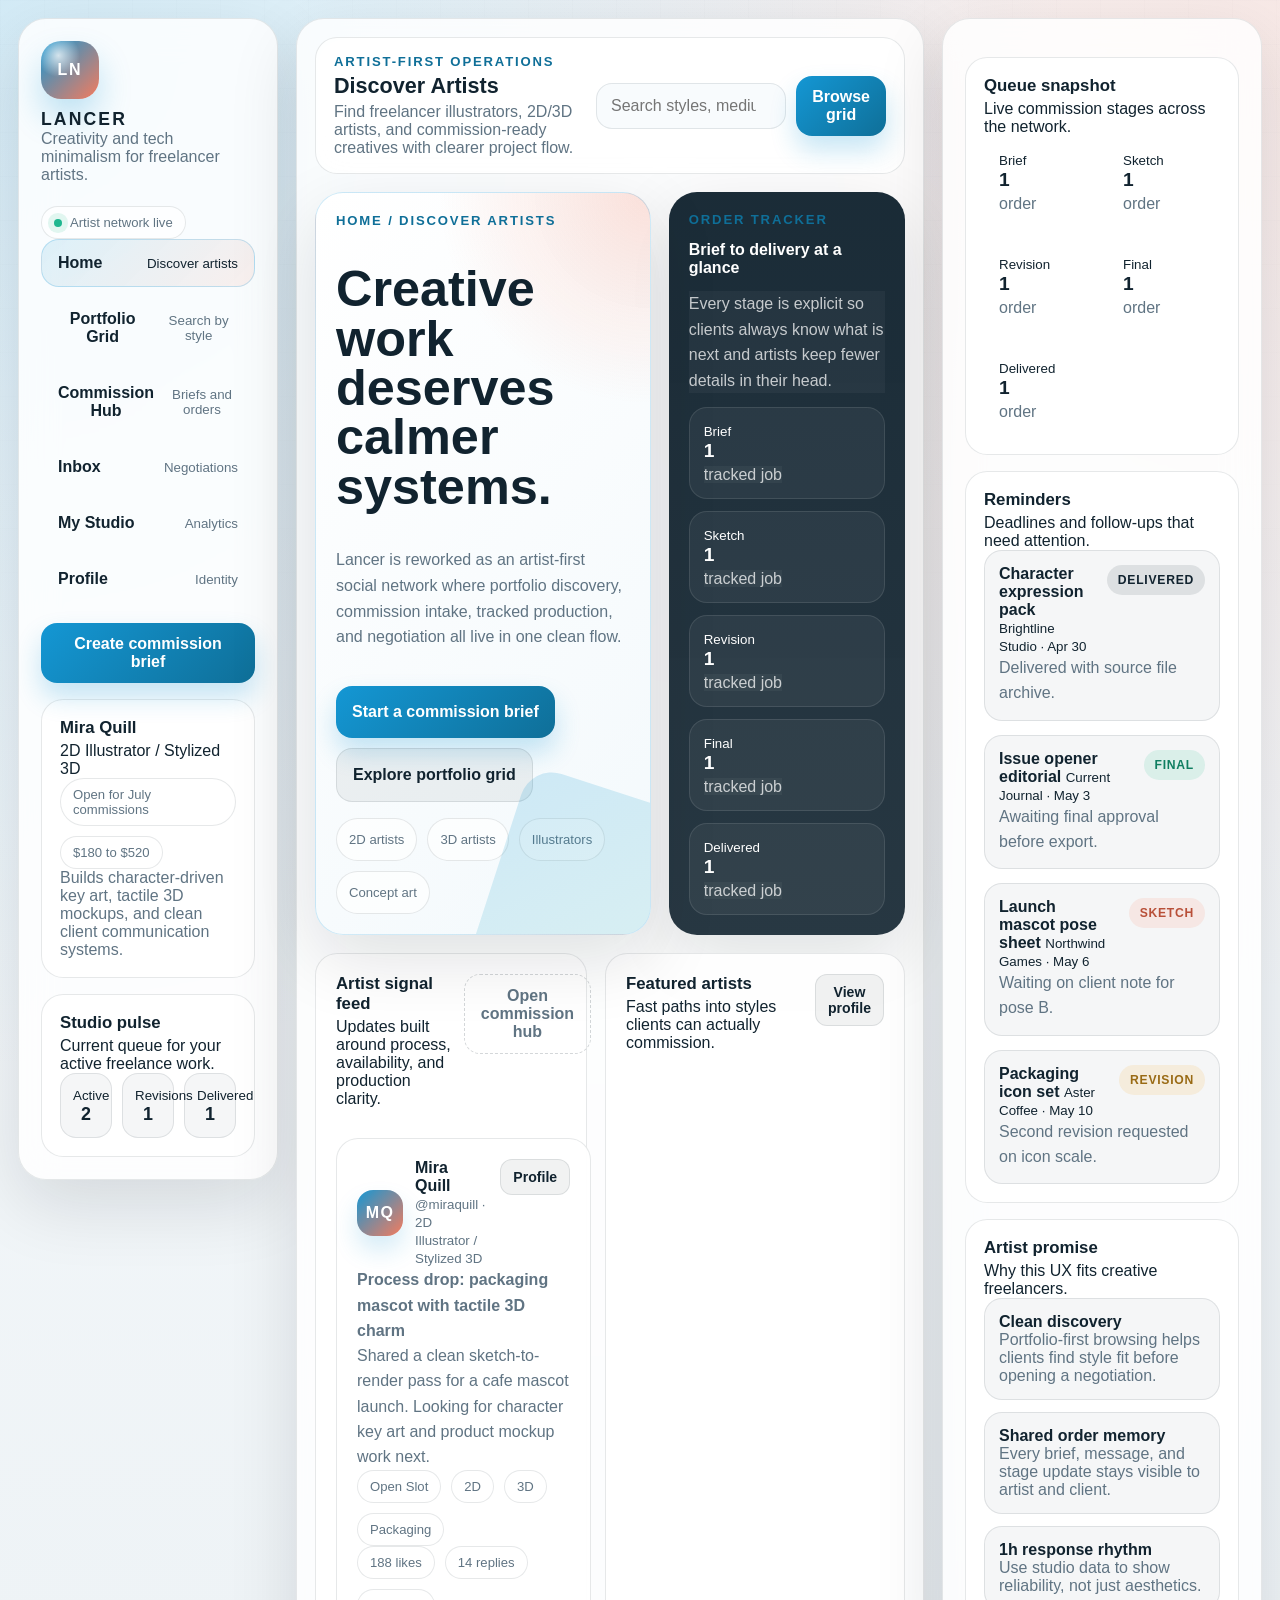
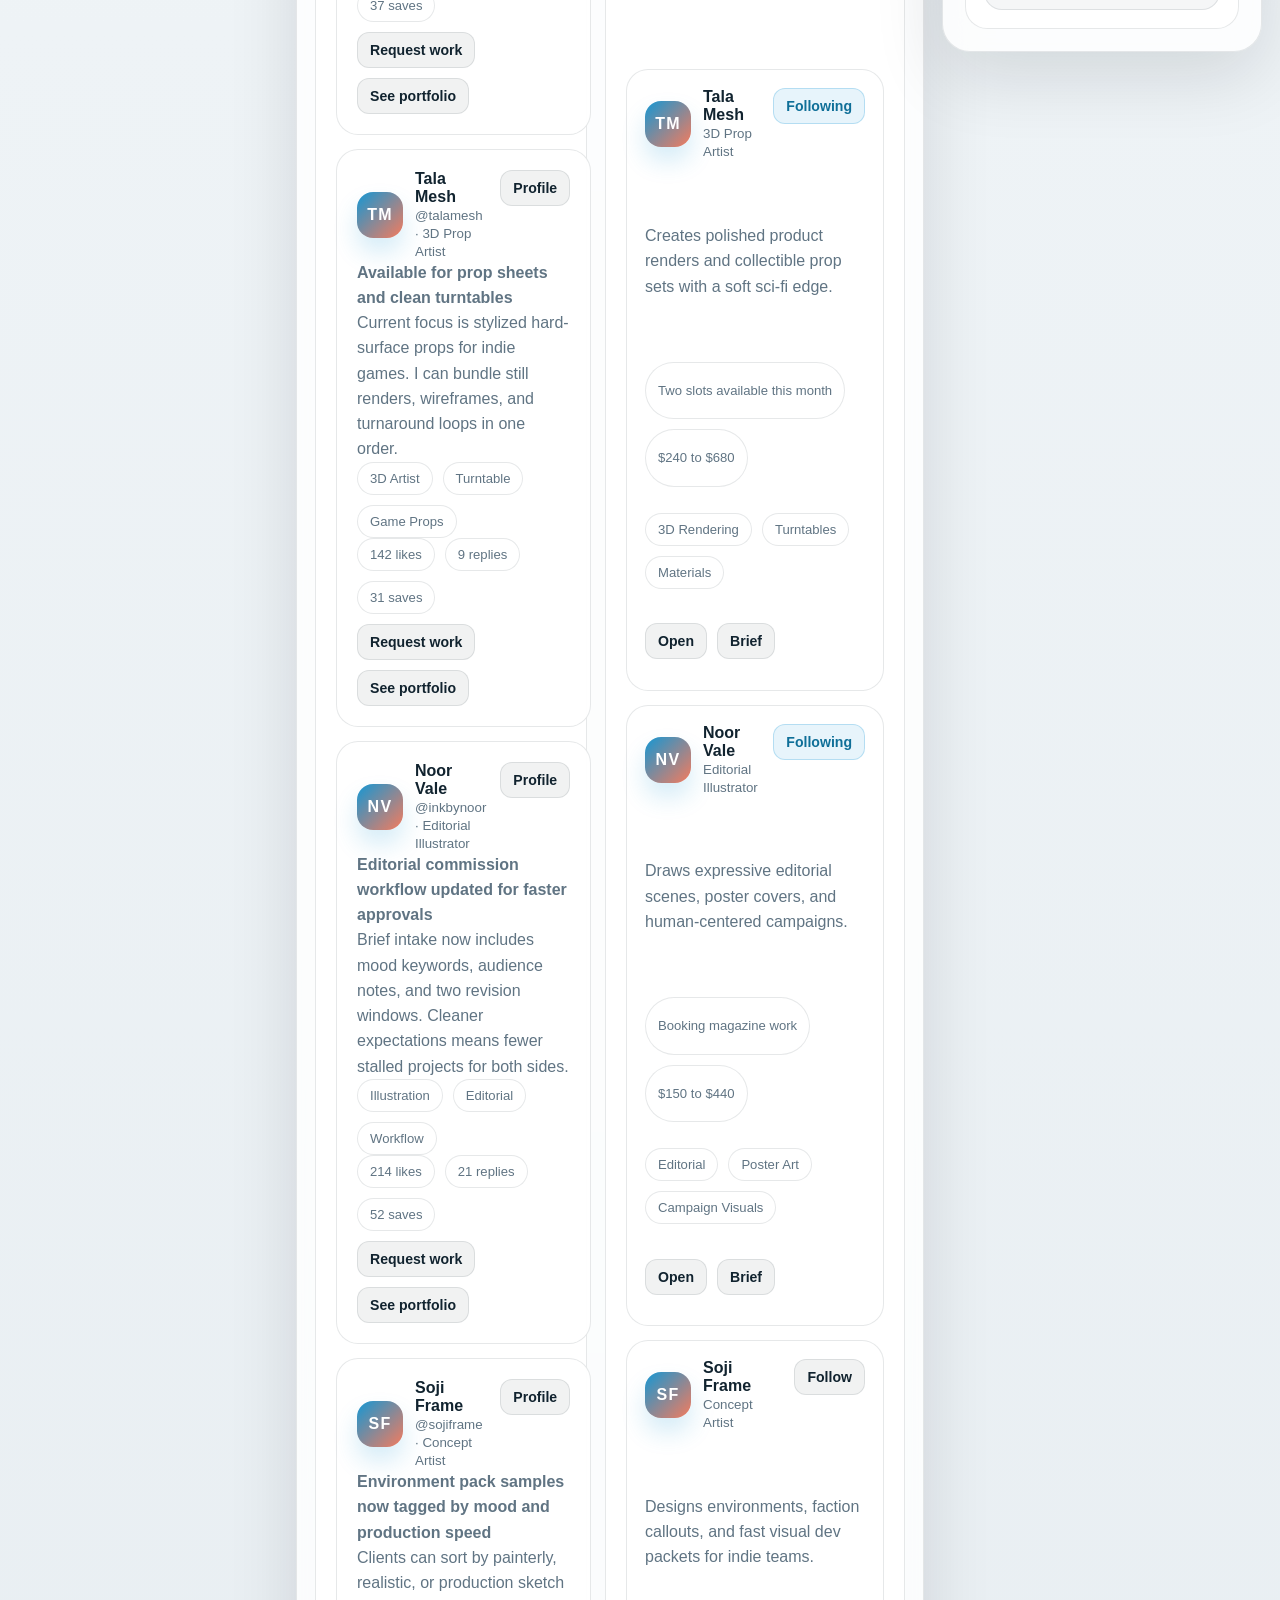
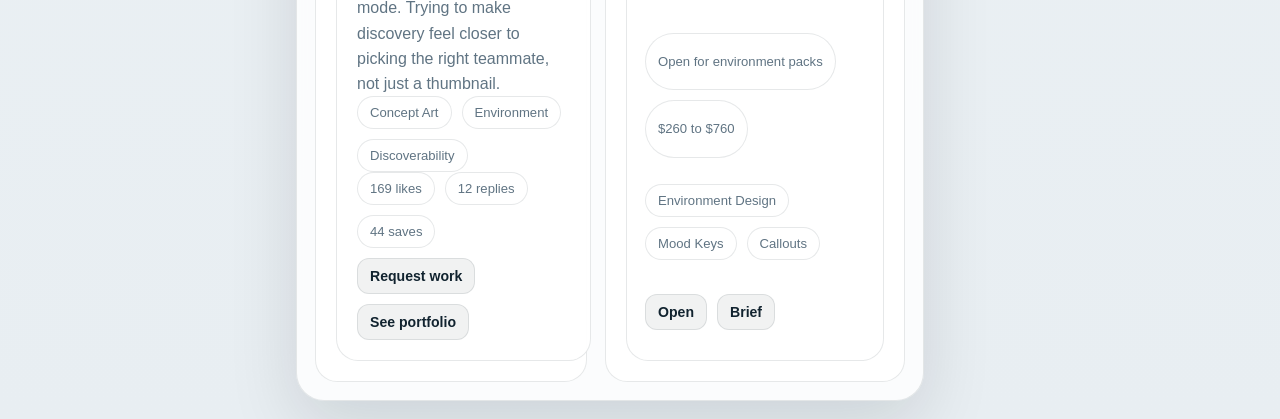
==== TerraLance/Lancer/Lancer.html @ 0445f6f9 "Add files via upload" ====
<!DOCTYPE html>
<html lang="en">
<head>
    <meta charset="UTF-8">
    <meta name="viewport" content="width=device-width, initial-scale=1.0">
    <title>Lancer | Artist Network</title>
    <style>
        :root {
            --bg: #eef3f6;
            --bg-soft: #f8fbfd;
            --surface: rgba(255, 255, 255, 0.82);
            --surface-strong: rgba(255, 255, 255, 0.94);
            --line: rgba(17, 35, 47, 0.10);
            --line-strong: rgba(17, 35, 47, 0.18);
            --text: #11232f;
            --muted: #607483;
            --accent: #1497d4;
            --accent-deep: #0f6f98;
            --mint: #1fb78f;
            --coral: #f57b5d;
            --gold: #f0b24a;
            --ink: #07131a;
            --danger: #d85a5a;
            --shadow: 0 24px 70px rgba(7, 19, 26, 0.12);
            --radius-xl: 28px;
            --radius-lg: 22px;
            --radius-md: 16px;
            --radius-sm: 12px;
            --font-ui: "Segoe UI Variable", "Trebuchet MS", "Aptos", sans-serif;
            --font-display: "Trebuchet MS", "Segoe UI Variable", sans-serif;
        }
        * {
            box-sizing: border-box;
            margin: 0;
            padding: 0;
        }
        html {
            scroll-behavior: smooth;
        }
        body {
            min-height: 100vh;
            font-family: var(--font-ui);
            color: var(--text);
            background:
                radial-gradient(circle at top left, rgba(20, 151, 212, 0.16), transparent 28%),
                radial-gradient(circle at top right, rgba(245, 123, 93, 0.14), transparent 26%),
                linear-gradient(180deg, #f8fbfd 0%, #eef3f6 45%, #e8eef2 100%);
            padding: 18px;
            overflow-x: hidden;
        }
        body::before {
            content: "";
            position: fixed;
            inset: 0;
            pointer-events: none;
            background-image:
                linear-gradient(rgba(17, 35, 47, 0.028) 1px, transparent 1px),
                linear-gradient(90deg, rgba(17, 35, 47, 0.028) 1px, transparent 1px);
            background-size: 44px 44px;
            mask-image: linear-gradient(180deg, rgba(0, 0, 0, 0.35), transparent 85%);
        }
        button,
        input,
        select,
        textarea {
            font: inherit;
        }
        button {
            border: 0;
            background: none;
            cursor: pointer;
            color: inherit;
        }
        .app-shell {
            max-width: 1440px;
            margin: 0 auto;
            display: grid;
            grid-template-columns: 260px minmax(0, 1fr) 320px;
            gap: 18px;
            align-items: start;
        }
        .panel {
            background: var(--surface);
            border: 1px solid var(--line);
            border-radius: var(--radius-xl);
            box-shadow: var(--shadow);
            backdrop-filter: blur(18px);
        }
        .sidebar,
        .workspace,
        .right-rail {
            min-height: calc(100vh - 36px);
        }
        .sidebar,
        .right-rail {
            position: sticky;
            top: 18px;
            padding: 22px;
        }
        .brand {
            display: grid;
            gap: 10px;
            margin-bottom: 22px;
        }
        .brand-mark {
            width: 58px;
            height: 58px;
            border-radius: 20px;
            background:
                radial-gradient(circle at 30% 25%, rgba(255, 255, 255, 0.75), transparent 36%),
                linear-gradient(135deg, var(--accent), var(--coral));
            display: grid;
            place-items: center;
            color: white;
            font-weight: 800;
            letter-spacing: 0.12em;
            box-shadow: 0 18px 32px rgba(20, 151, 212, 0.25);
        }
        .brand h1 {
            font-family: var(--font-display);
            letter-spacing: 0.12em;
            font-size: 1.1rem;
        }
        .brand p,
        .muted {
            color: var(--muted);
        }
        .status-chip,
        .pill,
        .tag,
        .stat-badge {
            display: inline-flex;
            align-items: center;
            gap: 8px;
            border-radius: 999px;
            padding: 8px 12px;
            border: 1px solid var(--line);
            background: rgba(255, 255, 255, 0.7);
            color: var(--muted);
            font-size: 0.82rem;
        }
        .status-dot {
            width: 8px;
            height: 8px;
            border-radius: 50%;
            background: var(--mint);
            box-shadow: 0 0 0 6px rgba(31, 183, 143, 0.13);
        }
        .nav-group {
            display: grid;
            gap: 8px;
            margin-bottom: 20px;
        }
        .nav-button,
        .mobile-nav button {
            width: 100%;
            display: flex;
            align-items: center;
            justify-content: space-between;
            gap: 12px;
            padding: 14px 16px;
            border-radius: 18px;
            color: var(--muted);
            transition: transform 0.18s ease, background 0.18s ease, color 0.18s ease, border-color 0.18s ease;
            border: 1px solid transparent;
        }
        .nav-button span:first-child,
        .mobile-nav button span:first-child {
            font-weight: 700;
            color: var(--text);
        }
        .nav-button:hover,
        .mobile-nav button:hover {
            transform: translateY(-1px);
            background: rgba(255, 255, 255, 0.7);
            border-color: var(--line);
        }
        .nav-button.active,
        .mobile-nav button.active {
            background: linear-gradient(135deg, rgba(20, 151, 212, 0.12), rgba(245, 123, 93, 0.10));
            border-color: rgba(20, 151, 212, 0.22);
            color: var(--text);
        }
        .primary-button,
        .secondary-button,
        .tiny-button,
        .ghost-button {
            display: inline-flex;
            align-items: center;
            justify-content: center;
            gap: 8px;
            border-radius: 16px;
            padding: 12px 16px;
            font-weight: 700;
            transition: transform 0.18s ease, opacity 0.18s ease, background 0.18s ease;
        }
        .primary-button:hover,
        .secondary-button:hover,
        .tiny-button:hover,
        .ghost-button:hover {
            transform: translateY(-1px);
        }
        .primary-button {
            background: linear-gradient(135deg, var(--accent), var(--accent-deep));
            color: white;
            box-shadow: 0 14px 26px rgba(20, 151, 212, 0.24);
        }
        .secondary-button {
            background: rgba(17, 35, 47, 0.06);
            border: 1px solid var(--line);
        }
        .ghost-button {
            background: transparent;
            border: 1px dashed var(--line-strong);
            color: var(--muted);
        }
        .tiny-button {
            padding: 9px 12px;
            border-radius: 12px;
            background: rgba(17, 35, 47, 0.06);
            border: 1px solid var(--line);
            font-size: 0.88rem;
        }
        .tiny-button[data-variant="accent"] {
            background: rgba(20, 151, 212, 0.10);
            border-color: rgba(20, 151, 212, 0.24);
            color: var(--accent-deep);
        }
        .tiny-button[data-variant="danger"] {
            color: var(--danger);
        }
        .sidebar-card,
        .rail-card,
        .section-card,
        .feed-card,
        .summary-card,
        .thread-list,
        .chat-panel,
        .kanban-column,
        .portfolio-card,
        .artist-card,
        .metric-card {
            border: 1px solid var(--line);
            background: var(--surface-strong);
            border-radius: var(--radius-lg);
        }
        .sidebar-card,
        .rail-card {
            padding: 18px;
            margin-top: 16px;
        }
        .workspace {
            padding: 18px;
        }
        .topbar {
            display: flex;
            justify-content: space-between;
            align-items: center;
            gap: 16px;
            padding: 16px 18px;
            border: 1px solid var(--line);
            border-radius: 22px;
            background: rgba(255, 255, 255, 0.74);
            position: sticky;
            top: 18px;
            z-index: 8;
            backdrop-filter: blur(16px);
        }
        .topbar-meta {
            display: grid;
            gap: 4px;
        }
        .topbar h2 {
            font-size: 1.35rem;
            font-family: var(--font-display);
        }
        .search-wrap {
            display: flex;
            align-items: center;
            gap: 10px;
            min-width: 290px;
        }
        .search-input,
        .field input,
        .field select,
        .field textarea,
        .composer-box textarea,
        .reply-box textarea {
            width: 100%;
            border-radius: 16px;
            border: 1px solid var(--line);
            background: rgba(248, 251, 253, 0.95);
            color: var(--text);
            padding: 13px 14px;
            outline: none;
            transition: border-color 0.18s ease, box-shadow 0.18s ease;
        }
        .search-input:focus,
        .field input:focus,
        .field select:focus,
        .field textarea:focus,
        .composer-box textarea:focus,
        .reply-box textarea:focus {
            border-color: rgba(20, 151, 212, 0.45);
            box-shadow: 0 0 0 4px rgba(20, 151, 212, 0.10);
        }
        .view-host {
            display: grid;
            gap: 18px;
            margin-top: 18px;
        }
        .hero {
            display: grid;
            grid-template-columns: 1.35fr 0.95fr;
            gap: 18px;
        }
        .hero-main,
        .hero-side,
        .section-card,
        .summary-card,
        .feed-card,
        .metric-card,
        .chat-panel,
        .thread-list {
            padding: 20px;
        }
        .hero-main {
            border-radius: var(--radius-xl);
            border: 1px solid rgba(20, 151, 212, 0.20);
            background:
                radial-gradient(circle at top right, rgba(245, 123, 93, 0.22), transparent 26%),
                linear-gradient(135deg, rgba(255, 255, 255, 0.98), rgba(243, 249, 252, 0.98));
            box-shadow: var(--shadow);
            display: grid;
            gap: 16px;
            overflow: hidden;
            position: relative;
        }
        .hero-main::after {
            content: "";
            position: absolute;
            inset: auto -70px -90px auto;
            width: 230px;
            height: 230px;
            border-radius: 32px;
            background: linear-gradient(135deg, rgba(20, 151, 212, 0.18), rgba(31, 183, 143, 0.10));
            transform: rotate(18deg);
        }
        .hero-kicker {
            color: var(--accent-deep);
            font-size: 0.82rem;
            font-weight: 800;
            letter-spacing: 0.14em;
            text-transform: uppercase;
        }
        .hero h3 {
            font-family: var(--font-display);
            font-size: clamp(2rem, 4vw, 3.15rem);
            line-height: 0.98;
            max-width: 10ch;
        }
        .hero p {
            max-width: 58ch;
            color: var(--muted);
            line-height: 1.6;
        }
        .hero-actions,
        .inline-actions,
        .filters,
        .chip-row,
        .metric-row,
        .stage-mini-grid,
        .card-meta,
        .profile-pills {
            display: flex;
            flex-wrap: wrap;
            gap: 10px;
        }
        .hero-side {
            display: grid;
            gap: 14px;
            border-radius: var(--radius-xl);
            background: linear-gradient(180deg, rgba(17, 35, 47, 0.96), rgba(17, 35, 47, 0.90));
            color: white;
            box-shadow: var(--shadow);
        }
        .hero-side .muted,
        .hero-side .pill {
            color: rgba(255, 255, 255, 0.74);
            border-color: rgba(255, 255, 255, 0.12);
            background: rgba(255, 255, 255, 0.04);
        }
        .stage-mini-grid {
            gap: 12px;
        }
        .mini-stage {
            min-width: 94px;
            flex: 1;
            border-radius: 18px;
            padding: 14px;
            background: rgba(255, 255, 255, 0.05);
            border: 1px solid rgba(255, 255, 255, 0.10);
        }
        .mini-stage strong {
            display: block;
            font-size: 1.2rem;
            margin-bottom: 4px;
        }
        .grid-two {
            display: grid;
            grid-template-columns: minmax(0, 1.25fr) minmax(300px, 0.75fr);
            gap: 18px;
        }
        .section-header,
        .list-head {
            display: flex;
            align-items: flex-start;
            justify-content: space-between;
            gap: 12px;
            margin-bottom: 16px;
        }
        .section-title {
            display: grid;
            gap: 4px;
        }
        .section-title h4,
        .list-head h4 {
            font-size: 1.05rem;
            font-family: var(--font-display);
        }
        .feed-stack,
        .artist-stack,
        .portfolio-grid,
        .metrics-grid,
        .order-list,
        .reminder-list,
        .thread-items,
        .message-stack {
            display: grid;
            gap: 14px;
        }
        .feed-card,
        .artist-card,
        .portfolio-card,
        .metric-card {
            animation: riseIn 0.42s ease both;
        }
        .feed-head,
        .artist-head,
        .portfolio-head,
        .message-head,
        .order-head {
            display: flex;
            justify-content: space-between;
            align-items: flex-start;
            gap: 14px;
        }
        .identity {
            display: flex;
            gap: 12px;
            align-items: center;
        }
        .avatar {
            width: 46px;
            height: 46px;
            border-radius: 16px;
            display: grid;
            place-items: center;
            color: white;
            font-weight: 800;
            letter-spacing: 0.08em;
            background: linear-gradient(135deg, var(--accent), var(--coral));
            box-shadow: 0 14px 24px rgba(20, 151, 212, 0.18);
            flex-shrink: 0;
        }
        .avatar.small {
            width: 38px;
            height: 38px;
            border-radius: 14px;
            font-size: 0.86rem;
        }
        .identity strong,
        .artist-meta strong,
        .portfolio-copy strong {
            display: block;
        }
        .identity small,
        .artist-meta small,
        .portfolio-copy small,
        .message-bubble small,
        .order-card small {
            color: var(--muted);
        }
        .feed-body,
        .portfolio-copy p,
        .artist-copy p,
        .message-bubble p,
        .profile-bio,
        .order-notes {
            line-height: 1.58;
            color: var(--muted);
        }
        .composer-box,
        .summary-card,
        .section-card {
            display: grid;
            gap: 14px;
        }
        .summary-grid,
        .metrics-grid {
            display: grid;
            grid-template-columns: repeat(3, minmax(0, 1fr));
            gap: 14px;
        }
        .metric-card strong,
        .summary-number {
            display: block;
            font-size: 1.7rem;
            font-family: var(--font-display);
            margin-top: 6px;
        }
        .artist-grid,
        .portfolio-grid {
            grid-template-columns: repeat(2, minmax(0, 1fr));
            display: grid;
            gap: 14px;
        }
        .artist-card {
            padding: 18px;
            display: grid;
            gap: 14px;
        }
        .artist-stats {
            display: grid;
            grid-template-columns: repeat(3, minmax(0, 1fr));
            gap: 10px;
        }
        .artist-stats div {
            padding: 12px;
            border-radius: 16px;
            background: rgba(17, 35, 47, 0.04);
            border: 1px solid var(--line);
            text-align: center;
        }
        .artist-stats strong {
            display: block;
            font-size: 1.12rem;
        }
        .portfolio-toolbar,
        .studio-strip {
            display: grid;
            gap: 14px;
        }
        .filter-grid {
            display: grid;
            grid-template-columns: minmax(0, 1.8fr) repeat(2, minmax(150px, 0.9fr));
            gap: 12px;
        }
        .portfolio-card {
            overflow: hidden;
        }
        .portfolio-art {
            aspect-ratio: 4 / 5;
            position: relative;
            overflow: hidden;
            background: linear-gradient(140deg, var(--tone-a), var(--tone-b));
        }
        .portfolio-art::before,
        .portfolio-art::after {
            content: "";
            position: absolute;
            inset: auto;
            border-radius: 999px;
        }
        .portfolio-art::before {
            width: 170px;
            height: 170px;
            top: 14px;
            right: -36px;
            background: radial-gradient(circle, rgba(255, 255, 255, 0.34), transparent 65%);
        }
        .portfolio-art::after {
            width: 210px;
            height: 210px;
            bottom: -94px;
            left: -44px;
            background: radial-gradient(circle, rgba(7, 19, 26, 0.14), transparent 60%);
        }
        .art-overlay {
            position: absolute;
            inset: 0;
            padding: 18px;
            display: flex;
            flex-direction: column;
            justify-content: space-between;
            background: linear-gradient(180deg, rgba(7, 19, 26, 0.10), rgba(7, 19, 26, 0.42));
            color: white;
        }
        .art-label {
            display: inline-flex;
            align-self: flex-start;
            padding: 8px 12px;
            border-radius: 999px;
            background: rgba(255, 255, 255, 0.16);
            border: 1px solid rgba(255, 255, 255, 0.14);
            font-size: 0.82rem;
            backdrop-filter: blur(10px);
        }
        .art-title {
            font-size: 1.1rem;
            font-weight: 800;
            max-width: 14ch;
            line-height: 1.05;
        }
        .portfolio-copy {
            padding: 18px;
            display: grid;
            gap: 12px;
        }
        .portfolio-foot,
        .artist-foot,
        .thread-meta,
        .profile-stats {
            display: flex;
            flex-wrap: wrap;
            justify-content: space-between;
            gap: 10px;
            align-items: center;
        }
        .kanban-board {
            display: grid;
            grid-template-columns: repeat(5, minmax(230px, 1fr));
            gap: 14px;
            overflow-x: auto;
            padding-bottom: 4px;
        }
        .kanban-column {
            padding: 16px;
            min-height: 240px;
            display: grid;
            align-content: start;
            gap: 12px;
            background: rgba(255, 255, 255, 0.88);
        }
        .kanban-column header {
            display: flex;
            justify-content: space-between;
            align-items: center;
            gap: 12px;
            padding-bottom: 10px;
            border-bottom: 1px solid var(--line);
        }
        .order-card {
            padding: 14px;
            border-radius: 18px;
            border: 1px solid var(--line);
            background: linear-gradient(180deg, rgba(248, 251, 253, 0.98), rgba(243, 248, 251, 0.98));
            display: grid;
            gap: 12px;
        }
        .stage-tag {
            display: inline-flex;
            align-items: center;
            justify-content: center;
            font-size: 0.76rem;
            font-weight: 800;
            letter-spacing: 0.06em;
            padding: 8px 11px;
            border-radius: 999px;
            text-transform: uppercase;
            width: fit-content;
        }
        .stage-brief { background: rgba(20, 151, 212, 0.11); color: var(--accent-deep); }
        .stage-sketch { background: rgba(245, 123, 93, 0.12); color: #b85039; }
        .stage-revision { background: rgba(240, 178, 74, 0.16); color: #996a14; }
        .stage-final { background: rgba(31, 183, 143, 0.13); color: #0f7e61; }
        .stage-delivered { background: rgba(17, 35, 47, 0.10); color: var(--text); }
        .thread-layout {
            display: grid;
            grid-template-columns: minmax(290px, 0.86fr) minmax(0, 1.14fr);
            gap: 18px;
        }
        .thread-list,
        .chat-panel {
            min-height: 640px;
        }
        .thread-item {
            padding: 14px;
            border-radius: 18px;
            border: 1px solid transparent;
            transition: background 0.18s ease, border-color 0.18s ease, transform 0.18s ease;
        }
        .thread-item:hover {
            background: rgba(17, 35, 47, 0.04);
            border-color: var(--line);
            transform: translateY(-1px);
        }
        .thread-item.active {
            background: linear-gradient(135deg, rgba(20, 151, 212, 0.10), rgba(245, 123, 93, 0.08));
            border-color: rgba(20, 151, 212, 0.22);
        }
        .message-stack {
            align-content: start;
            padding: 6px 0 4px;
            min-height: 420px;
        }
        .message {
            display: flex;
            gap: 10px;
        }
        .message.self {
            justify-content: flex-end;
        }
        .message-bubble {
            max-width: 78%;
            padding: 14px 15px;
            border-radius: 18px;
            background: rgba(17, 35, 47, 0.06);
            border: 1px solid var(--line);
        }
        .message.self .message-bubble {
            background: linear-gradient(135deg, rgba(20, 151, 212, 0.14), rgba(31, 183, 143, 0.12));
            border-color: rgba(20, 151, 212, 0.22);
        }
        .reply-box {
            display: grid;
            gap: 12px;
            margin-top: auto;
        }
        .reply-actions {
            display: flex;
            justify-content: space-between;
            align-items: center;
            gap: 12px;
        }
        .profile-hero {
            display: grid;
            grid-template-columns: minmax(0, 1fr) 320px;
            gap: 18px;
        }
        .profile-main,
        .profile-side {
            padding: 22px;
            border-radius: var(--radius-xl);
            border: 1px solid var(--line);
            background: var(--surface-strong);
        }
        .profile-banner {
            height: 180px;
            border-radius: 22px;
            background:
                radial-gradient(circle at 20% 25%, rgba(255, 255, 255, 0.55), transparent 24%),
                linear-gradient(135deg, rgba(20, 151, 212, 0.90), rgba(17, 35, 47, 0.88) 42%, rgba(245, 123, 93, 0.82));
            margin-bottom: 18px;
            position: relative;
            overflow: hidden;
        }
        .profile-banner::after {
            content: "";
            position: absolute;
            inset: auto 18px 18px auto;
            width: 120px;
            height: 120px;
            border-radius: 30px;
            border: 1px solid rgba(255, 255, 255, 0.22);
            background: rgba(255, 255, 255, 0.08);
            transform: rotate(18deg);
        }
        .profile-header {
            display: flex;
            justify-content: space-between;
            gap: 18px;
            align-items: flex-start;
            margin-bottom: 18px;
        }
        .profile-id {
            display: flex;
            gap: 14px;
        }
        .profile-avatar {
            width: 74px;
            height: 74px;
            border-radius: 22px;
            display: grid;
            place-items: center;
            color: white;
            font-weight: 800;
            letter-spacing: 0.08em;
            background: linear-gradient(135deg, var(--accent), var(--coral));
            box-shadow: 0 20px 34px rgba(20, 151, 212, 0.22);
            margin-top: -48px;
            border: 6px solid rgba(255, 255, 255, 0.92);
        }
        .profile-stats {
            padding-top: 14px;
            border-top: 1px solid var(--line);
            margin-top: 18px;
        }
        .profile-stat-box {
            min-width: 120px;
            padding: 14px;
            border-radius: 18px;
            background: rgba(17, 35, 47, 0.04);
            border: 1px solid var(--line);
        }
        .progress-row {
            display: grid;
            gap: 12px;
        }
        .progress-card {
            padding: 14px;
            border-radius: 18px;
            background: rgba(17, 35, 47, 0.04);
            border: 1px solid var(--line);
        }
        .progress-track {
            margin-top: 10px;
            height: 10px;
            border-radius: 999px;
            background: rgba(17, 35, 47, 0.08);
            overflow: hidden;
        }
        .progress-fill {
            height: 100%;
            border-radius: inherit;
            background: linear-gradient(90deg, var(--accent), var(--mint));
        }
        .empty-state {
            padding: 28px;
            border: 1px dashed var(--line-strong);
            border-radius: 22px;
            background: rgba(255, 255, 255, 0.55);
            text-align: center;
            color: var(--muted);
        }
        .dialog-backdrop {
            position: fixed;
            inset: 0;
            background: rgba(7, 19, 26, 0.56);
            display: none;
            align-items: center;
            justify-content: center;
            padding: 20px;
            z-index: 50;
            backdrop-filter: blur(8px);
        }
        .dialog-backdrop.open {
            display: flex;
        }
        .dialog {
            width: min(760px, 100%);
            border-radius: 28px;
            background: rgba(255, 255, 255, 0.96);
            border: 1px solid var(--line);
            box-shadow: 0 28px 80px rgba(7, 19, 26, 0.22);
            padding: 24px;
            display: grid;
            gap: 18px;
            animation: riseIn 0.24s ease;
        }
        .dialog-head {
            display: flex;
            justify-content: space-between;
            align-items: flex-start;
            gap: 14px;
        }
        .dialog-grid {
            display: grid;
            grid-template-columns: repeat(2, minmax(0, 1fr));
            gap: 14px;
        }
        .field {
            display: grid;
            gap: 8px;
        }
        .field label {
            font-size: 0.88rem;
            font-weight: 700;
        }
        .field.full {
            grid-column: 1 / -1;
        }
        .dialog-actions {
            display: flex;
            justify-content: space-between;
            align-items: center;
            gap: 12px;
            padding-top: 6px;
        }
        .mobile-nav {
            display: none;
            position: sticky;
            bottom: 14px;
            margin: 14px auto 0;
            max-width: 900px;
            border-radius: 24px;
            padding: 10px;
            background: rgba(255, 255, 255, 0.86);
            border: 1px solid var(--line);
            box-shadow: var(--shadow);
            backdrop-filter: blur(18px);
            z-index: 12;
        }
        .mobile-nav-inner {
            display: grid;
            grid-template-columns: repeat(6, minmax(0, 1fr));
            gap: 8px;
        }
        .mobile-nav button {
            padding: 12px 10px;
            border-radius: 18px;
            flex-direction: column;
            justify-content: center;
            text-align: center;
            font-size: 0.78rem;
        }
        @keyframes riseIn {
            from {
                opacity: 0;
                transform: translateY(10px);
            }
            to {
                opacity: 1;
                transform: translateY(0);
            }
        }
        @media (max-width: 1220px) {
            .app-shell {
                grid-template-columns: 220px minmax(0, 1fr);
            }
            .right-rail {
                display: none;
            }
            .hero,
            .profile-hero,
            .grid-two,
            .thread-layout {
                grid-template-columns: 1fr;
            }
        }
        @media (max-width: 980px) {
            body {
                padding: 12px;
            }
            .app-shell {
                grid-template-columns: 1fr;
            }
            .sidebar {
                display: none;
            }
            .workspace {
                min-height: auto;
            }
            .topbar {
                top: 12px;
                flex-direction: column;
                align-items: stretch;
            }
            .search-wrap {
                min-width: 0;
                width: 100%;
            }
            .hero,
            .summary-grid,
            .artist-grid,
            .portfolio-grid,
            .dialog-grid,
            .filter-grid,
            .metrics-grid,
            .thread-layout,
            .profile-hero {
                grid-template-columns: 1fr;
            }
            .mobile-nav {
                display: block;
            }
        }
    </style>
</head>
<body>
    <div class="app-shell">
        <aside class="sidebar panel">
            <div class="brand">
                <div class="brand-mark">LN</div>
                <div>
                    <h1>LANCER</h1>
                    <p>Creativity and tech minimalism for freelancer artists.</p>
                </div>
            </div>
            <div class="status-chip"><span class="status-dot"></span> Artist network live</div>
            <div class="nav-group" id="desktopNav"></div>
            <button class="primary-button" style="width:100%" data-action="open-brief">Create commission brief</button>
            <div class="sidebar-card" id="sidebarProfile"></div>
            <div class="sidebar-card" id="sidebarQueue"></div>
        </aside>
        <main class="workspace panel">
            <div class="topbar">
                <div class="topbar-meta">
                    <div class="hero-kicker">Artist-first operations</div>
                    <h2 id="viewTitle">Discover Artists</h2>
                    <p class="muted" id="viewSubtitle">A calmer freelance network for portfolios, briefs, negotiations, and tracked delivery.</p>
                </div>
                <div class="search-wrap">
                    <input id="globalSearch" class="search-input" type="search" placeholder="Search styles, mediums, artists">
                    <button class="primary-button" data-action="jump-portfolio">Browse grid</button>
                </div>
            </div>
            <div class="view-host" id="appView"></div>
        </main>
        <aside class="right-rail panel" id="rightRail"></aside>
    </div>
    <nav class="mobile-nav">
        <div class="mobile-nav-inner" id="mobileNav"></div>
    </nav>
    <div class="dialog-backdrop" id="briefModal">
        <div class="dialog">
            <div class="dialog-head">
                <div>
                    <div class="hero-kicker">Commission Hub</div>
                    <h3>Create a tracked commission brief</h3>
                    <p class="muted">The brief becomes a saved order, opens a negotiation thread, and drops into the kanban tracker.</p>
                </div>
                <button class="tiny-button" data-action="close-brief">Close</button>
            </div>
            <form id="briefForm">
                <div class="dialog-grid">
                    <div class="field">
                        <label for="briefArtist">Assign artist</label>
                        <select id="briefArtist" name="artistId" required></select>
                    </div>
                    <div class="field">
                        <label for="briefClient">Client or studio</label>
                        <input id="briefClient" name="client" type="text" placeholder="Northwind Games" required>
                    </div>
                    <div class="field full">
                        <label for="briefTitle">Project title</label>
                        <input id="briefTitle" name="title" type="text" placeholder="Launch mascot pose sheet" required>
                    </div>
                    <div class="field">
                        <label for="briefStyle">Style</label>
                        <select id="briefStyle" name="style" required>
                            <option value="Painterly">Painterly</option>
                            <option value="Graphic">Graphic</option>
                            <option value="Stylized 3D">Stylized 3D</option>
                            <option value="Editorial">Editorial</option>
                            <option value="Anime">Anime</option>
                            <option value="Realistic">Realistic</option>
                        </select>
                    </div>
                    <div class="field">
                        <label for="briefMedium">Medium</label>
                        <select id="briefMedium" name="medium" required>
                            <option value="2D Illustration">2D Illustration</option>
                            <option value="3D Rendering">3D Rendering</option>
                            <option value="Concept Art">Concept Art</option>
                            <option value="Character Sheet">Character Sheet</option>
                            <option value="Product Mockup">Product Mockup</option>
                        </select>
                    </div>
                    <div class="field">
                        <label for="briefBudget">Budget</label>
                        <input id="briefBudget" name="budget" type="text" placeholder="$420">
                    </div>
                    <div class="field">
                        <label for="briefDue">Due date</label>
                        <input id="briefDue" name="dueDate" type="date" required>
                    </div>
                    <div class="field full">
                        <label for="briefNotes">Creative brief</label>
                        <textarea id="briefNotes" name="brief" rows="5" placeholder="Describe mood, references, usage, deliverables, revision expectations, and file formats." required></textarea>
                    </div>
                </div>
                <div class="dialog-actions">
                    <div class="pill">Saved for both artist and client</div>
                    <button class="primary-button" type="submit">Create brief and open thread</button>
                </div>
            </form>
        </div>
    </div>
    <script>
        const STORAGE_KEY = "lancer_artist_network_v4";
        const ORDER_STAGES = ["Brief", "Sketch", "Revision", "Final", "Delivered"];
        const NAV_ITEMS = [
            { id: "home", label: "Home", helper: "Discover artists" },
            { id: "portfolio", label: "Portfolio Grid", helper: "Search by style" },
            { id: "commission", label: "Commission Hub", helper: "Briefs and orders" },
            { id: "inbox", label: "Inbox", helper: "Negotiations" },
            { id: "studio", label: "My Studio", helper: "Analytics" },
            { id: "profile", label: "Profile", helper: "Identity" }
        ];
        function deepClone(value) {
            return JSON.parse(JSON.stringify(value));
        }
        function createDefaultState() {
            return {
                currentView: "home",
                portfolioQuery: "",
                portfolioStyle: "All",
                portfolioMedium: "All",
                activeThreadId: "thread_1",
                selectedProfileId: "mira_quill",
                currentUserId: "mira_quill",
                following: ["tala_mesh", "inkbynoor"],
                artists: [
                    {
                        id: "mira_quill",
                        name: "Mira Quill",
                        handle: "@miraquill",
                        initials: "MQ",
                        discipline: "2D Illustrator / Stylized 3D",
                        location: "Manila, PH",
                        bio: "Builds character-driven key art, tactile 3D mockups, and clean client communication systems.",
                        availability: "Open for July commissions",
                        rate: "$180 to $520",
                        responseTime: "1h",
                        followers: 1482,
                        completed: 42,
                        satisfaction: 98,
                        skills: ["Character Sheets", "Stylized Props", "Editorial Splash", "Packaging Mockups"],
                        vibe: "Cinematic, warm, readable"
                    },
                    {
                        id: "tala_mesh",
                        name: "Tala Mesh",
                        handle: "@talamesh",
                        initials: "TM",
                        discipline: "3D Prop Artist",
                        location: "Cebu, PH",
                        bio: "Creates polished product renders and collectible prop sets with a soft sci-fi edge.",
                        availability: "Two slots available this month",
                        rate: "$240 to $680",
                        responseTime: "2h",
                        followers: 932,
                        completed: 27,
                        satisfaction: 96,
                        skills: ["3D Rendering", "Turntables", "Materials", "Game Props"],
                        vibe: "Sleek, tactile, production-ready"
                    },
                    {
                        id: "inkbynoor",
                        name: "Noor Vale",
                        handle: "@inkbynoor",
                        initials: "NV",
                        discipline: "Editorial Illustrator",
                        location: "Davao, PH",
                        bio: "Draws expressive editorial scenes, poster covers, and human-centered campaigns.",
                        availability: "Booking magazine work",
                        rate: "$150 to $440",
                        responseTime: "3h",
                        followers: 1216,
                        completed: 54,
                        satisfaction: 99,
                        skills: ["Editorial", "Poster Art", "Campaign Visuals", "Color Scripts"],
                        vibe: "Bold, human, story-led"
                    },
                    {
                        id: "soji_frame",
                        name: "Soji Frame",
                        handle: "@sojiframe",
                        initials: "SF",
                        discipline: "Concept Artist",
                        location: "Quezon City, PH",
                        bio: "Designs environments, faction callouts, and fast visual dev packets for indie teams.",
                        availability: "Open for environment packs",
                        rate: "$260 to $760",
                        responseTime: "4h",
                        followers: 1670,
                        completed: 39,
                        satisfaction: 97,
                        skills: ["Environment Design", "Mood Keys", "Callouts", "Visual Development"],
                        vibe: "Structured, moody, worldbuilding-first"
                    }
                ],
                feed: [
                    {
                        id: "feed_1",
                        artistId: "mira_quill",
                        headline: "Process drop: packaging mascot with tactile 3D charm",
                        body: "Shared a clean sketch-to-render pass for a cafe mascot launch. Looking for character key art and product mockup work next.",
                        tags: ["Open Slot", "2D", "3D", "Packaging"],
                        stats: { likes: 188, replies: 14, saves: 37 }
                    },
                    {
                        id: "feed_2",
                        artistId: "tala_mesh",
                        headline: "Available for prop sheets and clean turntables",
                        body: "Current focus is stylized hard-surface props for indie games. I can bundle still renders, wireframes, and turnaround loops in one order.",
                        tags: ["3D Artist", "Turntable", "Game Props"],
                        stats: { likes: 142, replies: 9, saves: 31 }
                    },
                    {
                        id: "feed_3",
                        artistId: "inkbynoor",
                        headline: "Editorial commission workflow updated for faster approvals",
                        body: "Brief intake now includes mood keywords, audience notes, and two revision windows. Cleaner expectations means fewer stalled projects for both sides.",
                        tags: ["Illustration", "Editorial", "Workflow"],
                        stats: { likes: 214, replies: 21, saves: 52 }
                    },
                    {
                        id: "feed_4",
                        artistId: "soji_frame",
                        headline: "Environment pack samples now tagged by mood and production speed",
                        body: "Clients can sort by painterly, realistic, or production sketch mode. Trying to make discovery feel closer to picking the right teammate, not just a thumbnail.",
                        tags: ["Concept Art", "Environment", "Discoverability"],
                        stats: { likes: 169, replies: 12, saves: 44 }
                    }
                ],
                portfolio: [
                    {
                        id: "work_1",
                        artistId: "mira_quill",
                        title: "Moonlit Courier",
                        style: "Painterly",
                        medium: "2D Illustration",
                        price: "$220",
                        summary: "Hero splash art for an indie narrative teaser with layered costume callouts.",
                        likes: 311,
                        saves: 88,
                        tags: ["Fantasy", "Character", "Key Art"],
                        tones: ["#1f6de2", "#f57b5d"]
                    },
                    {
                        id: "work_2",
                        artistId: "mira_quill",
                        title: "Cafe Mascot Pack",
                        style: "Stylized 3D",
                        medium: "Product Mockup",
                        price: "$380",
                        summary: "Sticker-ready mascot set rendered for packaging previews and social drops.",
                        likes: 264,
                        saves: 67,
                        tags: ["Brand", "Mascot", "3D"],
                        tones: ["#0f9dd9", "#1fb78f"]
                    },
                    {
                        id: "work_3",
                        artistId: "tala_mesh",
                        title: "Orbit Toolkit",
                        style: "Graphic",
                        medium: "3D Rendering",
                        price: "$410",
                        summary: "Clean collectible prop renders with matte materials and wireframe bonus pass.",
                        likes: 203,
                        saves: 54,
                        tags: ["Props", "Sci-Fi", "Clean"],
                        tones: ["#101c25", "#3d7cf0"]
                    },
                    {
                        id: "work_4",
                        artistId: "inkbynoor",
                        title: "City Morning Editorial",
                        style: "Editorial",
                        medium: "2D Illustration",
                        price: "$190",
                        summary: "Magazine opener built around commuter rhythm, color hierarchy, and soft urgency.",
                        likes: 327,
                        saves: 94,
                        tags: ["Editorial", "Lifestyle", "Print"],
                        tones: ["#ff8f7a", "#f0b24a"]
                    },
                    {
                        id: "work_5",
                        artistId: "soji_frame",
                        title: "Harbor District Callout",
                        style: "Realistic",
                        medium: "Concept Art",
                        price: "$480",
                        summary: "Environment sheet with material callouts, signage notes, and atmospheric variants.",
                        likes: 291,
                        saves: 73,
                        tags: ["Environment", "Callout", "Worldbuilding"],
                        tones: ["#1b2630", "#688ea8"]
                    },
                    {
                        id: "work_6",
                        artistId: "soji_frame",
                        title: "Skybridge Mood Keys",
                        style: "Painterly",
                        medium: "Concept Art",
                        price: "$360",
                        summary: "Three mood keys to align lighting direction before final layout production.",
                        likes: 177,
                        saves: 46,
                        tags: ["Mood Key", "Lighting", "Production"],
                        tones: ["#2947a3", "#50c3b3"]
                    },
                    {
                        id: "work_7",
                        artistId: "inkbynoor",
                        title: "Poster for Quiet Giants",
                        style: "Graphic",
                        medium: "2D Illustration",
                        price: "$240",
                        summary: "Poster art for an NGO campaign with restrained typography and bold silhouettes.",
                        likes: 248,
                        saves: 61,
                        tags: ["Poster", "Campaign", "Human Stories"],
                        tones: ["#21313e", "#f57b5d"]
                    },
                    {
                        id: "work_8",
                        artistId: "tala_mesh",
                        title: "Glass Bloom Perfume Visual",
                        style: "Stylized 3D",
                        medium: "Product Mockup",
                        price: "$520",
                        summary: "Fragrance hero render with soft bloom, material studies, and launch-ready crops.",
                        likes: 338,
                        saves: 99,
                        tags: ["Beauty", "Product", "Material Study"],
                        tones: ["#1fb78f", "#97e0d1"]
                    }
                ],
                orders: [
                    {
                        id: "order_1",
                        artistId: "mira_quill",
                        client: "Northwind Games",
                        title: "Launch mascot pose sheet",
                        style: "Painterly",
                        medium: "Character Sheet",
                        budget: "$420",
                        dueDate: "2026-05-06",
                        stage: "Sketch",
                        brief: "Three mascot poses, one prop, and a clean final PNG plus layered PSD.",
                        reminder: "Waiting on client note for pose B."
                    },
                    {
                        id: "order_2",
                        artistId: "mira_quill",
                        client: "Aster Coffee",
                        title: "Packaging icon set",
                        style: "Graphic",
                        medium: "2D Illustration",
                        budget: "$240",
                        dueDate: "2026-05-10",
                        stage: "Revision",
                        brief: "Illustrated icon suite for cups, labels, and social story cards.",
                        reminder: "Second revision requested on icon scale."
                    },
                    {
                        id: "order_3",
                        artistId: "tala_mesh",
                        client: "Luma Toys",
                        title: "Collector prop turntable",
                        style: "Stylized 3D",
                        medium: "3D Rendering",
                        budget: "$610",
                        dueDate: "2026-05-12",
                        stage: "Brief",
                        brief: "One hero prop, neutral studio lighting, and short turntable export.",
                        reminder: "Reference board uploaded."
                    },
                    {
                        id: "order_4",
                        artistId: "inkbynoor",
                        client: "Current Journal",
                        title: "Issue opener editorial",
                        style: "Editorial",
                        medium: "2D Illustration",
                        budget: "$320",
                        dueDate: "2026-05-03",
                        stage: "Final",
                        brief: "Full-page opener with text-safe margins and two palette variants.",
                        reminder: "Awaiting final approval before export."
                    },
                    {
                        id: "order_5",
                        artistId: "mira_quill",
                        client: "Brightline Studio",
                        title: "Character expression pack",
                        style: "Anime",
                        medium: "2D Illustration",
                        budget: "$280",
                        dueDate: "2026-04-30",
                        stage: "Delivered",
                        brief: "Six expression crops for campaign posts and profile headers.",
                        reminder: "Delivered with source file archive."
                    }
                ],
                threads: [
                    {
                        id: "thread_1",
                        orderId: "order_1",
                        artistId: "mira_quill",
                        client: "Northwind Games",
                        subject: "Launch mascot pose sheet",
                        unread: 2,
                        messages: [
                            { by: "Northwind Games", role: "Client", text: "Can we push pose B closer to a heroic silhouette? The first pass is strong already.", time: "Apr 26, 10:24" },
                            { by: "Mira Quill", role: "Artist", text: "Yes. I can widen the stance and simplify the cape shape before I move into cleaner sketch lines.", time: "Apr 26, 10:38" },
                            { by: "Northwind Games", role: "Client", text: "Perfect. Please keep the prop readable at thumbnail size too.", time: "Apr 26, 10:41" }
                        ]
                    },
                    {
                        id: "thread_2",
                        orderId: "order_2",
                        artistId: "mira_quill",
                        client: "Aster Coffee",
                        subject: "Packaging icon set",
                        unread: 0,
                        messages: [
                            { by: "Aster Coffee", role: "Client", text: "The cup icon feels a little too detailed at small size. Can we simplify the steam curve?", time: "Apr 25, 15:06" },
                            { by: "Mira Quill", role: "Artist", text: "Absolutely. I will trim the inner lines and send a cleaner test at 24px and 48px.", time: "Apr 25, 15:22" }
                        ]
                    },
                    {
                        id: "thread_3",
                        orderId: "order_3",
                        artistId: "tala_mesh",
                        client: "Luma Toys",
                        subject: "Collector prop turntable",
                        unread: 1,
                        messages: [
                            { by: "Luma Toys", role: "Client", text: "Uploaded reference shots for the material treatment. Looking for something premium but playful.", time: "Apr 27, 09:15" },
                            { by: "Tala Mesh", role: "Artist", text: "Received. I will confirm the lighting route and turnaround timing after I review the board.", time: "Apr 27, 09:34" }
                        ]
                    }
                ]
            };
        }
        let state = loadState();
        function loadState() {
            const defaults = createDefaultState();
            try {
                const saved = localStorage.getItem(STORAGE_KEY);
                if (!saved) return defaults;
                const parsed = JSON.parse(saved);
                return {
                    ...defaults,
                    ...parsed,
                    artists: parsed.artists || defaults.artists,
                    feed: parsed.feed || defaults.feed,
                    portfolio: parsed.portfolio || defaults.portfolio,
                    orders: parsed.orders || defaults.orders,
                    threads: parsed.threads || defaults.threads,
                    following: parsed.following || defaults.following
                };
            } catch (error) {
                return defaults;
            }
        }
        function saveState() {
            localStorage.setItem(STORAGE_KEY, JSON.stringify(state));
        }
        function getCurrentUser() {
            return getArtistById(state.currentUserId);
        }
        function getArtistById(id) {
            return state.artists.find((artist) => artist.id === id);
        }
        function formatDate(value) {
            if (!value) return "TBD";
            const date = new Date(value);
            if (Number.isNaN(date.getTime())) return value;
            return date.toLocaleDateString("en-US", { month: "short", day: "numeric" });
        }
        function formatDateTime() {
            return new Date().toLocaleString("en-US", {
                month: "short",
                day: "numeric",
                hour: "2-digit",
                minute: "2-digit"
            });
        }
        function escapeHtml(text) {
            const div = document.createElement("div");
            div.textContent = text || "";
            return div.innerHTML;
        }
        function getOrdersForArtist(artistId) {
            return state.orders.filter((order) => order.artistId === artistId);
        }
        function getStageCounts() {
            return ORDER_STAGES.map((stage) => ({
                stage,
                count: state.orders.filter((order) => order.stage === stage).length
            }));
        }
        function getPortfolioFilters() {
            const styles = ["All", ...new Set(state.portfolio.map((item) => item.style))];
            const mediums = ["All", ...new Set(state.portfolio.map((item) => item.medium))];
            return { styles, mediums };
        }
        function getFilteredPortfolio() {
            const query = state.portfolioQuery.trim().toLowerCase();
            return state.portfolio.filter((item) => {
                const artist = getArtistById(item.artistId);
                const haystack = [
                    item.title,
                    item.style,
                    item.medium,
                    item.summary,
                    ...(item.tags || []),
                    artist ? artist.name : "",
                    artist ? artist.discipline : ""
                ].join(" ").toLowerCase();
                const matchQuery = !query || haystack.includes(query);
                const matchStyle = state.portfolioStyle === "All" || item.style === state.portfolioStyle;
                const matchMedium = state.portfolioMedium === "All" || item.medium === state.portfolioMedium;
                return matchQuery && matchStyle && matchMedium;
            });
        }
        function getStudioMetrics() {
            const mine = getOrdersForArtist(state.currentUserId);
            const active = mine.filter((order) => order.stage !== "Delivered");
            const delivered = mine.filter((order) => order.stage === "Delivered");
            const totalBudget = mine.reduce((sum, order) => sum + parseBudget(order.budget), 0);
            const revisions = mine.filter((order) => order.stage === "Revision").length;
            return {
                activeCount: active.length,
                deliveredCount: delivered.length,
                revisionCount: revisions,
                totalBudget,
                onTimeRate: mine.length ? Math.round((delivered.length / mine.length) * 100) : 0
            };
        }
        function parseBudget(value) {
            if (!value) return 0;
            const parsed = Number(String(value).replace(/[^0-9.]/g, ""));
            return Number.isFinite(parsed) ? parsed : 0;
        }
        function getReminders(limit = 4) {
            return deepClone(state.orders)
                .sort((a, b) => new Date(a.dueDate) - new Date(b.dueDate))
                .slice(0, limit);
        }
        function getActiveThread() {
            return state.threads.find((thread) => thread.id === state.activeThreadId) || state.threads[0] || null;
        }
        function getViewMeta() {
            const meta = {
                home: {
                    title: "Discover Artists",
                    subtitle: "Find freelancer illustrators, 2D/3D artists, and commission-ready creatives with clearer project flow."
                },
                portfolio: {
                    title: "Portfolio Grid",
                    subtitle: "Search by style, medium, and artist so discovery feels curated instead of noisy."
                },
                commission: {
                    title: "Commission Hub",
                    subtitle: "Capture briefs, keep orders visible, and track every project from first note to delivery."
                },
                inbox: {
                    title: "Inbox",
                    subtitle: "Keep negotiations next to the order context so approvals, revisions, and reminders stay organized."
                },
                studio: {
                    title: "My Studio",
                    subtitle: "Read queue health, delivery pace, and commission momentum from one artist dashboard."
                },
                profile: {
                    title: "Profile",
                    subtitle: "Showcase your practice, specialties, reliability, and best-fit commission styles."
                }
            };
            return meta[state.currentView];
        }
        function render() {
            renderNav();
            renderTopbar();
            renderSidebar();
            renderView();
            renderRightRail();
            renderBriefArtists();
            document.getElementById("globalSearch").value = state.portfolioQuery;
            saveState();
        }
        function renderNav() {
            const desktop = document.getElementById("desktopNav");
            const mobile = document.getElementById("mobileNav");
            const template = NAV_ITEMS.map((item) => `
                <button class="nav-button ${state.currentView === item.id ? "active" : ""}" data-action="nav" data-view="${item.id}">
                    <span>${item.label}</span>
                    <small>${item.helper}</small>
                </button>
            `).join("");
            desktop.innerHTML = template;
            mobile.innerHTML = NAV_ITEMS.map((item) => `
                <button class="${state.currentView === item.id ? "active" : ""}" data-action="nav" data-view="${item.id}">
                    <span>${item.label}</span>
                    <small>${item.helper}</small>
                </button>
            `).join("");
        }
        function renderTopbar() {
            const meta = getViewMeta();
            document.getElementById("viewTitle").textContent = meta.title;
            document.getElementById("viewSubtitle").textContent = meta.subtitle;
        }
        function renderSidebar() {
            const current = getCurrentUser();
            const queue = getStudioMetrics();
            document.getElementById("sidebarProfile").innerHTML = `
                <div class="section-title">
                    <h4>${escapeHtml(current.name)}</h4>
                    <p>${escapeHtml(current.discipline)}</p>
                </div>
                <div class="profile-pills">
                    <span class="pill">${escapeHtml(current.availability)}</span>
                    <span class="pill">${escapeHtml(current.rate)}</span>
                </div>
                <p class="muted">${escapeHtml(current.bio)}</p>
            `;
            document.getElementById("sidebarQueue").innerHTML = `
                <div class="section-title">
                    <h4>Studio pulse</h4>
                    <p>Current queue for your active freelance work.</p>
                </div>
                <div class="artist-stats">
                    <div><small>Active</small><strong>${queue.activeCount}</strong></div>
                    <div><small>Revisions</small><strong>${queue.revisionCount}</strong></div>
                    <div><small>Delivered</small><strong>${queue.deliveredCount}</strong></div>
                </div>
            `;
        }
        function renderRightRail() {
            const stageCounts = getStageCounts();
            const reminders = getReminders();
            const current = getCurrentUser();
            document.getElementById("rightRail").innerHTML = `
                <div class="rail-card">
                    <div class="section-title">
                        <h4>Queue snapshot</h4>
                        <p>Live commission stages across the network.</p>
                    </div>
                    <div class="stage-mini-grid">
                        ${stageCounts.map((entry) => `
                            <div class="mini-stage">
                                <small>${entry.stage}</small>
                                <strong>${entry.count}</strong>
                                <span class="muted">${entry.count === 1 ? "order" : "orders"}</span>
                            </div>
                        `).join("")}
                    </div>
                </div>
                <div class="rail-card">
                    <div class="section-title">
                        <h4>Reminders</h4>
                        <p>Deadlines and follow-ups that need attention.</p>
                    </div>
                    <div class="reminder-list">
                        ${reminders.map((order) => `
                            <div class="progress-card">
                                <div class="order-head">
                                    <div>
                                        <strong>${escapeHtml(order.title)}</strong>
                                        <small>${escapeHtml(order.client)} · ${formatDate(order.dueDate)}</small>
                                    </div>
                                    <span class="stage-tag stage-${order.stage.toLowerCase()}">${order.stage}</span>
                                </div>
                                <p class="order-notes">${escapeHtml(order.reminder)}</p>
                            </div>
                        `).join("")}
                    </div>
                </div>
                <div class="rail-card">
                    <div class="section-title">
                        <h4>Artist promise</h4>
                        <p>Why this UX fits creative freelancers.</p>
                    </div>
                    <div class="progress-row">
                        <div class="progress-card">
                            <strong>Clean discovery</strong>
                            <p class="muted">Portfolio-first browsing helps clients find style fit before opening a negotiation.</p>
                        </div>
                        <div class="progress-card">
                            <strong>Shared order memory</strong>
                            <p class="muted">Every brief, message, and stage update stays visible to artist and client.</p>
                        </div>
                        <div class="progress-card">
                            <strong>${escapeHtml(current.responseTime)} response rhythm</strong>
                            <p class="muted">Use studio data to show reliability, not just aesthetics.</p>
                        </div>
                    </div>
                </div>
            `;
        }
        function renderView() {
            const root = document.getElementById("appView");
            if (state.currentView === "home") root.innerHTML = renderHomeView();
            if (state.currentView === "portfolio") root.innerHTML = renderPortfolioView();
            if (state.currentView === "commission") root.innerHTML = renderCommissionView();
            if (state.currentView === "inbox") root.innerHTML = renderInboxView();
            if (state.currentView === "studio") root.innerHTML = renderStudioView();
            if (state.currentView === "profile") root.innerHTML = renderProfileView();
        }
        function renderHomeView() {
            const stageCounts = getStageCounts();
            const featuredArtists = state.artists.filter((artist) => artist.id !== state.currentUserId).slice(0, 3);
            return `
                <section class="hero">
                    <div class="hero-main">
                        <div class="hero-kicker">Home / Discover Artists</div>
                        <h3>Creative work deserves calmer systems.</h3>
                        <p>Lancer is reworked as an artist-first social network where portfolio discovery, commission intake, tracked production, and negotiation all live in one clean flow.</p>
                        <div class="hero-actions">
                            <button class="primary-button" data-action="open-brief">Start a commission brief</button>
                            <button class="secondary-button" data-action="nav" data-view="portfolio">Explore portfolio grid</button>
                        </div>
                        <div class="chip-row">
                            <span class="pill">2D artists</span>
                            <span class="pill">3D artists</span>
                            <span class="pill">Illustrators</span>
                            <span class="pill">Concept art</span>
                        </div>
                    </div>
                    <div class="hero-side">
                        <div class="hero-kicker">Order tracker</div>
                        <h4>Brief to delivery at a glance</h4>
                        <p class="muted">Every stage is explicit so clients always know what is next and artists keep fewer details in their head.</p>
                        <div class="stage-mini-grid">
                            ${stageCounts.map((entry) => `
                                <div class="mini-stage">
                                    <small>${entry.stage}</small>
                                    <strong>${entry.count}</strong>
                                    <span class="muted">${entry.count === 1 ? "tracked job" : "tracked jobs"}</span>
                                </div>
                            `).join("")}
                        </div>
                    </div>
                </section>
                <section class="grid-two">
                    <div class="section-card">
                        <div class="section-header">
                            <div class="section-title">
                                <h4>Artist signal feed</h4>
                                <p>Updates built around process, availability, and production clarity.</p>
                            </div>
                            <button class="ghost-button" data-action="nav" data-view="commission">Open commission hub</button>
                        </div>
                        <div class="feed-stack">
                            ${state.feed.map((post) => renderFeedCard(post)).join("")}
                        </div>
                    </div>
                    <div class="section-card">
                        <div class="section-header">
                            <div class="section-title">
                                <h4>Featured artists</h4>
                                <p>Fast paths into styles clients can actually commission.</p>
                            </div>
                            <button class="tiny-button" data-action="nav" data-view="profile">View profile</button>
                        </div>
                        <div class="artist-stack">
                            ${featuredArtists.map((artist) => renderArtistCard(artist, true)).join("")}
                        </div>
                    </div>
                </section>
            `;
        }
        function renderFeedCard(post) {
            const artist = getArtistById(post.artistId);
            return `
                <article class="feed-card">
                    <div class="feed-head">
                        <div class="identity">
                            <div class="avatar">${artist.initials}</div>
                            <div>
                                <strong>${escapeHtml(artist.name)}</strong>
                                <small>${escapeHtml(artist.handle)} · ${escapeHtml(artist.discipline)}</small>
                            </div>
                        </div>
                        <button class="tiny-button" data-action="open-profile" data-id="${artist.id}">Profile</button>
                    </div>
                    <div class="feed-body">
                        <strong>${escapeHtml(post.headline)}</strong>
                        <p>${escapeHtml(post.body)}</p>
                    </div>
                    <div class="chip-row">
                        ${post.tags.map((tag) => `<span class="tag">${escapeHtml(tag)}</span>`).join("")}
                    </div>
                    <div class="portfolio-foot">
                        <div class="metric-row">
                            <span class="stat-badge">${post.stats.likes} likes</span>
                            <span class="stat-badge">${post.stats.replies} replies</span>
                            <span class="stat-badge">${post.stats.saves} saves</span>
                        </div>
                        <div class="inline-actions">
                            <button class="tiny-button" data-action="open-brief" data-id="${artist.id}">Request work</button>
                            <button class="tiny-button" data-action="nav" data-view="portfolio">See portfolio</button>
                        </div>
                    </div>
                </article>
            `;
        }
        function renderArtistCard(artist, compact) {
            const following = state.following.includes(artist.id);
            return `
                <article class="artist-card">
                    <div class="artist-head">
                        <div class="identity">
                            <div class="avatar">${artist.initials}</div>
                            <div class="artist-meta">
                                <strong>${escapeHtml(artist.name)}</strong>
                                <small>${escapeHtml(artist.discipline)}</small>
                            </div>
                        </div>
                        <button class="tiny-button" data-action="toggle-follow" data-id="${artist.id}" data-variant="${following ? "accent" : ""}">
                            ${following ? "Following" : "Follow"}
                        </button>
                    </div>
                    <div class="artist-copy">
                        <p>${escapeHtml(artist.bio)}</p>
                    </div>
                    <div class="profile-pills">
                        <span class="pill">${escapeHtml(artist.availability)}</span>
                        <span class="pill">${escapeHtml(artist.rate)}</span>
                    </div>
                    ${compact ? "" : `
                        <div class="artist-stats">
                            <div><small>Followers</small><strong>${artist.followers}</strong></div>
                            <div><small>Completed</small><strong>${artist.completed}</strong></div>
                            <div><small>Rating</small><strong>${artist.satisfaction}%</strong></div>
                        </div>
                    `}
                    <div class="artist-foot">
                        <div class="chip-row">
                            ${artist.skills.slice(0, 3).map((skill) => `<span class="tag">${escapeHtml(skill)}</span>`).join("")}
                        </div>
                        <div class="inline-actions">
                            <button class="tiny-button" data-action="open-profile" data-id="${artist.id}">Open</button>
                            <button class="tiny-button" data-action="open-brief" data-id="${artist.id}">Brief</button>
                        </div>
                    </div>
                </article>
            `;
        }
        function renderPortfolioView() {
            const filters = getPortfolioFilters();
            const items = getFilteredPortfolio();
            return `
                <section class="section-card portfolio-toolbar">
                    <div class="section-header">
                        <div class="section-title">
                            <h4>Search by style and medium</h4>
                            <p>Discovery is built around artistic fit, not just who posted most recently.</p>
                        </div>
                        <div class="metric-row">
                            <span class="stat-badge">${items.length} visible works</span>
                            <span class="stat-badge">${state.artists.length} artists</span>
                        </div>
                    </div>
                    <div class="filter-grid">
                        <div class="field">
                            <label for="portfolioSearch">Search</label>
                            <input id="portfolioSearch" type="search" placeholder="Painterly, poster art, 3D rendering" value="${escapeHtml(state.portfolioQuery)}">
                        </div>
                        <div class="field">
                            <label for="portfolioStyle">Style</label>
                            <select id="portfolioStyle">
                                ${filters.styles.map((style) => `<option value="${escapeHtml(style)}" ${state.portfolioStyle === style ? "selected" : ""}>${escapeHtml(style)}</option>`).join("")}
                            </select>
                        </div>
                        <div class="field">
                            <label for="portfolioMedium">Medium</label>
                            <select id="portfolioMedium">
                                ${filters.mediums.map((medium) => `<option value="${escapeHtml(medium)}" ${state.portfolioMedium === medium ? "selected" : ""}>${escapeHtml(medium)}</option>`).join("")}
                            </select>
                        </div>
                    </div>
                </section>
                <section class="portfolio-grid">
                    ${items.length ? items.map((item) => renderPortfolioCard(item)).join("") : '<div class="empty-state">No portfolio cards matched that combination. Try a broader style or medium.</div>'}
                </section>
            `;
        }
        function renderPortfolioCard(item) {
            const artist = getArtistById(item.artistId);
            return `
                <article class="portfolio-card">
                    <div class="portfolio-art" style="--tone-a:${item.tones[0]}; --tone-b:${item.tones[1]}">
                        <div class="art-overlay">
                            <span class="art-label">${escapeHtml(item.medium)}</span>
                            <div>
                                <div class="art-title">${escapeHtml(item.title)}</div>
                                <small>${escapeHtml(item.style)} · ${escapeHtml(artist.name)}</small>
                            </div>
                        </div>
                    </div>
                    <div class="portfolio-copy">
                        <div class="portfolio-head">
                            <div>
                                <strong>${escapeHtml(item.title)}</strong>
                                <small>${escapeHtml(artist.discipline)}</small>
                            </div>
                            <span class="pill">${escapeHtml(item.price)}</span>
                        </div>
                        <p>${escapeHtml(item.summary)}</p>
                        <div class="chip-row">
                            ${item.tags.map((tag) => `<span class="tag">${escapeHtml(tag)}</span>`).join("")}
                        </div>
                        <div class="portfolio-foot">
                            <div class="metric-row">
                                <span class="stat-badge">${item.likes} likes</span>
                                <span class="stat-badge">${item.saves} saves</span>
                            </div>
                            <div class="inline-actions">
                                <button class="tiny-button" data-action="open-profile" data-id="${artist.id}">Artist</button>
                                <button class="tiny-button" data-action="open-brief" data-id="${artist.id}" data-variant="accent">Request</button>
                            </div>
                        </div>
                    </div>
                </article>
            `;
        }
        function renderCommissionView() {
            const stageCounts = getStageCounts();
            return `
                <section class="summary-grid">
                    ${stageCounts.map((entry) => `
                        <article class="summary-card">
                            <small>${entry.stage}</small>
                            <strong class="summary-number">${entry.count}</strong>
                            <p class="muted">${entry.count === 1 ? "commission" : "commissions"} currently in ${entry.stage.toLowerCase()}.</p>
                        </article>
                    `).join("")}
                </section>
                <section class="grid-two">
                    <div class="composer-box section-card">
                        <div class="section-header">
                            <div class="section-title">
                                <h4>Create a new brief</h4>
                                <p>Start with scope, mood, usage, due date, and budget so artists can respond with clarity.</p>
                            </div>
                            <button class="primary-button" data-action="open-brief">Open brief form</button>
                        </div>
                        <div class="profile-pills">
                            <span class="pill">Shared order history</span>
                            <span class="pill">Revision checkpoints</span>
                            <span class="pill">Client reminders</span>
                        </div>
                        <p class="muted">Each brief creates a saved order for both parties, opens an inbox thread, and feeds the kanban tracker so the work never disappears into chat alone.</p>
                    </div>
                    <div class="section-card">
                        <div class="section-header">
                            <div class="section-title">
                                <h4>Open orders</h4>
                                <p>Fast overview of current tracked work.</p>
                            </div>
                            <button class="ghost-button" data-action="nav" data-view="inbox">Open inbox</button>
                        </div>
                        <div class="order-list">
                            ${state.orders.slice(0, 4).map((order) => renderOrderPreview(order)).join("")}
                        </div>
                    </div>
                </section>
                <section class="section-card">
                    <div class="section-header">
                        <div class="section-title">
                            <h4>Order tracker</h4>
                            <p>Kanban flow for the full commission lifecycle: Brief, Sketch, Revision, Final, Delivered.</p>
                        </div>
                    </div>
                    <div class="kanban-board">
                        ${ORDER_STAGES.map((stage) => renderKanbanColumn(stage)).join("")}
                    </div>
                </section>
            `;
        }
        function renderOrderPreview(order) {
            const artist = getArtistById(order.artistId);
            return `
                <article class="order-card">
                    <div class="order-head">
                        <div>
                            <strong>${escapeHtml(order.title)}</strong>
                            <small>${escapeHtml(order.client)} with ${escapeHtml(artist.name)}</small>
                        </div>
                        <span class="stage-tag stage-${order.stage.toLowerCase()}">${order.stage}</span>
                    </div>
                    <p class="order-notes">${escapeHtml(order.brief)}</p>
                    <div class="portfolio-foot">
                        <div class="metric-row">
                            <span class="stat-badge">${escapeHtml(order.budget)}</span>
                            <span class="stat-badge">Due ${formatDate(order.dueDate)}</span>
                        </div>
                        <button class="tiny-button" data-action="open-thread-by-order" data-id="${order.id}">Open thread</button>
                    </div>
                </article>
            `;
        }
        function renderKanbanColumn(stage) {
            const entries = state.orders.filter((order) => order.stage === stage);
            return `
                <section class="kanban-column">
                    <header>
                        <div>
                            <strong>${stage}</strong>
                            <small>${entries.length} ${entries.length === 1 ? "order" : "orders"}</small>
                        </div>
                        <span class="stage-tag stage-${stage.toLowerCase()}">${stage}</span>
                    </header>
                    ${entries.length ? entries.map((order) => renderKanbanCard(order)).join("") : '<div class="empty-state">Nothing here yet.</div>'}
                </section>
            `;
        }
        function renderKanbanCard(order) {
            const artist = getArtistById(order.artistId);
            const stageIndex = ORDER_STAGES.indexOf(order.stage);
            return `
                <article class="order-card">
                    <div class="order-head">
                        <div>
                            <strong>${escapeHtml(order.title)}</strong>
                            <small>${escapeHtml(order.client)} · ${escapeHtml(artist.name)}</small>
                        </div>
                        <span class="pill">${escapeHtml(order.budget)}</span>
                    </div>
                    <p class="order-notes">${escapeHtml(order.reminder)}</p>
                    <div class="chip-row">
                        <span class="tag">${escapeHtml(order.style)}</span>
                        <span class="tag">${escapeHtml(order.medium)}</span>
                        <span class="tag">Due ${formatDate(order.dueDate)}</span>
                    </div>
                    <div class="inline-actions">
                        <button class="tiny-button" data-action="shift-stage" data-id="${order.id}" data-direction="-1" ${stageIndex === 0 ? "disabled" : ""}>Back</button>
                        <button class="tiny-button" data-action="open-thread-by-order" data-id="${order.id}">Thread</button>
                        <button class="tiny-button" data-action="shift-stage" data-id="${order.id}" data-direction="1" data-variant="accent" ${stageIndex === ORDER_STAGES.length - 1 ? "disabled" : ""}>Advance</button>
                    </div>
                </article>
            `;
        }
        function renderInboxView() {
            const activeThread = getActiveThread();
            return `
                <section class="thread-layout">
                    <aside class="thread-list">
                        <div class="list-head">
                            <div>
                                <h4>Negotiations</h4>
                                <p class="muted">Messages linked to saved orders.</p>
                            </div>
                            <button class="tiny-button" data-action="open-brief">New brief</button>
                        </div>
                        <div class="thread-items">
                            ${state.threads.map((thread) => renderThreadCard(thread)).join("")}
                        </div>
                    </aside>
                    <section class="chat-panel">
                        ${activeThread ? renderChatPanel(activeThread) : '<div class="empty-state">No active conversation yet.</div>'}
                    </section>
                </section>
            `;
        }
        function renderThreadCard(thread) {
            const artist = getArtistById(thread.artistId);
            const lastMessage = thread.messages[thread.messages.length - 1];
            return `
                <button class="thread-item ${state.activeThreadId === thread.id ? "active" : ""}" data-action="select-thread" data-id="${thread.id}">
                    <div class="thread-meta">
                        <div class="identity">
                            <div class="avatar small">${artist.initials}</div>
                            <div>
                                <strong>${escapeHtml(thread.subject)}</strong>
                                <small>${escapeHtml(thread.client)} with ${escapeHtml(artist.name)}</small>
                            </div>
                        </div>
                        <span class="pill">${thread.unread ? thread.unread + " new" : "Read"}</span>
                    </div>
                    <p class="muted" style="margin-top:10px">${escapeHtml(lastMessage.text)}</p>
                </button>
            `;
        }
        function renderChatPanel(thread) {
            const artist = getArtistById(thread.artistId);
            const order = state.orders.find((entry) => entry.id === thread.orderId);
            return `
                <div class="list-head">
                    <div>
                        <h4>${escapeHtml(thread.subject)}</h4>
                        <p class="muted">${escapeHtml(thread.client)} and ${escapeHtml(artist.name)} · tracked inside ${order ? order.stage : "Brief"}</p>
                    </div>
                    <button class="tiny-button" data-action="open-profile" data-id="${artist.id}">Artist profile</button>
                </div>
                <div class="profile-pills">
                    <span class="pill">${order ? escapeHtml(order.budget) : "Budget pending"}</span>
                    <span class="pill">${order ? "Due " + formatDate(order.dueDate) : "Awaiting due date"}</span>
                    <span class="pill">${order ? escapeHtml(order.medium) : "Commission"}</span>
                </div>
                <div class="message-stack">
                    ${thread.messages.map((message) => renderMessageBubble(message)).join("")}
                </div>
                <div class="reply-box">
                    <textarea id="replyInput" rows="4" placeholder="Reply with clarifications, approvals, or revision notes."></textarea>
                    <div class="reply-actions">
                        <small class="muted">Messages stay attached to the order record.</small>
                        <button class="primary-button" data-action="send-reply" data-id="${thread.id}">Send reply</button>
                    </div>
                </div>
            `;
        }
        function renderMessageBubble(message) {
            const self = message.by === getCurrentUser().name;
            return `
                <div class="message ${self ? "self" : ""}">
                    <div class="message-bubble">
                        <strong>${escapeHtml(message.by)}</strong>
                        <p>${escapeHtml(message.text)}</p>
                        <small>${escapeHtml(message.role)} · ${escapeHtml(message.time)}</small>
                    </div>
                </div>
            `;
        }
        function renderStudioView() {
            const metrics = getStudioMetrics();
            const mine = getOrdersForArtist(state.currentUserId);
            const progress = [
                { label: "Active queue", value: metrics.activeCount, fill: Math.min(metrics.activeCount * 22, 100), hint: "Current active commissions on your board." },
                { label: "On-time delivery", value: metrics.onTimeRate + "%", fill: metrics.onTimeRate, hint: "Delivered jobs compared with your total tracked work." },
                { label: "Revision load", value: metrics.revisionCount, fill: Math.min(metrics.revisionCount * 28, 100), hint: "Projects currently in revision loops." }
            ];
            return `
                <section class="studio-strip">
                    <div class="summary-grid">
                        <article class="metric-card">
                            <small>Active commissions</small>
                            <strong>${metrics.activeCount}</strong>
                            <p class="muted">Projects currently being produced for your studio.</p>
                        </article>
                        <article class="metric-card">
                            <small>Tracked budget</small>
                            <strong>$${metrics.totalBudget}</strong>
                            <p class="muted">Visible revenue across all recorded jobs in this mock studio.</p>
                        </article>
                        <article class="metric-card">
                            <small>Delivered work</small>
                            <strong>${metrics.deliveredCount}</strong>
                            <p class="muted">Completed commissions that are already archived as delivered.</p>
                        </article>
                    </div>
                    <div class="grid-two">
                        <section class="section-card">
                            <div class="section-header">
                                <div class="section-title">
                                    <h4>Operations health</h4>
                                    <p>Metrics framed around how artists actually work.</p>
                                </div>
                            </div>
                            <div class="progress-row">
                                ${progress.map((item) => `
                                    <div class="progress-card">
                                        <div class="portfolio-foot">
                                            <strong>${item.label}</strong>
                                            <span class="pill">${item.value}</span>
                                        </div>
                                        <p class="muted">${item.hint}</p>
                                        <div class="progress-track">
                                            <div class="progress-fill" style="width:${item.fill}%"></div>
                                        </div>
                                    </div>
                                `).join("")}
                            </div>
                        </section>
                        <section class="section-card">
                            <div class="section-header">
                                <div class="section-title">
                                    <h4>Upcoming deliveries</h4>
                                    <p>Deadlines surfaced before they become stressful.</p>
                                </div>
                            </div>
                            <div class="order-list">
                                ${mine.length ? mine.map((order) => renderOrderPreview(order)).join("") : '<div class="empty-state">No orders are assigned to your studio yet.</div>'}
                            </div>
                        </section>
                    </div>
                </section>
            `;
        }
        function renderProfileView() {
            const artist = getArtistById(state.selectedProfileId) || getCurrentUser();
            const relatedWork = state.portfolio.filter((item) => item.artistId === artist.id).slice(0, 4);
            const orders = getOrdersForArtist(artist.id);
            const following = state.following.includes(artist.id);
            return `
                <section class="profile-hero">
                    <div class="profile-main">
                        <div class="profile-banner"></div>
                        <div class="profile-header">
                            <div class="profile-id">
                                <div class="profile-avatar">${artist.initials}</div>
                                <div>
                                    <h3>${escapeHtml(artist.name)}</h3>
                                    <p class="muted">${escapeHtml(artist.handle)} · ${escapeHtml(artist.discipline)}</p>
                                    <p class="profile-bio">${escapeHtml(artist.bio)}</p>
                                </div>
                            </div>
                            <div class="inline-actions">
                                ${artist.id === state.currentUserId ? '<button class="secondary-button">Editing your profile</button>' : `
                                    <button class="secondary-button" data-action="toggle-follow" data-id="${artist.id}">${following ? "Following" : "Follow"}</button>
                                    <button class="primary-button" data-action="open-brief" data-id="${artist.id}">Commission</button>
                                `}
                            </div>
                        </div>
                        <div class="profile-pills">
                            <span class="pill">${escapeHtml(artist.availability)}</span>
                            <span class="pill">${escapeHtml(artist.rate)}</span>
                            <span class="pill">${escapeHtml(artist.location)}</span>
                            <span class="pill">${escapeHtml(artist.responseTime)} response time</span>
                        </div>
                        <div class="profile-stats">
                            <div class="profile-stat-box">
                                <small>Followers</small>
                                <strong>${artist.followers}</strong>
                            </div>
                            <div class="profile-stat-box">
                                <small>Completed jobs</small>
                                <strong>${artist.completed}</strong>
                            </div>
                            <div class="profile-stat-box">
                                <small>Satisfaction</small>
                                <strong>${artist.satisfaction}%</strong>
                            </div>
                            <div class="profile-stat-box">
                                <small>Tracked orders</small>
                                <strong>${orders.length}</strong>
                            </div>
                        </div>
                    </div>
                    <aside class="profile-side">
                        <div class="section-title">
                            <h4>Creative fit</h4>
                            <p>${escapeHtml(artist.vibe)}</p>
                        </div>
                        <div class="progress-row" style="margin-top:16px">
                            <div class="progress-card">
                                <strong>Core specialties</strong>
                                <div class="chip-row" style="margin-top:10px">
                                    ${artist.skills.map((skill) => `<span class="tag">${escapeHtml(skill)}</span>`).join("")}
                                </div>
                            </div>
                            <div class="progress-card">
                                <strong>Why clients stay aligned</strong>
                                <p class="muted">This profile prioritizes clarity around rates, response time, process, and delivery status instead of forcing clients to guess.</p>
                            </div>
                        </div>
                    </aside>
                </section>
                <section class="section-card">
                    <div class="section-header">
                        <div class="section-title">
                            <h4>Selected portfolio</h4>
                            <p>Work samples designed to convert discovery into the right commission brief.</p>
                        </div>
                        <button class="tiny-button" data-action="nav" data-view="portfolio">Open full grid</button>
                    </div>
                    <div class="portfolio-grid">
                        ${relatedWork.length ? relatedWork.map((item) => renderPortfolioCard(item)).join("") : '<div class="empty-state">No portfolio items linked to this profile yet.</div>'}
                    </div>
                </section>
            `;
        }
        function renderBriefArtists() {
            const select = document.getElementById("briefArtist");
            if (!select) return;
            select.innerHTML = state.artists.map((artist) => `
                <option value="${artist.id}" ${artist.id === state.selectedProfileId ? "selected" : ""}>${escapeHtml(artist.name)} · ${escapeHtml(artist.discipline)}</option>
            `).join("");
        }
        function openBriefModal(artistId) {
            document.getElementById("briefModal").classList.add("open");
            const dueInput = document.getElementById("briefDue");
            if (!dueInput.value) {
                const date = new Date();
                date.setDate(date.getDate() + 9);
                dueInput.value = date.toISOString().slice(0, 10);
            }
            if (artistId) {
                state.selectedProfileId = artistId;
                renderBriefArtists();
                document.getElementById("briefArtist").value = artistId;
            }
        }
        function closeBriefModal() {
            document.getElementById("briefModal").classList.remove("open");
        }
        function setView(view) {
            state.currentView = view;
            render();
        }
        function openProfile(artistId) {
            state.selectedProfileId = artistId;
            state.currentView = "profile";
            render();
        }
        function toggleFollow(artistId) {
            if (artistId === state.currentUserId) return;
            const artist = getArtistById(artistId);
            if (!artist) return;
            const index = state.following.indexOf(artistId);
            if (index >= 0) {
                state.following.splice(index, 1);
                artist.followers = Math.max(0, artist.followers - 1);
            } else {
                state.following.push(artistId);
                artist.followers += 1;
            }
            render();
        }
        function shiftStage(orderId, direction) {
            const order = state.orders.find((entry) => entry.id === orderId);
            if (!order) return;
            const currentIndex = ORDER_STAGES.indexOf(order.stage);
            const nextIndex = currentIndex + Number(direction);
            if (nextIndex < 0 || nextIndex >= ORDER_STAGES.length) return;
            order.stage = ORDER_STAGES[nextIndex];
            order.reminder = order.stage === "Delivered"
                ? "Delivered with final files and archive."
                : `Moved to ${order.stage.toLowerCase()} and ready for the next checkpoint.`;
            const thread = state.threads.find((entry) => entry.orderId === order.id);
            if (thread) {
                thread.messages.push({
                    by: getCurrentUser().name,
                    role: "Artist",
                    text: `Status updated to ${order.stage}. ${order.reminder}`,
                    time: formatDateTime()
                });
            }
            render();
        }
        function openThreadByOrder(orderId) {
            const thread = state.threads.find((entry) => entry.orderId === orderId);
            if (thread) {
                state.activeThreadId = thread.id;
                thread.unread = 0;
                state.currentView = "inbox";
                render();
            }
        }
        function selectThread(threadId) {
            state.activeThreadId = threadId;
            const thread = state.threads.find((entry) => entry.id === threadId);
            if (thread) thread.unread = 0;
            render();
        }
        function createBrief(event) {
            event.preventDefault();
            const form = new FormData(event.target);
            const orderId = `order_${Date.now()}`;
            const threadId = `thread_${Date.now()}`;
            const artistId = form.get("artistId");
            const artist = getArtistById(artistId);
            const client = form.get("client").trim();
            const title = form.get("title").trim();
            const style = form.get("style");
            const medium = form.get("medium");
            const budget = form.get("budget").trim() || "Budget pending";
            const dueDate = form.get("dueDate");
            const brief = form.get("brief").trim();
            const order = {
                id: orderId,
                artistId,
                client,
                title,
                style,
                medium,
                budget,
                dueDate,
                stage: "Brief",
                brief,
                reminder: "Brief created. Waiting on artist acknowledgement."
            };
            const thread = {
                id: threadId,
                orderId,
                artistId,
                client,
                subject: title,
                unread: 1,
                messages: [
                    { by: client, role: "Client", text: `Brief created: ${brief}`, time: formatDateTime() },
                    { by: artist.name, role: "Artist", text: "Received. I will review the scope, references, and timing before moving this into sketch.", time: formatDateTime() }
                ]
            };
            state.orders.unshift(order);
            state.threads.unshift(thread);
            state.activeThreadId = threadId;
            state.currentView = "inbox";
            state.selectedProfileId = artistId;
            event.target.reset();
            closeBriefModal();
            render();
        }
        function sendReply(threadId) {
            const input = document.getElementById("replyInput");
            const text = input.value.trim();
            if (!text) return;
            const thread = state.threads.find((entry) => entry.id === threadId);
            if (!thread) return;
            thread.messages.push({
                by: getCurrentUser().name,
                role: "Artist",
                text,
                time: formatDateTime()
            });
            input.value = "";
            render();
        }
        document.addEventListener("click", (event) => {
            const target = event.target.closest("[data-action]");
            if (!target) return;
            const action = target.getAttribute("data-action");
            if (action === "nav") setView(target.getAttribute("data-view"));
            if (action === "jump-portfolio") {
                state.currentView = "portfolio";
                render();
            }
            if (action === "open-brief") openBriefModal(target.getAttribute("data-id") || state.selectedProfileId || state.currentUserId);
            if (action === "close-brief") closeBriefModal();
            if (action === "open-profile") openProfile(target.getAttribute("data-id"));
            if (action === "toggle-follow") toggleFollow(target.getAttribute("data-id"));
            if (action === "shift-stage") shiftStage(target.getAttribute("data-id"), target.getAttribute("data-direction"));
            if (action === "open-thread-by-order") openThreadByOrder(target.getAttribute("data-id"));
            if (action === "select-thread") selectThread(target.getAttribute("data-id"));
            if (action === "send-reply") sendReply(target.getAttribute("data-id"));
        });
        document.addEventListener("input", (event) => {
            if (event.target.id === "globalSearch") {
                state.portfolioQuery = event.target.value;
                if (state.currentView === "portfolio") render();
            }
            if (event.target.id === "portfolioSearch") {
                state.portfolioQuery = event.target.value;
                render();
            }
        });
        document.addEventListener("keydown", (event) => {
            if (event.target.id === "globalSearch" && event.key === "Enter") {
                event.preventDefault();
                state.currentView = "portfolio";
                render();
            }
        });
        document.addEventListener("change", (event) => {
            if (event.target.id === "portfolioStyle") {
                state.portfolioStyle = event.target.value;
                render();
            }
            if (event.target.id === "portfolioMedium") {
                state.portfolioMedium = event.target.value;
                render();
            }
        });
        document.getElementById("briefForm").addEventListener("submit", createBrief);
        document.getElementById("briefModal").addEventListener("click", (event) => {
            if (event.target.id === "briefModal") closeBriefModal();
        });
        render();
    </script>
</body>
</html>
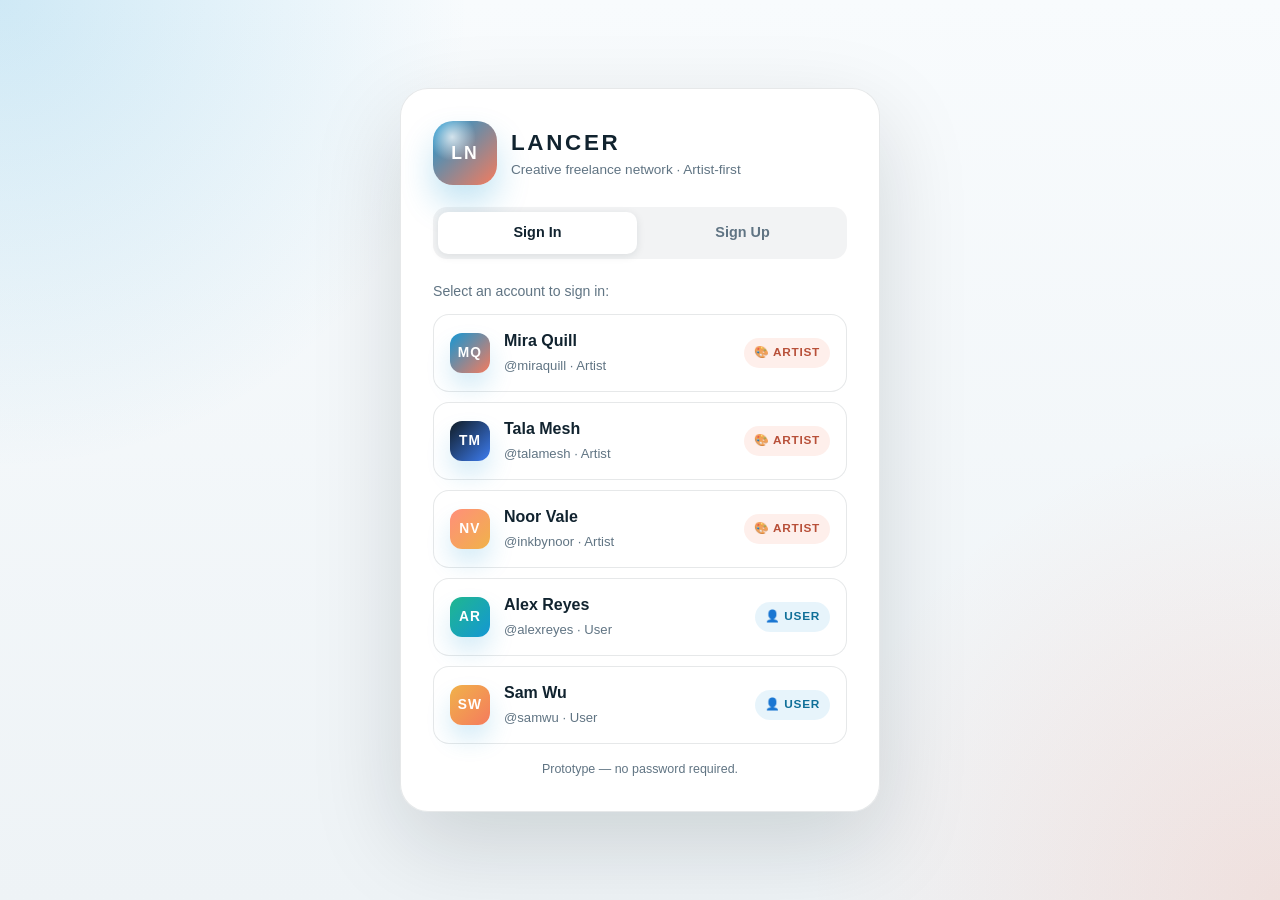
==== commit 7dfee2e0: "Lancer.html" ====
--- a/TerraLance/Lancer/Lancer.html
+++ b/TerraLance/Lancer/Lancer.html
@@ -10,6 +10,7 @@
             --bg-soft: #f8fbfd;
             --surface: rgba(255, 255, 255, 0.82);
             --surface-strong: rgba(255, 255, 255, 0.94);
+            --surface-solid: #ffffff;
             --line: rgba(17, 35, 47, 0.10);
             --line-strong: rgba(17, 35, 47, 0.18);
             --text: #11232f;
@@ -26,6 +27,16 @@
             --radius-lg: 22px;
             --radius-md: 16px;
             --radius-sm: 12px;
+            --space-1: 8px;
+            --space-2: 12px;
+            --space-3: 16px;
+            --space-4: 20px;
+            --space-5: 24px;
+            --text-xs: 0.78rem;
+            --text-sm: 0.88rem;
+            --text-md: 1rem;
+            --text-lg: 1.22rem;
+            --text-xl: 1.45rem;
             --font-ui: "Segoe UI Variable", "Trebuchet MS", "Aptos", sans-serif;
             --font-display: "Trebuchet MS", "Segoe UI Variable", sans-serif;
         }
@@ -40,6 +51,7 @@
         body {
             min-height: 100vh;
             font-family: var(--font-ui);
+            line-height: 1.5;
             color: var(--text);
             background:
                 radial-gradient(circle at top left, rgba(20, 151, 212, 0.16), transparent 28%),
@@ -47,6 +59,92 @@
                 linear-gradient(180deg, #f8fbfd 0%, #eef3f6 45%, #e8eef2 100%);
             padding: 18px;
             overflow-x: hidden;
+            transition: background 0.24s ease, color 0.24s ease;
+        }
+        body[data-theme="dark"] {
+            --bg: #0a1420;
+            --bg-soft: #0f1d2d;
+            --surface: rgba(13, 28, 42, 0.86);
+            --surface-strong: rgba(17, 34, 51, 0.96);
+            --surface-solid: #13273a;
+            --line: rgba(145, 179, 205, 0.18);
+            --line-strong: rgba(145, 179, 205, 0.30);
+            --text: #e8f0f7;
+            --muted: #9cb2c5;
+            --accent: #38bdf8;
+            --accent-deep: #1696c9;
+            --shadow: 0 24px 70px rgba(2, 8, 14, 0.62);
+            background:
+                radial-gradient(circle at top left, rgba(56, 189, 248, 0.16), transparent 35%),
+                radial-gradient(circle at top right, rgba(245, 123, 93, 0.14), transparent 30%),
+                linear-gradient(180deg, #08111b 0%, #0b1724 46%, #0f1c2b 100%);
+        }
+        body[data-theme="dark"] .hero-side {
+            background: linear-gradient(180deg, rgba(9, 21, 33, 0.97), rgba(11, 25, 39, 0.94));
+        }
+        body[data-theme="dark"] .status-chip,
+        body[data-theme="dark"] .pill,
+        body[data-theme="dark"] .tag,
+        body[data-theme="dark"] .stat-badge,
+        body[data-theme="dark"] .tiny-button,
+        body[data-theme="dark"] .secondary-button,
+        body[data-theme="dark"] .search-input,
+        body[data-theme="dark"] .field input,
+        body[data-theme="dark"] .field select,
+        body[data-theme="dark"] .field textarea,
+        body[data-theme="dark"] .composer-box textarea,
+        body[data-theme="dark"] .reply-box textarea {
+            background: rgba(10, 24, 37, 0.86);
+            color: var(--text);
+            border-color: var(--line);
+        }
+        body[data-theme="dark"] .topbar,
+        body[data-theme="dark"] .order-card,
+        body[data-theme="dark"] .kanban-column {
+            background: rgba(15, 31, 47, 0.92);
+        }
+        body[data-theme="dark"] .profile-tab.active {
+            background: rgba(14, 31, 47, 0.95);
+            box-shadow: 0 2px 10px rgba(3, 9, 15, 0.5);
+        }
+        body[data-theme="dark"] .hero-main {
+            background: linear-gradient(145deg, rgba(20, 39, 58, 0.98), rgba(16, 33, 49, 0.96));
+            border-color: rgba(56, 189, 248, 0.36);
+        }
+        body[data-theme="dark"] .dialog {
+            background: rgba(17, 34, 51, 0.97);
+            border-color: var(--line);
+            box-shadow: 0 28px 80px rgba(2, 8, 14, 0.62);
+        }
+        body[data-theme="dark"] .empty-state {
+            background: rgba(12, 26, 39, 0.74);
+        }
+        body[data-theme="dark"] .login-screen {
+            background:
+                radial-gradient(circle at top left, rgba(56, 189, 248, 0.18), transparent 32%),
+                radial-gradient(circle at bottom right, rgba(245, 123, 93, 0.16), transparent 32%),
+                linear-gradient(180deg, #08111b 0%, #0d1a29 100%);
+        }
+        body[data-theme="dark"] .login-card {
+            background: rgba(17, 34, 51, 0.96);
+            border-color: var(--line);
+            box-shadow: 0 32px 90px rgba(2, 8, 14, 0.62);
+        }
+        body[data-theme="dark"] .login-tabs {
+            background: rgba(145, 179, 205, 0.12);
+        }
+        body[data-theme="dark"] .login-tab.active {
+            background: rgba(13, 29, 45, 0.95);
+            color: var(--text);
+            box-shadow: 0 2px 10px rgba(3, 9, 15, 0.5);
+        }
+        body[data-theme="dark"] .role-user {
+            background: rgba(56, 189, 248, 0.16);
+            color: #a5e3ff;
+        }
+        body[data-theme="dark"] .role-artist {
+            background: rgba(245, 123, 93, 0.16);
+            color: #ffc3b6;
         }
         body::before {
             content: "";
@@ -71,6 +169,10 @@
             cursor: pointer;
             color: inherit;
         }
+        :focus-visible {
+            outline: 2px solid color-mix(in srgb, var(--accent) 76%, white);
+            outline-offset: 2px;
+        }
         .app-shell {
             max-width: 1440px;
             margin: 0 auto;
@@ -131,13 +233,13 @@
         .stat-badge {
             display: inline-flex;
             align-items: center;
-            gap: 8px;
+            gap: var(--space-1);
             border-radius: 999px;
-            padding: 8px 12px;
+            padding: 7px 11px;
             border: 1px solid var(--line);
             background: rgba(255, 255, 255, 0.7);
             color: var(--muted);
-            font-size: 0.82rem;
+            font-size: var(--text-xs);
         }
         .status-dot {
             width: 8px;
@@ -161,7 +263,7 @@
             padding: 14px 16px;
             border-radius: 18px;
             color: var(--muted);
-            transition: transform 0.18s ease, background 0.18s ease, color 0.18s ease, border-color 0.18s ease;
+            transition: transform 0.18s ease, background 0.18s ease, color 0.18s ease, border-color 0.18s ease, box-shadow 0.18s ease;
             border: 1px solid transparent;
         }
         .nav-button span:first-child,
@@ -174,6 +276,7 @@
             transform: translateY(-1px);
             background: rgba(255, 255, 255, 0.7);
             border-color: var(--line);
+            box-shadow: 0 8px 18px rgba(7, 19, 26, 0.08);
         }
         .nav-button.active,
         .mobile-nav button.active {
@@ -188,17 +291,32 @@
             display: inline-flex;
             align-items: center;
             justify-content: center;
-            gap: 8px;
+            gap: var(--space-1);
             border-radius: 16px;
-            padding: 12px 16px;
+            padding: 10px 14px;
+            min-height: 40px;
+            font-size: var(--text-sm);
             font-weight: 700;
-            transition: transform 0.18s ease, opacity 0.18s ease, background 0.18s ease;
+            letter-spacing: 0.01em;
+            transition: transform 0.18s ease, opacity 0.18s ease, background 0.18s ease, box-shadow 0.18s ease, border-color 0.18s ease;
         }
         .primary-button:hover,
         .secondary-button:hover,
         .tiny-button:hover,
         .ghost-button:hover {
             transform: translateY(-1px);
+            box-shadow: 0 10px 20px rgba(7, 19, 26, 0.09);
+        }
+        .primary-button:active,
+        .secondary-button:active,
+        .tiny-button:active,
+        .ghost-button:active,
+        .nav-button:active,
+        .mobile-nav button:active,
+        .thread-item:active,
+        .feed-card:active,
+        .creator-tier:active {
+            transform: translateY(0) scale(0.992);
         }
         .primary-button {
             background: linear-gradient(135deg, var(--accent), var(--accent-deep));
@@ -215,11 +333,12 @@
             color: var(--muted);
         }
         .tiny-button {
-            padding: 9px 12px;
+            padding: 8px 12px;
             border-radius: 12px;
             background: rgba(17, 35, 47, 0.06);
             border: 1px solid var(--line);
-            font-size: 0.88rem;
+            font-size: var(--text-xs);
+            min-height: 34px;
         }
         .tiny-button[data-variant="accent"] {
             background: rgba(20, 151, 212, 0.10);
@@ -246,21 +365,21 @@
         }
         .sidebar-card,
         .rail-card {
-            padding: 18px;
-            margin-top: 16px;
+            padding: var(--space-3);
+            margin-top: var(--space-3);
         }
         .workspace {
-            padding: 18px;
+            padding: var(--space-3);
         }
         .topbar {
             display: flex;
             justify-content: space-between;
             align-items: center;
-            gap: 16px;
-            padding: 16px 18px;
+            gap: var(--space-3);
+            padding: 14px var(--space-3);
             border: 1px solid var(--line);
-            border-radius: 22px;
-            background: rgba(255, 255, 255, 0.74);
+            border-radius: 18px;
+            background: color-mix(in srgb, var(--surface-solid) 86%, transparent);
             position: sticky;
             top: 18px;
             z-index: 8;
@@ -271,8 +390,9 @@
             gap: 4px;
         }
         .topbar h2 {
-            font-size: 1.35rem;
+            font-size: var(--text-xl);
             font-family: var(--font-display);
+            line-height: 1.2;
         }
         .search-wrap {
             display: flex;
@@ -306,8 +426,8 @@
         }
         .view-host {
             display: grid;
-            gap: 18px;
-            margin-top: 18px;
+            gap: var(--space-3);
+            margin-top: var(--space-3);
         }
         .hero {
             display: grid;
@@ -322,7 +442,7 @@
         .metric-card,
         .chat-panel,
         .thread-list {
-            padding: 20px;
+            padding: var(--space-4);
         }
         .hero-main {
             border-radius: var(--radius-xl);
@@ -425,8 +545,9 @@
         }
         .section-title h4,
         .list-head h4 {
-            font-size: 1.05rem;
+            font-size: var(--text-lg);
             font-family: var(--font-display);
+            line-height: 1.2;
         }
         .feed-stack,
         .artist-stack,
@@ -444,6 +565,16 @@
         .portfolio-card,
         .metric-card {
             animation: riseIn 0.42s ease both;
+        }
+        .feed-card {
+            border-radius: 18px;
+            transition: transform 0.18s ease, border-color 0.18s ease, background 0.18s ease, box-shadow 0.18s ease;
+        }
+        .feed-card:hover {
+            transform: translateY(-1px);
+            border-color: color-mix(in srgb, var(--accent) 36%, var(--line));
+            background: color-mix(in srgb, var(--surface-strong) 92%, var(--accent) 8%);
+            box-shadow: 0 14px 30px rgba(7, 19, 26, 0.12);
         }
         .feed-head,
         .artist-head,
@@ -499,6 +630,19 @@
         .order-notes {
             line-height: 1.58;
             color: var(--muted);
+        }
+        .feed-actions {
+            display: flex;
+            gap: 8px;
+            flex-wrap: wrap;
+        }
+        .feed-action {
+            border: 1px solid var(--line);
+            border-radius: 999px;
+            padding: 7px 11px;
+            font-size: 0.8rem;
+            color: var(--muted);
+            background: rgba(255, 255, 255, 0.72);
         }
         .composer-box,
         .summary-card,
@@ -688,12 +832,13 @@
             padding: 14px;
             border-radius: 18px;
             border: 1px solid transparent;
-            transition: background 0.18s ease, border-color 0.18s ease, transform 0.18s ease;
+            transition: background 0.18s ease, border-color 0.18s ease, transform 0.18s ease, box-shadow 0.18s ease;
         }
         .thread-item:hover {
             background: rgba(17, 35, 47, 0.04);
             border-color: var(--line);
             transform: translateY(-1px);
+            box-shadow: 0 10px 22px rgba(7, 19, 26, 0.09);
         }
         .thread-item.active {
             background: linear-gradient(135deg, rgba(20, 151, 212, 0.10), rgba(245, 123, 93, 0.08));
@@ -976,1476 +1121,2122 @@
             }
         }
     </style>
+    <style>
+/* ── LOGIN SCREEN ─────────────────────── */
+        .login-screen {
+            position: fixed;
+            inset: 0;
+            display: flex;
+            align-items: center;
+            justify-content: center;
+            background:
+                radial-gradient(circle at top left, rgba(20,151,212,0.18), transparent 30%),
+                radial-gradient(circle at bottom right, rgba(245,123,93,0.16), transparent 30%),
+                linear-gradient(180deg, #f8fbfd 0%, #eef3f6 100%);
+            z-index: 999;
+            padding: 20px;
+        }
+        .login-screen.hidden { display: none; }
+        .login-card {
+            width: min(480px, 100%);
+            background: rgba(255,255,255,0.96);
+            border: 1px solid var(--line);
+            border-radius: var(--radius-xl);
+            box-shadow: 0 32px 90px rgba(7,19,26,0.15);
+            padding: 32px;
+            display: grid;
+            gap: 22px;
+            animation: riseIn 0.32s ease;
+        }
+        .login-brand {
+            display: flex;
+            gap: 14px;
+            align-items: center;
+        }
+        .login-tabs {
+            display: flex;
+            gap: 6px;
+            background: rgba(17,35,47,0.05);
+            padding: 5px;
+            border-radius: 14px;
+        }
+        .login-tab {
+            flex: 1;
+            padding: 10px;
+            border-radius: 10px;
+            font-weight: 700;
+            font-size: .9rem;
+            color: var(--muted);
+            transition: background .18s, color .18s;
+        }
+        .login-tab.active {
+            background: white;
+            color: var(--text);
+            box-shadow: 0 2px 8px rgba(17,35,47,0.10);
+        }
+        .login-panel { display: none; }
+        .login-panel.active { display: grid; gap: 12px; }
+        .account-list { display: grid; gap: 10px; }
+        .account-btn {
+            display: flex;
+            align-items: center;
+            gap: 14px;
+            padding: 14px 16px;
+            border-radius: var(--radius-md);
+            border: 1px solid var(--line);
+            background: var(--surface-strong);
+            transition: transform .18s, border-color .18s, box-shadow .18s;
+            text-align: left;
+            width: 100%;
+        }
+        .account-btn:hover {
+            transform: translateY(-1px);
+            border-color: rgba(20,151,212,0.35);
+            box-shadow: 0 6px 20px rgba(20,151,212,0.10);
+        }
+        .account-btn .account-info { flex: 1; }
+        .account-btn .account-info strong { display: block; }
+        .account-btn .account-info small { color: var(--muted); font-size:.82rem; }
+        .account-role-badge {
+            font-size: .74rem;
+            font-weight: 800;
+            letter-spacing: .06em;
+            padding: 6px 10px;
+            border-radius: 999px;
+            text-transform: uppercase;
+        }
+        .role-user { background: rgba(20,151,212,0.10); color: var(--accent-deep); }
+        .role-artist { background: rgba(245,123,93,0.12); color: #b85039; }
+        .role-picker {
+            display: grid;
+            grid-template-columns: 1fr 1fr;
+            gap: 10px;
+        }
+        .role-option input { display: none; }
+        .role-card {
+            padding: 14px;
+            border-radius: var(--radius-md);
+            border: 2px solid var(--line);
+            cursor: pointer;
+            transition: border-color .18s, background .18s;
+        }
+        .role-card strong { display: block; margin-bottom: 6px; }
+        .role-card p { font-size: .82rem; color: var(--muted); line-height: 1.5; }
+        .role-option input:checked + .role-card {
+            border-color: var(--accent);
+            background: rgba(20,151,212,0.06);
+        }
+        /* ── PROFILE TABS ─────────────────────── */
+        .profile-tabs {
+            display: flex;
+            gap: 6px;
+            padding: 5px;
+            background: rgba(17,35,47,0.05);
+            border-radius: 14px;
+            margin-top: 18px;
+        }
+        .profile-tab {
+            flex: 1;
+            padding: 9px 10px;
+            border-radius: 10px;
+            font-size: .84rem;
+            font-weight: 700;
+            color: var(--muted);
+            transition: background .18s, color .18s, transform .16s, box-shadow .18s;
+            text-align: center;
+        }
+        .profile-tab:hover {
+            transform: translateY(-1px);
+            background: rgba(255,255,255,0.55);
+        }
+        .profile-tab.active {
+            background: white;
+            color: var(--text);
+            box-shadow: 0 2px 8px rgba(17,35,47,0.10);
+        }
+        /* ── RIGHT RAIL HIDDEN FOR USERS ── */
+        .right-rail.hidden { display: none !important; }
+        .app-shell.user-layout {
+            grid-template-columns: 260px minmax(0, 1fr) !important;
+        }
+        /* ── COMMISSION TRACKER (Artist Right Rail) ── */
+        .queue-stage-row {
+            display: grid;
+            grid-template-columns: repeat(5, 1fr);
+            gap: 8px;
+            margin-top: 10px;
+        }
+        .queue-stage-cell {
+            border-radius: 14px;
+            padding: 10px 6px;
+            text-align: center;
+            border: 1px solid var(--line);
+            background: rgba(255,255,255,0.7);
+        }
+        .queue-stage-cell strong { display: block; font-size: 1.3rem; line-height: 1; margin-bottom: 4px; }
+        .queue-stage-cell small { font-size: .72rem; color: var(--muted); }
+        /* ── USER HOME FEED FULL WIDTH ── */
+        .user-feed-grid {
+            display: grid;
+            grid-template-columns: minmax(0,1.32fr) minmax(320px,0.68fr);
+            gap: 18px;
+        }
+        .suggested-artists { display: grid; gap: 12px; }
+        .timeline-card {
+            position: sticky;
+            top: 94px;
+            display: grid;
+            gap: 12px;
+        }
+        .trend-row,
+        .request-row {
+            padding: 12px;
+            border-radius: 14px;
+            border: 1px solid var(--line);
+            background: var(--surface-strong);
+            display: grid;
+            gap: 4px;
+            transition: transform .16s ease, border-color .16s ease, box-shadow .16s ease;
+        }
+        .trend-row:hover,
+        .request-row:hover,
+        .creator-tier:hover {
+            transform: translateY(-1px);
+            border-color: color-mix(in srgb, var(--accent) 30%, var(--line));
+            box-shadow: 0 10px 22px rgba(7, 19, 26, 0.09);
+        }
+        .request-row .meta {
+            display: flex;
+            justify-content: space-between;
+            gap: 8px;
+            color: var(--muted);
+            font-size: .78rem;
+        }
+        .creator-tier {
+            border: 1px solid var(--line);
+            background: var(--surface-strong);
+            border-radius: 16px;
+            padding: 12px;
+            display: grid;
+            gap: 8px;
+        }
+        .creator-tier strong {
+            font-size: .94rem;
+        }
+        /* ── NOTIFICATION FEED ── */
+        .notif-item {
+            display: flex;
+            gap: 12px;
+            align-items: flex-start;
+            padding: 12px 14px;
+            border-radius: var(--radius-md);
+            border: 1px solid var(--line);
+            background: var(--surface-strong);
+        }
+        .notif-dot {
+            width: 8px; height: 8px;
+            border-radius: 50%;
+            background: var(--accent);
+            margin-top: 6px;
+            flex-shrink: 0;
+        }
+        .notif-dot.read { background: var(--line-strong); }
+        /* ── SETTINGS ── */
+        .settings-grid { display: grid; gap: 18px; }
+        .settings-section { display: grid; gap: 12px; }
+        .settings-row {
+            display: flex;
+            align-items: center;
+            justify-content: space-between;
+            padding: 14px 16px;
+            border-radius: var(--radius-md);
+            border: 1px solid var(--line);
+            background: var(--surface-strong);
+        }
+        .toggle {
+            position: relative;
+            width: 40px; height: 22px;
+        }
+        .toggle input { opacity: 0; width: 0; height: 0; }
+        .toggle-track {
+            position: absolute;
+            inset: 0;
+            border-radius: 999px;
+            background: rgba(17,35,47,0.14);
+            transition: background .2s;
+            cursor: pointer;
+        }
+        .toggle-track::after {
+            content: "";
+            position: absolute;
+            left: 3px; top: 3px;
+            width: 16px; height: 16px;
+            border-radius: 50%;
+            background: white;
+            transition: transform .2s;
+        }
+        .toggle input:checked + .toggle-track { background: var(--accent); }
+        .toggle input:checked + .toggle-track::after { transform: translateX(18px); }
+        .toggle-track:active::after { transform: translateX(1px) scale(0.94); }
+        .toggle input:checked + .toggle-track:active::after { transform: translateX(17px) scale(0.94); }
+        /* ── SEARCH VIEW ── */
+        .search-results-grid { display: grid; gap: 14px; }
+        /* ── ARTIST PROFILE TABS CONTENT ── */
+        .profile-tab-content { display: none; }
+        .profile-tab-content.active { display: block; }
+        .post-card {
+            padding: 18px;
+            border-radius: var(--radius-lg);
+            border: 1px solid var(--line);
+            background: var(--surface-strong);
+            display: grid;
+            gap: 12px;
+        }
+        .collection-grid {
+            display: grid;
+            grid-template-columns: repeat(3, 1fr);
+            gap: 14px;
+        }
+        .collection-thumb {
+            aspect-ratio: 1;
+            border-radius: var(--radius-md);
+            border: 1px solid var(--line);
+            overflow: hidden;
+        }
+        .collection-art {
+            width: 100%;
+            height: 100%;
+            background: linear-gradient(135deg, var(--tone-a, #1497d4), var(--tone-b, #f57b5d));
+            position: relative;
+        }
+        .about-section { display: grid; gap: 14px; }
+        .about-block {
+            padding: 16px;
+            border-radius: var(--radius-md);
+            border: 1px solid var(--line);
+            background: var(--surface-strong);
+        }
+        @media (prefers-reduced-motion: reduce) {
+            *, *::before, *::after {
+                animation: none !important;
+                transition: none !important;
+                scroll-behavior: auto !important;
+            }
+        }
+        /* ── BODY / SHELL OVERRIDES ── */
+        body {
+            height: 100vh;
+            overflow: hidden;
+        }
+        #appShell {
+            max-width: 1440px;
+            height: calc(100vh - 36px);
+            margin: 0 auto;
+            display: grid;
+            grid-template-columns: 260px minmax(0, 1fr) 320px;
+            gap: 18px;
+            align-items: stretch;
+        }
+        .sidebar, .workspace, .right-rail {
+            height: 100%;
+            overflow-y: auto;
+            overflow-x: hidden;
+            scrollbar-width: thin;
+            scrollbar-color: var(--line-strong) transparent;
+        }
+        .sidebar, .right-rail {
+            position: relative;
+            top: unset;
+            padding: 22px;
+        }
+        .sidebar::-webkit-scrollbar, .workspace::-webkit-scrollbar, .right-rail::-webkit-scrollbar { width: 4px; }
+        .sidebar::-webkit-scrollbar-track, .workspace::-webkit-scrollbar-track, .right-rail::-webkit-scrollbar-track { background: transparent; }
+        .sidebar::-webkit-scrollbar-thumb, .workspace::-webkit-scrollbar-thumb, .right-rail::-webkit-scrollbar-thumb { background: var(--line-strong); border-radius: 999px; }
+        .sidebar::-webkit-scrollbar-thumb:hover, .workspace::-webkit-scrollbar-thumb:hover, .right-rail::-webkit-scrollbar-thumb:hover { background: var(--muted); }
+    </style>
 </head>
 <body>
-    <div class="app-shell">
-        <aside class="sidebar panel">
-            <div class="brand">
-                <div class="brand-mark">LN</div>
-                <div>
-                    <h1>LANCER</h1>
-                    <p>Creativity and tech minimalism for freelancer artists.</p>
-                </div>
-            </div>
-            <div class="status-chip"><span class="status-dot"></span> Artist network live</div>
-            <div class="nav-group" id="desktopNav"></div>
-            <button class="primary-button" style="width:100%" data-action="open-brief">Create commission brief</button>
-            <div class="sidebar-card" id="sidebarProfile"></div>
-            <div class="sidebar-card" id="sidebarQueue"></div>
-        </aside>
-        <main class="workspace panel">
-            <div class="topbar">
-                <div class="topbar-meta">
-                    <div class="hero-kicker">Artist-first operations</div>
-                    <h2 id="viewTitle">Discover Artists</h2>
-                    <p class="muted" id="viewSubtitle">A calmer freelance network for portfolios, briefs, negotiations, and tracked delivery.</p>
-                </div>
-                <div class="search-wrap">
-                    <input id="globalSearch" class="search-input" type="search" placeholder="Search styles, mediums, artists">
-                    <button class="primary-button" data-action="jump-portfolio">Browse grid</button>
-                </div>
-            </div>
-            <div class="view-host" id="appView"></div>
-        </main>
-        <aside class="right-rail panel" id="rightRail"></aside>
-    </div>
-    <nav class="mobile-nav">
-        <div class="mobile-nav-inner" id="mobileNav"></div>
-    </nav>
-    <div class="dialog-backdrop" id="briefModal">
-        <div class="dialog">
-            <div class="dialog-head">
-                <div>
-                    <div class="hero-kicker">Commission Hub</div>
-                    <h3>Create a tracked commission brief</h3>
-                    <p class="muted">The brief becomes a saved order, opens a negotiation thread, and drops into the kanban tracker.</p>
-                </div>
-                <button class="tiny-button" data-action="close-brief">Close</button>
-            </div>
-            <form id="briefForm">
-                <div class="dialog-grid">
-                    <div class="field">
-                        <label for="briefArtist">Assign artist</label>
-                        <select id="briefArtist" name="artistId" required></select>
-                    </div>
-                    <div class="field">
-                        <label for="briefClient">Client or studio</label>
-                        <input id="briefClient" name="client" type="text" placeholder="Northwind Games" required>
-                    </div>
-                    <div class="field full">
-                        <label for="briefTitle">Project title</label>
-                        <input id="briefTitle" name="title" type="text" placeholder="Launch mascot pose sheet" required>
-                    </div>
-                    <div class="field">
-                        <label for="briefStyle">Style</label>
-                        <select id="briefStyle" name="style" required>
-                            <option value="Painterly">Painterly</option>
-                            <option value="Graphic">Graphic</option>
-                            <option value="Stylized 3D">Stylized 3D</option>
-                            <option value="Editorial">Editorial</option>
-                            <option value="Anime">Anime</option>
-                            <option value="Realistic">Realistic</option>
-                        </select>
-                    </div>
-                    <div class="field">
-                        <label for="briefMedium">Medium</label>
-                        <select id="briefMedium" name="medium" required>
-                            <option value="2D Illustration">2D Illustration</option>
-                            <option value="3D Rendering">3D Rendering</option>
-                            <option value="Concept Art">Concept Art</option>
-                            <option value="Character Sheet">Character Sheet</option>
-                            <option value="Product Mockup">Product Mockup</option>
-                        </select>
-                    </div>
-                    <div class="field">
-                        <label for="briefBudget">Budget</label>
-                        <input id="briefBudget" name="budget" type="text" placeholder="$420">
-                    </div>
-                    <div class="field">
-                        <label for="briefDue">Due date</label>
-                        <input id="briefDue" name="dueDate" type="date" required>
-                    </div>
-                    <div class="field full">
-                        <label for="briefNotes">Creative brief</label>
-                        <textarea id="briefNotes" name="brief" rows="5" placeholder="Describe mood, references, usage, deliverables, revision expectations, and file formats." required></textarea>
-                    </div>
-                </div>
-                <div class="dialog-actions">
-                    <div class="pill">Saved for both artist and client</div>
-                    <button class="primary-button" type="submit">Create brief and open thread</button>
-                </div>
-            </form>
+
+<!-- LOGIN SCREEN -->
+<div id="loginScreen" class="login-screen">
+    <div class="login-card">
+        <div class="login-brand">
+            <div class="brand-mark" style="width:64px;height:64px;font-size:1.1rem">LN</div>
+            <div>
+                <h1 style="font-family:var(--font-display);letter-spacing:.12em;font-size:1.4rem">LANCER</h1>
+                <p class="muted" style="font-size:.85rem">Creative freelance network · Artist-first</p>
+            </div>
+        </div>
+        <div class="login-tabs">
+            <button class="login-tab active" data-login-tab="signin">Sign In</button>
+            <button class="login-tab" data-login-tab="signup">Sign Up</button>
+        </div>
+        <div id="signinPanel" class="login-panel active">
+            <p class="muted" style="font-size:.88rem">Select an account to sign in:</p>
+            <div class="account-list" id="accountList"></div>
+            <p class="muted" style="font-size:.78rem;text-align:center;margin-top:4px">Prototype — no password required.</p>
+        </div>
+        <div id="signupPanel" class="login-panel">
+            <div class="field">
+                <label>Full name</label>
+                <input id="signupName" type="text" placeholder="e.g. Aya Santos">
+            </div>
+            <div class="field">
+                <label>Handle</label>
+                <input id="signupHandle" type="text" placeholder="@yourhandle">
+            </div>
+            <div class="field">
+                <label>Account type</label>
+                <div class="role-picker">
+                    <label class="role-option">
+                        <input type="radio" name="role" value="user" checked>
+                        <div class="role-card">
+                            <strong>👤 User</strong>
+                            <p>Browse the feed, discover artists, hire creatives.</p>
+                        </div>
+                    </label>
+                    <label class="role-option">
+                        <input type="radio" name="role" value="artist">
+                        <div class="role-card">
+                            <strong>🎨 Artist</strong>
+                            <p>Showcase portfolio, manage commissions, get clients.</p>
+                        </div>
+                    </label>
+                </div>
+            </div>
+            <div id="artistFields" style="display:none;display:grid;gap:10px">
+                <div class="field">
+                    <label>Discipline</label>
+                    <input id="signupDiscipline" type="text" placeholder="e.g. 2D Illustrator / Character Designer">
+                </div>
+                <div class="field">
+                    <label>Location</label>
+                    <input id="signupLocation" type="text" placeholder="e.g. Manila, PH">
+                </div>
+                <div class="field">
+                    <label>Rate range</label>
+                    <input id="signupRate" type="text" placeholder="e.g. $120 to $400">
+                </div>
+                <div class="field">
+                    <label>Short bio</label>
+                    <textarea id="signupBio" rows="2" placeholder="What kind of work do you do?"></textarea>
+                </div>
+            </div>
+            <button class="primary-button" style="width:100%;margin-top:4px" id="signupBtn">Create account &amp; enter</button>
         </div>
     </div>
-    <script>
-        const STORAGE_KEY = "lancer_artist_network_v4";
-        const ORDER_STAGES = ["Brief", "Sketch", "Revision", "Final", "Delivered"];
-        const NAV_ITEMS = [
-            { id: "home", label: "Home", helper: "Discover artists" },
-            { id: "portfolio", label: "Portfolio Grid", helper: "Search by style" },
-            { id: "commission", label: "Commission Hub", helper: "Briefs and orders" },
-            { id: "inbox", label: "Inbox", helper: "Negotiations" },
-            { id: "studio", label: "My Studio", helper: "Analytics" },
-            { id: "profile", label: "Profile", helper: "Identity" }
-        ];
-        function deepClone(value) {
-            return JSON.parse(JSON.stringify(value));
-        }
-        function createDefaultState() {
-            return {
-                currentView: "home",
-                portfolioQuery: "",
-                portfolioStyle: "All",
-                portfolioMedium: "All",
-                activeThreadId: "thread_1",
-                selectedProfileId: "mira_quill",
-                currentUserId: "mira_quill",
-                following: ["tala_mesh", "inkbynoor"],
-                artists: [
-                    {
-                        id: "mira_quill",
-                        name: "Mira Quill",
-                        handle: "@miraquill",
-                        initials: "MQ",
-                        discipline: "2D Illustrator / Stylized 3D",
-                        location: "Manila, PH",
-                        bio: "Builds character-driven key art, tactile 3D mockups, and clean client communication systems.",
-                        availability: "Open for July commissions",
-                        rate: "$180 to $520",
-                        responseTime: "1h",
-                        followers: 1482,
-                        completed: 42,
-                        satisfaction: 98,
-                        skills: ["Character Sheets", "Stylized Props", "Editorial Splash", "Packaging Mockups"],
-                        vibe: "Cinematic, warm, readable"
-                    },
-                    {
-                        id: "tala_mesh",
-                        name: "Tala Mesh",
-                        handle: "@talamesh",
-                        initials: "TM",
-                        discipline: "3D Prop Artist",
-                        location: "Cebu, PH",
-                        bio: "Creates polished product renders and collectible prop sets with a soft sci-fi edge.",
-                        availability: "Two slots available this month",
-                        rate: "$240 to $680",
-                        responseTime: "2h",
-                        followers: 932,
-                        completed: 27,
-                        satisfaction: 96,
-                        skills: ["3D Rendering", "Turntables", "Materials", "Game Props"],
-                        vibe: "Sleek, tactile, production-ready"
-                    },
-                    {
-                        id: "inkbynoor",
-                        name: "Noor Vale",
-                        handle: "@inkbynoor",
-                        initials: "NV",
-                        discipline: "Editorial Illustrator",
-                        location: "Davao, PH",
-                        bio: "Draws expressive editorial scenes, poster covers, and human-centered campaigns.",
-                        availability: "Booking magazine work",
-                        rate: "$150 to $440",
-                        responseTime: "3h",
-                        followers: 1216,
-                        completed: 54,
-                        satisfaction: 99,
-                        skills: ["Editorial", "Poster Art", "Campaign Visuals", "Color Scripts"],
-                        vibe: "Bold, human, story-led"
-                    },
-                    {
-                        id: "soji_frame",
-                        name: "Soji Frame",
-                        handle: "@sojiframe",
-                        initials: "SF",
-                        discipline: "Concept Artist",
-                        location: "Quezon City, PH",
-                        bio: "Designs environments, faction callouts, and fast visual dev packets for indie teams.",
-                        availability: "Open for environment packs",
-                        rate: "$260 to $760",
-                        responseTime: "4h",
-                        followers: 1670,
-                        completed: 39,
-                        satisfaction: 97,
-                        skills: ["Environment Design", "Mood Keys", "Callouts", "Visual Development"],
-                        vibe: "Structured, moody, worldbuilding-first"
-                    }
-                ],
-                feed: [
-                    {
-                        id: "feed_1",
-                        artistId: "mira_quill",
-                        headline: "Process drop: packaging mascot with tactile 3D charm",
-                        body: "Shared a clean sketch-to-render pass for a cafe mascot launch. Looking for character key art and product mockup work next.",
-                        tags: ["Open Slot", "2D", "3D", "Packaging"],
-                        stats: { likes: 188, replies: 14, saves: 37 }
-                    },
-                    {
-                        id: "feed_2",
-                        artistId: "tala_mesh",
-                        headline: "Available for prop sheets and clean turntables",
-                        body: "Current focus is stylized hard-surface props for indie games. I can bundle still renders, wireframes, and turnaround loops in one order.",
-                        tags: ["3D Artist", "Turntable", "Game Props"],
-                        stats: { likes: 142, replies: 9, saves: 31 }
-                    },
-                    {
-                        id: "feed_3",
-                        artistId: "inkbynoor",
-                        headline: "Editorial commission workflow updated for faster approvals",
-                        body: "Brief intake now includes mood keywords, audience notes, and two revision windows. Cleaner expectations means fewer stalled projects for both sides.",
-                        tags: ["Illustration", "Editorial", "Workflow"],
-                        stats: { likes: 214, replies: 21, saves: 52 }
-                    },
-                    {
-                        id: "feed_4",
-                        artistId: "soji_frame",
-                        headline: "Environment pack samples now tagged by mood and production speed",
-                        body: "Clients can sort by painterly, realistic, or production sketch mode. Trying to make discovery feel closer to picking the right teammate, not just a thumbnail.",
-                        tags: ["Concept Art", "Environment", "Discoverability"],
-                        stats: { likes: 169, replies: 12, saves: 44 }
-                    }
-                ],
-                portfolio: [
-                    {
-                        id: "work_1",
-                        artistId: "mira_quill",
-                        title: "Moonlit Courier",
-                        style: "Painterly",
-                        medium: "2D Illustration",
-                        price: "$220",
-                        summary: "Hero splash art for an indie narrative teaser with layered costume callouts.",
-                        likes: 311,
-                        saves: 88,
-                        tags: ["Fantasy", "Character", "Key Art"],
-                        tones: ["#1f6de2", "#f57b5d"]
-                    },
-                    {
-                        id: "work_2",
-                        artistId: "mira_quill",
-                        title: "Cafe Mascot Pack",
-                        style: "Stylized 3D",
-                        medium: "Product Mockup",
-                        price: "$380",
-                        summary: "Sticker-ready mascot set rendered for packaging previews and social drops.",
-                        likes: 264,
-                        saves: 67,
-                        tags: ["Brand", "Mascot", "3D"],
-                        tones: ["#0f9dd9", "#1fb78f"]
-                    },
-                    {
-                        id: "work_3",
-                        artistId: "tala_mesh",
-                        title: "Orbit Toolkit",
-                        style: "Graphic",
-                        medium: "3D Rendering",
-                        price: "$410",
-                        summary: "Clean collectible prop renders with matte materials and wireframe bonus pass.",
-                        likes: 203,
-                        saves: 54,
-                        tags: ["Props", "Sci-Fi", "Clean"],
-                        tones: ["#101c25", "#3d7cf0"]
-                    },
-                    {
-                        id: "work_4",
-                        artistId: "inkbynoor",
-                        title: "City Morning Editorial",
-                        style: "Editorial",
-                        medium: "2D Illustration",
-                        price: "$190",
-                        summary: "Magazine opener built around commuter rhythm, color hierarchy, and soft urgency.",
-                        likes: 327,
-                        saves: 94,
-                        tags: ["Editorial", "Lifestyle", "Print"],
-                        tones: ["#ff8f7a", "#f0b24a"]
-                    },
-                    {
-                        id: "work_5",
-                        artistId: "soji_frame",
-                        title: "Harbor District Callout",
-                        style: "Realistic",
-                        medium: "Concept Art",
-                        price: "$480",
-                        summary: "Environment sheet with material callouts, signage notes, and atmospheric variants.",
-                        likes: 291,
-                        saves: 73,
-                        tags: ["Environment", "Callout", "Worldbuilding"],
-                        tones: ["#1b2630", "#688ea8"]
-                    },
-                    {
-                        id: "work_6",
-                        artistId: "soji_frame",
-                        title: "Skybridge Mood Keys",
-                        style: "Painterly",
-                        medium: "Concept Art",
-                        price: "$360",
-                        summary: "Three mood keys to align lighting direction before final layout production.",
-                        likes: 177,
-                        saves: 46,
-                        tags: ["Mood Key", "Lighting", "Production"],
-                        tones: ["#2947a3", "#50c3b3"]
-                    },
-                    {
-                        id: "work_7",
-                        artistId: "inkbynoor",
-                        title: "Poster for Quiet Giants",
-                        style: "Graphic",
-                        medium: "2D Illustration",
-                        price: "$240",
-                        summary: "Poster art for an NGO campaign with restrained typography and bold silhouettes.",
-                        likes: 248,
-                        saves: 61,
-                        tags: ["Poster", "Campaign", "Human Stories"],
-                        tones: ["#21313e", "#f57b5d"]
-                    },
-                    {
-                        id: "work_8",
-                        artistId: "tala_mesh",
-                        title: "Glass Bloom Perfume Visual",
-                        style: "Stylized 3D",
-                        medium: "Product Mockup",
-                        price: "$520",
-                        summary: "Fragrance hero render with soft bloom, material studies, and launch-ready crops.",
-                        likes: 338,
-                        saves: 99,
-                        tags: ["Beauty", "Product", "Material Study"],
-                        tones: ["#1fb78f", "#97e0d1"]
-                    }
-                ],
-                orders: [
-                    {
-                        id: "order_1",
-                        artistId: "mira_quill",
-                        client: "Northwind Games",
-                        title: "Launch mascot pose sheet",
-                        style: "Painterly",
-                        medium: "Character Sheet",
-                        budget: "$420",
-                        dueDate: "2026-05-06",
-                        stage: "Sketch",
-                        brief: "Three mascot poses, one prop, and a clean final PNG plus layered PSD.",
-                        reminder: "Waiting on client note for pose B."
-                    },
-                    {
-                        id: "order_2",
-                        artistId: "mira_quill",
-                        client: "Aster Coffee",
-                        title: "Packaging icon set",
-                        style: "Graphic",
-                        medium: "2D Illustration",
-                        budget: "$240",
-                        dueDate: "2026-05-10",
-                        stage: "Revision",
-                        brief: "Illustrated icon suite for cups, labels, and social story cards.",
-                        reminder: "Second revision requested on icon scale."
-                    },
-                    {
-                        id: "order_3",
-                        artistId: "tala_mesh",
-                        client: "Luma Toys",
-                        title: "Collector prop turntable",
-                        style: "Stylized 3D",
-                        medium: "3D Rendering",
-                        budget: "$610",
-                        dueDate: "2026-05-12",
-                        stage: "Brief",
-                        brief: "One hero prop, neutral studio lighting, and short turntable export.",
-                        reminder: "Reference board uploaded."
-                    },
-                    {
-                        id: "order_4",
-                        artistId: "inkbynoor",
-                        client: "Current Journal",
-                        title: "Issue opener editorial",
-                        style: "Editorial",
-                        medium: "2D Illustration",
-                        budget: "$320",
-                        dueDate: "2026-05-03",
-                        stage: "Final",
-                        brief: "Full-page opener with text-safe margins and two palette variants.",
-                        reminder: "Awaiting final approval before export."
-                    },
-                    {
-                        id: "order_5",
-                        artistId: "mira_quill",
-                        client: "Brightline Studio",
-                        title: "Character expression pack",
-                        style: "Anime",
-                        medium: "2D Illustration",
-                        budget: "$280",
-                        dueDate: "2026-04-30",
-                        stage: "Delivered",
-                        brief: "Six expression crops for campaign posts and profile headers.",
-                        reminder: "Delivered with source file archive."
-                    }
-                ],
-                threads: [
-                    {
-                        id: "thread_1",
-                        orderId: "order_1",
-                        artistId: "mira_quill",
-                        client: "Northwind Games",
-                        subject: "Launch mascot pose sheet",
-                        unread: 2,
-                        messages: [
-                            { by: "Northwind Games", role: "Client", text: "Can we push pose B closer to a heroic silhouette? The first pass is strong already.", time: "Apr 26, 10:24" },
-                            { by: "Mira Quill", role: "Artist", text: "Yes. I can widen the stance and simplify the cape shape before I move into cleaner sketch lines.", time: "Apr 26, 10:38" },
-                            { by: "Northwind Games", role: "Client", text: "Perfect. Please keep the prop readable at thumbnail size too.", time: "Apr 26, 10:41" }
-                        ]
-                    },
-                    {
-                        id: "thread_2",
-                        orderId: "order_2",
-                        artistId: "mira_quill",
-                        client: "Aster Coffee",
-                        subject: "Packaging icon set",
-                        unread: 0,
-                        messages: [
-                            { by: "Aster Coffee", role: "Client", text: "The cup icon feels a little too detailed at small size. Can we simplify the steam curve?", time: "Apr 25, 15:06" },
-                            { by: "Mira Quill", role: "Artist", text: "Absolutely. I will trim the inner lines and send a cleaner test at 24px and 48px.", time: "Apr 25, 15:22" }
-                        ]
-                    },
-                    {
-                        id: "thread_3",
-                        orderId: "order_3",
-                        artistId: "tala_mesh",
-                        client: "Luma Toys",
-                        subject: "Collector prop turntable",
-                        unread: 1,
-                        messages: [
-                            { by: "Luma Toys", role: "Client", text: "Uploaded reference shots for the material treatment. Looking for something premium but playful.", time: "Apr 27, 09:15" },
-                            { by: "Tala Mesh", role: "Artist", text: "Received. I will confirm the lighting route and turnaround timing after I review the board.", time: "Apr 27, 09:34" }
-                        ]
-                    }
-                ]
-            };
-        }
-        let state = loadState();
-        function loadState() {
-            const defaults = createDefaultState();
-            try {
-                const saved = localStorage.getItem(STORAGE_KEY);
-                if (!saved) return defaults;
-                const parsed = JSON.parse(saved);
-                return {
-                    ...defaults,
-                    ...parsed,
-                    artists: parsed.artists || defaults.artists,
-                    feed: parsed.feed || defaults.feed,
-                    portfolio: parsed.portfolio || defaults.portfolio,
-                    orders: parsed.orders || defaults.orders,
-                    threads: parsed.threads || defaults.threads,
-                    following: parsed.following || defaults.following
-                };
-            } catch (error) {
-                return defaults;
-            }
-        }
-        function saveState() {
-            localStorage.setItem(STORAGE_KEY, JSON.stringify(state));
-        }
-        function getCurrentUser() {
-            return getArtistById(state.currentUserId);
-        }
-        function getArtistById(id) {
-            return state.artists.find((artist) => artist.id === id);
-        }
-        function formatDate(value) {
-            if (!value) return "TBD";
-            const date = new Date(value);
-            if (Number.isNaN(date.getTime())) return value;
-            return date.toLocaleDateString("en-US", { month: "short", day: "numeric" });
-        }
-        function formatDateTime() {
-            return new Date().toLocaleString("en-US", {
-                month: "short",
-                day: "numeric",
-                hour: "2-digit",
-                minute: "2-digit"
-            });
-        }
-        function escapeHtml(text) {
-            const div = document.createElement("div");
-            div.textContent = text || "";
-            return div.innerHTML;
-        }
-        function getOrdersForArtist(artistId) {
-            return state.orders.filter((order) => order.artistId === artistId);
-        }
-        function getStageCounts() {
-            return ORDER_STAGES.map((stage) => ({
-                stage,
-                count: state.orders.filter((order) => order.stage === stage).length
-            }));
-        }
-        function getPortfolioFilters() {
-            const styles = ["All", ...new Set(state.portfolio.map((item) => item.style))];
-            const mediums = ["All", ...new Set(state.portfolio.map((item) => item.medium))];
-            return { styles, mediums };
-        }
-        function getFilteredPortfolio() {
-            const query = state.portfolioQuery.trim().toLowerCase();
-            return state.portfolio.filter((item) => {
-                const artist = getArtistById(item.artistId);
-                const haystack = [
-                    item.title,
-                    item.style,
-                    item.medium,
-                    item.summary,
-                    ...(item.tags || []),
-                    artist ? artist.name : "",
-                    artist ? artist.discipline : ""
-                ].join(" ").toLowerCase();
-                const matchQuery = !query || haystack.includes(query);
-                const matchStyle = state.portfolioStyle === "All" || item.style === state.portfolioStyle;
-                const matchMedium = state.portfolioMedium === "All" || item.medium === state.portfolioMedium;
-                return matchQuery && matchStyle && matchMedium;
-            });
-        }
-        function getStudioMetrics() {
-            const mine = getOrdersForArtist(state.currentUserId);
-            const active = mine.filter((order) => order.stage !== "Delivered");
-            const delivered = mine.filter((order) => order.stage === "Delivered");
-            const totalBudget = mine.reduce((sum, order) => sum + parseBudget(order.budget), 0);
-            const revisions = mine.filter((order) => order.stage === "Revision").length;
-            return {
-                activeCount: active.length,
-                deliveredCount: delivered.length,
-                revisionCount: revisions,
-                totalBudget,
-                onTimeRate: mine.length ? Math.round((delivered.length / mine.length) * 100) : 0
-            };
-        }
-        function parseBudget(value) {
-            if (!value) return 0;
-            const parsed = Number(String(value).replace(/[^0-9.]/g, ""));
-            return Number.isFinite(parsed) ? parsed : 0;
-        }
-        function getReminders(limit = 4) {
-            return deepClone(state.orders)
-                .sort((a, b) => new Date(a.dueDate) - new Date(b.dueDate))
-                .slice(0, limit);
-        }
-        function getActiveThread() {
-            return state.threads.find((thread) => thread.id === state.activeThreadId) || state.threads[0] || null;
-        }
-        function getViewMeta() {
-            const meta = {
-                home: {
-                    title: "Discover Artists",
-                    subtitle: "Find freelancer illustrators, 2D/3D artists, and commission-ready creatives with clearer project flow."
-                },
-                portfolio: {
-                    title: "Portfolio Grid",
-                    subtitle: "Search by style, medium, and artist so discovery feels curated instead of noisy."
-                },
-                commission: {
-                    title: "Commission Hub",
-                    subtitle: "Capture briefs, keep orders visible, and track every project from first note to delivery."
-                },
-                inbox: {
-                    title: "Inbox",
-                    subtitle: "Keep negotiations next to the order context so approvals, revisions, and reminders stay organized."
-                },
-                studio: {
-                    title: "My Studio",
-                    subtitle: "Read queue health, delivery pace, and commission momentum from one artist dashboard."
-                },
-                profile: {
-                    title: "Profile",
-                    subtitle: "Showcase your practice, specialties, reliability, and best-fit commission styles."
-                }
-            };
-            return meta[state.currentView];
-        }
-        function render() {
-            renderNav();
-            renderTopbar();
-            renderSidebar();
-            renderView();
-            renderRightRail();
-            renderBriefArtists();
-            document.getElementById("globalSearch").value = state.portfolioQuery;
-            saveState();
-        }
-        function renderNav() {
-            const desktop = document.getElementById("desktopNav");
-            const mobile = document.getElementById("mobileNav");
-            const template = NAV_ITEMS.map((item) => `
-                <button class="nav-button ${state.currentView === item.id ? "active" : ""}" data-action="nav" data-view="${item.id}">
-                    <span>${item.label}</span>
-                    <small>${item.helper}</small>
+</div>
+
+<!-- APP SHELL -->
+<div id="appShell" style="display:none;padding:18px">
+    <aside class="sidebar panel" id="sidebar">
+        <div class="brand" style="margin-bottom:16px">
+            <div class="brand-mark">LN</div>
+            <div>
+                <h1>LANCER</h1>
+                <p class="muted" style="font-size:.78rem">Artist network</p>
+            </div>
+        </div>
+        <div class="status-chip" style="margin-bottom:16px"><span class="status-dot"></span> Network live</div>
+        <div class="nav-group" id="desktopNav"></div>
+        <div id="sidebarCTA" style="margin-bottom:16px"></div>
+        <div class="sidebar-card" id="sidebarProfile"></div>
+        <div class="sidebar-card" id="sidebarQueue" style="margin-top:14px"></div>
+    </aside>
+    <main class="workspace panel">
+        <div class="topbar">
+            <div class="topbar-meta">
+                <div class="hero-kicker" id="topbarKicker">Artist-first operations</div>
+                <h2 id="viewTitle">Home Feed</h2>
+                <p class="muted" id="viewSubtitle">Discover artists and browse their work.</p>
+            </div>
+            <div class="search-wrap">
+                <input id="globalSearch" class="search-input" type="search" placeholder="Search artists, styles, mediums…">
+                <button id="themeToggleBtn" class="tiny-button" data-action="toggle-theme" style="white-space:nowrap;flex-shrink:0">Dark mode</button>
+                <button class="tiny-button" data-action="logout" style="white-space:nowrap;flex-shrink:0">Sign out</button>
+            </div>
+        </div>
+        <div class="view-host" id="appView"></div>
+    </main>
+    <aside class="right-rail panel" id="rightRail"></aside>
+</div>
+
+<!-- MOBILE NAV -->
+<nav class="mobile-nav"><div class="mobile-nav-inner" id="mobileNav"></div></nav>
+
+<!-- BRIEF MODAL (Artist only) -->
+<div class="dialog-backdrop" id="briefModal">
+    <div class="dialog">
+        <div class="dialog-head">
+            <div>
+                <div class="hero-kicker">Commission Hub</div>
+                <h3>Create a tracked commission brief</h3>
+                <p class="muted">The brief becomes a saved order, opens a negotiation thread, and drops into the kanban tracker.</p>
+            </div>
+            <button class="tiny-button" data-action="close-brief">Close</button>
+        </div>
+        <form id="briefForm">
+            <div class="dialog-grid">
+                <div class="field">
+                    <label for="briefArtist">Assign artist</label>
+                    <select id="briefArtist" name="artistId" required></select>
+                </div>
+                <div class="field">
+                    <label for="briefClient">Requested by</label>
+                    <input id="briefClient" type="text" readonly>
+                </div>
+                <div class="field full">
+                    <label for="briefTitle">Project title</label>
+                    <input id="briefTitle" name="title" type="text" placeholder="Launch mascot pose sheet" required>
+                </div>
+                <div class="field">
+                    <label for="briefStyle">Style</label>
+                    <select id="briefStyle" name="style" required>
+                        <option value="Painterly">Painterly</option>
+                        <option value="Graphic">Graphic</option>
+                        <option value="Stylized 3D">Stylized 3D</option>
+                        <option value="Editorial">Editorial</option>
+                        <option value="Anime">Anime</option>
+                        <option value="Realistic">Realistic</option>
+                    </select>
+                </div>
+                <div class="field">
+                    <label for="briefMedium">Medium</label>
+                    <select id="briefMedium" name="medium" required>
+                        <option value="2D Illustration">2D Illustration</option>
+                        <option value="3D Rendering">3D Rendering</option>
+                        <option value="Concept Art">Concept Art</option>
+                        <option value="Character Sheet">Character Sheet</option>
+                        <option value="Product Mockup">Product Mockup</option>
+                    </select>
+                </div>
+                <div class="field">
+                    <label for="briefBudget">Budget</label>
+                    <input id="briefBudget" name="budget" type="text" placeholder="$420">
+                </div>
+                <div class="field">
+                    <label for="briefDue">Due date</label>
+                    <input id="briefDue" name="dueDate" type="date" required>
+                </div>
+                <div class="field full">
+                    <label for="briefNotes">Creative brief</label>
+                    <textarea id="briefNotes" name="brief" rows="5" placeholder="Describe mood, references, usage, deliverables, revision expectations, and file formats." required></textarea>
+                </div>
+                <div class="field full">
+                    <label for="briefRefs">Reference images (optional)</label>
+                    <input id="briefRefs" name="refs" type="file" accept=".png,.jpg,.jpeg,.webp,.gif,image/*" multiple>
+                    <small class="muted">Attach PNG/JPG and other image files to show style and pose references.</small>
+                </div>
+            </div>
+            <div class="dialog-actions">
+                <div class="pill">Saved for both artist and client</div>
+                <button class="primary-button" type="submit">Create brief and open thread</button>
+            </div>
+        </form>
+    </div>
+</div>
+
+<script>
+// ══════════════════════════════════════════════════════════════════
+//  LANCER · v5 · Login System + Role-based UI
+// ══════════════════════════════════════════════════════════════════
+
+const STORAGE_KEY = "lancer_v5";
+const ORDER_STAGES = ["Brief","Sketch","Revision","Final","Delivered"];
+
+// ── SEED ACCOUNTS ──────────────────────────────────────────────
+const SEED_ACCOUNTS = [
+    // Artists
+    {
+        id: "mira_quill", name: "Mira Quill", handle: "@miraquill", initials: "MQ",
+        role: "artist", discipline: "2D Illustrator / Stylized 3D", location: "Manila, PH",
+        bio: "Builds character-driven key art, tactile 3D mockups, and clean client communication systems.",
+        availability: "Open for July commissions", rate: "$180 to $520", responseTime: "1h",
+        followers: 1482, completed: 42, satisfaction: 98,
+        skills: ["Character Sheets","Stylized Props","Editorial Splash","Packaging Mockups"],
+        vibe: "Cinematic, warm, readable",
+        gradient: ["#1497d4","#f57b5d"]
+    },
+    {
+        id: "tala_mesh", name: "Tala Mesh", handle: "@talamesh", initials: "TM",
+        role: "artist", discipline: "3D Prop Artist", location: "Cebu, PH",
+        bio: "Creates polished product renders and collectible prop sets with a soft sci-fi edge.",
+        availability: "Two slots available", rate: "$240 to $680", responseTime: "2h",
+        followers: 932, completed: 27, satisfaction: 96,
+        skills: ["3D Rendering","Turntables","Materials","Game Props"],
+        vibe: "Sleek, tactile, production-ready",
+        gradient: ["#101c25","#3d7cf0"]
+    },
+    {
+        id: "inkbynoor", name: "Noor Vale", handle: "@inkbynoor", initials: "NV",
+        role: "artist", discipline: "Editorial Illustrator", location: "Davao, PH",
+        bio: "Draws expressive editorial scenes, poster covers, and human-centered campaigns.",
+        availability: "Booking magazine work", rate: "$150 to $440", responseTime: "3h",
+        followers: 1216, completed: 54, satisfaction: 99,
+        skills: ["Editorial","Poster Art","Campaign Visuals","Color Scripts"],
+        vibe: "Bold, human, story-led",
+        gradient: ["#ff8f7a","#f0b24a"]
+    },
+    // Users
+    {
+        id: "alex_reyes", name: "Alex Reyes", handle: "@alexreyes", initials: "AR",
+        role: "user", bio: "Game developer scouting illustrators for indie projects.",
+        gradient: ["#1fb78f","#1497d4"]
+    },
+    {
+        id: "sam_wu", name: "Sam Wu", handle: "@samwu", initials: "SW",
+        role: "user", bio: "Brand strategist looking for editorial and campaign artists.",
+        gradient: ["#f0b24a","#f57b5d"]
+    }
+];
+
+const SEED_PORTFOLIO = [
+    { id:"work_1", artistId:"mira_quill", title:"Moonlit Courier", style:"Painterly", medium:"2D Illustration", price:"$220", summary:"Hero splash art for an indie narrative teaser with layered costume callouts.", likes:311, saves:88, tags:["Fantasy","Character","Key Art"], tones:["#1f6de2","#f57b5d"] },
+    { id:"work_2", artistId:"mira_quill", title:"Cafe Mascot Pack", style:"Stylized 3D", medium:"Product Mockup", price:"$380", summary:"Sticker-ready mascot set rendered for packaging previews and social drops.", likes:264, saves:67, tags:["Brand","Mascot","3D"], tones:["#0f9dd9","#1fb78f"] },
+    { id:"work_3", artistId:"tala_mesh", title:"Orbit Toolkit", style:"Graphic", medium:"3D Rendering", price:"$410", summary:"Clean collectible prop renders with matte materials and wireframe bonus pass.", likes:203, saves:54, tags:["Props","Sci-Fi","Clean"], tones:["#101c25","#3d7cf0"] },
+    { id:"work_4", artistId:"inkbynoor", title:"City Morning Editorial", style:"Editorial", medium:"2D Illustration", price:"$190", summary:"Magazine opener built around commuter rhythm, color hierarchy, and soft urgency.", likes:327, saves:94, tags:["Editorial","Lifestyle","Print"], tones:["#ff8f7a","#f0b24a"] },
+    { id:"work_5", artistId:"tala_mesh", title:"Neon Sanctum", style:"Stylized 3D", medium:"3D Rendering", price:"$560", summary:"Environment diorama for a mobile game with hand-painted texture passes and a strong silhouette.", likes:418, saves:121, tags:["Environment","Stylized","Mobile"], tones:["#1a1040","#7c3aed"] },
+    { id:"work_6", artistId:"inkbynoor", title:"Protest Poster Series", style:"Graphic", medium:"2D Illustration", price:"$240", summary:"Three-piece editorial series on urban culture with bold typography and flat color blocking.", likes:289, saves:77, tags:["Poster","Typography","Social"], tones:["#dc2626","#f0b24a"] },
+    { id:"work_7", artistId:"mira_quill", title:"Capsule Wardrobe Key Art", style:"Painterly", medium:"2D Illustration", price:"$310", summary:"Fashion-forward character splash for a streetwear brand lookbook with strong silhouette.", likes:376, saves:103, tags:["Fashion","Character","Brand"], tones:["#2d1b69","#ec4899"] },
+    { id:"work_8", artistId:"tala_mesh", title:"Artifact Pack Vol. 2", style:"Realistic", medium:"3D Rendering", price:"$480", summary:"High-fidelity fantasy weapon renders for a tabletop game publisher.", likes:241, saves:58, tags:["Fantasy","Weapons","Tabletop"], tones:["#78350f","#d97706"] }
+];
+
+const SEED_FEED = [
+    { id:"feed_1", artistId:"mira_quill", headline:"Process drop: packaging mascot with tactile 3D charm", body:"Shared a clean sketch-to-render pass for a cafe mascot launch. Looking for character key art and product mockup work next.", tags:["Open Slot","2D","3D","Packaging"], stats:{likes:188,replies:14,saves:37} },
+    { id:"feed_2", artistId:"tala_mesh", headline:"Available for prop sheets and clean turntables", body:"Current focus is stylized hard-surface props for indie games. Bundle still renders, wireframes, and turnaround loops in one order.", tags:["3D Artist","Turntable","Game Props"], stats:{likes:142,replies:9,saves:31} },
+    { id:"feed_3", artistId:"inkbynoor", headline:"Editorial commission workflow updated for faster approvals", body:"Brief intake now includes mood keywords, audience notes, and two revision windows. Cleaner expectations means fewer stalled projects.", tags:["Illustration","Editorial","Workflow"], stats:{likes:214,replies:21,saves:52} },
+    { id:"feed_4", artistId:"mira_quill", headline:"Now taking July slots — character sheets and brand mascots", body:"Three open slots for July. Priority given to projects with clear references and a single primary deliverable.", tags:["Open Slot","Character","Brand"], stats:{likes:169,replies:12,saves:44} }
+];
+
+const SEED_ORDERS = [
+    { id:"order_1", artistId:"mira_quill", client:"Northwind Games", title:"Mascot Pose Sheet", style:"Stylized 3D", medium:"Character Sheet", budget:"$380", dueDate:"2026-06-14", stage:"Sketch", brief:"Full-body mascot in 4 poses with expression variants.", reminder:"Sketch pass shared. Waiting on client color preferences." },
+    { id:"order_2", artistId:"inkbynoor", client:"Bloom Agency", title:"Summer Campaign Splash", style:"Editorial", medium:"2D Illustration", budget:"$220", dueDate:"2026-06-20", stage:"Revision", brief:"Hero image for a summer wellness campaign with warm palette.", reminder:"Client requested higher saturation and larger typography in background." },
+    { id:"order_3", artistId:"tala_mesh", client:"Relic Studios", title:"Fantasy Sword Pack", style:"Realistic", medium:"3D Rendering", budget:"$480", dueDate:"2026-07-01", stage:"Brief", brief:"Six swords in realistic PBR render for tabletop card art.", reminder:"Brief received. Blockout sketches underway." }
+];
+
+const SEED_THREADS = [
+    { id:"thread_1", orderId:"order_1", artistId:"mira_quill", client:"Northwind Games", subject:"Mascot Pose Sheet", unread:2, messages:[
+        { by:"Northwind Games", role:"Client", text:"Excited to start! Full-body mascot in 4 poses. Reference board is in the brief.", time:"May 1, 10:00 AM" },
+        { by:"Mira Quill", role:"Artist", text:"Received! Sketch pass done — check the shared folder. Let me know your color direction.", time:"May 3, 2:15 PM" },
+        { by:"Northwind Games", role:"Client", text:"Sketch looks great! We're leaning toward the warm sunset palette.", time:"May 3, 4:30 PM" }
+    ]},
+    { id:"thread_2", orderId:"order_2", artistId:"inkbynoor", client:"Bloom Agency", subject:"Summer Campaign Splash", unread:1, messages:[
+        { by:"Bloom Agency", role:"Client", text:"We need a hero image for our summer wellness campaign. Warm, optimistic, lifestyle feel.", time:"May 2, 9:00 AM" },
+        { by:"Noor Vale", role:"Artist", text:"First draft submitted! Let me know your thoughts on the composition.", time:"May 4, 11:45 AM" },
+        { by:"Bloom Agency", role:"Client", text:"Love the direction! Could we push the saturation a bit more? Typography in bg also needs to be bigger.", time:"May 4, 3:00 PM" }
+    ]}
+];
+
+// ══════════════════════════════════════════════════════════════════
+//  STATE
+// ══════════════════════════════════════════════════════════════════
+function loadState() {
+    try { return JSON.parse(localStorage.getItem(STORAGE_KEY)) || null; } catch { return null; }
+}
+function createDefaultState() {
+    return {
+        loggedIn: false,
+        currentUserId: null,
+        accounts: JSON.parse(JSON.stringify(SEED_ACCOUNTS)),
+        portfolio: JSON.parse(JSON.stringify(SEED_PORTFOLIO)),
+        feed: JSON.parse(JSON.stringify(SEED_FEED)),
+        orders: JSON.parse(JSON.stringify(SEED_ORDERS)),
+        threads: JSON.parse(JSON.stringify(SEED_THREADS)),
+        following: [],
+        currentView: "home",
+        portfolioQuery: "",
+        portfolioStyle: "All",
+        portfolioMedium: "All",
+        activeThreadId: "thread_1",
+        selectedProfileId: null,
+        profileTab: "home",
+        notifRead: false,
+        settings: { notifications: true, emailDigest: false, publicProfile: true, darkMode: false }
+    };
+}
+let state = loadState() || createDefaultState();
+state.settings = Object.assign({ notifications: true, emailDigest: false, publicProfile: true, darkMode: false }, state.settings || {});
+function saveState() { localStorage.setItem(STORAGE_KEY, JSON.stringify(state)); }
+
+// ══════════════════════════════════════════════════════════════════
+//  HELPERS
+// ══════════════════════════════════════════════════════════════════
+function esc(t) { const d=document.createElement("div"); d.textContent=t||""; return d.innerHTML; }
+function getUser(id) { return state.accounts.find(a=>a.id===(id||state.currentUserId)); }
+function getCurrentUser() { return getUser(state.currentUserId); }
+function isArtist(id) { return (getUser(id)||{}).role==="artist"; }
+function isCurrentArtist() { return isArtist(state.currentUserId); }
+function formatDate(v) { if(!v) return "TBD"; const d=new Date(v); return isNaN(d)?v:d.toLocaleDateString("en-US",{month:"short",day:"numeric"}); }
+function formatDT() { return new Date().toLocaleString("en-US",{month:"short",day:"numeric",hour:"2-digit",minute:"2-digit"}); }
+function getArtists() { return state.accounts.filter(a=>a.role==="artist"); }
+function getStageCounts() { return ORDER_STAGES.map(s=>({stage:s,count:state.orders.filter(o=>o.artistId===state.currentUserId&&o.stage===s).length})); }
+function getMyOrders() { return state.orders.filter(o=>o.artistId===state.currentUserId); }
+function getReminders(n=4) { return [...state.orders].filter(o=>o.artistId===state.currentUserId).sort((a,b)=>new Date(a.dueDate)-new Date(b.dueDate)).slice(0,n); }
+function getPortfolioFilters() { const s=["All",...new Set(state.portfolio.map(i=>i.style))]; const m=["All",...new Set(state.portfolio.map(i=>i.medium))]; return{styles:s,mediums:m}; }
+function getFilteredPortfolio(artistId) {
+    const q=state.portfolioQuery.trim().toLowerCase();
+    return state.portfolio.filter(item=>{
+        const artist=getUser(item.artistId)||{};
+        const hay=[item.title,item.style,item.medium,item.summary,...(item.tags||[]),artist.name,artist.discipline].join(" ").toLowerCase();
+        const mq=!q||hay.includes(q);
+        const ms=state.portfolioStyle==="All"||item.style===state.portfolioStyle;
+        const mm=state.portfolioMedium==="All"||item.medium===state.portfolioMedium;
+        const ma=!artistId||item.artistId===artistId;
+        return mq&&ms&&mm&&ma;
+    });
+}
+function parseBudget(v) { const n=Number(String(v||0).replace(/[^0-9.]/g,"")); return isFinite(n)?n:0; }
+function getStudioMetrics() {
+    const mine=getMyOrders();
+    return {
+        activeCount:mine.filter(o=>o.stage!=="Delivered").length,
+        deliveredCount:mine.filter(o=>o.stage==="Delivered").length,
+        revisionCount:mine.filter(o=>o.stage==="Revision").length,
+        totalBudget:mine.reduce((s,o)=>s+parseBudget(o.budget),0),
+        onTimeRate:mine.length?Math.round(mine.filter(o=>o.stage==="Delivered").length/mine.length*100):0
+    };
+}
+function getActiveThread() { return state.threads.find(t=>t.id===state.activeThreadId)||state.threads[0]||null; }
+function applyTheme() {
+    document.body.setAttribute("data-theme", state.settings.darkMode ? "dark" : "light");
+}
+
+// ══════════════════════════════════════════════════════════════════
+//  NAV CONFIGS
+// ══════════════════════════════════════════════════════════════════
+const USER_NAV = [
+    {id:"home",    label:"Home Feed",    helper:"Browse & discover"},
+    {id:"search",  label:"Search",       helper:"Find artists"},
+    {id:"chats",   label:"Chats",        helper:"Messages"},
+    {id:"notifs",  label:"Notifications",helper:"Updates"},
+    {id:"settings",label:"Settings",     helper:"Preferences"}
+];
+const ARTIST_NAV = [
+    {id:"home",      label:"Home Feed",     helper:"Network updates"},
+    {id:"search",    label:"Search",        helper:"Find artists"},
+    {id:"chats",     label:"Chats",         helper:"Messages"},
+    {id:"notifs",    label:"Notifications", helper:"Updates"},
+    {id:"settings",  label:"Settings",      helper:"Preferences"},
+    {id:"portfolio", label:"Portfolio Grid",helper:"Your work"},
+    {id:"commission",label:"Commission Hub",helper:"Briefs & orders"},
+    {id:"inbox",     label:"Inbox",         helper:"Negotiations"},
+    {id:"studio",    label:"My Studio",     helper:"Analytics"}
+];
+function getNavItems() { return isCurrentArtist()?ARTIST_NAV:USER_NAV; }
+
+const VIEW_META = {
+    home:       {kicker:"Home",              title:"Home Feed",        sub:"Browse artist updates, posts, and discover new creatives."},
+    search:     {kicker:"Discover",          title:"Search",           sub:"Find artists by style, medium, and specialty."},
+    chats:      {kicker:"Messages",          title:"Chats",            sub:"Your conversations and commission threads."},
+    notifs:     {kicker:"Activity",          title:"Notifications",    sub:"Likes, follows, and commission updates."},
+    settings:   {kicker:"Account",           title:"Settings",         sub:"Manage your profile and preferences."},
+    portfolio:  {kicker:"Portfolio",         title:"Portfolio Grid",   sub:"Browse and filter artwork by style and medium."},
+    commission: {kicker:"Commission Hub",    title:"Commission Hub",   sub:"Manage briefs, orders, and the kanban tracker."},
+    inbox:      {kicker:"Inbox",             title:"Inbox",            sub:"Commission threads and client negotiations."},
+    studio:     {kicker:"My Studio",         title:"My Studio",        sub:"Analytics, queue health, and delivery tracking."},
+    profile:    {kicker:"Profile",           title:"Artist Profile",   sub:"Portfolio, posts, collections, and biography."}
+};
+
+// ══════════════════════════════════════════════════════════════════
+//  LOGIN / SIGNUP
+// ══════════════════════════════════════════════════════════════════
+function renderLoginScreen() {
+    document.getElementById("loginScreen").classList.remove("hidden");
+    document.getElementById("appShell").style.display = "none";
+    document.getElementById("accountList").innerHTML = state.accounts.map(acc=>`
+        <button class="account-btn" data-action="login" data-id="${acc.id}">
+            <div class="avatar small" style="background:linear-gradient(135deg,${(acc.gradient||["#1497d4","#f57b5d"]).join(",")});border-radius:12px;width:40px;height:40px">
+                ${acc.initials||acc.name.split(" ").map(w=>w[0]).join("").slice(0,2)}
+            </div>
+            <div class="account-info">
+                <strong>${esc(acc.name)}</strong>
+                <small>${esc(acc.handle||"")} · ${esc(acc.role==="artist"?"Artist":"User")}</small>
+            </div>
+            <span class="account-role-badge ${acc.role==="artist"?"role-artist":"role-user"}">${acc.role==="artist"?"🎨 Artist":"👤 User"}</span>
+        </button>
+    `).join("");
+}
+
+function doLogin(userId) {
+    state.currentUserId = userId;
+    state.loggedIn = true;
+    state.currentView = "home";
+    state.selectedProfileId = null;
+    saveState();
+    bootApp();
+}
+
+function doLogout() {
+    state.loggedIn = false;
+    state.currentUserId = null;
+    saveState();
+    renderLoginScreen();
+}
+
+function doSignup() {
+    const name = document.getElementById("signupName").value.trim();
+    const handle = document.getElementById("signupHandle").value.trim();
+    const role = document.querySelector('input[name="role"]:checked').value;
+    if (!name) { alert("Please enter your name."); return; }
+    const id = "user_" + Date.now();
+    const initials = name.split(" ").map(w=>w[0]).join("").slice(0,2).toUpperCase();
+    const gradients = [["#1fb78f","#1497d4"],["#f0b24a","#f57b5d"],["#7c3aed","#1497d4"],["#dc2626","#f0b24a"]];
+    const g = gradients[Math.floor(Math.random()*gradients.length)];
+    const acc = { id, name, handle:handle||"@"+name.toLowerCase().replace(/\s+/g,"_"), initials, role, gradient:g, bio:"New to Lancer." };
+    if (role==="artist") {
+        acc.discipline = document.getElementById("signupDiscipline").value.trim() || "Artist";
+        acc.location = document.getElementById("signupLocation").value.trim() || "Philippines";
+        acc.rate = document.getElementById("signupRate").value.trim() || "Rate TBD";
+        acc.bio = document.getElementById("signupBio").value.trim() || "Creative on Lancer.";
+        acc.availability = "Open for commissions";
+        acc.responseTime = "24h";
+        acc.followers = 0; acc.completed = 0; acc.satisfaction = 100;
+        acc.skills = []; acc.vibe = "TBD";
+    }
+    state.accounts.push(acc);
+    doLogin(id);
+}
+
+// ══════════════════════════════════════════════════════════════════
+//  BOOT APP
+// ══════════════════════════════════════════════════════════════════
+function bootApp() {
+    document.getElementById("loginScreen").classList.add("hidden");
+    const shell = document.getElementById("appShell");
+    shell.style.display = "block";
+    // Layout tweak for user vs artist
+    shell.style.cssText = "display:block;padding:18px";
+    // Set the inner grid
+    const shellInner = shell;
+    shellInner.querySelector ? null : null;
+    applyLayoutForRole();
+    render();
+}
+
+function applyLayoutForRole() {
+    const shell = document.getElementById("appShell");
+    const rail = document.getElementById("rightRail");
+    if (isCurrentArtist()) {
+        shell.style.cssText = `display:grid;padding:18px;max-width:1440px;height:calc(100vh - 36px);margin:0 auto;grid-template-columns:260px minmax(0,1fr) 320px;gap:18px;align-items:stretch;`;
+        rail.style.display = "";
+    } else {
+        shell.style.cssText = `display:grid;padding:18px;max-width:1440px;height:calc(100vh - 36px);margin:0 auto;grid-template-columns:260px minmax(0,1fr);gap:18px;align-items:stretch;`;
+        rail.style.display = "none";
+    }
+}
+
+// ══════════════════════════════════════════════════════════════════
+//  RENDER ORCHESTRATOR
+// ══════════════════════════════════════════════════════════════════
+function render() {
+    applyTheme();
+    applyLayoutForRole();
+    renderNav();
+    renderTopbar();
+    renderSidebar();
+    renderView();
+    if (isCurrentArtist()) renderRightRail();
+    renderBriefArtists();
+    const gs = document.getElementById("globalSearch");
+    if (gs) gs.value = state.portfolioQuery;
+    saveState();
+}
+
+// ══════════════════════════════════════════════════════════════════
+//  NAV
+// ══════════════════════════════════════════════════════════════════
+function renderNav() {
+    const items = getNavItems();
+    const cur = state.currentView;
+    const desktop = document.getElementById("desktopNav");
+    const mobile = document.getElementById("mobileNav");
+    const isArt = isCurrentArtist();
+    const artistDivider = isArt ? `<div style="border-top:1px solid var(--line);margin:10px 0 6px;padding-top:4px"><small class="muted" style="font-size:.74rem;padding-left:4px;font-weight:700;letter-spacing:.08em">ARTIST TOOLS</small></div>` : "";
+    const splitIdx = isArt ? 5 : items.length;
+    desktop.innerHTML = items.slice(0,splitIdx).map(item=>`
+        <button class="nav-button ${cur===item.id?"active":""}" data-action="nav" data-view="${item.id}">
+            <span>${item.label}</span><small>${item.helper}</small>
+        </button>`).join("") +
+        (isArt ? artistDivider + items.slice(splitIdx).map(item=>`
+        <button class="nav-button ${cur===item.id?"active":""}" data-action="nav" data-view="${item.id}">
+            <span>${item.label}</span><small>${item.helper}</small>
+        </button>`).join("") : "");
+    mobile.innerHTML = items.map(item=>`
+        <button class="${cur===item.id?"active":""}" data-action="nav" data-view="${item.id}">
+            <span>${item.label}</span><small>${item.helper}</small>
+        </button>`).join("");
+}
+
+// ══════════════════════════════════════════════════════════════════
+//  TOPBAR
+// ══════════════════════════════════════════════════════════════════
+function renderTopbar() {
+    const m = VIEW_META[state.currentView]||VIEW_META.home;
+    document.getElementById("topbarKicker").textContent = m.kicker;
+    document.getElementById("viewTitle").textContent = m.title;
+    document.getElementById("viewSubtitle").textContent = m.sub;
+    const themeBtn = document.getElementById("themeToggleBtn");
+    if (themeBtn) themeBtn.textContent = state.settings.darkMode ? "Light mode" : "Dark mode";
+}
+
+// ══════════════════════════════════════════════════════════════════
+//  SIDEBAR
+// ══════════════════════════════════════════════════════════════════
+function renderSidebar() {
+    const u = getCurrentUser();
+    const cta = document.getElementById("sidebarCTA");
+    const profEl = document.getElementById("sidebarProfile");
+    const queueEl = document.getElementById("sidebarQueue");
+    if (isCurrentArtist()) {
+        cta.innerHTML = `<button class="primary-button" style="width:100%" data-action="open-brief">+ New commission brief</button>`;
+        const q = getStudioMetrics();
+        profEl.innerHTML = `
+            <div class="section-title">
+                <h4>${esc(u.name)}</h4>
+                <p style="font-size:.82rem">${esc(u.discipline||"")}</p>
+            </div>
+            <div class="profile-pills">
+                <span class="pill">${esc(u.availability||"")}</span>
+                <span class="pill">${esc(u.rate||"")}</span>
+            </div>
+            <p class="muted" style="font-size:.82rem">${esc(u.bio)}</p>`;
+        queueEl.style.display="";
+        queueEl.innerHTML = `
+            <div class="section-title">
+                <h4>Studio pulse</h4>
+                <p style="font-size:.8rem">Your live queue overview.</p>
+            </div>
+            <div class="artist-stats">
+                <div><small>Active</small><strong>${q.activeCount}</strong></div>
+                <div><small>Revisions</small><strong>${q.revisionCount}</strong></div>
+                <div><small>Delivered</small><strong>${q.deliveredCount}</strong></div>
+            </div>`;
+    } else {
+        cta.innerHTML = "";
+        const g = u.gradient||["#1497d4","#f57b5d"];
+        profEl.innerHTML = `
+            <div class="identity">
+                <div class="avatar" style="background:linear-gradient(135deg,${g.join(",")});border-radius:16px">${u.initials||"U"}</div>
+                <div><strong>${esc(u.name)}</strong><small class="muted">${esc(u.handle||"")}</small></div>
+            </div>
+            <p class="muted" style="font-size:.82rem;margin-top:8px">${esc(u.bio||"")}</p>
+            <span class="account-role-badge role-user" style="margin-top:8px">👤 User</span>`;
+        queueEl.style.display="none";
+    }
+}
+
+// ══════════════════════════════════════════════════════════════════
+//  RIGHT RAIL (Artist only)
+// ══════════════════════════════════════════════════════════════════
+function renderRightRail() {
+    const sc = getStageCounts();
+    const reminders = getReminders();
+    const topArtists = getArtists()
+        .filter(a=>a.id!==state.currentUserId)
+        .sort((a,b)=>(b.followers||0)-(a.followers||0))
+        .slice(0,3);
+    document.getElementById("rightRail").innerHTML = `
+        <div class="rail-card">
+            <div class="section-title">
+                <h4>Queue Snapshot</h4>
+                <p style="font-size:.8rem">Overall status of your commissions.</p>
+            </div>
+            <div class="queue-stage-row">
+                ${sc.map(e=>`
+                    <div class="queue-stage-cell">
+                        <strong>${e.count}</strong>
+                        <small>${e.stage}</small>
+                    </div>`).join("")}
+            </div>
+        </div>
+        <div class="rail-card">
+            <div class="section-title">
+                <h4>Reminders</h4>
+                <p style="font-size:.8rem">Deadlines and follow-ups needing attention.</p>
+            </div>
+            <div class="reminder-list">
+                ${reminders.length ? reminders.map(o=>`
+                    <div class="progress-card">
+                        <div class="order-head">
+                            <div>
+                                <strong>${esc(o.title)}</strong>
+                                <small>${esc(o.client)} · Due ${formatDate(o.dueDate)}</small>
+                            </div>
+                            <span class="stage-tag stage-${o.stage.toLowerCase()}">${o.stage}</span>
+                        </div>
+                        <p class="order-notes" style="font-size:.82rem;margin-top:8px">${esc(o.reminder)}</p>
+                    </div>`).join("") : '<div class="empty-state">No active reminders.</div>'}
+            </div>
+        </div>
+        <div class="rail-card">
+            <div class="section-title">
+                <h4>Recommended creators</h4>
+                <p style="font-size:.8rem">High-trust artist profiles to follow.</p>
+            </div>
+            <div class="suggested-artists">
+                ${topArtists.map(a=>renderMiniArtistCard(a)).join("")}
+            </div>
+        </div>
+        <div class="rail-card">
+            <div class="section-title">
+                <h4>Artist promise</h4>
+                <p style="font-size:.8rem">Why this UX fits creative freelancers.</p>
+            </div>
+            <div class="progress-row">
+                <div class="progress-card">
+                    <strong>Clean discovery</strong>
+                    <p class="muted" style="font-size:.82rem">Portfolio-first browsing helps clients find style fit before opening a negotiation.</p>
+                </div>
+                <div class="progress-card">
+                    <strong>Shared order memory</strong>
+                    <p class="muted" style="font-size:.82rem">Every brief, message, and stage update stays visible to artist and client.</p>
+                </div>
+            </div>
+        </div>`;
+}
+
+// ══════════════════════════════════════════════════════════════════
+//  VIEW ROUTER
+// ══════════════════════════════════════════════════════════════════
+function renderView() {
+    const root = document.getElementById("appView");
+    const v = state.currentView;
+    if (v==="home")       root.innerHTML = renderHomeView();
+    else if (v==="search")     root.innerHTML = renderSearchView();
+    else if (v==="chats")      root.innerHTML = renderChatsView();
+    else if (v==="notifs")     root.innerHTML = renderNotifsView();
+    else if (v==="settings")   root.innerHTML = renderSettingsView();
+    else if (v==="portfolio")  root.innerHTML = renderPortfolioView();
+    else if (v==="commission") root.innerHTML = renderCommissionView();
+    else if (v==="inbox")      root.innerHTML = renderInboxView();
+    else if (v==="studio")     root.innerHTML = renderStudioView();
+    else if (v==="profile")    root.innerHTML = renderProfileView();
+}
+
+// ══════════════════════════════════════════════════════════════════
+//  HOME FEED VIEW
+// ══════════════════════════════════════════════════════════════════
+function renderHomeView() {
+    if (isCurrentArtist()) return renderArtistHomeView();
+    return renderUserHomeView();
+}
+
+function renderUserHomeView() {
+    const artists = getArtists();
+    const requests = [
+        {title:"Need stylized mascot in 7 days", budget:"$280", style:"Stylized 3D"},
+        {title:"Editorial cover for lifestyle zine", budget:"$190", style:"Editorial"},
+        {title:"Fantasy character sheet set", budget:"$420", style:"Painterly"}
+    ];
+    const trending = ["#CharacterDesign","#CommissionsOpen","#Stylized3D","#EditorialArt","#IndieGameArt"];
+    return `
+        <section class="user-feed-grid">
+            <div>
+                <div class="section-card" style="margin-bottom:18px">
+                    <div class="section-header">
+                        <div class="section-title">
+                            <h4>For You Feed</h4>
+                            <p>Live creator updates, availability posts, and commission-ready drops.</p>
+                        </div>
+                    </div>
+                    <div class="feed-stack">
+                        ${state.feed.map(post=>renderFeedCard(post)).join("")}
+                    </div>
+                </div>
+            </div>
+            <div>
+                <div class="section-card" style="margin-bottom:18px">
+                    <div class="section-header">
+                        <div class="section-title">
+                            <h4>Creator Spotlight</h4>
+                            <p>Patreon-style profiles ready for collaboration.</p>
+                        </div>
+                        <button class="tiny-button" data-action="nav" data-view="search">Browse all</button>
+                    </div>
+                    <div class="suggested-artists">
+                        ${artists.map(a=>renderMiniArtistCard(a)).join("")}
+                    </div>
+                </div>
+                <div class="section-card timeline-card">
+                    <div class="section-title">
+                        <h4>Trending now</h4>
+                        <p>Live discovery topics from your network.</p>
+                    </div>
+                    <div class="feed-stack">
+                        ${trending.map(t=>`<div class="trend-row"><strong>${t}</strong><small class="muted">See artists posting this style</small></div>`).join("")}
+                    </div>
+                    <div class="section-title">
+                        <h4>Open request board</h4>
+                        <p>Quick briefs artists can claim.</p>
+                    </div>
+                    <div class="feed-stack">
+                        ${requests.map(r=>`
+                            <div class="request-row">
+                                <strong>${r.title}</strong>
+                                <div class="meta"><span>${r.style}</span><span>${r.budget}</span></div>
+                                <button class="tiny-button" data-action="nav" data-view="search" style="width:fit-content">Find matching artists</button>
+                            </div>`).join("")}
+                    </div>
+                    <div class="section-title" style="margin-bottom:2px">
+                        <h4>Trending styles</h4>
+                        <p>Popular commission categories this week.</p>
+                    </div>
+                    <div class="chip-row">
+                        ${["Painterly","Editorial","Stylized 3D","Graphic","Anime","Concept Art","Character Sheet"].map(s=>`<span class="tag" style="cursor:pointer" data-action="filter-style" data-style="${s}">${s}</span>`).join("")}
+                    </div>
+                </div>
+            </div>
+        </section>`;
+}
+
+function renderArtistHomeView() {
+    const stageCounts = getStageCounts();
+    const featuredArtists = getArtists().filter(a=>a.id!==state.currentUserId).slice(0,3);
+    return `
+        <section class="hero">
+            <div class="hero-main">
+                <div class="hero-kicker">Home / Discover Artists</div>
+                <h3>Creative work deserves calmer systems.</h3>
+                <p>Lancer is an artist-first network where portfolio discovery, commission intake, tracked production, and negotiation all live in one clean flow.</p>
+                <div class="hero-actions">
+                    <button class="primary-button" data-action="open-brief">Start a commission brief</button>
+                    <button class="secondary-button" data-action="nav" data-view="portfolio">Explore portfolio grid</button>
+                </div>
+                <div class="chip-row">
+                    <span class="pill">2D artists</span><span class="pill">3D artists</span>
+                    <span class="pill">Illustrators</span><span class="pill">Concept art</span>
+                </div>
+            </div>
+            <div class="hero-side">
+                <div class="hero-kicker">Your queue</div>
+                <h4>Brief to delivery at a glance</h4>
+                <p class="muted">Every stage explicit so clients always know what is next.</p>
+                <div class="stage-mini-grid">
+                    ${stageCounts.map(e=>`<div class="mini-stage"><small>${e.stage}</small><strong>${e.count}</strong><span class="muted">${e.count===1?"job":"jobs"}</span></div>`).join("")}
+                </div>
+            </div>
+        </section>
+        <section class="grid-two">
+            <div class="section-card">
+                <div class="section-header">
+                    <div class="section-title"><h4>Artist signal feed</h4><p>Updates built around process and availability.</p></div>
+                    <button class="ghost-button" data-action="nav" data-view="commission">Open commission hub</button>
+                </div>
+                <div class="feed-stack">${state.feed.map(post=>renderFeedCard(post)).join("")}</div>
+            </div>
+            <div class="section-card">
+                <div class="section-header">
+                    <div class="section-title"><h4>Featured artists</h4><p>Styles clients can actually commission.</p></div>
+                    <button class="tiny-button" data-action="nav" data-view="profile">View profile</button>
+                </div>
+                <div class="artist-stack">${featuredArtists.map(a=>renderArtistCard(a,true)).join("")}</div>
+            </div>
+        </section>`;
+}
+
+function renderMiniArtistCard(artist) {
+    const following = state.following.includes(artist.id);
+    const g = artist.gradient||["#1497d4","#f57b5d"];
+    return `
+        <div style="display:flex;gap:12px;align-items:center;padding:12px;border-radius:var(--radius-md);border:1px solid var(--line);background:var(--surface-strong)">
+            <div class="avatar small" style="background:linear-gradient(135deg,${g.join(",")});border-radius:12px;flex-shrink:0">${artist.initials}</div>
+            <div style="flex:1;min-width:0">
+                <strong style="display:block;font-size:.9rem">${esc(artist.name)}</strong>
+                <small class="muted" style="font-size:.78rem">${esc(artist.discipline||"")}</small>
+            </div>
+            <div style="display:flex;flex-direction:column;gap:6px;flex-shrink:0">
+                <button class="tiny-button" data-action="open-profile" data-id="${artist.id}" style="font-size:.76rem;padding:6px 10px">View</button>
+                <button class="tiny-button" data-action="toggle-follow" data-id="${artist.id}" style="font-size:.76rem;padding:6px 10px" ${following?"data-variant='accent'":""}>
+                    ${following?"Following":"Follow"}
                 </button>
-            `).join("");
-            desktop.innerHTML = template;
-            mobile.innerHTML = NAV_ITEMS.map((item) => `
-                <button class="${state.currentView === item.id ? "active" : ""}" data-action="nav" data-view="${item.id}">
-                    <span>${item.label}</span>
-                    <small>${item.helper}</small>
-                </button>
-            `).join("");
-        }
-        function renderTopbar() {
-            const meta = getViewMeta();
-            document.getElementById("viewTitle").textContent = meta.title;
-            document.getElementById("viewSubtitle").textContent = meta.subtitle;
-        }
-        function renderSidebar() {
-            const current = getCurrentUser();
-            const queue = getStudioMetrics();
-            document.getElementById("sidebarProfile").innerHTML = `
-                <div class="section-title">
-                    <h4>${escapeHtml(current.name)}</h4>
-                    <p>${escapeHtml(current.discipline)}</p>
+            </div>
+        </div>`;
+}
+
+function renderFeedCard(post) {
+    const artist = getUser(post.artistId)||{};
+    const g = artist.gradient||["#1497d4","#f57b5d"];
+    return `
+        <article class="feed-card">
+            <div class="feed-head">
+                <div class="identity">
+                    <div class="avatar" style="background:linear-gradient(135deg,${g.join(",")});border-radius:16px">${artist.initials||"?"}</div>
+                    <div>
+                        <strong>${esc(artist.name)}</strong>
+                        <small>${esc(artist.handle)} · ${esc(artist.discipline||"")}</small>
+                    </div>
+                </div>
+                <button class="tiny-button" data-action="open-profile" data-id="${artist.id}">Profile</button>
+            </div>
+            <div class="feed-body">
+                <strong>${esc(post.headline)}</strong>
+                <p>${esc(post.body)}</p>
+            </div>
+            <div class="chip-row">${post.tags.map(t=>`<span class="tag">${esc(t)}</span>`).join("")}</div>
+            <div class="portfolio-foot">
+                <div class="feed-actions">
+                    <span class="feed-action">❤ ${post.stats.likes}</span>
+                    <span class="feed-action">💬 ${post.stats.replies}</span>
+                    <span class="feed-action">🔖 ${post.stats.saves}</span>
+                </div>
+                <div class="inline-actions">
+                    <button class="tiny-button" data-action="open-brief" data-id="${artist.id}">Request work</button>
+                    <button class="tiny-button" data-action="nav" data-view="portfolio">See portfolio</button>
+                </div>
+            </div>
+        </article>`;
+}
+
+function renderArtistCard(artist, compact) {
+    const following = state.following.includes(artist.id);
+    const g = artist.gradient||["#1497d4","#f57b5d"];
+    return `
+        <article class="artist-card">
+            <div class="artist-head">
+                <div class="identity">
+                    <div class="avatar" style="background:linear-gradient(135deg,${g.join(",")});border-radius:16px">${artist.initials}</div>
+                    <div class="artist-meta">
+                        <strong>${esc(artist.name)}</strong>
+                        <small>${esc(artist.discipline||"")}</small>
+                    </div>
+                </div>
+                <button class="tiny-button" data-action="toggle-follow" data-id="${artist.id}" ${following?"data-variant='accent'":""}>${following?"Following":"Follow"}</button>
+            </div>
+            <div class="artist-copy"><p>${esc(artist.bio)}</p></div>
+            <div class="profile-pills">
+                <span class="pill">${esc(artist.availability||"")}</span>
+                <span class="pill">${esc(artist.rate||"")}</span>
+            </div>
+            ${compact?"":` <div class="artist-stats">
+                <div><small>Followers</small><strong>${artist.followers||0}</strong></div>
+                <div><small>Completed</small><strong>${artist.completed||0}</strong></div>
+                <div><small>Rating</small><strong>${artist.satisfaction||100}%</strong></div>
+            </div>`}
+            <div class="artist-foot">
+                <div class="chip-row">${(artist.skills||[]).slice(0,3).map(s=>`<span class="tag">${esc(s)}</span>`).join("")}</div>
+                <div class="inline-actions">
+                    <button class="tiny-button" data-action="open-profile" data-id="${artist.id}">Open</button>
+                    <button class="tiny-button" data-action="open-brief" data-id="${artist.id}">Brief</button>
+                </div>
+            </div>
+        </article>`;
+}
+
+// ══════════════════════════════════════════════════════════════════
+//  SEARCH VIEW
+// ══════════════════════════════════════════════════════════════════
+function renderSearchView() {
+    const q = state.portfolioQuery.toLowerCase();
+    const artists = getArtists().filter(a=> !q || [a.name,a.discipline,a.bio,...(a.skills||[])].join(" ").toLowerCase().includes(q));
+    return `
+        <section class="section-card" style="margin-bottom:18px">
+            <div class="field">
+                <label>Search artists, styles, mediums</label>
+                <input id="globalSearch" class="search-input" type="search" placeholder="Painterly, 3D rendering, character art…" value="${esc(state.portfolioQuery)}">
+            </div>
+        </section>
+        <section class="artist-grid search-results-grid">
+            ${artists.length ? artists.map(a=>renderArtistCard(a,false)).join("") : '<div class="empty-state">No artists matched that search.</div>'}
+        </section>`;
+}
+
+// ══════════════════════════════════════════════════════════════════
+//  CHATS VIEW
+// ══════════════════════════════════════════════════════════════════
+function renderChatsView() {
+    const at = getActiveThread();
+    return `
+        <section class="thread-layout">
+            <aside class="thread-list">
+                <div class="list-head">
+                    <div><h4>Messages</h4><p class="muted">Commission threads and conversations.</p></div>
+                    ${isCurrentArtist()?`<button class="tiny-button" data-action="open-brief">New brief</button>`:""}
+                </div>
+                <div class="thread-items">
+                    ${state.threads.length ? state.threads.map(t=>renderThreadCard(t)).join("") : '<div class="empty-state">No conversations yet.</div>'}
+                </div>
+            </aside>
+            <section class="chat-panel">
+                ${at ? renderChatPanel(at) : '<div class="empty-state">Select a conversation to read messages.</div>'}
+            </section>
+        </section>`;
+}
+
+// ══════════════════════════════════════════════════════════════════
+//  NOTIFICATIONS VIEW
+// ══════════════════════════════════════════════════════════════════
+function renderNotifsView() {
+    const u = getCurrentUser();
+    const notifs = [
+        {read:false, text:`<strong>Tala Mesh</strong> started following you.`,       time:"2h ago"},
+        {read:false, text:`<strong>Noor Vale</strong> liked your post "Process drop".`, time:"4h ago"},
+        {read:true,  text:`<strong>Alex Reyes</strong> sent you a commission brief.`, time:"Yesterday"},
+        {read:true,  text:`Your commission "Mascot Pose Sheet" moved to <strong>Sketch</strong>.`, time:"2 days ago"},
+        {read:true,  text:`<strong>Sam Wu</strong> is now following you.`,            time:"3 days ago"},
+        {read:true,  text:`<strong>Bloom Agency</strong> approved your last revision.`,time:"4 days ago"}
+    ];
+    return `
+        <section class="section-card">
+            <div class="section-header">
+                <div class="section-title"><h4>Notifications</h4><p>Likes, follows, and commission updates.</p></div>
+                <button class="tiny-button">Mark all read</button>
+            </div>
+            <div class="feed-stack">
+                ${notifs.map(n=>`
+                    <div class="notif-item">
+                        <div class="notif-dot ${n.read?"read":""}"></div>
+                        <div style="flex:1">
+                            <p style="line-height:1.5">${n.text}</p>
+                            <small class="muted">${n.time}</small>
+                        </div>
+                    </div>`).join("")}
+            </div>
+        </section>`;
+}
+
+// ══════════════════════════════════════════════════════════════════
+//  SETTINGS VIEW
+// ══════════════════════════════════════════════════════════════════
+function renderSettingsView() {
+    const u = getCurrentUser();
+    const g = u.gradient||["#1497d4","#f57b5d"];
+    const s = state.settings;
+    return `
+        <section class="settings-grid">
+            <div class="section-card">
+                <div class="section-title" style="margin-bottom:16px">
+                    <h4>Profile</h4>
+                    <p>Your public identity on Lancer.</p>
+                </div>
+                <div style="display:flex;gap:16px;align-items:center;margin-bottom:18px">
+                    <div class="avatar" style="background:linear-gradient(135deg,${g.join(",")});border-radius:20px;width:64px;height:64px;font-size:1.2rem">${u.initials||"U"}</div>
+                    <div>
+                        <strong style="font-size:1.05rem">${esc(u.name)}</strong>
+                        <p class="muted">${esc(u.handle||"")}</p>
+                        <span class="account-role-badge ${u.role==="artist"?"role-artist":"role-user"}" style="margin-top:6px;display:inline-block">${u.role==="artist"?"🎨 Artist":"👤 User"}</span>
+                    </div>
+                </div>
+                ${u.role==="artist"?`
+                <div class="progress-row">
+                    <div class="progress-card">
+                        <small class="muted" style="font-size:.8rem">Discipline</small>
+                        <p>${esc(u.discipline||"")}</p>
+                    </div>
+                    <div class="progress-card">
+                        <small class="muted" style="font-size:.8rem">Location</small>
+                        <p>${esc(u.location||"")}</p>
+                    </div>
+                    <div class="progress-card">
+                        <small class="muted" style="font-size:.8rem">Rate</small>
+                        <p>${esc(u.rate||"")}</p>
+                    </div>
+                </div>`:""}
+            </div>
+            <div class="section-card">
+                <div class="section-title" style="margin-bottom:16px">
+                    <h4>Preferences</h4>
+                    <p>Manage your notification and privacy settings.</p>
+                </div>
+                <div class="settings-section">
+                    ${[
+                        {key:"notifications",  label:"Push notifications",   sub:"Get notified about activity on your account."},
+                        {key:"emailDigest",    label:"Weekly email digest",  sub:"A summary of your top activity sent every Friday."},
+                        {key:"publicProfile",  label:"Public profile",       sub:"Let anyone discover and view your profile."},
+                        {key:"darkMode",       label:"Dark mode",            sub:"Switch between light and dark visual themes."},
+                    ].map(item=>`
+                        <div class="settings-row">
+                            <div>
+                                <strong style="font-size:.9rem">${item.label}</strong>
+                                <p class="muted" style="font-size:.8rem">${item.sub}</p>
+                            </div>
+                            <label class="toggle">
+                                <input type="checkbox" data-action="toggle-setting" data-key="${item.key}" ${s[item.key]?"checked":""}>
+                                <span class="toggle-track"></span>
+                            </label>
+                        </div>`).join("")}
+                </div>
+            </div>
+            <div class="section-card">
+                <div class="section-title" style="margin-bottom:16px">
+                    <h4>Account</h4>
+                </div>
+                <button class="secondary-button" data-action="logout" style="width:100%">Sign out of Lancer</button>
+            </div>
+        </section>`;
+}
+
+// ══════════════════════════════════════════════════════════════════
+//  PORTFOLIO VIEW (Artist only)
+// ══════════════════════════════════════════════════════════════════
+function renderPortfolioView() {
+    const filters = getPortfolioFilters();
+    const items = getFilteredPortfolio();
+    return `
+        <section class="section-card portfolio-toolbar">
+            <div class="section-header">
+                <div class="section-title"><h4>Search by style and medium</h4><p>Discovery built around artistic fit.</p></div>
+                <div class="metric-row">
+                    <span class="stat-badge">${items.length} works</span>
+                    <span class="stat-badge">${getArtists().length} artists</span>
+                </div>
+            </div>
+            <div class="filter-grid">
+                <div class="field">
+                    <label for="portfolioSearch">Search</label>
+                    <input id="portfolioSearch" type="search" placeholder="Painterly, poster art, 3D rendering" value="${esc(state.portfolioQuery)}">
+                </div>
+                <div class="field">
+                    <label for="portfolioStyle">Style</label>
+                    <select id="portfolioStyle">
+                        ${filters.styles.map(s=>`<option value="${esc(s)}" ${state.portfolioStyle===s?"selected":""}>${esc(s)}</option>`).join("")}
+                    </select>
+                </div>
+                <div class="field">
+                    <label for="portfolioMedium">Medium</label>
+                    <select id="portfolioMedium">
+                        ${filters.mediums.map(m=>`<option value="${esc(m)}" ${state.portfolioMedium===m?"selected":""}>${esc(m)}</option>`).join("")}
+                    </select>
+                </div>
+            </div>
+        </section>
+        <section class="portfolio-grid">
+            ${items.length ? items.map(item=>renderPortfolioCard(item)).join("") : '<div class="empty-state">No portfolio cards matched. Try a broader search.</div>'}
+        </section>`;
+}
+
+function renderPortfolioCard(item) {
+    const artist = getUser(item.artistId)||{};
+    return `
+        <article class="portfolio-card">
+            <div class="portfolio-art" style="--tone-a:${item.tones[0]};--tone-b:${item.tones[1]}">
+                <div class="art-overlay">
+                    <span class="art-label">${esc(item.medium)}</span>
+                    <div><div class="art-title">${esc(item.title)}</div><small>${esc(item.style)} · ${esc(artist.name||"")}</small></div>
+                </div>
+            </div>
+            <div class="portfolio-copy">
+                <div class="portfolio-head">
+                    <div><strong>${esc(item.title)}</strong><small>${esc(artist.discipline||"")}</small></div>
+                    <span class="pill">${esc(item.price)}</span>
+                </div>
+                <p>${esc(item.summary)}</p>
+                <div class="chip-row">${item.tags.map(t=>`<span class="tag">${esc(t)}</span>`).join("")}</div>
+                <div class="portfolio-foot">
+                    <div class="metric-row">
+                        <span class="stat-badge">${item.likes} likes</span>
+                        <span class="stat-badge">${item.saves} saves</span>
+                    </div>
+                    <div class="inline-actions">
+                        <button class="tiny-button" data-action="open-profile" data-id="${artist.id}">Artist</button>
+                        <button class="tiny-button" data-action="open-brief" data-id="${artist.id}" data-variant="accent">Request</button>
+                    </div>
+                </div>
+            </div>
+        </article>`;
+}
+
+// ══════════════════════════════════════════════════════════════════
+//  COMMISSION VIEW (Artist only)
+// ══════════════════════════════════════════════════════════════════
+function renderCommissionView() {
+    const sc = getStageCounts();
+    return `
+        <section class="summary-grid">
+            ${sc.map(e=>`
+                <article class="summary-card">
+                    <small>${e.stage}</small>
+                    <strong class="summary-number">${e.count}</strong>
+                    <p class="muted">${e.count===1?"commission":"commissions"} in ${e.stage.toLowerCase()}.</p>
+                </article>`).join("")}
+        </section>
+        <section class="grid-two">
+            <div class="composer-box section-card">
+                <div class="section-header">
+                    <div class="section-title"><h4>Create a new brief</h4><p>Start with scope, mood, usage, due date, and budget.</p></div>
+                    <button class="primary-button" data-action="open-brief">Open brief form</button>
                 </div>
                 <div class="profile-pills">
-                    <span class="pill">${escapeHtml(current.availability)}</span>
-                    <span class="pill">${escapeHtml(current.rate)}</span>
-                </div>
-                <p class="muted">${escapeHtml(current.bio)}</p>
-            `;
-            document.getElementById("sidebarQueue").innerHTML = `
-                <div class="section-title">
-                    <h4>Studio pulse</h4>
-                    <p>Current queue for your active freelance work.</p>
-                </div>
-                <div class="artist-stats">
-                    <div><small>Active</small><strong>${queue.activeCount}</strong></div>
-                    <div><small>Revisions</small><strong>${queue.revisionCount}</strong></div>
-                    <div><small>Delivered</small><strong>${queue.deliveredCount}</strong></div>
-                </div>
-            `;
-        }
-        function renderRightRail() {
-            const stageCounts = getStageCounts();
-            const reminders = getReminders();
-            const current = getCurrentUser();
-            document.getElementById("rightRail").innerHTML = `
-                <div class="rail-card">
-                    <div class="section-title">
-                        <h4>Queue snapshot</h4>
-                        <p>Live commission stages across the network.</p>
+                    <span class="pill">Shared order history</span>
+                    <span class="pill">Revision checkpoints</span>
+                    <span class="pill">Client reminders</span>
+                </div>
+                <p class="muted">Each brief creates a saved order, opens an inbox thread, and feeds the kanban tracker.</p>
+            </div>
+            <div class="section-card">
+                <div class="section-header">
+                    <div class="section-title"><h4>Open orders</h4><p>Current tracked work.</p></div>
+                    <button class="ghost-button" data-action="nav" data-view="inbox">Open inbox</button>
+                </div>
+                <div class="order-list">
+                    ${state.orders.slice(0,4).map(o=>renderOrderPreview(o)).join("")}
+                </div>
+            </div>
+        </section>
+        <section class="section-card">
+            <div class="section-header">
+                <div class="section-title"><h4>Order tracker</h4><p>Kanban: Brief → Sketch → Revision → Final → Delivered.</p></div>
+            </div>
+            <div class="kanban-board">
+                ${ORDER_STAGES.map(s=>renderKanbanColumn(s)).join("")}
+            </div>
+        </section>`;
+}
+
+function renderOrderPreview(order) {
+    const artist = getUser(order.artistId)||{};
+    return `
+        <article class="order-card">
+            <div class="order-head">
+                <div><strong>${esc(order.title)}</strong><small>${esc(order.client)} with ${esc(artist.name||"")}</small></div>
+                <span class="stage-tag stage-${order.stage.toLowerCase()}">${order.stage}</span>
+            </div>
+            <p class="order-notes">${esc(order.brief)}</p>
+            ${order.references&&order.references.length?`<p class="muted" style="font-size:.8rem">${order.references.length} reference image${order.references.length>1?"s":""} attached</p>`:""}
+            <div class="portfolio-foot">
+                <div class="metric-row">
+                    <span class="stat-badge">${esc(order.budget)}</span>
+                    <span class="stat-badge">Due ${formatDate(order.dueDate)}</span>
+                </div>
+                <div class="inline-actions">
+                    <button class="tiny-button" data-action="open-thread-by-order" data-id="${order.id}">Open thread</button>
+                    <button class="tiny-button" data-action="download-receipt" data-id="${order.id}">Receipt</button>
+                </div>
+            </div>
+        </article>`;
+}
+
+function renderKanbanColumn(stage) {
+    const entries = state.orders.filter(o=>o.stage===stage&&o.artistId===state.currentUserId);
+    return `
+        <section class="kanban-column">
+            <header>
+                <div><strong>${stage}</strong><small>${entries.length} ${entries.length===1?"order":"orders"}</small></div>
+                <span class="stage-tag stage-${stage.toLowerCase()}">${stage}</span>
+            </header>
+            ${entries.length ? entries.map(o=>renderKanbanCard(o)).join("") : '<div class="empty-state">Nothing here.</div>'}
+        </section>`;
+}
+
+function renderKanbanCard(order) {
+    const artist = getUser(order.artistId)||{};
+    const si = ORDER_STAGES.indexOf(order.stage);
+    return `
+        <article class="order-card">
+            <div class="order-head">
+                <div><strong>${esc(order.title)}</strong><small>${esc(order.client)} · ${esc(artist.name||"")}</small></div>
+                <span class="pill">${esc(order.budget)}</span>
+            </div>
+            <p class="order-notes">${esc(order.reminder)}</p>
+            ${order.references&&order.references.length?`<p class="muted" style="font-size:.8rem">${order.references.length} reference image${order.references.length>1?"s":""} attached</p>`:""}
+            <div class="chip-row">
+                <span class="tag">${esc(order.style)}</span>
+                <span class="tag">${esc(order.medium)}</span>
+                <span class="tag">Due ${formatDate(order.dueDate)}</span>
+            </div>
+            <div class="inline-actions">
+                <button class="tiny-button" data-action="shift-stage" data-id="${order.id}" data-direction="-1" ${si===0?"disabled":""}>Back</button>
+                <button class="tiny-button" data-action="open-thread-by-order" data-id="${order.id}">Thread</button>
+                <button class="tiny-button" data-action="download-receipt" data-id="${order.id}">Receipt</button>
+                <button class="tiny-button" data-action="shift-stage" data-id="${order.id}" data-direction="1" data-variant="accent" ${si===ORDER_STAGES.length-1?"disabled":""}>Advance</button>
+            </div>
+        </article>`;
+}
+
+// ══════════════════════════════════════════════════════════════════
+//  INBOX VIEW (Chats for artist)
+// ══════════════════════════════════════════════════════════════════
+function renderInboxView() {
+    const at = getActiveThread();
+    return `
+        <section class="thread-layout">
+            <aside class="thread-list">
+                <div class="list-head">
+                    <div><h4>Negotiations</h4><p class="muted">Messages linked to saved orders.</p></div>
+                    <button class="tiny-button" data-action="open-brief">New brief</button>
+                </div>
+                <div class="thread-items">${state.threads.map(t=>renderThreadCard(t)).join("")}</div>
+            </aside>
+            <section class="chat-panel">
+                ${at ? renderChatPanel(at) : '<div class="empty-state">No active conversation yet.</div>'}
+            </section>
+        </section>`;
+}
+
+function renderThreadCard(thread) {
+    const artist = getUser(thread.artistId)||{};
+    const last = thread.messages[thread.messages.length-1];
+    const g = artist.gradient||["#1497d4","#f57b5d"];
+    return `
+        <button class="thread-item ${state.activeThreadId===thread.id?"active":""}" data-action="select-thread" data-id="${thread.id}">
+            <div class="thread-meta">
+                <div class="identity">
+                    <div class="avatar small" style="background:linear-gradient(135deg,${g.join(",")});border-radius:12px">${artist.initials||"?"}</div>
+                    <div>
+                        <strong>${esc(thread.subject)}</strong>
+                        <small>${esc(thread.client)} with ${esc(artist.name||"")}</small>
                     </div>
-                    <div class="stage-mini-grid">
-                        ${stageCounts.map((entry) => `
-                            <div class="mini-stage">
-                                <small>${entry.stage}</small>
-                                <strong>${entry.count}</strong>
-                                <span class="muted">${entry.count === 1 ? "order" : "orders"}</span>
-                            </div>
-                        `).join("")}
-                    </div>
-                </div>
-                <div class="rail-card">
-                    <div class="section-title">
-                        <h4>Reminders</h4>
-                        <p>Deadlines and follow-ups that need attention.</p>
-                    </div>
-                    <div class="reminder-list">
-                        ${reminders.map((order) => `
-                            <div class="progress-card">
-                                <div class="order-head">
-                                    <div>
-                                        <strong>${escapeHtml(order.title)}</strong>
-                                        <small>${escapeHtml(order.client)} · ${formatDate(order.dueDate)}</small>
-                                    </div>
-                                    <span class="stage-tag stage-${order.stage.toLowerCase()}">${order.stage}</span>
-                                </div>
-                                <p class="order-notes">${escapeHtml(order.reminder)}</p>
-                            </div>
-                        `).join("")}
-                    </div>
-                </div>
-                <div class="rail-card">
-                    <div class="section-title">
-                        <h4>Artist promise</h4>
-                        <p>Why this UX fits creative freelancers.</p>
+                </div>
+                <span class="pill">${thread.unread?thread.unread+" new":"Read"}</span>
+            </div>
+            <p class="muted" style="margin-top:10px;font-size:.84rem">${esc(last.text)}</p>
+        </button>`;
+}
+
+function renderChatPanel(thread) {
+    const artist = getUser(thread.artistId)||{};
+    const order = state.orders.find(o=>o.id===thread.orderId);
+    return `
+        <div class="list-head">
+            <div>
+                <h4>${esc(thread.subject)}</h4>
+                <p class="muted">${esc(thread.client)} and ${esc(artist.name||"")} · tracked inside ${order?order.stage:"Brief"}</p>
+            </div>
+            <div class="inline-actions">
+                <button class="tiny-button" data-action="open-profile" data-id="${artist.id}">Artist profile</button>
+                ${order?`<button class="tiny-button" data-action="download-receipt" data-id="${order.id}">Receipt</button>`:""}
+            </div>
+        </div>
+        <div class="profile-pills">
+            <span class="pill">${order?esc(order.budget):"Budget pending"}</span>
+            <span class="pill">${order?"Due "+formatDate(order.dueDate):"Awaiting due date"}</span>
+            <span class="pill">${order?esc(order.medium):"Commission"}</span>
+        </div>
+        <div class="message-stack">
+            ${thread.messages.map(m=>renderMessageBubble(m)).join("")}
+        </div>
+        <div class="reply-box">
+            <textarea id="replyInput" rows="4" placeholder="Reply with clarifications, approvals, or revision notes."></textarea>
+            <div class="reply-actions">
+                <small class="muted">Messages stay attached to the order record.</small>
+                <button class="primary-button" data-action="send-reply" data-id="${thread.id}">Send reply</button>
+            </div>
+        </div>`;
+}
+
+function renderMessageBubble(msg) {
+    const self = msg.by === (getCurrentUser()||{}).name;
+    return `
+        <div class="message ${self?"self":""}">
+            <div class="message-bubble">
+                <strong>${esc(msg.by)}</strong>
+                <p>${esc(msg.text)}</p>
+                <small>${esc(msg.role)} · ${esc(msg.time)}</small>
+            </div>
+        </div>`;
+}
+
+// ══════════════════════════════════════════════════════════════════
+//  STUDIO VIEW (Artist only)
+// ══════════════════════════════════════════════════════════════════
+function renderStudioView() {
+    const m = getStudioMetrics();
+    const mine = getMyOrders();
+    const progress = [
+        {label:"Active queue",      value:m.activeCount,    fill:Math.min(m.activeCount*22,100),   hint:"Current active commissions on your board."},
+        {label:"On-time delivery",  value:m.onTimeRate+"%", fill:m.onTimeRate,                      hint:"Delivered jobs compared with total tracked work."},
+        {label:"Revision load",     value:m.revisionCount,  fill:Math.min(m.revisionCount*28,100),  hint:"Projects currently in revision loops."}
+    ];
+    return `
+        <section class="studio-strip">
+            <div class="summary-grid">
+                <article class="metric-card"><small>Active commissions</small><strong>${m.activeCount}</strong><p class="muted">Projects currently in production.</p></article>
+                <article class="metric-card"><small>Tracked budget</small><strong>$${m.totalBudget}</strong><p class="muted">Revenue across all recorded jobs.</p></article>
+                <article class="metric-card"><small>Delivered work</small><strong>${m.deliveredCount}</strong><p class="muted">Completed and archived commissions.</p></article>
+            </div>
+            <div class="grid-two">
+                <section class="section-card">
+                    <div class="section-header">
+                        <div class="section-title"><h4>Operations health</h4><p>Metrics framed around how artists actually work.</p></div>
                     </div>
                     <div class="progress-row">
-                        <div class="progress-card">
-                            <strong>Clean discovery</strong>
-                            <p class="muted">Portfolio-first browsing helps clients find style fit before opening a negotiation.</p>
-                        </div>
-                        <div class="progress-card">
-                            <strong>Shared order memory</strong>
-                            <p class="muted">Every brief, message, and stage update stays visible to artist and client.</p>
-                        </div>
-                        <div class="progress-card">
-                            <strong>${escapeHtml(current.responseTime)} response rhythm</strong>
-                            <p class="muted">Use studio data to show reliability, not just aesthetics.</p>
-                        </div>
-                    </div>
-                </div>
-            `;
-        }
-        function renderView() {
-            const root = document.getElementById("appView");
-            if (state.currentView === "home") root.innerHTML = renderHomeView();
-            if (state.currentView === "portfolio") root.innerHTML = renderPortfolioView();
-            if (state.currentView === "commission") root.innerHTML = renderCommissionView();
-            if (state.currentView === "inbox") root.innerHTML = renderInboxView();
-            if (state.currentView === "studio") root.innerHTML = renderStudioView();
-            if (state.currentView === "profile") root.innerHTML = renderProfileView();
-        }
-        function renderHomeView() {
-            const stageCounts = getStageCounts();
-            const featuredArtists = state.artists.filter((artist) => artist.id !== state.currentUserId).slice(0, 3);
-            return `
-                <section class="hero">
-                    <div class="hero-main">
-                        <div class="hero-kicker">Home / Discover Artists</div>
-                        <h3>Creative work deserves calmer systems.</h3>
-                        <p>Lancer is reworked as an artist-first social network where portfolio discovery, commission intake, tracked production, and negotiation all live in one clean flow.</p>
-                        <div class="hero-actions">
-                            <button class="primary-button" data-action="open-brief">Start a commission brief</button>
-                            <button class="secondary-button" data-action="nav" data-view="portfolio">Explore portfolio grid</button>
-                        </div>
-                        <div class="chip-row">
-                            <span class="pill">2D artists</span>
-                            <span class="pill">3D artists</span>
-                            <span class="pill">Illustrators</span>
-                            <span class="pill">Concept art</span>
-                        </div>
-                    </div>
-                    <div class="hero-side">
-                        <div class="hero-kicker">Order tracker</div>
-                        <h4>Brief to delivery at a glance</h4>
-                        <p class="muted">Every stage is explicit so clients always know what is next and artists keep fewer details in their head.</p>
-                        <div class="stage-mini-grid">
-                            ${stageCounts.map((entry) => `
-                                <div class="mini-stage">
-                                    <small>${entry.stage}</small>
-                                    <strong>${entry.count}</strong>
-                                    <span class="muted">${entry.count === 1 ? "tracked job" : "tracked jobs"}</span>
+                        ${progress.map(item=>`
+                            <div class="progress-card">
+                                <div class="portfolio-foot">
+                                    <strong>${item.label}</strong>
+                                    <span class="pill">${item.value}</span>
                                 </div>
-                            `).join("")}
-                        </div>
-                    </div>
-                </section>
-                <section class="grid-two">
-                    <div class="section-card">
-                        <div class="section-header">
-                            <div class="section-title">
-                                <h4>Artist signal feed</h4>
-                                <p>Updates built around process, availability, and production clarity.</p>
-                            </div>
-                            <button class="ghost-button" data-action="nav" data-view="commission">Open commission hub</button>
-                        </div>
-                        <div class="feed-stack">
-                            ${state.feed.map((post) => renderFeedCard(post)).join("")}
-                        </div>
-                    </div>
-                    <div class="section-card">
-                        <div class="section-header">
-                            <div class="section-title">
-                                <h4>Featured artists</h4>
-                                <p>Fast paths into styles clients can actually commission.</p>
-                            </div>
-                            <button class="tiny-button" data-action="nav" data-view="profile">View profile</button>
-                        </div>
-                        <div class="artist-stack">
-                            ${featuredArtists.map((artist) => renderArtistCard(artist, true)).join("")}
-                        </div>
-                    </div>
-                </section>
-            `;
-        }
-        function renderFeedCard(post) {
-            const artist = getArtistById(post.artistId);
-            return `
-                <article class="feed-card">
-                    <div class="feed-head">
-                        <div class="identity">
-                            <div class="avatar">${artist.initials}</div>
-                            <div>
-                                <strong>${escapeHtml(artist.name)}</strong>
-                                <small>${escapeHtml(artist.handle)} · ${escapeHtml(artist.discipline)}</small>
-                            </div>
-                        </div>
-                        <button class="tiny-button" data-action="open-profile" data-id="${artist.id}">Profile</button>
-                    </div>
-                    <div class="feed-body">
-                        <strong>${escapeHtml(post.headline)}</strong>
-                        <p>${escapeHtml(post.body)}</p>
-                    </div>
-                    <div class="chip-row">
-                        ${post.tags.map((tag) => `<span class="tag">${escapeHtml(tag)}</span>`).join("")}
-                    </div>
-                    <div class="portfolio-foot">
-                        <div class="metric-row">
-                            <span class="stat-badge">${post.stats.likes} likes</span>
-                            <span class="stat-badge">${post.stats.replies} replies</span>
-                            <span class="stat-badge">${post.stats.saves} saves</span>
-                        </div>
-                        <div class="inline-actions">
-                            <button class="tiny-button" data-action="open-brief" data-id="${artist.id}">Request work</button>
-                            <button class="tiny-button" data-action="nav" data-view="portfolio">See portfolio</button>
-                        </div>
-                    </div>
-                </article>
-            `;
-        }
-        function renderArtistCard(artist, compact) {
-            const following = state.following.includes(artist.id);
-            return `
-                <article class="artist-card">
-                    <div class="artist-head">
-                        <div class="identity">
-                            <div class="avatar">${artist.initials}</div>
-                            <div class="artist-meta">
-                                <strong>${escapeHtml(artist.name)}</strong>
-                                <small>${escapeHtml(artist.discipline)}</small>
-                            </div>
-                        </div>
-                        <button class="tiny-button" data-action="toggle-follow" data-id="${artist.id}" data-variant="${following ? "accent" : ""}">
-                            ${following ? "Following" : "Follow"}
-                        </button>
-                    </div>
-                    <div class="artist-copy">
-                        <p>${escapeHtml(artist.bio)}</p>
-                    </div>
-                    <div class="profile-pills">
-                        <span class="pill">${escapeHtml(artist.availability)}</span>
-                        <span class="pill">${escapeHtml(artist.rate)}</span>
-                    </div>
-                    ${compact ? "" : `
-                        <div class="artist-stats">
-                            <div><small>Followers</small><strong>${artist.followers}</strong></div>
-                            <div><small>Completed</small><strong>${artist.completed}</strong></div>
-                            <div><small>Rating</small><strong>${artist.satisfaction}%</strong></div>
-                        </div>
-                    `}
-                    <div class="artist-foot">
-                        <div class="chip-row">
-                            ${artist.skills.slice(0, 3).map((skill) => `<span class="tag">${escapeHtml(skill)}</span>`).join("")}
-                        </div>
-                        <div class="inline-actions">
-                            <button class="tiny-button" data-action="open-profile" data-id="${artist.id}">Open</button>
-                            <button class="tiny-button" data-action="open-brief" data-id="${artist.id}">Brief</button>
-                        </div>
-                    </div>
-                </article>
-            `;
-        }
-        function renderPortfolioView() {
-            const filters = getPortfolioFilters();
-            const items = getFilteredPortfolio();
-            return `
-                <section class="section-card portfolio-toolbar">
-                    <div class="section-header">
-                        <div class="section-title">
-                            <h4>Search by style and medium</h4>
-                            <p>Discovery is built around artistic fit, not just who posted most recently.</p>
-                        </div>
-                        <div class="metric-row">
-                            <span class="stat-badge">${items.length} visible works</span>
-                            <span class="stat-badge">${state.artists.length} artists</span>
-                        </div>
-                    </div>
-                    <div class="filter-grid">
-                        <div class="field">
-                            <label for="portfolioSearch">Search</label>
-                            <input id="portfolioSearch" type="search" placeholder="Painterly, poster art, 3D rendering" value="${escapeHtml(state.portfolioQuery)}">
-                        </div>
-                        <div class="field">
-                            <label for="portfolioStyle">Style</label>
-                            <select id="portfolioStyle">
-                                ${filters.styles.map((style) => `<option value="${escapeHtml(style)}" ${state.portfolioStyle === style ? "selected" : ""}>${escapeHtml(style)}</option>`).join("")}
-                            </select>
-                        </div>
-                        <div class="field">
-                            <label for="portfolioMedium">Medium</label>
-                            <select id="portfolioMedium">
-                                ${filters.mediums.map((medium) => `<option value="${escapeHtml(medium)}" ${state.portfolioMedium === medium ? "selected" : ""}>${escapeHtml(medium)}</option>`).join("")}
-                            </select>
-                        </div>
-                    </div>
-                </section>
-                <section class="portfolio-grid">
-                    ${items.length ? items.map((item) => renderPortfolioCard(item)).join("") : '<div class="empty-state">No portfolio cards matched that combination. Try a broader style or medium.</div>'}
-                </section>
-            `;
-        }
-        function renderPortfolioCard(item) {
-            const artist = getArtistById(item.artistId);
-            return `
-                <article class="portfolio-card">
-                    <div class="portfolio-art" style="--tone-a:${item.tones[0]}; --tone-b:${item.tones[1]}">
-                        <div class="art-overlay">
-                            <span class="art-label">${escapeHtml(item.medium)}</span>
-                            <div>
-                                <div class="art-title">${escapeHtml(item.title)}</div>
-                                <small>${escapeHtml(item.style)} · ${escapeHtml(artist.name)}</small>
-                            </div>
-                        </div>
-                    </div>
-                    <div class="portfolio-copy">
-                        <div class="portfolio-head">
-                            <div>
-                                <strong>${escapeHtml(item.title)}</strong>
-                                <small>${escapeHtml(artist.discipline)}</small>
-                            </div>
-                            <span class="pill">${escapeHtml(item.price)}</span>
-                        </div>
-                        <p>${escapeHtml(item.summary)}</p>
-                        <div class="chip-row">
-                            ${item.tags.map((tag) => `<span class="tag">${escapeHtml(tag)}</span>`).join("")}
-                        </div>
-                        <div class="portfolio-foot">
-                            <div class="metric-row">
-                                <span class="stat-badge">${item.likes} likes</span>
-                                <span class="stat-badge">${item.saves} saves</span>
-                            </div>
-                            <div class="inline-actions">
-                                <button class="tiny-button" data-action="open-profile" data-id="${artist.id}">Artist</button>
-                                <button class="tiny-button" data-action="open-brief" data-id="${artist.id}" data-variant="accent">Request</button>
-                            </div>
-                        </div>
-                    </div>
-                </article>
-            `;
-        }
-        function renderCommissionView() {
-            const stageCounts = getStageCounts();
-            return `
-                <section class="summary-grid">
-                    ${stageCounts.map((entry) => `
-                        <article class="summary-card">
-                            <small>${entry.stage}</small>
-                            <strong class="summary-number">${entry.count}</strong>
-                            <p class="muted">${entry.count === 1 ? "commission" : "commissions"} currently in ${entry.stage.toLowerCase()}.</p>
-                        </article>
-                    `).join("")}
-                </section>
-                <section class="grid-two">
-                    <div class="composer-box section-card">
-                        <div class="section-header">
-                            <div class="section-title">
-                                <h4>Create a new brief</h4>
-                                <p>Start with scope, mood, usage, due date, and budget so artists can respond with clarity.</p>
-                            </div>
-                            <button class="primary-button" data-action="open-brief">Open brief form</button>
-                        </div>
-                        <div class="profile-pills">
-                            <span class="pill">Shared order history</span>
-                            <span class="pill">Revision checkpoints</span>
-                            <span class="pill">Client reminders</span>
-                        </div>
-                        <p class="muted">Each brief creates a saved order for both parties, opens an inbox thread, and feeds the kanban tracker so the work never disappears into chat alone.</p>
-                    </div>
-                    <div class="section-card">
-                        <div class="section-header">
-                            <div class="section-title">
-                                <h4>Open orders</h4>
-                                <p>Fast overview of current tracked work.</p>
-                            </div>
-                            <button class="ghost-button" data-action="nav" data-view="inbox">Open inbox</button>
-                        </div>
-                        <div class="order-list">
-                            ${state.orders.slice(0, 4).map((order) => renderOrderPreview(order)).join("")}
-                        </div>
+                                <p class="muted">${item.hint}</p>
+                                <div class="progress-track">
+                                    <div class="progress-fill" style="width:${item.fill}%"></div>
+                                </div>
+                            </div>`).join("")}
                     </div>
                 </section>
                 <section class="section-card">
                     <div class="section-header">
-                        <div class="section-title">
-                            <h4>Order tracker</h4>
-                            <p>Kanban flow for the full commission lifecycle: Brief, Sketch, Revision, Final, Delivered.</p>
+                        <div class="section-title"><h4>Upcoming deliveries</h4><p>Deadlines surfaced before they become stressful.</p></div>
+                    </div>
+                    <div class="order-list">
+                        ${mine.length ? mine.map(o=>renderOrderPreview(o)).join("") : '<div class="empty-state">No orders assigned yet.</div>'}
+                    </div>
+                </section>
+            </div>
+        </section>`;
+}
+
+// ══════════════════════════════════════════════════════════════════
+//  PROFILE VIEW (with tabs: Home | Posts | Collections | Portfolios | About)
+// ══════════════════════════════════════════════════════════════════
+function renderProfileView() {
+    const artist = getUser(state.selectedProfileId) || getCurrentUser();
+    if (!artist) return '<div class="empty-state">Profile not found.</div>';
+    const following = state.following.includes(artist.id);
+    const orders = state.orders.filter(o=>o.artistId===artist.id);
+    const g = artist.gradient||["#1497d4","#f57b5d"];
+    const tab = state.profileTab||"home";
+    const TABS = ["home","posts","collections","portfolios","about"];
+    const TAB_LABELS = {home:"Home",posts:"Posts",collections:"Collections",portfolios:"Portfolios",about:"About me"};
+    const tiers = [
+        {name:"Sketch Support", price:"$8", perks:"Monthly sketch drop + process notes"},
+        {name:"Patron Brief Pass", price:"$24", perks:"Priority slot consideration + brief feedback"},
+        {name:"Commission Priority", price:"$59", perks:"Pinned queue position and direct inbox responses"}
+    ];
+    return `
+        <section class="profile-hero">
+            <div class="profile-main">
+                <div class="profile-banner" style="background:linear-gradient(135deg,${g[0]}cc,${g[1]}cc 60%,#07131acc)"></div>
+                <div class="profile-header">
+                    <div class="profile-id">
+                        <div class="profile-avatar" style="background:linear-gradient(135deg,${g.join(",")})">${artist.initials||"U"}</div>
+                        <div>
+                            <h3>${esc(artist.name)}</h3>
+                            <p class="muted">${esc(artist.handle||"")} · ${esc(artist.discipline||artist.role)}</p>
+                            <p class="profile-bio">${esc(artist.bio)}</p>
                         </div>
                     </div>
-                    <div class="kanban-board">
-                        ${ORDER_STAGES.map((stage) => renderKanbanColumn(stage)).join("")}
+                    <div class="inline-actions">
+                        ${artist.id===state.currentUserId
+                            ? `<button class="secondary-button">Edit your profile</button>`
+                            : `<button class="secondary-button" data-action="toggle-follow" data-id="${artist.id}">${following?"Following":"Follow"}</button>
+                               <button class="primary-button" data-action="open-brief" data-id="${artist.id}">Commission</button>`}
                     </div>
-                </section>
-            `;
-        }
-        function renderOrderPreview(order) {
-            const artist = getArtistById(order.artistId);
-            return `
-                <article class="order-card">
-                    <div class="order-head">
-                        <div>
-                            <strong>${escapeHtml(order.title)}</strong>
-                            <small>${escapeHtml(order.client)} with ${escapeHtml(artist.name)}</small>
-                        </div>
-                        <span class="stage-tag stage-${order.stage.toLowerCase()}">${order.stage}</span>
+                </div>
+                <div class="profile-pills">
+                    ${artist.availability?`<span class="pill">${esc(artist.availability)}</span>`:""}
+                    ${artist.rate?`<span class="pill">${esc(artist.rate)}</span>`:""}
+                    ${artist.location?`<span class="pill">${esc(artist.location)}</span>`:""}
+                    ${artist.responseTime?`<span class="pill">${esc(artist.responseTime)} response</span>`:""}
+                </div>
+                <div class="profile-stats">
+                    ${artist.followers!==undefined?`<div class="profile-stat-box"><small>Followers</small><strong>${artist.followers}</strong></div>`:""}
+                    ${artist.completed!==undefined?`<div class="profile-stat-box"><small>Completed</small><strong>${artist.completed}</strong></div>`:""}
+                    ${artist.satisfaction!==undefined?`<div class="profile-stat-box"><small>Satisfaction</small><strong>${artist.satisfaction}%</strong></div>`:""}
+                    <div class="profile-stat-box"><small>Orders</small><strong>${orders.length}</strong></div>
+                </div>
+                <!-- TABS -->
+                <div class="profile-tabs">
+                    ${TABS.map(t=>`<button class="profile-tab ${tab===t?"active":""}" data-action="profile-tab" data-tab="${t}">${TAB_LABELS[t]}</button>`).join("")}
+                </div>
+            </div>
+            <aside class="profile-side">
+                <div class="section-title"><h4>Creative fit</h4><p>${esc(artist.vibe||"")}</p></div>
+                <div class="progress-row" style="margin-top:16px">
+                    ${artist.skills&&artist.skills.length?`
+                    <div class="progress-card">
+                        <strong>Core specialties</strong>
+                        <div class="chip-row" style="margin-top:10px">${artist.skills.map(s=>`<span class="tag">${esc(s)}</span>`).join("")}</div>
+                    </div>`:""}
+                    <div class="progress-card">
+                        <strong>Why clients stay aligned</strong>
+                        <p class="muted">This profile prioritizes clarity around rates, response time, process, and delivery status.</p>
                     </div>
-                    <p class="order-notes">${escapeHtml(order.brief)}</p>
-                    <div class="portfolio-foot">
-                        <div class="metric-row">
-                            <span class="stat-badge">${escapeHtml(order.budget)}</span>
-                            <span class="stat-badge">Due ${formatDate(order.dueDate)}</span>
-                        </div>
-                        <button class="tiny-button" data-action="open-thread-by-order" data-id="${order.id}">Open thread</button>
+                </div>
+                <div class="section-title" style="margin-top:6px"><h4>Support & packages</h4><p>Patreon-inspired ways to work with this creator.</p></div>
+                <div class="feed-stack" style="margin-top:8px">
+                    ${tiers.map(t=>`
+                        <article class="creator-tier">
+                            <div class="portfolio-foot">
+                                <strong>${t.name}</strong>
+                                <span class="pill">${t.price}/mo</span>
+                            </div>
+                            <p class="muted" style="font-size:.82rem">${t.perks}</p>
+                            <button class="tiny-button" data-action="open-brief" data-id="${artist.id}" data-variant="accent">Choose package</button>
+                        </article>`).join("")}
+                </div>
+            </aside>
+        </section>
+        <!-- TAB CONTENT -->
+        <section class="section-card" style="margin-top:0">
+            ${renderProfileTabContent(artist, tab)}
+        </section>`;
+}
+
+function renderProfileTabContent(artist, tab) {
+    if (tab==="home") {
+        const posts = state.feed.filter(p=>p.artistId===artist.id);
+        const works = state.portfolio.filter(p=>p.artistId===artist.id).slice(0,4);
+        return `
+            <div class="section-header"><div class="section-title"><h4>Recent activity</h4></div></div>
+            <div class="feed-stack" style="margin-bottom:24px">
+                ${posts.length ? posts.map(p=>renderFeedCard(p)).join("") : '<div class="empty-state">No posts yet.</div>'}
+            </div>
+            ${works.length?`<div class="section-header"><div class="section-title"><h4>Featured work</h4></div></div>
+            <div class="portfolio-grid">${works.map(w=>renderPortfolioCard(w)).join("")}</div>`:""}`;
+    }
+    if (tab==="posts") {
+        const posts = state.feed.filter(p=>p.artistId===artist.id);
+        return `
+            <div class="section-header"><div class="section-title"><h4>All posts</h4><p>Process drops, availability, and studio updates.</p></div></div>
+            <div class="feed-stack">
+                ${posts.length ? posts.map(p=>renderFeedCard(p)).join("") : '<div class="empty-state">No posts yet.</div>'}
+            </div>`;
+    }
+    if (tab==="collections") {
+        const works = state.portfolio.filter(p=>p.artistId===artist.id);
+        const collections = [
+            {name:"Best of 2025",  items:works.slice(0,3)},
+            {name:"Character Work",items:works.filter(w=>w.tags.some(t=>t.toLowerCase().includes("character")))},
+        ].filter(c=>c.items.length>0);
+        return `
+            <div class="section-header"><div class="section-title"><h4>Collections</h4><p>Curated groupings of related work.</p></div></div>
+            ${collections.length ? collections.map(c=>`
+                <div style="margin-bottom:20px">
+                    <h5 style="margin-bottom:12px;font-family:var(--font-display)">${esc(c.name)}</h5>
+                    <div class="collection-grid">
+                        ${c.items.map(item=>`
+                            <div class="collection-thumb">
+                                <div class="collection-art" style="--tone-a:${item.tones[0]};--tone-b:${item.tones[1]}">
+                                    <div class="art-overlay" style="padding:10px">
+                                        <span class="art-label" style="font-size:.7rem">${esc(item.medium)}</span>
+                                        <div style="font-size:.82rem;font-weight:700;color:white">${esc(item.title)}</div>
+                                    </div>
+                                </div>
+                            </div>`).join("")}
                     </div>
-                </article>
-            `;
-        }
-        function renderKanbanColumn(stage) {
-            const entries = state.orders.filter((order) => order.stage === stage);
-            return `
-                <section class="kanban-column">
-                    <header>
-                        <div>
-                            <strong>${stage}</strong>
-                            <small>${entries.length} ${entries.length === 1 ? "order" : "orders"}</small>
-                        </div>
-                        <span class="stage-tag stage-${stage.toLowerCase()}">${stage}</span>
-                    </header>
-                    ${entries.length ? entries.map((order) => renderKanbanCard(order)).join("") : '<div class="empty-state">Nothing here yet.</div>'}
-                </section>
-            `;
-        }
-        function renderKanbanCard(order) {
-            const artist = getArtistById(order.artistId);
-            const stageIndex = ORDER_STAGES.indexOf(order.stage);
-            return `
-                <article class="order-card">
-                    <div class="order-head">
-                        <div>
-                            <strong>${escapeHtml(order.title)}</strong>
-                            <small>${escapeHtml(order.client)} · ${escapeHtml(artist.name)}</small>
-                        </div>
-                        <span class="pill">${escapeHtml(order.budget)}</span>
-                    </div>
-                    <p class="order-notes">${escapeHtml(order.reminder)}</p>
-                    <div class="chip-row">
-                        <span class="tag">${escapeHtml(order.style)}</span>
-                        <span class="tag">${escapeHtml(order.medium)}</span>
-                        <span class="tag">Due ${formatDate(order.dueDate)}</span>
-                    </div>
-                    <div class="inline-actions">
-                        <button class="tiny-button" data-action="shift-stage" data-id="${order.id}" data-direction="-1" ${stageIndex === 0 ? "disabled" : ""}>Back</button>
-                        <button class="tiny-button" data-action="open-thread-by-order" data-id="${order.id}">Thread</button>
-                        <button class="tiny-button" data-action="shift-stage" data-id="${order.id}" data-direction="1" data-variant="accent" ${stageIndex === ORDER_STAGES.length - 1 ? "disabled" : ""}>Advance</button>
-                    </div>
-                </article>
-            `;
-        }
-        function renderInboxView() {
-            const activeThread = getActiveThread();
-            return `
-                <section class="thread-layout">
-                    <aside class="thread-list">
-                        <div class="list-head">
-                            <div>
-                                <h4>Negotiations</h4>
-                                <p class="muted">Messages linked to saved orders.</p>
-                            </div>
-                            <button class="tiny-button" data-action="open-brief">New brief</button>
-                        </div>
-                        <div class="thread-items">
-                            ${state.threads.map((thread) => renderThreadCard(thread)).join("")}
-                        </div>
-                    </aside>
-                    <section class="chat-panel">
-                        ${activeThread ? renderChatPanel(activeThread) : '<div class="empty-state">No active conversation yet.</div>'}
-                    </section>
-                </section>
-            `;
-        }
-        function renderThreadCard(thread) {
-            const artist = getArtistById(thread.artistId);
-            const lastMessage = thread.messages[thread.messages.length - 1];
-            return `
-                <button class="thread-item ${state.activeThreadId === thread.id ? "active" : ""}" data-action="select-thread" data-id="${thread.id}">
-                    <div class="thread-meta">
-                        <div class="identity">
-                            <div class="avatar small">${artist.initials}</div>
-                            <div>
-                                <strong>${escapeHtml(thread.subject)}</strong>
-                                <small>${escapeHtml(thread.client)} with ${escapeHtml(artist.name)}</small>
-                            </div>
-                        </div>
-                        <span class="pill">${thread.unread ? thread.unread + " new" : "Read"}</span>
-                    </div>
-                    <p class="muted" style="margin-top:10px">${escapeHtml(lastMessage.text)}</p>
-                </button>
-            `;
-        }
-        function renderChatPanel(thread) {
-            const artist = getArtistById(thread.artistId);
-            const order = state.orders.find((entry) => entry.id === thread.orderId);
-            return `
-                <div class="list-head">
-                    <div>
-                        <h4>${escapeHtml(thread.subject)}</h4>
-                        <p class="muted">${escapeHtml(thread.client)} and ${escapeHtml(artist.name)} · tracked inside ${order ? order.stage : "Brief"}</p>
-                    </div>
-                    <button class="tiny-button" data-action="open-profile" data-id="${artist.id}">Artist profile</button>
-                </div>
-                <div class="profile-pills">
-                    <span class="pill">${order ? escapeHtml(order.budget) : "Budget pending"}</span>
-                    <span class="pill">${order ? "Due " + formatDate(order.dueDate) : "Awaiting due date"}</span>
-                    <span class="pill">${order ? escapeHtml(order.medium) : "Commission"}</span>
-                </div>
-                <div class="message-stack">
-                    ${thread.messages.map((message) => renderMessageBubble(message)).join("")}
-                </div>
-                <div class="reply-box">
-                    <textarea id="replyInput" rows="4" placeholder="Reply with clarifications, approvals, or revision notes."></textarea>
-                    <div class="reply-actions">
-                        <small class="muted">Messages stay attached to the order record.</small>
-                        <button class="primary-button" data-action="send-reply" data-id="${thread.id}">Send reply</button>
-                    </div>
-                </div>
-            `;
-        }
-        function renderMessageBubble(message) {
-            const self = message.by === getCurrentUser().name;
-            return `
-                <div class="message ${self ? "self" : ""}">
-                    <div class="message-bubble">
-                        <strong>${escapeHtml(message.by)}</strong>
-                        <p>${escapeHtml(message.text)}</p>
-                        <small>${escapeHtml(message.role)} · ${escapeHtml(message.time)}</small>
-                    </div>
-                </div>
-            `;
-        }
-        function renderStudioView() {
-            const metrics = getStudioMetrics();
-            const mine = getOrdersForArtist(state.currentUserId);
-            const progress = [
-                { label: "Active queue", value: metrics.activeCount, fill: Math.min(metrics.activeCount * 22, 100), hint: "Current active commissions on your board." },
-                { label: "On-time delivery", value: metrics.onTimeRate + "%", fill: metrics.onTimeRate, hint: "Delivered jobs compared with your total tracked work." },
-                { label: "Revision load", value: metrics.revisionCount, fill: Math.min(metrics.revisionCount * 28, 100), hint: "Projects currently in revision loops." }
-            ];
-            return `
-                <section class="studio-strip">
-                    <div class="summary-grid">
-                        <article class="metric-card">
-                            <small>Active commissions</small>
-                            <strong>${metrics.activeCount}</strong>
-                            <p class="muted">Projects currently being produced for your studio.</p>
-                        </article>
-                        <article class="metric-card">
-                            <small>Tracked budget</small>
-                            <strong>$${metrics.totalBudget}</strong>
-                            <p class="muted">Visible revenue across all recorded jobs in this mock studio.</p>
-                        </article>
-                        <article class="metric-card">
-                            <small>Delivered work</small>
-                            <strong>${metrics.deliveredCount}</strong>
-                            <p class="muted">Completed commissions that are already archived as delivered.</p>
-                        </article>
-                    </div>
-                    <div class="grid-two">
-                        <section class="section-card">
-                            <div class="section-header">
-                                <div class="section-title">
-                                    <h4>Operations health</h4>
-                                    <p>Metrics framed around how artists actually work.</p>
-                                </div>
-                            </div>
-                            <div class="progress-row">
-                                ${progress.map((item) => `
-                                    <div class="progress-card">
-                                        <div class="portfolio-foot">
-                                            <strong>${item.label}</strong>
-                                            <span class="pill">${item.value}</span>
-                                        </div>
-                                        <p class="muted">${item.hint}</p>
-                                        <div class="progress-track">
-                                            <div class="progress-fill" style="width:${item.fill}%"></div>
-                                        </div>
-                                    </div>
-                                `).join("")}
-                            </div>
-                        </section>
-                        <section class="section-card">
-                            <div class="section-header">
-                                <div class="section-title">
-                                    <h4>Upcoming deliveries</h4>
-                                    <p>Deadlines surfaced before they become stressful.</p>
-                                </div>
-                            </div>
-                            <div class="order-list">
-                                ${mine.length ? mine.map((order) => renderOrderPreview(order)).join("") : '<div class="empty-state">No orders are assigned to your studio yet.</div>'}
-                            </div>
-                        </section>
-                    </div>
-                </section>
-            `;
-        }
-        function renderProfileView() {
-            const artist = getArtistById(state.selectedProfileId) || getCurrentUser();
-            const relatedWork = state.portfolio.filter((item) => item.artistId === artist.id).slice(0, 4);
-            const orders = getOrdersForArtist(artist.id);
-            const following = state.following.includes(artist.id);
-            return `
-                <section class="profile-hero">
-                    <div class="profile-main">
-                        <div class="profile-banner"></div>
-                        <div class="profile-header">
-                            <div class="profile-id">
-                                <div class="profile-avatar">${artist.initials}</div>
-                                <div>
-                                    <h3>${escapeHtml(artist.name)}</h3>
-                                    <p class="muted">${escapeHtml(artist.handle)} · ${escapeHtml(artist.discipline)}</p>
-                                    <p class="profile-bio">${escapeHtml(artist.bio)}</p>
-                                </div>
-                            </div>
-                            <div class="inline-actions">
-                                ${artist.id === state.currentUserId ? '<button class="secondary-button">Editing your profile</button>' : `
-                                    <button class="secondary-button" data-action="toggle-follow" data-id="${artist.id}">${following ? "Following" : "Follow"}</button>
-                                    <button class="primary-button" data-action="open-brief" data-id="${artist.id}">Commission</button>
-                                `}
-                            </div>
-                        </div>
-                        <div class="profile-pills">
-                            <span class="pill">${escapeHtml(artist.availability)}</span>
-                            <span class="pill">${escapeHtml(artist.rate)}</span>
-                            <span class="pill">${escapeHtml(artist.location)}</span>
-                            <span class="pill">${escapeHtml(artist.responseTime)} response time</span>
-                        </div>
-                        <div class="profile-stats">
-                            <div class="profile-stat-box">
-                                <small>Followers</small>
-                                <strong>${artist.followers}</strong>
-                            </div>
-                            <div class="profile-stat-box">
-                                <small>Completed jobs</small>
-                                <strong>${artist.completed}</strong>
-                            </div>
-                            <div class="profile-stat-box">
-                                <small>Satisfaction</small>
-                                <strong>${artist.satisfaction}%</strong>
-                            </div>
-                            <div class="profile-stat-box">
-                                <small>Tracked orders</small>
-                                <strong>${orders.length}</strong>
-                            </div>
-                        </div>
-                    </div>
-                    <aside class="profile-side">
-                        <div class="section-title">
-                            <h4>Creative fit</h4>
-                            <p>${escapeHtml(artist.vibe)}</p>
-                        </div>
-                        <div class="progress-row" style="margin-top:16px">
-                            <div class="progress-card">
-                                <strong>Core specialties</strong>
-                                <div class="chip-row" style="margin-top:10px">
-                                    ${artist.skills.map((skill) => `<span class="tag">${escapeHtml(skill)}</span>`).join("")}
-                                </div>
-                            </div>
-                            <div class="progress-card">
-                                <strong>Why clients stay aligned</strong>
-                                <p class="muted">This profile prioritizes clarity around rates, response time, process, and delivery status instead of forcing clients to guess.</p>
-                            </div>
-                        </div>
-                    </aside>
-                </section>
-                <section class="section-card">
-                    <div class="section-header">
-                        <div class="section-title">
-                            <h4>Selected portfolio</h4>
-                            <p>Work samples designed to convert discovery into the right commission brief.</p>
-                        </div>
-                        <button class="tiny-button" data-action="nav" data-view="portfolio">Open full grid</button>
-                    </div>
-                    <div class="portfolio-grid">
-                        ${relatedWork.length ? relatedWork.map((item) => renderPortfolioCard(item)).join("") : '<div class="empty-state">No portfolio items linked to this profile yet.</div>'}
-                    </div>
-                </section>
-            `;
-        }
-        function renderBriefArtists() {
-            const select = document.getElementById("briefArtist");
-            if (!select) return;
-            select.innerHTML = state.artists.map((artist) => `
-                <option value="${artist.id}" ${artist.id === state.selectedProfileId ? "selected" : ""}>${escapeHtml(artist.name)} · ${escapeHtml(artist.discipline)}</option>
-            `).join("");
-        }
-        function openBriefModal(artistId) {
-            document.getElementById("briefModal").classList.add("open");
-            const dueInput = document.getElementById("briefDue");
-            if (!dueInput.value) {
-                const date = new Date();
-                date.setDate(date.getDate() + 9);
-                dueInput.value = date.toISOString().slice(0, 10);
-            }
-            if (artistId) {
-                state.selectedProfileId = artistId;
-                renderBriefArtists();
-                document.getElementById("briefArtist").value = artistId;
-            }
-        }
-        function closeBriefModal() {
-            document.getElementById("briefModal").classList.remove("open");
-        }
-        function setView(view) {
-            state.currentView = view;
-            render();
-        }
-        function openProfile(artistId) {
-            state.selectedProfileId = artistId;
-            state.currentView = "profile";
-            render();
-        }
-        function toggleFollow(artistId) {
-            if (artistId === state.currentUserId) return;
-            const artist = getArtistById(artistId);
-            if (!artist) return;
-            const index = state.following.indexOf(artistId);
-            if (index >= 0) {
-                state.following.splice(index, 1);
-                artist.followers = Math.max(0, artist.followers - 1);
-            } else {
-                state.following.push(artistId);
-                artist.followers += 1;
-            }
-            render();
-        }
-        function shiftStage(orderId, direction) {
-            const order = state.orders.find((entry) => entry.id === orderId);
-            if (!order) return;
-            const currentIndex = ORDER_STAGES.indexOf(order.stage);
-            const nextIndex = currentIndex + Number(direction);
-            if (nextIndex < 0 || nextIndex >= ORDER_STAGES.length) return;
-            order.stage = ORDER_STAGES[nextIndex];
-            order.reminder = order.stage === "Delivered"
-                ? "Delivered with final files and archive."
-                : `Moved to ${order.stage.toLowerCase()} and ready for the next checkpoint.`;
-            const thread = state.threads.find((entry) => entry.orderId === order.id);
-            if (thread) {
-                thread.messages.push({
-                    by: getCurrentUser().name,
-                    role: "Artist",
-                    text: `Status updated to ${order.stage}. ${order.reminder}`,
-                    time: formatDateTime()
-                });
-            }
-            render();
-        }
-        function openThreadByOrder(orderId) {
-            const thread = state.threads.find((entry) => entry.orderId === orderId);
-            if (thread) {
-                state.activeThreadId = thread.id;
-                thread.unread = 0;
-                state.currentView = "inbox";
-                render();
-            }
-        }
-        function selectThread(threadId) {
-            state.activeThreadId = threadId;
-            const thread = state.threads.find((entry) => entry.id === threadId);
-            if (thread) thread.unread = 0;
-            render();
-        }
-        function createBrief(event) {
-            event.preventDefault();
-            const form = new FormData(event.target);
-            const orderId = `order_${Date.now()}`;
-            const threadId = `thread_${Date.now()}`;
-            const artistId = form.get("artistId");
-            const artist = getArtistById(artistId);
-            const client = form.get("client").trim();
-            const title = form.get("title").trim();
-            const style = form.get("style");
-            const medium = form.get("medium");
-            const budget = form.get("budget").trim() || "Budget pending";
-            const dueDate = form.get("dueDate");
-            const brief = form.get("brief").trim();
-            const order = {
-                id: orderId,
-                artistId,
-                client,
-                title,
-                style,
-                medium,
-                budget,
-                dueDate,
-                stage: "Brief",
-                brief,
-                reminder: "Brief created. Waiting on artist acknowledgement."
-            };
-            const thread = {
-                id: threadId,
-                orderId,
-                artistId,
-                client,
-                subject: title,
-                unread: 1,
-                messages: [
-                    { by: client, role: "Client", text: `Brief created: ${brief}`, time: formatDateTime() },
-                    { by: artist.name, role: "Artist", text: "Received. I will review the scope, references, and timing before moving this into sketch.", time: formatDateTime() }
-                ]
-            };
-            state.orders.unshift(order);
-            state.threads.unshift(thread);
-            state.activeThreadId = threadId;
-            state.currentView = "inbox";
-            state.selectedProfileId = artistId;
-            event.target.reset();
-            closeBriefModal();
-            render();
-        }
-        function sendReply(threadId) {
-            const input = document.getElementById("replyInput");
-            const text = input.value.trim();
-            if (!text) return;
-            const thread = state.threads.find((entry) => entry.id === threadId);
-            if (!thread) return;
-            thread.messages.push({
-                by: getCurrentUser().name,
-                role: "Artist",
-                text,
-                time: formatDateTime()
+                </div>`).join("") : '<div class="empty-state">No collections yet.</div>'}`;
+    }
+    if (tab==="portfolios") {
+        const works = state.portfolio.filter(p=>p.artistId===artist.id);
+        return `
+            <div class="section-header"><div class="section-title"><h4>Portfolio</h4><p>All published work from this artist.</p></div></div>
+            <div class="portfolio-grid">
+                ${works.length ? works.map(w=>renderPortfolioCard(w)).join("") : '<div class="empty-state">No portfolio items yet.</div>'}
+            </div>`;
+    }
+    if (tab==="about") {
+        return `
+            <div class="section-header"><div class="section-title"><h4>About ${esc(artist.name)}</h4></div></div>
+            <div class="about-section">
+                <div class="about-block">
+                    <strong style="display:block;margin-bottom:8px">Bio</strong>
+                    <p class="muted">${esc(artist.bio)}</p>
+                </div>
+                ${artist.discipline?`<div class="about-block"><strong style="display:block;margin-bottom:8px">Discipline</strong><p class="muted">${esc(artist.discipline)}</p></div>`:""}
+                ${artist.location?`<div class="about-block"><strong style="display:block;margin-bottom:8px">Location</strong><p class="muted">${esc(artist.location)}</p></div>`:""}
+                ${artist.rate?`<div class="about-block"><strong style="display:block;margin-bottom:8px">Rate range</strong><p class="muted">${esc(artist.rate)}</p></div>`:""}
+                ${artist.responseTime?`<div class="about-block"><strong style="display:block;margin-bottom:8px">Response time</strong><p class="muted">${esc(artist.responseTime)}</p></div>`:""}
+                ${artist.skills&&artist.skills.length?`
+                <div class="about-block">
+                    <strong style="display:block;margin-bottom:8px">Skills</strong>
+                    <div class="chip-row">${artist.skills.map(s=>`<span class="tag">${esc(s)}</span>`).join("")}</div>
+                </div>`:""}
+                ${artist.vibe?`<div class="about-block"><strong style="display:block;margin-bottom:8px">Creative vibe</strong><p class="muted">${esc(artist.vibe)}</p></div>`:""}
+            </div>`;
+    }
+    return "";
+}
+
+// ══════════════════════════════════════════════════════════════════
+//  BRIEF MODAL
+// ══════════════════════════════════════════════════════════════════
+function renderBriefArtists() {
+    const sel = document.getElementById("briefArtist");
+    if (!sel) return;
+    sel.innerHTML = getArtists().map(a=>`<option value="${a.id}" ${a.id===state.selectedProfileId?"selected":""}>${esc(a.name)} · ${esc(a.discipline||"")}</option>`).join("");
+}
+
+function openBriefModal(artistId) {
+    document.getElementById("briefModal").classList.add("open");
+    const current = getCurrentUser() || {};
+    const clientInput = document.getElementById("briefClient");
+    if (clientInput) clientInput.value = current.name || "Current user";
+    const due = document.getElementById("briefDue");
+    if (!due.value) { const d=new Date(); d.setDate(d.getDate()+9); due.value=d.toISOString().slice(0,10); }
+    if (artistId) { state.selectedProfileId=artistId; renderBriefArtists(); document.getElementById("briefArtist").value=artistId; }
+}
+function closeBriefModal() { document.getElementById("briefModal").classList.remove("open"); }
+
+function makeReceiptCode() {
+    const d = new Date();
+    const date = `${d.getFullYear()}${String(d.getMonth()+1).padStart(2,"0")}${String(d.getDate()).padStart(2,"0")}`;
+    const nonce = Math.random().toString(36).slice(2, 8).toUpperCase();
+    return `LNC-${date}-${nonce}`;
+}
+
+function buildReceiptText({code, order, artistName, references}) {
+    return [
+        "LANCER COMMISSION RECEIPT",
+        `Receipt Code: ${code}`,
+        `Created At: ${formatDT()}`,
+        "",
+        `Requester: ${order.client}`,
+        `Assigned Artist: ${artistName}`,
+        `Project Title: ${order.title}`,
+        `Style: ${order.style}`,
+        `Medium: ${order.medium}`,
+        `Budget: ${order.budget}`,
+        `Due Date: ${formatDate(order.dueDate)}`,
+        `Stage: ${order.stage}`,
+        "",
+        "Creative Brief:",
+        order.brief,
+        "",
+        `Reference Files (${references.length}):`,
+        ...(references.length ? references.map((f,i)=>`${i+1}. ${f}`) : ["None attached"]),
+        "",
+        "This receipt confirms the brief was submitted in Lancer."
+    ].join("\n");
+}
+
+async function saveReceiptFile(fileName, textContent) {
+    if ("showSaveFilePicker" in window) {
+        try {
+            const handle = await window.showSaveFilePicker({
+                suggestedName: fileName,
+                types: [{ description: "Text file", accept: { "text/plain": [".txt"] } }]
             });
-            input.value = "";
-            render();
-        }
-        document.addEventListener("click", (event) => {
-            const target = event.target.closest("[data-action]");
-            if (!target) return;
-            const action = target.getAttribute("data-action");
-            if (action === "nav") setView(target.getAttribute("data-view"));
-            if (action === "jump-portfolio") {
-                state.currentView = "portfolio";
-                render();
-            }
-            if (action === "open-brief") openBriefModal(target.getAttribute("data-id") || state.selectedProfileId || state.currentUserId);
-            if (action === "close-brief") closeBriefModal();
-            if (action === "open-profile") openProfile(target.getAttribute("data-id"));
-            if (action === "toggle-follow") toggleFollow(target.getAttribute("data-id"));
-            if (action === "shift-stage") shiftStage(target.getAttribute("data-id"), target.getAttribute("data-direction"));
-            if (action === "open-thread-by-order") openThreadByOrder(target.getAttribute("data-id"));
-            if (action === "select-thread") selectThread(target.getAttribute("data-id"));
-            if (action === "send-reply") sendReply(target.getAttribute("data-id"));
-        });
-        document.addEventListener("input", (event) => {
-            if (event.target.id === "globalSearch") {
-                state.portfolioQuery = event.target.value;
-                if (state.currentView === "portfolio") render();
-            }
-            if (event.target.id === "portfolioSearch") {
-                state.portfolioQuery = event.target.value;
-                render();
-            }
-        });
-        document.addEventListener("keydown", (event) => {
-            if (event.target.id === "globalSearch" && event.key === "Enter") {
-                event.preventDefault();
-                state.currentView = "portfolio";
-                render();
-            }
-        });
-        document.addEventListener("change", (event) => {
-            if (event.target.id === "portfolioStyle") {
-                state.portfolioStyle = event.target.value;
-                render();
-            }
-            if (event.target.id === "portfolioMedium") {
-                state.portfolioMedium = event.target.value;
-                render();
-            }
-        });
-        document.getElementById("briefForm").addEventListener("submit", createBrief);
-        document.getElementById("briefModal").addEventListener("click", (event) => {
-            if (event.target.id === "briefModal") closeBriefModal();
-        });
+            const writable = await handle.createWritable();
+            await writable.write(textContent);
+            await writable.close();
+            return true;
+        } catch (err) {
+            if (err && err.name === "AbortError") return false;
+        }
+    }
+    const blob = new Blob([textContent], { type: "text/plain;charset=utf-8" });
+    const url = URL.createObjectURL(blob);
+    const a = document.createElement("a");
+    a.href = url;
+    a.download = fileName;
+    document.body.appendChild(a);
+    a.click();
+    a.remove();
+    setTimeout(()=>URL.revokeObjectURL(url), 1500);
+    alert("Your browser did not open a save-location picker, so the receipt was downloaded to your default Downloads folder.");
+    return true;
+}
+
+async function downloadReceiptForOrder(orderId) {
+    const order = state.orders.find(o=>o.id===orderId);
+    if (!order) return;
+    const artist = getUser(order.artistId) || {};
+    const references = Array.isArray(order.references) ? order.references : [];
+    if (!order.receiptCode) order.receiptCode = makeReceiptCode();
+    const receiptText = buildReceiptText({
+        code: order.receiptCode,
+        order,
+        artistName: artist.name || "Artist",
+        references
+    });
+    await saveReceiptFile(`lancer-receipt-${order.receiptCode}.txt`, receiptText);
+    saveState();
+}
+
+async function createBrief(e) {
+    e.preventDefault();
+    const form = new FormData(e.target);
+    const oid = "order_"+Date.now(), tid = "thread_"+Date.now();
+    const artistId = form.get("artistId");
+    const artist = getUser(artistId)||{};
+    const requester = getCurrentUser()||{};
+    const client = requester.name || "User";
+    const title  = form.get("title").trim();
+    const style  = form.get("style");
+    const medium = form.get("medium");
+    const budget = form.get("budget").trim()||"Budget pending";
+    const due    = form.get("dueDate");
+    const brief  = form.get("brief").trim();
+    const refsInput = document.getElementById("briefRefs");
+    const references = refsInput ? Array.from(refsInput.files || []).map(f=>f.name) : [];
+    const receiptCode = makeReceiptCode();
+    const order = {id:oid,artistId,client,title,style,medium,budget,dueDate:due,stage:"Brief",brief,references,receiptCode,reminder:"Brief created. Waiting on artist acknowledgement."};
+    state.orders.unshift(order);
+    state.threads.unshift({id:tid,orderId:oid,artistId,client,subject:title,unread:1,messages:[
+        {by:client,role:"Client",text:`Brief created: ${brief}${references.length?` (Attached ${references.length} reference image${references.length>1?"s":""})`:""}`,time:formatDT()},
+        {by:artist.name||"Artist",role:"Artist",text:"Received. I will review the scope and timing before moving this to sketch.",time:formatDT()}
+    ]});
+    const receiptText = buildReceiptText({ code: receiptCode, order, artistName: artist.name||"Artist", references });
+    await saveReceiptFile(`lancer-receipt-${receiptCode}.txt`, receiptText);
+    state.activeThreadId=tid; state.currentView="inbox";
+    state.selectedProfileId=artistId;
+    e.target.reset(); closeBriefModal(); render();
+}
+
+// ══════════════════════════════════════════════════════════════════
+//  EVENT HANDLERS
+// ══════════════════════════════════════════════════════════════════
+document.addEventListener("click", async e=>{
+    const target = e.target.closest("[data-action]");
+    if (!target) return;
+    const action = target.getAttribute("data-action");
+    const id = target.getAttribute("data-id");
+
+    // Login screen
+    if (action==="login") { doLogin(id); return; }
+    if (action==="logout") { doLogout(); return; }
+
+    // Login tabs
+    if (target.matches("[data-login-tab]")) {
+        const which = target.getAttribute("data-login-tab");
+        document.querySelectorAll(".login-tab").forEach(t=>t.classList.remove("active"));
+        document.querySelectorAll(".login-panel").forEach(p=>p.classList.remove("active"));
+        target.classList.add("active");
+        document.getElementById(which==="signin"?"signinPanel":"signupPanel").classList.add("active");
+        return;
+    }
+
+    // Profile tabs
+    if (action==="profile-tab") {
+        state.profileTab = target.getAttribute("data-tab");
+        renderView(); return;
+    }
+
+    // Nav
+    if (action==="nav") { state.currentView=target.getAttribute("data-view"); render(); return; }
+    if (action==="jump-portfolio") { state.currentView="portfolio"; render(); return; }
+
+    // Commission
+    if (action==="open-brief") { openBriefModal(id||state.selectedProfileId); return; }
+    if (action==="close-brief") { closeBriefModal(); return; }
+
+    // Profile
+    if (action==="open-profile") {
+        const acc = getUser(id);
+        if (acc && acc.role==="artist") {
+            state.selectedProfileId=id; state.profileTab="home"; state.currentView="profile"; render();
+        }
+        return;
+    }
+
+    // Follow
+    if (action==="toggle-follow") {
+        if (id===state.currentUserId) return;
+        const acc = getUser(id); if (!acc) return;
+        const idx = state.following.indexOf(id);
+        if (idx>=0) { state.following.splice(idx,1); if(acc.followers!==undefined)acc.followers=Math.max(0,acc.followers-1); }
+        else { state.following.push(id); if(acc.followers!==undefined)acc.followers++; }
+        render(); return;
+    }
+
+    // Stage advance/back
+    if (action==="shift-stage") {
+        const order = state.orders.find(o=>o.id===id); if (!order) return;
+        const ci = ORDER_STAGES.indexOf(order.stage);
+        const ni = ci + Number(target.getAttribute("data-direction"));
+        if (ni<0||ni>=ORDER_STAGES.length) return;
+        order.stage = ORDER_STAGES[ni];
+        order.reminder = order.stage==="Delivered"?"Delivered with final files.":(`Moved to ${order.stage.toLowerCase()}.`);
+        const thread = state.threads.find(t=>t.orderId===order.id);
+        if (thread) thread.messages.push({by:getCurrentUser().name,role:"Artist",text:`Status updated to ${order.stage}. ${order.reminder}`,time:formatDT()});
+        render(); return;
+    }
+
+    // Thread
+    if (action==="open-thread-by-order") {
+        const thread = state.threads.find(t=>t.orderId===id);
+        if (thread) { state.activeThreadId=thread.id; thread.unread=0; state.currentView=isCurrentArtist()?"inbox":"chats"; render(); }
+        return;
+    }
+    if (action==="download-receipt") {
+        await downloadReceiptForOrder(id);
+        return;
+    }
+    if (action==="select-thread") {
+        state.activeThreadId=id;
+        const t=state.threads.find(t=>t.id===id); if(t)t.unread=0;
+        render(); return;
+    }
+    if (action==="send-reply") {
+        const input=document.getElementById("replyInput");
+        const text=input?input.value.trim():""; if(!text)return;
+        const thread=state.threads.find(t=>t.id===id); if(!thread)return;
+        thread.messages.push({by:getCurrentUser().name,role:isCurrentArtist()?"Artist":"Client",text,time:formatDT()});
+        input.value=""; render(); return;
+    }
+
+    // Settings toggle
+    if (action==="toggle-setting") {
+        const key = target.getAttribute("data-key");
+        state.settings[key] = target.checked;
+        if (key==="darkMode") applyTheme();
+        saveState(); return;
+    }
+    if (action==="toggle-theme") {
+        state.settings.darkMode = !state.settings.darkMode;
+        applyTheme();
         render();
-    </script>
+        saveState(); return;
+    }
+
+    // Filter by style from trending chips
+    if (action==="filter-style") {
+        state.portfolioStyle = target.getAttribute("data-style");
+        state.currentView = "search";
+        render(); return;
+    }
+});
+
+// Login screen role picker
+document.addEventListener("change", e=>{
+    if (e.target.name==="role") {
+        const af = document.getElementById("artistFields");
+        af.style.display = e.target.value==="artist"?"grid":"none";
+    }
+    if (e.target.id==="portfolioStyle") { state.portfolioStyle=e.target.value; render(); }
+    if (e.target.id==="portfolioMedium") { state.portfolioMedium=e.target.value; render(); }
+});
+
+document.addEventListener("input", e=>{
+    if (e.target.id==="globalSearch"||e.target.id==="portfolioSearch") {
+        state.portfolioQuery=e.target.value;
+        if (state.currentView==="search"||state.currentView==="portfolio") render();
+    }
+});
+
+document.addEventListener("keydown", e=>{
+    if ((e.target.id==="globalSearch")&&e.key==="Enter") {
+        e.preventDefault(); state.currentView=isCurrentArtist()?"portfolio":"search"; render();
+    }
+});
+
+document.getElementById("signupBtn").addEventListener("click", doSignup);
+document.getElementById("briefForm").addEventListener("submit", createBrief);
+document.getElementById("briefModal").addEventListener("click", e=>{ if(e.target.id==="briefModal")closeBriefModal(); });
+
+// ══════════════════════════════════════════════════════════════════
+//  INDEPENDENT PANEL SCROLL
+// ══════════════════════════════════════════════════════════════════
+(function(){
+    let hoveredPanel=null;
+    document.addEventListener("mouseover",e=>{
+        const sb=document.querySelector(".sidebar");
+        const rr=document.getElementById("rightRail");
+        const ws=document.querySelector(".workspace");
+        if(sb&&sb.contains(e.target)){hoveredPanel=sb;return;}
+        if(rr&&rr.contains(e.target)&&rr.style.display!=="none"){hoveredPanel=rr;return;}
+        if(ws&&ws.contains(e.target)){hoveredPanel=ws;return;}
+        hoveredPanel=null;
+    },{passive:true});
+    document.addEventListener("mouseout",e=>{if(!e.relatedTarget)hoveredPanel=null;},{passive:true});
+    document.addEventListener("wheel",e=>{
+        const ws=document.querySelector(".workspace");
+        const target=hoveredPanel??ws;
+        if(!target)return;
+        const atTop=target.scrollTop===0&&e.deltaY<0;
+        const atBot=target.scrollTop+target.clientHeight>=target.scrollHeight-1&&e.deltaY>0;
+        if(!atTop&&!atBot){e.preventDefault();target.scrollBy({top:e.deltaY,behavior:"auto"});}
+    },{passive:false});
+})();
+
+// ══════════════════════════════════════════════════════════════════
+//  BOOT
+// ══════════════════════════════════════════════════════════════════
+applyTheme();
+if (state.loggedIn && state.currentUserId && getUser(state.currentUserId)) {
+    bootApp();
+} else {
+    renderLoginScreen();
+}
+</script>
 </body>
-</html>+</html>
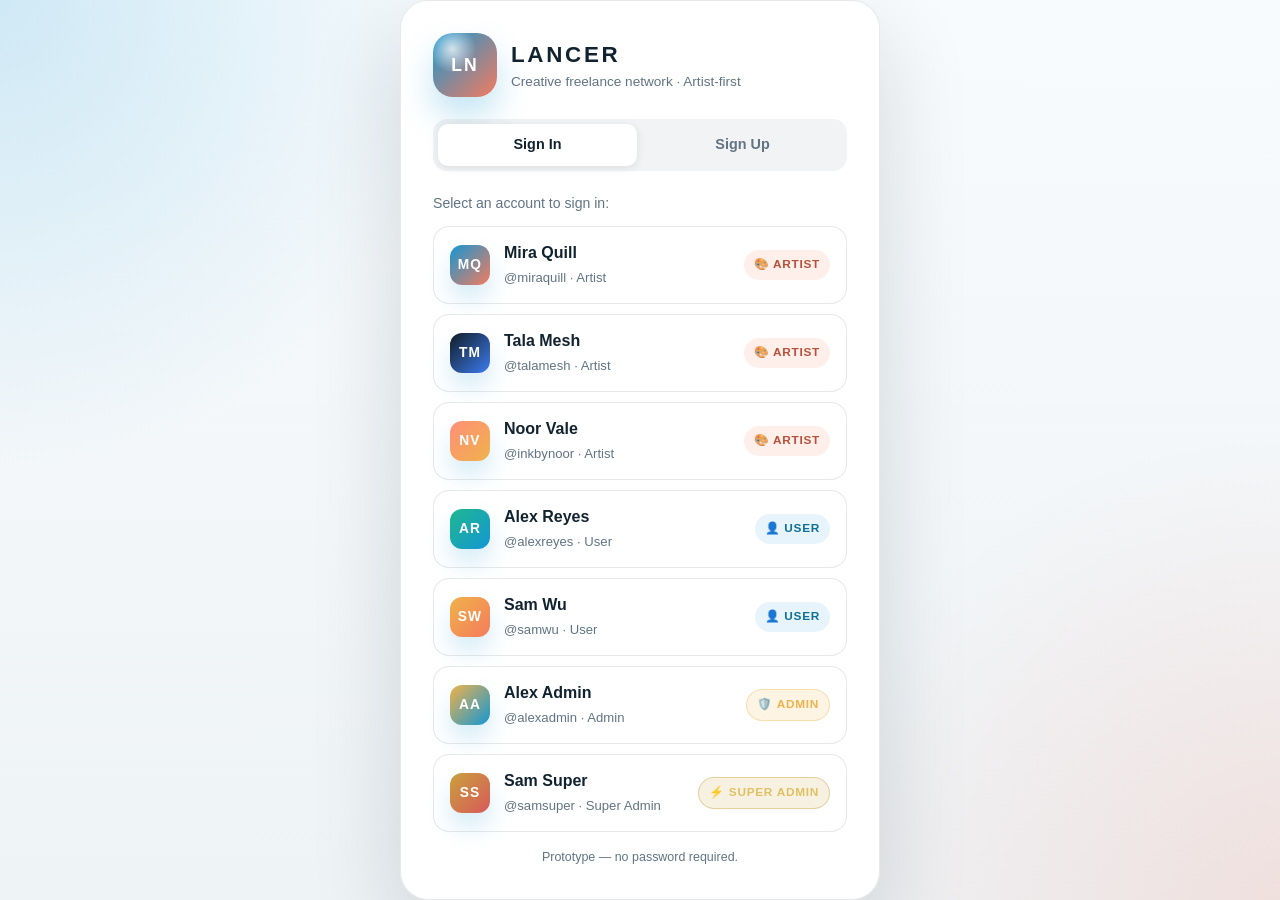
==== commit 2f149db4: "Lancer.html" ====
--- a/TerraLance/Lancer/Lancer.html
+++ b/TerraLance/Lancer/Lancer.html
@@ -1,2007 +1,3037 @@
-<!DOCTYPE html>
+<!doctype html>
 <html lang="en">
-<head>
-    <meta charset="UTF-8">
-    <meta name="viewport" content="width=device-width, initial-scale=1.0">
-    <title>Lancer | Artist Network</title>
-    <style>
-        :root {
-            --bg: #eef3f6;
-            --bg-soft: #f8fbfd;
-            --surface: rgba(255, 255, 255, 0.82);
-            --surface-strong: rgba(255, 255, 255, 0.94);
-            --surface-solid: #ffffff;
-            --line: rgba(17, 35, 47, 0.10);
-            --line-strong: rgba(17, 35, 47, 0.18);
-            --text: #11232f;
-            --muted: #607483;
-            --accent: #1497d4;
-            --accent-deep: #0f6f98;
-            --mint: #1fb78f;
-            --coral: #f57b5d;
-            --gold: #f0b24a;
-            --ink: #07131a;
-            --danger: #d85a5a;
-            --shadow: 0 24px 70px rgba(7, 19, 26, 0.12);
-            --radius-xl: 28px;
-            --radius-lg: 22px;
-            --radius-md: 16px;
-            --radius-sm: 12px;
-            --space-1: 8px;
-            --space-2: 12px;
-            --space-3: 16px;
-            --space-4: 20px;
-            --space-5: 24px;
-            --text-xs: 0.78rem;
-            --text-sm: 0.88rem;
-            --text-md: 1rem;
-            --text-lg: 1.22rem;
-            --text-xl: 1.45rem;
-            --font-ui: "Segoe UI Variable", "Trebuchet MS", "Aptos", sans-serif;
-            --font-display: "Trebuchet MS", "Segoe UI Variable", sans-serif;
-        }
-        * {
-            box-sizing: border-box;
-            margin: 0;
-            padding: 0;
-        }
-        html {
-            scroll-behavior: smooth;
-        }
-        body {
-            min-height: 100vh;
-            font-family: var(--font-ui);
-            line-height: 1.5;
-            color: var(--text);
-            background:
-                radial-gradient(circle at top left, rgba(20, 151, 212, 0.16), transparent 28%),
-                radial-gradient(circle at top right, rgba(245, 123, 93, 0.14), transparent 26%),
-                linear-gradient(180deg, #f8fbfd 0%, #eef3f6 45%, #e8eef2 100%);
-            padding: 18px;
-            overflow-x: hidden;
-            transition: background 0.24s ease, color 0.24s ease;
-        }
-        body[data-theme="dark"] {
-            --bg: #0a1420;
-            --bg-soft: #0f1d2d;
-            --surface: rgba(13, 28, 42, 0.86);
-            --surface-strong: rgba(17, 34, 51, 0.96);
-            --surface-solid: #13273a;
-            --line: rgba(145, 179, 205, 0.18);
-            --line-strong: rgba(145, 179, 205, 0.30);
-            --text: #e8f0f7;
-            --muted: #9cb2c5;
-            --accent: #38bdf8;
-            --accent-deep: #1696c9;
-            --shadow: 0 24px 70px rgba(2, 8, 14, 0.62);
-            background:
-                radial-gradient(circle at top left, rgba(56, 189, 248, 0.16), transparent 35%),
-                radial-gradient(circle at top right, rgba(245, 123, 93, 0.14), transparent 30%),
-                linear-gradient(180deg, #08111b 0%, #0b1724 46%, #0f1c2b 100%);
-        }
-        body[data-theme="dark"] .hero-side {
-            background: linear-gradient(180deg, rgba(9, 21, 33, 0.97), rgba(11, 25, 39, 0.94));
-        }
-        body[data-theme="dark"] .status-chip,
-        body[data-theme="dark"] .pill,
-        body[data-theme="dark"] .tag,
-        body[data-theme="dark"] .stat-badge,
-        body[data-theme="dark"] .tiny-button,
-        body[data-theme="dark"] .secondary-button,
-        body[data-theme="dark"] .search-input,
-        body[data-theme="dark"] .field input,
-        body[data-theme="dark"] .field select,
-        body[data-theme="dark"] .field textarea,
-        body[data-theme="dark"] .composer-box textarea,
-        body[data-theme="dark"] .reply-box textarea {
-            background: rgba(10, 24, 37, 0.86);
-            color: var(--text);
-            border-color: var(--line);
-        }
-        body[data-theme="dark"] .topbar,
-        body[data-theme="dark"] .order-card,
-        body[data-theme="dark"] .kanban-column {
-            background: rgba(15, 31, 47, 0.92);
-        }
-        body[data-theme="dark"] .profile-tab.active {
-            background: rgba(14, 31, 47, 0.95);
-            box-shadow: 0 2px 10px rgba(3, 9, 15, 0.5);
-        }
-        body[data-theme="dark"] .hero-main {
-            background: linear-gradient(145deg, rgba(20, 39, 58, 0.98), rgba(16, 33, 49, 0.96));
-            border-color: rgba(56, 189, 248, 0.36);
-        }
-        body[data-theme="dark"] .dialog {
-            background: rgba(17, 34, 51, 0.97);
-            border-color: var(--line);
-            box-shadow: 0 28px 80px rgba(2, 8, 14, 0.62);
-        }
-        body[data-theme="dark"] .empty-state {
-            background: rgba(12, 26, 39, 0.74);
-        }
-        body[data-theme="dark"] .login-screen {
-            background:
-                radial-gradient(circle at top left, rgba(56, 189, 248, 0.18), transparent 32%),
-                radial-gradient(circle at bottom right, rgba(245, 123, 93, 0.16), transparent 32%),
-                linear-gradient(180deg, #08111b 0%, #0d1a29 100%);
-        }
-        body[data-theme="dark"] .login-card {
-            background: rgba(17, 34, 51, 0.96);
-            border-color: var(--line);
-            box-shadow: 0 32px 90px rgba(2, 8, 14, 0.62);
-        }
-        body[data-theme="dark"] .login-tabs {
-            background: rgba(145, 179, 205, 0.12);
-        }
-        body[data-theme="dark"] .login-tab.active {
-            background: rgba(13, 29, 45, 0.95);
-            color: var(--text);
-            box-shadow: 0 2px 10px rgba(3, 9, 15, 0.5);
-        }
-        body[data-theme="dark"] .role-user {
-            background: rgba(56, 189, 248, 0.16);
-            color: #a5e3ff;
-        }
-        body[data-theme="dark"] .role-artist {
-            background: rgba(245, 123, 93, 0.16);
-            color: #ffc3b6;
-        }
-        body::before {
-            content: "";
-            position: fixed;
-            inset: 0;
-            pointer-events: none;
-            background-image:
-                linear-gradient(rgba(17, 35, 47, 0.028) 1px, transparent 1px),
-                linear-gradient(90deg, rgba(17, 35, 47, 0.028) 1px, transparent 1px);
-            background-size: 44px 44px;
-            mask-image: linear-gradient(180deg, rgba(0, 0, 0, 0.35), transparent 85%);
-        }
-        button,
-        input,
-        select,
-        textarea {
-            font: inherit;
-        }
-        button {
-            border: 0;
-            background: none;
-            cursor: pointer;
-            color: inherit;
-        }
-        :focus-visible {
-            outline: 2px solid color-mix(in srgb, var(--accent) 76%, white);
-            outline-offset: 2px;
-        }
-        .app-shell {
-            max-width: 1440px;
-            margin: 0 auto;
-            display: grid;
-            grid-template-columns: 260px minmax(0, 1fr) 320px;
-            gap: 18px;
-            align-items: start;
-        }
-        .panel {
-            background: var(--surface);
-            border: 1px solid var(--line);
-            border-radius: var(--radius-xl);
-            box-shadow: var(--shadow);
-            backdrop-filter: blur(18px);
-        }
-        .sidebar,
-        .workspace,
-        .right-rail {
-            min-height: calc(100vh - 36px);
-        }
-        .sidebar,
-        .right-rail {
-            position: sticky;
-            top: 18px;
-            padding: 22px;
-        }
-        .brand {
-            display: grid;
-            gap: 10px;
-            margin-bottom: 22px;
-        }
-        .brand-mark {
-            width: 58px;
-            height: 58px;
-            border-radius: 20px;
-            background:
-                radial-gradient(circle at 30% 25%, rgba(255, 255, 255, 0.75), transparent 36%),
-                linear-gradient(135deg, var(--accent), var(--coral));
-            display: grid;
-            place-items: center;
-            color: white;
-            font-weight: 800;
-            letter-spacing: 0.12em;
-            box-shadow: 0 18px 32px rgba(20, 151, 212, 0.25);
-        }
-        .brand h1 {
-            font-family: var(--font-display);
-            letter-spacing: 0.12em;
-            font-size: 1.1rem;
-        }
-        .brand p,
-        .muted {
-            color: var(--muted);
-        }
-        .status-chip,
-        .pill,
-        .tag,
-        .stat-badge {
-            display: inline-flex;
-            align-items: center;
-            gap: var(--space-1);
-            border-radius: 999px;
-            padding: 7px 11px;
-            border: 1px solid var(--line);
-            background: rgba(255, 255, 255, 0.7);
-            color: var(--muted);
-            font-size: var(--text-xs);
-        }
-        .status-dot {
-            width: 8px;
-            height: 8px;
-            border-radius: 50%;
-            background: var(--mint);
-            box-shadow: 0 0 0 6px rgba(31, 183, 143, 0.13);
-        }
-        .nav-group {
-            display: grid;
-            gap: 8px;
-            margin-bottom: 20px;
-        }
-        .nav-button,
-        .mobile-nav button {
-            width: 100%;
-            display: flex;
-            align-items: center;
-            justify-content: space-between;
-            gap: 12px;
-            padding: 14px 16px;
-            border-radius: 18px;
-            color: var(--muted);
-            transition: transform 0.18s ease, background 0.18s ease, color 0.18s ease, border-color 0.18s ease, box-shadow 0.18s ease;
-            border: 1px solid transparent;
-        }
-        .nav-button span:first-child,
-        .mobile-nav button span:first-child {
-            font-weight: 700;
-            color: var(--text);
-        }
-        .nav-button:hover,
-        .mobile-nav button:hover {
-            transform: translateY(-1px);
-            background: rgba(255, 255, 255, 0.7);
-            border-color: var(--line);
-            box-shadow: 0 8px 18px rgba(7, 19, 26, 0.08);
-        }
-        .nav-button.active,
-        .mobile-nav button.active {
-            background: linear-gradient(135deg, rgba(20, 151, 212, 0.12), rgba(245, 123, 93, 0.10));
-            border-color: rgba(20, 151, 212, 0.22);
-            color: var(--text);
-        }
-        .primary-button,
-        .secondary-button,
-        .tiny-button,
-        .ghost-button {
-            display: inline-flex;
-            align-items: center;
-            justify-content: center;
-            gap: var(--space-1);
-            border-radius: 16px;
-            padding: 10px 14px;
-            min-height: 40px;
-            font-size: var(--text-sm);
-            font-weight: 700;
-            letter-spacing: 0.01em;
-            transition: transform 0.18s ease, opacity 0.18s ease, background 0.18s ease, box-shadow 0.18s ease, border-color 0.18s ease;
-        }
-        .primary-button:hover,
-        .secondary-button:hover,
-        .tiny-button:hover,
-        .ghost-button:hover {
-            transform: translateY(-1px);
-            box-shadow: 0 10px 20px rgba(7, 19, 26, 0.09);
-        }
-        .primary-button:active,
-        .secondary-button:active,
-        .tiny-button:active,
-        .ghost-button:active,
-        .nav-button:active,
-        .mobile-nav button:active,
-        .thread-item:active,
-        .feed-card:active,
-        .creator-tier:active {
-            transform: translateY(0) scale(0.992);
-        }
-        .primary-button {
-            background: linear-gradient(135deg, var(--accent), var(--accent-deep));
-            color: white;
-            box-shadow: 0 14px 26px rgba(20, 151, 212, 0.24);
-        }
-        .secondary-button {
-            background: rgba(17, 35, 47, 0.06);
-            border: 1px solid var(--line);
-        }
-        .ghost-button {
-            background: transparent;
-            border: 1px dashed var(--line-strong);
-            color: var(--muted);
-        }
-        .tiny-button {
-            padding: 8px 12px;
-            border-radius: 12px;
-            background: rgba(17, 35, 47, 0.06);
-            border: 1px solid var(--line);
-            font-size: var(--text-xs);
-            min-height: 34px;
-        }
-        .tiny-button[data-variant="accent"] {
-            background: rgba(20, 151, 212, 0.10);
-            border-color: rgba(20, 151, 212, 0.24);
-            color: var(--accent-deep);
-        }
-        .tiny-button[data-variant="danger"] {
-            color: var(--danger);
-        }
-        .sidebar-card,
-        .rail-card,
-        .section-card,
-        .feed-card,
-        .summary-card,
-        .thread-list,
-        .chat-panel,
-        .kanban-column,
-        .portfolio-card,
-        .artist-card,
-        .metric-card {
-            border: 1px solid var(--line);
-            background: var(--surface-strong);
-            border-radius: var(--radius-lg);
-        }
-        .sidebar-card,
-        .rail-card {
-            padding: var(--space-3);
-            margin-top: var(--space-3);
-        }
-        .workspace {
-            padding: var(--space-3);
-        }
-        .topbar {
-            display: flex;
-            justify-content: space-between;
-            align-items: center;
-            gap: var(--space-3);
-            padding: 14px var(--space-3);
-            border: 1px solid var(--line);
-            border-radius: 18px;
-            background: color-mix(in srgb, var(--surface-solid) 86%, transparent);
-            position: sticky;
-            top: 18px;
-            z-index: 8;
-            backdrop-filter: blur(16px);
-        }
-        .topbar-meta {
-            display: grid;
-            gap: 4px;
-        }
-        .topbar h2 {
-            font-size: var(--text-xl);
-            font-family: var(--font-display);
-            line-height: 1.2;
-        }
-        .search-wrap {
-            display: flex;
-            align-items: center;
-            gap: 10px;
-            min-width: 290px;
-        }
-        .search-input,
-        .field input,
-        .field select,
-        .field textarea,
-        .composer-box textarea,
-        .reply-box textarea {
-            width: 100%;
-            border-radius: 16px;
-            border: 1px solid var(--line);
-            background: rgba(248, 251, 253, 0.95);
-            color: var(--text);
-            padding: 13px 14px;
-            outline: none;
-            transition: border-color 0.18s ease, box-shadow 0.18s ease;
-        }
-        .search-input:focus,
-        .field input:focus,
-        .field select:focus,
-        .field textarea:focus,
-        .composer-box textarea:focus,
-        .reply-box textarea:focus {
-            border-color: rgba(20, 151, 212, 0.45);
-            box-shadow: 0 0 0 4px rgba(20, 151, 212, 0.10);
-        }
-        .view-host {
-            display: grid;
-            gap: var(--space-3);
-            margin-top: var(--space-3);
-        }
-        .hero {
-            display: grid;
-            grid-template-columns: 1.35fr 0.95fr;
-            gap: 18px;
-        }
-        .hero-main,
-        .hero-side,
-        .section-card,
-        .summary-card,
-        .feed-card,
-        .metric-card,
-        .chat-panel,
-        .thread-list {
-            padding: var(--space-4);
-        }
-        .hero-main {
-            border-radius: var(--radius-xl);
-            border: 1px solid rgba(20, 151, 212, 0.20);
-            background:
-                radial-gradient(circle at top right, rgba(245, 123, 93, 0.22), transparent 26%),
-                linear-gradient(135deg, rgba(255, 255, 255, 0.98), rgba(243, 249, 252, 0.98));
-            box-shadow: var(--shadow);
-            display: grid;
-            gap: 16px;
-            overflow: hidden;
-            position: relative;
-        }
-        .hero-main::after {
-            content: "";
-            position: absolute;
-            inset: auto -70px -90px auto;
-            width: 230px;
-            height: 230px;
-            border-radius: 32px;
-            background: linear-gradient(135deg, rgba(20, 151, 212, 0.18), rgba(31, 183, 143, 0.10));
-            transform: rotate(18deg);
-        }
-        .hero-kicker {
-            color: var(--accent-deep);
-            font-size: 0.82rem;
-            font-weight: 800;
-            letter-spacing: 0.14em;
-            text-transform: uppercase;
-        }
-        .hero h3 {
-            font-family: var(--font-display);
-            font-size: clamp(2rem, 4vw, 3.15rem);
-            line-height: 0.98;
-            max-width: 10ch;
-        }
-        .hero p {
-            max-width: 58ch;
-            color: var(--muted);
-            line-height: 1.6;
-        }
-        .hero-actions,
-        .inline-actions,
-        .filters,
-        .chip-row,
-        .metric-row,
-        .stage-mini-grid,
-        .card-meta,
-        .profile-pills {
-            display: flex;
-            flex-wrap: wrap;
-            gap: 10px;
-        }
-        .hero-side {
-            display: grid;
-            gap: 14px;
-            border-radius: var(--radius-xl);
-            background: linear-gradient(180deg, rgba(17, 35, 47, 0.96), rgba(17, 35, 47, 0.90));
-            color: white;
-            box-shadow: var(--shadow);
-        }
-        .hero-side .muted,
-        .hero-side .pill {
-            color: rgba(255, 255, 255, 0.74);
-            border-color: rgba(255, 255, 255, 0.12);
-            background: rgba(255, 255, 255, 0.04);
-        }
-        .stage-mini-grid {
-            gap: 12px;
-        }
-        .mini-stage {
-            min-width: 94px;
-            flex: 1;
-            border-radius: 18px;
-            padding: 14px;
-            background: rgba(255, 255, 255, 0.05);
-            border: 1px solid rgba(255, 255, 255, 0.10);
-        }
-        .mini-stage strong {
-            display: block;
-            font-size: 1.2rem;
-            margin-bottom: 4px;
-        }
-        .grid-two {
-            display: grid;
-            grid-template-columns: minmax(0, 1.25fr) minmax(300px, 0.75fr);
-            gap: 18px;
-        }
-        .section-header,
-        .list-head {
-            display: flex;
-            align-items: flex-start;
-            justify-content: space-between;
-            gap: 12px;
-            margin-bottom: 16px;
-        }
-        .section-title {
-            display: grid;
-            gap: 4px;
-        }
-        .section-title h4,
-        .list-head h4 {
-            font-size: var(--text-lg);
-            font-family: var(--font-display);
-            line-height: 1.2;
-        }
-        .feed-stack,
-        .artist-stack,
-        .portfolio-grid,
-        .metrics-grid,
-        .order-list,
-        .reminder-list,
-        .thread-items,
-        .message-stack {
-            display: grid;
-            gap: 14px;
-        }
-        .feed-card,
-        .artist-card,
-        .portfolio-card,
-        .metric-card {
-            animation: riseIn 0.42s ease both;
-        }
-        .feed-card {
-            border-radius: 18px;
-            transition: transform 0.18s ease, border-color 0.18s ease, background 0.18s ease, box-shadow 0.18s ease;
-        }
-        .feed-card:hover {
-            transform: translateY(-1px);
-            border-color: color-mix(in srgb, var(--accent) 36%, var(--line));
-            background: color-mix(in srgb, var(--surface-strong) 92%, var(--accent) 8%);
-            box-shadow: 0 14px 30px rgba(7, 19, 26, 0.12);
-        }
-        .feed-head,
-        .artist-head,
-        .portfolio-head,
-        .message-head,
-        .order-head {
-            display: flex;
-            justify-content: space-between;
-            align-items: flex-start;
-            gap: 14px;
-        }
-        .identity {
-            display: flex;
-            gap: 12px;
-            align-items: center;
-        }
-        .avatar {
-            width: 46px;
-            height: 46px;
-            border-radius: 16px;
-            display: grid;
-            place-items: center;
-            color: white;
-            font-weight: 800;
-            letter-spacing: 0.08em;
-            background: linear-gradient(135deg, var(--accent), var(--coral));
-            box-shadow: 0 14px 24px rgba(20, 151, 212, 0.18);
-            flex-shrink: 0;
-        }
-        .avatar.small {
-            width: 38px;
-            height: 38px;
-            border-radius: 14px;
-            font-size: 0.86rem;
-        }
-        .identity strong,
-        .artist-meta strong,
-        .portfolio-copy strong {
-            display: block;
-        }
-        .identity small,
-        .artist-meta small,
-        .portfolio-copy small,
-        .message-bubble small,
-        .order-card small {
-            color: var(--muted);
-        }
-        .feed-body,
-        .portfolio-copy p,
-        .artist-copy p,
-        .message-bubble p,
-        .profile-bio,
-        .order-notes {
-            line-height: 1.58;
-            color: var(--muted);
-        }
-        .feed-actions {
-            display: flex;
-            gap: 8px;
-            flex-wrap: wrap;
-        }
-        .feed-action {
-            border: 1px solid var(--line);
-            border-radius: 999px;
-            padding: 7px 11px;
-            font-size: 0.8rem;
-            color: var(--muted);
-            background: rgba(255, 255, 255, 0.72);
-        }
-        .composer-box,
-        .summary-card,
-        .section-card {
-            display: grid;
-            gap: 14px;
-        }
-        .summary-grid,
-        .metrics-grid {
-            display: grid;
-            grid-template-columns: repeat(3, minmax(0, 1fr));
-            gap: 14px;
-        }
-        .metric-card strong,
-        .summary-number {
-            display: block;
-            font-size: 1.7rem;
-            font-family: var(--font-display);
-            margin-top: 6px;
-        }
-        .artist-grid,
-        .portfolio-grid {
-            grid-template-columns: repeat(2, minmax(0, 1fr));
-            display: grid;
-            gap: 14px;
-        }
-        .artist-card {
-            padding: 18px;
-            display: grid;
-            gap: 14px;
-        }
-        .artist-stats {
-            display: grid;
-            grid-template-columns: repeat(3, minmax(0, 1fr));
-            gap: 10px;
-        }
-        .artist-stats div {
-            padding: 12px;
-            border-radius: 16px;
-            background: rgba(17, 35, 47, 0.04);
-            border: 1px solid var(--line);
-            text-align: center;
-        }
-        .artist-stats strong {
-            display: block;
-            font-size: 1.12rem;
-        }
-        .portfolio-toolbar,
-        .studio-strip {
-            display: grid;
-            gap: 14px;
-        }
-        .filter-grid {
-            display: grid;
-            grid-template-columns: minmax(0, 1.8fr) repeat(2, minmax(150px, 0.9fr));
-            gap: 12px;
-        }
-        .portfolio-card {
-            overflow: hidden;
-        }
-        .portfolio-art {
-            aspect-ratio: 4 / 5;
-            position: relative;
-            overflow: hidden;
-            background: linear-gradient(140deg, var(--tone-a), var(--tone-b));
-        }
-        .portfolio-art::before,
-        .portfolio-art::after {
-            content: "";
-            position: absolute;
-            inset: auto;
-            border-radius: 999px;
-        }
-        .portfolio-art::before {
-            width: 170px;
-            height: 170px;
-            top: 14px;
-            right: -36px;
-            background: radial-gradient(circle, rgba(255, 255, 255, 0.34), transparent 65%);
-        }
-        .portfolio-art::after {
-            width: 210px;
-            height: 210px;
-            bottom: -94px;
-            left: -44px;
-            background: radial-gradient(circle, rgba(7, 19, 26, 0.14), transparent 60%);
-        }
-        .art-overlay {
-            position: absolute;
-            inset: 0;
-            padding: 18px;
-            display: flex;
-            flex-direction: column;
-            justify-content: space-between;
-            background: linear-gradient(180deg, rgba(7, 19, 26, 0.10), rgba(7, 19, 26, 0.42));
-            color: white;
-        }
-        .art-label {
-            display: inline-flex;
-            align-self: flex-start;
-            padding: 8px 12px;
-            border-radius: 999px;
-            background: rgba(255, 255, 255, 0.16);
-            border: 1px solid rgba(255, 255, 255, 0.14);
-            font-size: 0.82rem;
-            backdrop-filter: blur(10px);
-        }
-        .art-title {
-            font-size: 1.1rem;
-            font-weight: 800;
-            max-width: 14ch;
-            line-height: 1.05;
-        }
-        .portfolio-copy {
-            padding: 18px;
-            display: grid;
-            gap: 12px;
-        }
-        .portfolio-foot,
-        .artist-foot,
-        .thread-meta,
-        .profile-stats {
-            display: flex;
-            flex-wrap: wrap;
-            justify-content: space-between;
-            gap: 10px;
-            align-items: center;
-        }
-        .kanban-board {
-            display: grid;
-            grid-template-columns: repeat(5, minmax(230px, 1fr));
-            gap: 14px;
-            overflow-x: auto;
-            padding-bottom: 4px;
-        }
-        .kanban-column {
-            padding: 16px;
-            min-height: 240px;
-            display: grid;
-            align-content: start;
-            gap: 12px;
-            background: rgba(255, 255, 255, 0.88);
-        }
-        .kanban-column header {
-            display: flex;
-            justify-content: space-between;
-            align-items: center;
-            gap: 12px;
-            padding-bottom: 10px;
-            border-bottom: 1px solid var(--line);
-        }
-        .order-card {
-            padding: 14px;
-            border-radius: 18px;
-            border: 1px solid var(--line);
-            background: linear-gradient(180deg, rgba(248, 251, 253, 0.98), rgba(243, 248, 251, 0.98));
-            display: grid;
-            gap: 12px;
-        }
-        .stage-tag {
-            display: inline-flex;
-            align-items: center;
-            justify-content: center;
-            font-size: 0.76rem;
-            font-weight: 800;
-            letter-spacing: 0.06em;
-            padding: 8px 11px;
-            border-radius: 999px;
-            text-transform: uppercase;
-            width: fit-content;
-        }
-        .stage-brief { background: rgba(20, 151, 212, 0.11); color: var(--accent-deep); }
-        .stage-sketch { background: rgba(245, 123, 93, 0.12); color: #b85039; }
-        .stage-revision { background: rgba(240, 178, 74, 0.16); color: #996a14; }
-        .stage-final { background: rgba(31, 183, 143, 0.13); color: #0f7e61; }
-        .stage-delivered { background: rgba(17, 35, 47, 0.10); color: var(--text); }
-        .thread-layout {
-            display: grid;
-            grid-template-columns: minmax(290px, 0.86fr) minmax(0, 1.14fr);
-            gap: 18px;
-        }
-        .thread-list,
-        .chat-panel {
-            min-height: 640px;
-        }
-        .thread-item {
-            padding: 14px;
-            border-radius: 18px;
-            border: 1px solid transparent;
-            transition: background 0.18s ease, border-color 0.18s ease, transform 0.18s ease, box-shadow 0.18s ease;
-        }
-        .thread-item:hover {
-            background: rgba(17, 35, 47, 0.04);
-            border-color: var(--line);
-            transform: translateY(-1px);
-            box-shadow: 0 10px 22px rgba(7, 19, 26, 0.09);
-        }
-        .thread-item.active {
-            background: linear-gradient(135deg, rgba(20, 151, 212, 0.10), rgba(245, 123, 93, 0.08));
-            border-color: rgba(20, 151, 212, 0.22);
-        }
-        .message-stack {
-            align-content: start;
-            padding: 6px 0 4px;
-            min-height: 420px;
-        }
-        .message {
-            display: flex;
-            gap: 10px;
-        }
-        .message.self {
-            justify-content: flex-end;
-        }
-        .message-bubble {
-            max-width: 78%;
-            padding: 14px 15px;
-            border-radius: 18px;
-            background: rgba(17, 35, 47, 0.06);
-            border: 1px solid var(--line);
-        }
-        .message.self .message-bubble {
-            background: linear-gradient(135deg, rgba(20, 151, 212, 0.14), rgba(31, 183, 143, 0.12));
-            border-color: rgba(20, 151, 212, 0.22);
-        }
-        .reply-box {
-            display: grid;
-            gap: 12px;
-            margin-top: auto;
-        }
-        .reply-actions {
-            display: flex;
-            justify-content: space-between;
-            align-items: center;
-            gap: 12px;
-        }
-        .profile-hero {
-            display: grid;
-            grid-template-columns: minmax(0, 1fr) 320px;
-            gap: 18px;
-        }
-        .profile-main,
-        .profile-side {
-            padding: 22px;
-            border-radius: var(--radius-xl);
-            border: 1px solid var(--line);
-            background: var(--surface-strong);
-        }
-        .profile-banner {
-            height: 180px;
-            border-radius: 22px;
-            background:
-                radial-gradient(circle at 20% 25%, rgba(255, 255, 255, 0.55), transparent 24%),
-                linear-gradient(135deg, rgba(20, 151, 212, 0.90), rgba(17, 35, 47, 0.88) 42%, rgba(245, 123, 93, 0.82));
-            margin-bottom: 18px;
-            position: relative;
-            overflow: hidden;
-        }
-        .profile-banner::after {
-            content: "";
-            position: absolute;
-            inset: auto 18px 18px auto;
-            width: 120px;
-            height: 120px;
-            border-radius: 30px;
-            border: 1px solid rgba(255, 255, 255, 0.22);
-            background: rgba(255, 255, 255, 0.08);
-            transform: rotate(18deg);
-        }
-        .profile-header {
-            display: flex;
-            justify-content: space-between;
-            gap: 18px;
-            align-items: flex-start;
-            margin-bottom: 18px;
-        }
-        .profile-id {
-            display: flex;
-            gap: 14px;
-        }
-        .profile-avatar {
-            width: 74px;
-            height: 74px;
-            border-radius: 22px;
-            display: grid;
-            place-items: center;
-            color: white;
-            font-weight: 800;
-            letter-spacing: 0.08em;
-            background: linear-gradient(135deg, var(--accent), var(--coral));
-            box-shadow: 0 20px 34px rgba(20, 151, 212, 0.22);
-            margin-top: -48px;
-            border: 6px solid rgba(255, 255, 255, 0.92);
-        }
-        .profile-stats {
-            padding-top: 14px;
-            border-top: 1px solid var(--line);
-            margin-top: 18px;
-        }
-        .profile-stat-box {
-            min-width: 120px;
-            padding: 14px;
-            border-radius: 18px;
-            background: rgba(17, 35, 47, 0.04);
-            border: 1px solid var(--line);
-        }
-        .progress-row {
-            display: grid;
-            gap: 12px;
-        }
-        .progress-card {
-            padding: 14px;
-            border-radius: 18px;
-            background: rgba(17, 35, 47, 0.04);
-            border: 1px solid var(--line);
-        }
-        .progress-track {
-            margin-top: 10px;
-            height: 10px;
-            border-radius: 999px;
-            background: rgba(17, 35, 47, 0.08);
-            overflow: hidden;
-        }
-        .progress-fill {
-            height: 100%;
-            border-radius: inherit;
-            background: linear-gradient(90deg, var(--accent), var(--mint));
-        }
-        .empty-state {
-            padding: 28px;
-            border: 1px dashed var(--line-strong);
-            border-radius: 22px;
-            background: rgba(255, 255, 255, 0.55);
-            text-align: center;
-            color: var(--muted);
-        }
-        .dialog-backdrop {
-            position: fixed;
-            inset: 0;
-            background: rgba(7, 19, 26, 0.56);
-            display: none;
-            align-items: center;
-            justify-content: center;
-            padding: 20px;
-            z-index: 50;
-            backdrop-filter: blur(8px);
-        }
-        .dialog-backdrop.open {
-            display: flex;
-        }
-        .dialog {
-            width: min(760px, 100%);
-            border-radius: 28px;
-            background: rgba(255, 255, 255, 0.96);
-            border: 1px solid var(--line);
-            box-shadow: 0 28px 80px rgba(7, 19, 26, 0.22);
-            padding: 24px;
-            display: grid;
-            gap: 18px;
-            animation: riseIn 0.24s ease;
-        }
-        .dialog-head {
-            display: flex;
-            justify-content: space-between;
-            align-items: flex-start;
-            gap: 14px;
-        }
-        .dialog-grid {
-            display: grid;
-            grid-template-columns: repeat(2, minmax(0, 1fr));
-            gap: 14px;
-        }
-        .field {
-            display: grid;
-            gap: 8px;
-        }
-        .field label {
-            font-size: 0.88rem;
-            font-weight: 700;
-        }
-        .field.full {
-            grid-column: 1 / -1;
-        }
-        .dialog-actions {
-            display: flex;
-            justify-content: space-between;
-            align-items: center;
-            gap: 12px;
-            padding-top: 6px;
-        }
-        .mobile-nav {
-            display: none;
-            position: sticky;
-            bottom: 14px;
-            margin: 14px auto 0;
-            max-width: 900px;
-            border-radius: 24px;
-            padding: 10px;
-            background: rgba(255, 255, 255, 0.86);
-            border: 1px solid var(--line);
-            box-shadow: var(--shadow);
-            backdrop-filter: blur(18px);
-            z-index: 12;
-        }
-        .mobile-nav-inner {
-            display: grid;
-            grid-template-columns: repeat(6, minmax(0, 1fr));
-            gap: 8px;
-        }
-        .mobile-nav button {
-            padding: 12px 10px;
-            border-radius: 18px;
-            flex-direction: column;
-            justify-content: center;
-            text-align: center;
-            font-size: 0.78rem;
-        }
-        @keyframes riseIn {
-            from {
+    <head>
+        <meta charset="UTF-8" />
+        <meta name="viewport" content="width=device-width, initial-scale=1.0" />
+        <title>Lancer | Artist Network</title>
+        <style>
+            :root {
+                --bg: #eef3f6;
+                --bg-soft: #f8fbfd;
+                --surface: rgba(255, 255, 255, 0.82);
+                --surface-strong: rgba(255, 255, 255, 0.94);
+                --surface-solid: #ffffff;
+                --line: rgba(17, 35, 47, 0.1);
+                --line-strong: rgba(17, 35, 47, 0.18);
+                --text: #11232f;
+                --muted: #607483;
+                --accent: #1497d4;
+                --accent-deep: #0f6f98;
+                --mint: #1fb78f;
+                --coral: #f57b5d;
+                --gold: #f0b24a;
+                --ink: #07131a;
+                --danger: #d85a5a;
+                --shadow: 0 24px 70px rgba(7, 19, 26, 0.12);
+                --radius-xl: 28px;
+                --radius-lg: 22px;
+                --radius-md: 16px;
+                --radius-sm: 12px;
+                --space-1: 8px;
+                --space-2: 12px;
+                --space-3: 16px;
+                --space-4: 20px;
+                --space-5: 24px;
+                --text-xs: 0.78rem;
+                --text-sm: 0.88rem;
+                --text-md: 1rem;
+                --text-lg: 1.22rem;
+                --text-xl: 1.45rem;
+                --font-ui:
+                    "Segoe UI Variable", "Trebuchet MS", "Aptos", sans-serif;
+                --font-display: "Trebuchet MS", "Segoe UI Variable", sans-serif;
+            }
+            * {
+                box-sizing: border-box;
+                margin: 0;
+                padding: 0;
+            }
+            html {
+                scroll-behavior: smooth;
+            }
+            body {
+                min-height: 100vh;
+                font-family: var(--font-ui);
+                line-height: 1.5;
+                color: var(--text);
+                background:
+                    radial-gradient(
+                        circle at top left,
+                        rgba(20, 151, 212, 0.16),
+                        transparent 28%
+                    ),
+                    radial-gradient(
+                        circle at top right,
+                        rgba(245, 123, 93, 0.14),
+                        transparent 26%
+                    ),
+                    linear-gradient(
+                        180deg,
+                        #f8fbfd 0%,
+                        #eef3f6 45%,
+                        #e8eef2 100%
+                    );
+                padding: 18px;
+                overflow-x: hidden;
+                transition:
+                    background 0.24s ease,
+                    color 0.24s ease;
+            }
+            body[data-theme="dark"] {
+                --bg: #0a1420;
+                --bg-soft: #0f1d2d;
+                --surface: rgba(13, 28, 42, 0.86);
+                --surface-strong: rgba(17, 34, 51, 0.96);
+                --surface-solid: #13273a;
+                --line: rgba(145, 179, 205, 0.18);
+                --line-strong: rgba(145, 179, 205, 0.3);
+                --text: #e8f0f7;
+                --muted: #9cb2c5;
+                --accent: #38bdf8;
+                --accent-deep: #1696c9;
+                --shadow: 0 24px 70px rgba(2, 8, 14, 0.62);
+                background:
+                    radial-gradient(
+                        circle at top left,
+                        rgba(56, 189, 248, 0.16),
+                        transparent 35%
+                    ),
+                    radial-gradient(
+                        circle at top right,
+                        rgba(245, 123, 93, 0.14),
+                        transparent 30%
+                    ),
+                    linear-gradient(
+                        180deg,
+                        #08111b 0%,
+                        #0b1724 46%,
+                        #0f1c2b 100%
+                    );
+            }
+            body[data-theme="dark"] .hero-side {
+                background: linear-gradient(
+                    180deg,
+                    rgba(9, 21, 33, 0.97),
+                    rgba(11, 25, 39, 0.94)
+                );
+            }
+            body[data-theme="dark"] .status-chip,
+            body[data-theme="dark"] .pill,
+            body[data-theme="dark"] .tag,
+            body[data-theme="dark"] .stat-badge,
+            body[data-theme="dark"] .tiny-button,
+            body[data-theme="dark"] .secondary-button,
+            body[data-theme="dark"] .search-input,
+            body[data-theme="dark"] .field input,
+            body[data-theme="dark"] .field select,
+            body[data-theme="dark"] .field textarea,
+            body[data-theme="dark"] .composer-box textarea,
+            body[data-theme="dark"] .reply-box textarea {
+                background: rgba(10, 24, 37, 0.86);
+                color: var(--text);
+                border-color: var(--line);
+            }
+            body[data-theme="dark"] .topbar,
+            body[data-theme="dark"] .order-card,
+            body[data-theme="dark"] .kanban-column {
+                background: rgba(15, 31, 47, 0.92);
+            }
+            body[data-theme="dark"] .profile-tab.active {
+                background: rgba(14, 31, 47, 0.95);
+                box-shadow: 0 2px 10px rgba(3, 9, 15, 0.5);
+            }
+            body[data-theme="dark"] .hero-main {
+                background: linear-gradient(
+                    145deg,
+                    rgba(20, 39, 58, 0.98),
+                    rgba(16, 33, 49, 0.96)
+                );
+                border-color: rgba(56, 189, 248, 0.36);
+            }
+            body[data-theme="dark"] .dialog {
+                background: rgba(17, 34, 51, 0.97);
+                border-color: var(--line);
+                box-shadow: 0 28px 80px rgba(2, 8, 14, 0.62);
+            }
+            body[data-theme="dark"] .empty-state {
+                background: rgba(12, 26, 39, 0.74);
+            }
+            body[data-theme="dark"] .login-screen {
+                background:
+                    radial-gradient(
+                        circle at top left,
+                        rgba(56, 189, 248, 0.18),
+                        transparent 32%
+                    ),
+                    radial-gradient(
+                        circle at bottom right,
+                        rgba(245, 123, 93, 0.16),
+                        transparent 32%
+                    ),
+                    linear-gradient(180deg, #08111b 0%, #0d1a29 100%);
+            }
+            body[data-theme="dark"] .login-card {
+                background: rgba(17, 34, 51, 0.96);
+                border-color: var(--line);
+                box-shadow: 0 32px 90px rgba(2, 8, 14, 0.62);
+            }
+            body[data-theme="dark"] .login-tabs {
+                background: rgba(145, 179, 205, 0.12);
+            }
+            body[data-theme="dark"] .login-tab.active {
+                background: rgba(13, 29, 45, 0.95);
+                color: var(--text);
+                box-shadow: 0 2px 10px rgba(3, 9, 15, 0.5);
+            }
+            body[data-theme="dark"] .role-user {
+                background: rgba(56, 189, 248, 0.16);
+                color: #a5e3ff;
+            }
+            body[data-theme="dark"] .role-artist {
+                background: rgba(245, 123, 93, 0.16);
+                color: #ffc3b6;
+            }
+            body[data-theme="dark"] .role-admin {
+                background: rgba(240, 178, 74, 0.18);
+                color: #ffd06e;
+            }
+            body[data-theme="dark"] .role-super_admin {
+                background: rgba(201, 160, 61, 0.22);
+                color: #f5d87e;
+            }
+
+            body::before {
+                content: "";
+                position: fixed;
+                inset: 0;
+                pointer-events: none;
+                background-image:
+                    linear-gradient(
+                        rgba(17, 35, 47, 0.028) 1px,
+                        transparent 1px
+                    ),
+                    linear-gradient(
+                        90deg,
+                        rgba(17, 35, 47, 0.028) 1px,
+                        transparent 1px
+                    );
+                background-size: 44px 44px;
+                mask-image: linear-gradient(
+                    180deg,
+                    rgba(0, 0, 0, 0.35),
+                    transparent 85%
+                );
+            }
+            button,
+            input,
+            select,
+            textarea {
+                font: inherit;
+            }
+            button {
+                border: 0;
+                background: none;
+                cursor: pointer;
+                color: inherit;
+            }
+            :focus-visible {
+                outline: 2px solid color-mix(in srgb, var(--accent) 76%, white);
+                outline-offset: 2px;
+            }
+            .app-shell {
+                max-width: 1440px;
+                margin: 0 auto;
+                display: grid;
+                grid-template-columns: 260px minmax(0, 1fr) 320px;
+                gap: 18px;
+                align-items: start;
+            }
+            .panel {
+                background: var(--surface);
+                border: 1px solid var(--line);
+                border-radius: var(--radius-xl);
+                box-shadow: var(--shadow);
+                backdrop-filter: blur(18px);
+            }
+            .sidebar,
+            .workspace,
+            .right-rail {
+                min-height: calc(100vh - 36px);
+            }
+            .sidebar,
+            .right-rail {
+                position: sticky;
+                top: 18px;
+                padding: 22px;
+            }
+            .brand {
+                display: grid;
+                gap: 10px;
+                margin-bottom: 22px;
+            }
+            .brand-mark {
+                width: 58px;
+                height: 58px;
+                border-radius: 20px;
+                background:
+                    radial-gradient(
+                        circle at 30% 25%,
+                        rgba(255, 255, 255, 0.75),
+                        transparent 36%
+                    ),
+                    linear-gradient(135deg, var(--accent), var(--coral));
+                display: grid;
+                place-items: center;
+                color: white;
+                font-weight: 800;
+                letter-spacing: 0.12em;
+                box-shadow: 0 18px 32px rgba(20, 151, 212, 0.25);
+            }
+            .brand h1 {
+                font-family: var(--font-display);
+                letter-spacing: 0.12em;
+                font-size: 1.1rem;
+            }
+            .brand p,
+            .muted {
+                color: var(--muted);
+            }
+            .status-chip,
+            .pill,
+            .tag,
+            .stat-badge {
+                display: inline-flex;
+                align-items: center;
+                gap: var(--space-1);
+                border-radius: 999px;
+                padding: 7px 11px;
+                border: 1px solid var(--line);
+                background: rgba(255, 255, 255, 0.7);
+                color: var(--muted);
+                font-size: var(--text-xs);
+            }
+            .status-dot {
+                width: 8px;
+                height: 8px;
+                border-radius: 50%;
+                background: var(--mint);
+                box-shadow: 0 0 0 6px rgba(31, 183, 143, 0.13);
+            }
+            .nav-group {
+                display: grid;
+                gap: 8px;
+                margin-bottom: 20px;
+            }
+            .nav-button,
+            .mobile-nav button {
+                width: 100%;
+                display: flex;
+                align-items: center;
+                justify-content: space-between;
+                gap: 12px;
+                padding: 14px 16px;
+                border-radius: 18px;
+                color: var(--muted);
+                transition:
+                    transform 0.18s ease,
+                    background 0.18s ease,
+                    color 0.18s ease,
+                    border-color 0.18s ease,
+                    box-shadow 0.18s ease;
+                border: 1px solid transparent;
+            }
+            .nav-button span:first-child,
+            .mobile-nav button span:first-child {
+                font-weight: 700;
+                color: var(--text);
+            }
+            .nav-button:hover,
+            .mobile-nav button:hover {
+                transform: translateY(-1px);
+                background: rgba(255, 255, 255, 0.7);
+                border-color: var(--line);
+                box-shadow: 0 8px 18px rgba(7, 19, 26, 0.08);
+            }
+            .nav-button.active,
+            .mobile-nav button.active {
+                background: linear-gradient(
+                    135deg,
+                    rgba(20, 151, 212, 0.12),
+                    rgba(245, 123, 93, 0.1)
+                );
+                border-color: rgba(20, 151, 212, 0.22);
+                color: var(--text);
+            }
+            .primary-button,
+            .secondary-button,
+            .tiny-button,
+            .ghost-button {
+                display: inline-flex;
+                align-items: center;
+                justify-content: center;
+                gap: var(--space-1);
+                border-radius: 16px;
+                padding: 10px 14px;
+                min-height: 40px;
+                font-size: var(--text-sm);
+                font-weight: 700;
+                letter-spacing: 0.01em;
+                transition:
+                    transform 0.18s ease,
+                    opacity 0.18s ease,
+                    background 0.18s ease,
+                    box-shadow 0.18s ease,
+                    border-color 0.18s ease;
+            }
+            .primary-button:hover,
+            .secondary-button:hover,
+            .tiny-button:hover,
+            .ghost-button:hover {
+                transform: translateY(-1px);
+                box-shadow: 0 10px 20px rgba(7, 19, 26, 0.09);
+            }
+            .primary-button:active,
+            .secondary-button:active,
+            .tiny-button:active,
+            .ghost-button:active,
+            .nav-button:active,
+            .mobile-nav button:active,
+            .thread-item:active,
+            .feed-card:active,
+            .creator-tier:active {
+                transform: translateY(0) scale(0.992);
+            }
+            .primary-button {
+                background: linear-gradient(
+                    135deg,
+                    var(--accent),
+                    var(--accent-deep)
+                );
+                color: white;
+                box-shadow: 0 14px 26px rgba(20, 151, 212, 0.24);
+            }
+            .secondary-button {
+                background: rgba(17, 35, 47, 0.06);
+                border: 1px solid var(--line);
+            }
+            .ghost-button {
+                background: transparent;
+                border: 1px dashed var(--line-strong);
+                color: var(--muted);
+            }
+            .tiny-button {
+                padding: 8px 12px;
+                border-radius: 12px;
+                background: rgba(17, 35, 47, 0.06);
+                border: 1px solid var(--line);
+                font-size: var(--text-xs);
+                min-height: 34px;
+            }
+            .tiny-button[data-variant="accent"] {
+                background: rgba(20, 151, 212, 0.1);
+                border-color: rgba(20, 151, 212, 0.24);
+                color: var(--accent-deep);
+            }
+            .tiny-button[data-variant="danger"] {
+                color: var(--danger);
+            }
+            .sidebar-card,
+            .rail-card,
+            .section-card,
+            .feed-card,
+            .summary-card,
+            .thread-list,
+            .chat-panel,
+            .kanban-column,
+            .portfolio-card,
+            .artist-card,
+            .metric-card {
+                border: 1px solid var(--line);
+                background: var(--surface-strong);
+                border-radius: var(--radius-lg);
+            }
+            .sidebar-card,
+            .rail-card {
+                padding: var(--space-3);
+                margin-top: var(--space-3);
+            }
+            .workspace {
+                padding: var(--space-3);
+            }
+            .topbar {
+                display: flex;
+                justify-content: space-between;
+                align-items: center;
+                gap: var(--space-3);
+                padding: 14px var(--space-3);
+                border: 1px solid var(--line);
+                border-radius: 18px;
+                background: color-mix(
+                    in srgb,
+                    var(--surface-solid) 86%,
+                    transparent
+                );
+                position: sticky;
+                top: 18px;
+                z-index: 8;
+                backdrop-filter: blur(16px);
+            }
+            .topbar-meta {
+                display: grid;
+                gap: 4px;
+            }
+            .topbar h2 {
+                font-size: var(--text-xl);
+                font-family: var(--font-display);
+                line-height: 1.2;
+            }
+            .search-wrap {
+                display: flex;
+                align-items: center;
+                gap: 10px;
+                min-width: 290px;
+            }
+            .search-input,
+            .field input,
+            .field select,
+            .field textarea,
+            .composer-box textarea,
+            .reply-box textarea {
+                width: 100%;
+                border-radius: 16px;
+                border: 1px solid var(--line);
+                background: rgba(248, 251, 253, 0.95);
+                color: var(--text);
+                padding: 13px 14px;
+                outline: none;
+                transition:
+                    border-color 0.18s ease,
+                    box-shadow 0.18s ease;
+            }
+            .search-input:focus,
+            .field input:focus,
+            .field select:focus,
+            .field textarea:focus,
+            .composer-box textarea:focus,
+            .reply-box textarea:focus {
+                border-color: rgba(20, 151, 212, 0.45);
+                box-shadow: 0 0 0 4px rgba(20, 151, 212, 0.1);
+            }
+            .view-host {
+                display: grid;
+                gap: var(--space-3);
+                margin-top: var(--space-3);
+            }
+            .hero {
+                display: grid;
+                grid-template-columns: 1.35fr 0.95fr;
+                gap: 18px;
+            }
+            .hero-main,
+            .hero-side,
+            .section-card,
+            .summary-card,
+            .feed-card,
+            .metric-card,
+            .chat-panel,
+            .thread-list {
+                padding: var(--space-4);
+            }
+            .hero-main {
+                border-radius: var(--radius-xl);
+                border: 1px solid rgba(20, 151, 212, 0.2);
+                background:
+                    radial-gradient(
+                        circle at top right,
+                        rgba(245, 123, 93, 0.22),
+                        transparent 26%
+                    ),
+                    linear-gradient(
+                        135deg,
+                        rgba(255, 255, 255, 0.98),
+                        rgba(243, 249, 252, 0.98)
+                    );
+                box-shadow: var(--shadow);
+                display: grid;
+                gap: 16px;
+                overflow: hidden;
+                position: relative;
+            }
+            .hero-main::after {
+                content: "";
+                position: absolute;
+                inset: auto -70px -90px auto;
+                width: 230px;
+                height: 230px;
+                border-radius: 32px;
+                background: linear-gradient(
+                    135deg,
+                    rgba(20, 151, 212, 0.18),
+                    rgba(31, 183, 143, 0.1)
+                );
+                transform: rotate(18deg);
+            }
+            .hero-kicker {
+                color: var(--accent-deep);
+                font-size: 0.82rem;
+                font-weight: 800;
+                letter-spacing: 0.14em;
+                text-transform: uppercase;
+            }
+            .hero h3 {
+                font-family: var(--font-display);
+                font-size: clamp(2rem, 4vw, 3.15rem);
+                line-height: 0.98;
+                max-width: 10ch;
+            }
+            .hero p {
+                max-width: 58ch;
+                color: var(--muted);
+                line-height: 1.6;
+            }
+            .hero-actions,
+            .inline-actions,
+            .filters,
+            .chip-row,
+            .metric-row,
+            .stage-mini-grid,
+            .card-meta,
+            .profile-pills {
+                display: flex;
+                flex-wrap: wrap;
+                gap: 10px;
+            }
+            .hero-side {
+                display: grid;
+                gap: 14px;
+                border-radius: var(--radius-xl);
+                background: linear-gradient(
+                    180deg,
+                    rgba(17, 35, 47, 0.96),
+                    rgba(17, 35, 47, 0.9)
+                );
+                color: white;
+                box-shadow: var(--shadow);
+            }
+            .hero-side .muted,
+            .hero-side .pill {
+                color: rgba(255, 255, 255, 0.74);
+                border-color: rgba(255, 255, 255, 0.12);
+                background: rgba(255, 255, 255, 0.04);
+            }
+            .stage-mini-grid {
+                gap: 12px;
+            }
+            .mini-stage {
+                min-width: 94px;
+                flex: 1;
+                border-radius: 18px;
+                padding: 14px;
+                background: rgba(255, 255, 255, 0.05);
+                border: 1px solid rgba(255, 255, 255, 0.1);
+            }
+            .mini-stage strong {
+                display: block;
+                font-size: 1.2rem;
+                margin-bottom: 4px;
+            }
+            .grid-two {
+                display: grid;
+                grid-template-columns: minmax(0, 1.25fr) minmax(300px, 0.75fr);
+                gap: 18px;
+            }
+            .section-header,
+            .list-head {
+                display: flex;
+                align-items: flex-start;
+                justify-content: space-between;
+                gap: 12px;
+                margin-bottom: 16px;
+            }
+            .section-title {
+                display: grid;
+                gap: 4px;
+            }
+            .section-title h4,
+            .list-head h4 {
+                font-size: var(--text-lg);
+                font-family: var(--font-display);
+                line-height: 1.2;
+            }
+            .feed-stack,
+            .artist-stack,
+            .portfolio-grid,
+            .metrics-grid,
+            .order-list,
+            .reminder-list,
+            .thread-items,
+            .message-stack {
+                display: grid;
+                gap: 14px;
+            }
+            .feed-card,
+            .artist-card,
+            .portfolio-card,
+            .metric-card {
+                animation: riseIn 0.42s ease both;
+            }
+            .feed-card {
+                border-radius: 18px;
+                transition:
+                    transform 0.18s ease,
+                    border-color 0.18s ease,
+                    background 0.18s ease,
+                    box-shadow 0.18s ease;
+            }
+            .feed-card:hover {
+                transform: translateY(-1px);
+                border-color: color-mix(
+                    in srgb,
+                    var(--accent) 36%,
+                    var(--line)
+                );
+                background: color-mix(
+                    in srgb,
+                    var(--surface-strong) 92%,
+                    var(--accent) 8%
+                );
+                box-shadow: 0 14px 30px rgba(7, 19, 26, 0.12);
+            }
+            .feed-head,
+            .artist-head,
+            .portfolio-head,
+            .message-head,
+            .order-head {
+                display: flex;
+                justify-content: space-between;
+                align-items: flex-start;
+                gap: 14px;
+            }
+            .identity {
+                display: flex;
+                gap: 12px;
+                align-items: center;
+            }
+            .avatar {
+                width: 46px;
+                height: 46px;
+                border-radius: 16px;
+                display: grid;
+                place-items: center;
+                color: white;
+                font-weight: 800;
+                letter-spacing: 0.08em;
+                background: linear-gradient(
+                    135deg,
+                    var(--accent),
+                    var(--coral)
+                );
+                box-shadow: 0 14px 24px rgba(20, 151, 212, 0.18);
+                flex-shrink: 0;
+            }
+            .avatar.small {
+                width: 38px;
+                height: 38px;
+                border-radius: 14px;
+                font-size: 0.86rem;
+            }
+            .identity strong,
+            .artist-meta strong,
+            .portfolio-copy strong {
+                display: block;
+            }
+            .identity small,
+            .artist-meta small,
+            .portfolio-copy small,
+            .message-bubble small,
+            .order-card small {
+                color: var(--muted);
+            }
+            .feed-body,
+            .portfolio-copy p,
+            .artist-copy p,
+            .message-bubble p,
+            .profile-bio,
+            .order-notes {
+                line-height: 1.58;
+                color: var(--muted);
+            }
+            .feed-actions {
+                display: flex;
+                gap: 8px;
+                flex-wrap: wrap;
+            }
+            .feed-action {
+                border: 1px solid var(--line);
+                border-radius: 999px;
+                padding: 7px 11px;
+                font-size: 0.8rem;
+                color: var(--muted);
+                background: rgba(255, 255, 255, 0.72);
+            }
+            .composer-box,
+            .summary-card,
+            .section-card {
+                display: grid;
+                gap: 14px;
+            }
+            .summary-grid,
+            .metrics-grid {
+                display: grid;
+                grid-template-columns: repeat(3, minmax(0, 1fr));
+                gap: 14px;
+            }
+            .metric-card strong,
+            .summary-number {
+                display: block;
+                font-size: 1.7rem;
+                font-family: var(--font-display);
+                margin-top: 6px;
+            }
+            .artist-grid,
+            .portfolio-grid {
+                grid-template-columns: repeat(2, minmax(0, 1fr));
+                display: grid;
+                gap: 14px;
+            }
+            .artist-card {
+                padding: 18px;
+                display: grid;
+                gap: 14px;
+            }
+            .artist-stats {
+                display: grid;
+                grid-template-columns: repeat(3, minmax(0, 1fr));
+                gap: 10px;
+            }
+            .artist-stats div {
+                padding: 12px;
+                border-radius: 16px;
+                background: rgba(17, 35, 47, 0.04);
+                border: 1px solid var(--line);
+                text-align: center;
+            }
+            .artist-stats strong {
+                display: block;
+                font-size: 1.12rem;
+            }
+            .portfolio-toolbar,
+            .studio-strip {
+                display: grid;
+                gap: 14px;
+            }
+            .filter-grid {
+                display: grid;
+                grid-template-columns: minmax(0, 1.8fr) repeat(
+                        2,
+                        minmax(150px, 0.9fr)
+                    );
+                gap: 12px;
+            }
+            .portfolio-card {
+                overflow: hidden;
+            }
+            .portfolio-art {
+                aspect-ratio: 4 / 5;
+                position: relative;
+                overflow: hidden;
+                background: linear-gradient(
+                    140deg,
+                    var(--tone-a),
+                    var(--tone-b)
+                );
+            }
+            .portfolio-art::before,
+            .portfolio-art::after {
+                content: "";
+                position: absolute;
+                inset: auto;
+                border-radius: 999px;
+            }
+            .portfolio-art::before {
+                width: 170px;
+                height: 170px;
+                top: 14px;
+                right: -36px;
+                background: radial-gradient(
+                    circle,
+                    rgba(255, 255, 255, 0.34),
+                    transparent 65%
+                );
+            }
+            .portfolio-art::after {
+                width: 210px;
+                height: 210px;
+                bottom: -94px;
+                left: -44px;
+                background: radial-gradient(
+                    circle,
+                    rgba(7, 19, 26, 0.14),
+                    transparent 60%
+                );
+            }
+            .art-overlay {
+                position: absolute;
+                inset: 0;
+                padding: 18px;
+                display: flex;
+                flex-direction: column;
+                justify-content: space-between;
+                background: linear-gradient(
+                    180deg,
+                    rgba(7, 19, 26, 0.1),
+                    rgba(7, 19, 26, 0.42)
+                );
+                color: white;
+            }
+            .art-label {
+                display: inline-flex;
+                align-self: flex-start;
+                padding: 8px 12px;
+                border-radius: 999px;
+                background: rgba(255, 255, 255, 0.16);
+                border: 1px solid rgba(255, 255, 255, 0.14);
+                font-size: 0.82rem;
+                backdrop-filter: blur(10px);
+            }
+            .art-title {
+                font-size: 1.1rem;
+                font-weight: 800;
+                max-width: 14ch;
+                line-height: 1.05;
+            }
+            .portfolio-copy {
+                padding: 18px;
+                display: grid;
+                gap: 12px;
+            }
+            .portfolio-foot,
+            .artist-foot,
+            .thread-meta,
+            .profile-stats {
+                display: flex;
+                flex-wrap: wrap;
+                justify-content: space-between;
+                gap: 10px;
+                align-items: center;
+            }
+            .kanban-board {
+                display: grid;
+                grid-template-columns: repeat(5, minmax(230px, 1fr));
+                gap: 14px;
+                overflow-x: auto;
+                padding-bottom: 4px;
+            }
+            .kanban-column {
+                padding: 16px;
+                min-height: 240px;
+                display: grid;
+                align-content: start;
+                gap: 12px;
+                background: rgba(255, 255, 255, 0.88);
+            }
+            .kanban-column header {
+                display: flex;
+                justify-content: space-between;
+                align-items: center;
+                gap: 12px;
+                padding-bottom: 10px;
+                border-bottom: 1px solid var(--line);
+            }
+            .order-card {
+                padding: 14px;
+                border-radius: 18px;
+                border: 1px solid var(--line);
+                background: linear-gradient(
+                    180deg,
+                    rgba(248, 251, 253, 0.98),
+                    rgba(243, 248, 251, 0.98)
+                );
+                display: grid;
+                gap: 12px;
+            }
+            .stage-tag {
+                display: inline-flex;
+                align-items: center;
+                justify-content: center;
+                font-size: 0.76rem;
+                font-weight: 800;
+                letter-spacing: 0.06em;
+                padding: 8px 11px;
+                border-radius: 999px;
+                text-transform: uppercase;
+                width: fit-content;
+            }
+            .stage-brief {
+                background: rgba(20, 151, 212, 0.11);
+                color: var(--accent-deep);
+            }
+            .stage-sketch {
+                background: rgba(245, 123, 93, 0.12);
+                color: #b85039;
+            }
+            .stage-revision {
+                background: rgba(240, 178, 74, 0.16);
+                color: #996a14;
+            }
+            .stage-final {
+                background: rgba(31, 183, 143, 0.13);
+                color: #0f7e61;
+            }
+            .stage-delivered {
+                background: rgba(17, 35, 47, 0.1);
+                color: var(--text);
+            }
+            .thread-layout {
+                display: grid;
+                grid-template-columns: minmax(290px, 0.86fr) minmax(0, 1.14fr);
+                gap: 18px;
+            }
+            .thread-list,
+            .chat-panel {
+                min-height: 640px;
+            }
+            .thread-item {
+                padding: 14px;
+                border-radius: 18px;
+                border: 1px solid transparent;
+                transition:
+                    background 0.18s ease,
+                    border-color 0.18s ease,
+                    transform 0.18s ease,
+                    box-shadow 0.18s ease;
+            }
+            .thread-item:hover {
+                background: rgba(17, 35, 47, 0.04);
+                border-color: var(--line);
+                transform: translateY(-1px);
+                box-shadow: 0 10px 22px rgba(7, 19, 26, 0.09);
+            }
+            .thread-item.active {
+                background: linear-gradient(
+                    135deg,
+                    rgba(20, 151, 212, 0.1),
+                    rgba(245, 123, 93, 0.08)
+                );
+                border-color: rgba(20, 151, 212, 0.22);
+            }
+            .message-stack {
+                align-content: start;
+                padding: 6px 0 4px;
+                min-height: 420px;
+            }
+            .message {
+                display: flex;
+                gap: 10px;
+            }
+            .message.self {
+                justify-content: flex-end;
+            }
+            .message-bubble {
+                max-width: 78%;
+                padding: 14px 15px;
+                border-radius: 18px;
+                background: rgba(17, 35, 47, 0.06);
+                border: 1px solid var(--line);
+            }
+            .message.self .message-bubble {
+                background: linear-gradient(
+                    135deg,
+                    rgba(20, 151, 212, 0.14),
+                    rgba(31, 183, 143, 0.12)
+                );
+                border-color: rgba(20, 151, 212, 0.22);
+            }
+            .reply-box {
+                display: grid;
+                gap: 12px;
+                margin-top: auto;
+            }
+            .reply-actions {
+                display: flex;
+                justify-content: space-between;
+                align-items: center;
+                gap: 12px;
+            }
+            .profile-hero {
+                display: grid;
+                grid-template-columns: minmax(0, 1fr) 320px;
+                gap: 18px;
+            }
+            .profile-main,
+            .profile-side {
+                padding: 22px;
+                border-radius: var(--radius-xl);
+                border: 1px solid var(--line);
+                background: var(--surface-strong);
+            }
+            .profile-banner {
+                height: 180px;
+                border-radius: 22px;
+                background:
+                    radial-gradient(
+                        circle at 20% 25%,
+                        rgba(255, 255, 255, 0.55),
+                        transparent 24%
+                    ),
+                    linear-gradient(
+                        135deg,
+                        rgba(20, 151, 212, 0.9),
+                        rgba(17, 35, 47, 0.88) 42%,
+                        rgba(245, 123, 93, 0.82)
+                    );
+                margin-bottom: 18px;
+                position: relative;
+                overflow: hidden;
+            }
+            .profile-banner::after {
+                content: "";
+                position: absolute;
+                inset: auto 18px 18px auto;
+                width: 120px;
+                height: 120px;
+                border-radius: 30px;
+                border: 1px solid rgba(255, 255, 255, 0.22);
+                background: rgba(255, 255, 255, 0.08);
+                transform: rotate(18deg);
+            }
+            .profile-header {
+                display: flex;
+                justify-content: space-between;
+                gap: 18px;
+                align-items: flex-start;
+                margin-bottom: 18px;
+            }
+            .profile-id {
+                display: flex;
+                gap: 14px;
+            }
+            .profile-avatar {
+                width: 74px;
+                height: 74px;
+                border-radius: 22px;
+                display: grid;
+                place-items: center;
+                color: white;
+                font-weight: 800;
+                letter-spacing: 0.08em;
+                background: linear-gradient(
+                    135deg,
+                    var(--accent),
+                    var(--coral)
+                );
+                box-shadow: 0 20px 34px rgba(20, 151, 212, 0.22);
+                margin-top: -48px;
+                border: 6px solid rgba(255, 255, 255, 0.92);
+            }
+            .profile-stats {
+                padding-top: 14px;
+                border-top: 1px solid var(--line);
+                margin-top: 18px;
+            }
+            .profile-stat-box {
+                min-width: 120px;
+                padding: 14px;
+                border-radius: 18px;
+                background: rgba(17, 35, 47, 0.04);
+                border: 1px solid var(--line);
+            }
+            .progress-row {
+                display: grid;
+                gap: 12px;
+            }
+            .progress-card {
+                padding: 14px;
+                border-radius: 18px;
+                background: rgba(17, 35, 47, 0.04);
+                border: 1px solid var(--line);
+            }
+            .progress-track {
+                margin-top: 10px;
+                height: 10px;
+                border-radius: 999px;
+                background: rgba(17, 35, 47, 0.08);
+                overflow: hidden;
+            }
+            .progress-fill {
+                height: 100%;
+                border-radius: inherit;
+                background: linear-gradient(90deg, var(--accent), var(--mint));
+            }
+            .empty-state {
+                padding: 28px;
+                border: 1px dashed var(--line-strong);
+                border-radius: 22px;
+                background: rgba(255, 255, 255, 0.55);
+                text-align: center;
+                color: var(--muted);
+            }
+            .dialog-backdrop {
+                position: fixed;
+                inset: 0;
+                background: rgba(7, 19, 26, 0.56);
+                display: none;
+                align-items: center;
+                justify-content: center;
+                padding: 20px;
+                z-index: 50;
+                backdrop-filter: blur(8px);
+            }
+            .dialog-backdrop.open {
+                display: flex;
+            }
+            .dialog {
+                width: min(760px, 100%);
+                border-radius: 28px;
+                background: rgba(255, 255, 255, 0.96);
+                border: 1px solid var(--line);
+                box-shadow: 0 28px 80px rgba(7, 19, 26, 0.22);
+                padding: 24px;
+                display: grid;
+                gap: 18px;
+                animation: riseIn 0.24s ease;
+            }
+            .dialog-head {
+                display: flex;
+                justify-content: space-between;
+                align-items: flex-start;
+                gap: 14px;
+            }
+            .dialog-grid {
+                display: grid;
+                grid-template-columns: repeat(2, minmax(0, 1fr));
+                gap: 14px;
+            }
+            .field {
+                display: grid;
+                gap: 8px;
+            }
+            .field label {
+                font-size: 0.88rem;
+                font-weight: 700;
+            }
+            .field.full {
+                grid-column: 1 / -1;
+            }
+            .dialog-actions {
+                display: flex;
+                justify-content: space-between;
+                align-items: center;
+                gap: 12px;
+                padding-top: 6px;
+            }
+            .mobile-nav {
+                display: none;
+                position: sticky;
+                bottom: 14px;
+                margin: 14px auto 0;
+                max-width: 900px;
+                border-radius: 24px;
+                padding: 10px;
+                background: rgba(255, 255, 255, 0.86);
+                border: 1px solid var(--line);
+                box-shadow: var(--shadow);
+                backdrop-filter: blur(18px);
+                z-index: 12;
+            }
+            .mobile-nav-inner {
+                display: grid;
+                grid-template-columns: repeat(6, minmax(0, 1fr));
+                gap: 8px;
+            }
+            .mobile-nav button {
+                padding: 12px 10px;
+                border-radius: 18px;
+                flex-direction: column;
+                justify-content: center;
+                text-align: center;
+                font-size: 0.78rem;
+            }
+            @keyframes riseIn {
+                from {
+                    opacity: 0;
+                    transform: translateY(10px);
+                }
+                to {
+                    opacity: 1;
+                    transform: translateY(0);
+                }
+            }
+            @media (max-width: 1220px) {
+                .app-shell {
+                    grid-template-columns: 220px minmax(0, 1fr);
+                }
+                .right-rail {
+                    display: none;
+                }
+                .hero,
+                .profile-hero,
+                .grid-two,
+                .thread-layout {
+                    grid-template-columns: 1fr;
+                }
+            }
+            @media (max-width: 980px) {
+                body {
+                    padding: 12px;
+                }
+                .app-shell {
+                    grid-template-columns: 1fr;
+                }
+                .sidebar {
+                    display: none;
+                }
+                .workspace {
+                    min-height: auto;
+                }
+                .topbar {
+                    top: 12px;
+                    flex-direction: column;
+                    align-items: stretch;
+                }
+                .search-wrap {
+                    min-width: 0;
+                    width: 100%;
+                }
+                .hero,
+                .summary-grid,
+                .artist-grid,
+                .portfolio-grid,
+                .dialog-grid,
+                .filter-grid,
+                .metrics-grid,
+                .thread-layout,
+                .profile-hero {
+                    grid-template-columns: 1fr;
+                }
+                .mobile-nav {
+                    display: block;
+                }
+            }
+        </style>
+        <style>
+            /* ── LOGIN SCREEN ─────────────────────── */
+            .login-screen {
+                position: fixed;
+                inset: 0;
+                display: flex;
+                align-items: center;
+                justify-content: center;
+                background:
+                    radial-gradient(
+                        circle at top left,
+                        rgba(20, 151, 212, 0.18),
+                        transparent 30%
+                    ),
+                    radial-gradient(
+                        circle at bottom right,
+                        rgba(245, 123, 93, 0.16),
+                        transparent 30%
+                    ),
+                    linear-gradient(180deg, #f8fbfd 0%, #eef3f6 100%);
+                z-index: 999;
+                padding: 20px;
+            }
+            .login-screen.hidden {
+                display: none;
+            }
+            .login-card {
+                width: min(480px, 100%);
+                background: rgba(255, 255, 255, 0.96);
+                border: 1px solid var(--line);
+                border-radius: var(--radius-xl);
+                box-shadow: 0 32px 90px rgba(7, 19, 26, 0.15);
+                padding: 32px;
+                display: grid;
+                gap: 22px;
+                animation: riseIn 0.32s ease;
+            }
+            .login-brand {
+                display: flex;
+                gap: 14px;
+                align-items: center;
+            }
+            .login-tabs {
+                display: flex;
+                gap: 6px;
+                background: rgba(17, 35, 47, 0.05);
+                padding: 5px;
+                border-radius: 14px;
+            }
+            .login-tab {
+                flex: 1;
+                padding: 10px;
+                border-radius: 10px;
+                font-weight: 700;
+                font-size: 0.9rem;
+                color: var(--muted);
+                transition:
+                    background 0.18s,
+                    color 0.18s;
+            }
+            .login-tab.active {
+                background: white;
+                color: var(--text);
+                box-shadow: 0 2px 8px rgba(17, 35, 47, 0.1);
+            }
+            .login-panel {
+                display: none;
+            }
+            .login-panel.active {
+                display: grid;
+                gap: 12px;
+            }
+            .account-list {
+                display: grid;
+                gap: 10px;
+            }
+            .account-btn {
+                display: flex;
+                align-items: center;
+                gap: 14px;
+                padding: 14px 16px;
+                border-radius: var(--radius-md);
+                border: 1px solid var(--line);
+                background: var(--surface-strong);
+                transition:
+                    transform 0.18s,
+                    border-color 0.18s,
+                    box-shadow 0.18s;
+                text-align: left;
+                width: 100%;
+            }
+            .account-btn:hover {
+                transform: translateY(-1px);
+                border-color: rgba(20, 151, 212, 0.35);
+                box-shadow: 0 6px 20px rgba(20, 151, 212, 0.1);
+            }
+            .account-btn .account-info {
+                flex: 1;
+            }
+            .account-btn .account-info strong {
+                display: block;
+            }
+            .account-btn .account-info small {
+                color: var(--muted);
+                font-size: 0.82rem;
+            }
+            .account-role-badge {
+                font-size: 0.74rem;
+                font-weight: 800;
+                letter-spacing: 0.06em;
+                padding: 6px 10px;
+                border-radius: 999px;
+                text-transform: uppercase;
+            }
+            .role-user {
+                background: rgba(20, 151, 212, 0.1);
+                color: var(--accent-deep);
+            }
+            .role-artist {
+                background: rgba(245, 123, 93, 0.12);
+                color: #b85039;
+            }
+            .role-admin {
+                background: rgba(240, 178, 74, 0.15);
+                color: #f0b24a;
+                border: 1px solid rgba(240, 178, 74, 0.35);
+            }
+            .role-super_admin {
+                background: rgba(201, 160, 61, 0.15);
+                color: #e0c060;
+                border: 1px solid rgba(201, 160, 61, 0.4);
+            }
+
+            .role-picker {
+                display: grid;
+                grid-template-columns: 1fr 1fr;
+                gap: 10px;
+            }
+            .role-option input {
+                display: none;
+            }
+            .role-card {
+                padding: 14px;
+                border-radius: var(--radius-md);
+                border: 2px solid var(--line);
+                cursor: pointer;
+                transition:
+                    border-color 0.18s,
+                    background 0.18s;
+            }
+            .role-card strong {
+                display: block;
+                margin-bottom: 6px;
+            }
+            .role-card p {
+                font-size: 0.82rem;
+                color: var(--muted);
+                line-height: 1.5;
+            }
+            .role-option input:checked + .role-card {
+                border-color: var(--accent);
+                background: rgba(20, 151, 212, 0.06);
+            }
+            /* ── PROFILE TABS ─────────────────────── */
+            .profile-tabs {
+                display: flex;
+                gap: 6px;
+                padding: 5px;
+                background: rgba(17, 35, 47, 0.05);
+                border-radius: 14px;
+                margin-top: 18px;
+            }
+            .profile-tab {
+                flex: 1;
+                padding: 9px 10px;
+                border-radius: 10px;
+                font-size: 0.84rem;
+                font-weight: 700;
+                color: var(--muted);
+                transition:
+                    background 0.18s,
+                    color 0.18s,
+                    transform 0.16s,
+                    box-shadow 0.18s;
+                text-align: center;
+            }
+            .profile-tab:hover {
+                transform: translateY(-1px);
+                background: rgba(255, 255, 255, 0.55);
+            }
+            .profile-tab.active {
+                background: white;
+                color: var(--text);
+                box-shadow: 0 2px 8px rgba(17, 35, 47, 0.1);
+            }
+            /* ── RIGHT RAIL HIDDEN FOR USERS ── */
+            .right-rail.hidden {
+                display: none !important;
+            }
+            .app-shell.user-layout {
+                grid-template-columns: 260px minmax(0, 1fr) !important;
+            }
+            /* ── COMMISSION TRACKER (Artist Right Rail) ── */
+            .queue-stage-row {
+                display: grid;
+                grid-template-columns: repeat(5, 1fr);
+                gap: 8px;
+                margin-top: 10px;
+            }
+            .queue-stage-cell {
+                border-radius: 14px;
+                padding: 10px 6px;
+                text-align: center;
+                border: 1px solid var(--line);
+                background: rgba(255, 255, 255, 0.7);
+            }
+            .queue-stage-cell strong {
+                display: block;
+                font-size: 1.3rem;
+                line-height: 1;
+                margin-bottom: 4px;
+            }
+            .queue-stage-cell small {
+                font-size: 0.72rem;
+                color: var(--muted);
+            }
+            /* ── USER HOME FEED FULL WIDTH ── */
+            .user-feed-grid {
+                display: grid;
+                grid-template-columns: minmax(0, 1.32fr) minmax(320px, 0.68fr);
+                gap: 18px;
+            }
+            .suggested-artists {
+                display: grid;
+                gap: 12px;
+            }
+            .timeline-card {
+                position: sticky;
+                top: 94px;
+                display: grid;
+                gap: 12px;
+            }
+            .trend-row,
+            .request-row {
+                padding: 12px;
+                border-radius: 14px;
+                border: 1px solid var(--line);
+                background: var(--surface-strong);
+                display: grid;
+                gap: 4px;
+                transition:
+                    transform 0.16s ease,
+                    border-color 0.16s ease,
+                    box-shadow 0.16s ease;
+            }
+            .trend-row:hover,
+            .request-row:hover,
+            .creator-tier:hover {
+                transform: translateY(-1px);
+                border-color: color-mix(
+                    in srgb,
+                    var(--accent) 30%,
+                    var(--line)
+                );
+                box-shadow: 0 10px 22px rgba(7, 19, 26, 0.09);
+            }
+            .request-row .meta {
+                display: flex;
+                justify-content: space-between;
+                gap: 8px;
+                color: var(--muted);
+                font-size: 0.78rem;
+            }
+            .creator-tier {
+                border: 1px solid var(--line);
+                background: var(--surface-strong);
+                border-radius: 16px;
+                padding: 12px;
+                display: grid;
+                gap: 8px;
+            }
+            .creator-tier strong {
+                font-size: 0.94rem;
+            }
+            /* ── NOTIFICATION FEED ── */
+            .notif-item {
+                display: flex;
+                gap: 12px;
+                align-items: flex-start;
+                padding: 12px 14px;
+                border-radius: var(--radius-md);
+                border: 1px solid var(--line);
+                background: var(--surface-strong);
+            }
+            .notif-dot {
+                width: 8px;
+                height: 8px;
+                border-radius: 50%;
+                background: var(--accent);
+                margin-top: 6px;
+                flex-shrink: 0;
+            }
+            .notif-dot.read {
+                background: var(--line-strong);
+            }
+            /* ── SETTINGS ── */
+            .settings-grid {
+                display: grid;
+                gap: 18px;
+            }
+            .settings-section {
+                display: grid;
+                gap: 12px;
+            }
+            .settings-row {
+                display: flex;
+                align-items: center;
+                justify-content: space-between;
+                padding: 14px 16px;
+                border-radius: var(--radius-md);
+                border: 1px solid var(--line);
+                background: var(--surface-strong);
+            }
+            .toggle {
+                position: relative;
+                width: 40px;
+                height: 22px;
+            }
+            .toggle input {
                 opacity: 0;
-                transform: translateY(10px);
-            }
-            to {
-                opacity: 1;
-                transform: translateY(0);
-            }
-        }
-        @media (max-width: 1220px) {
-            .app-shell {
-                grid-template-columns: 220px minmax(0, 1fr);
-            }
+                width: 0;
+                height: 0;
+            }
+            .toggle-track {
+                position: absolute;
+                inset: 0;
+                border-radius: 999px;
+                background: rgba(17, 35, 47, 0.14);
+                transition: background 0.2s;
+                cursor: pointer;
+            }
+            .toggle-track::after {
+                content: "";
+                position: absolute;
+                left: 3px;
+                top: 3px;
+                width: 16px;
+                height: 16px;
+                border-radius: 50%;
+                background: white;
+                transition: transform 0.2s;
+            }
+            .toggle input:checked + .toggle-track {
+                background: var(--accent);
+            }
+            .toggle input:checked + .toggle-track::after {
+                transform: translateX(18px);
+            }
+            .toggle-track:active::after {
+                transform: translateX(1px) scale(0.94);
+            }
+            .toggle input:checked + .toggle-track:active::after {
+                transform: translateX(17px) scale(0.94);
+            }
+            /* ── SEARCH VIEW ── */
+            .search-results-grid {
+                display: grid;
+                gap: 14px;
+            }
+            /* ── ARTIST PROFILE TABS CONTENT ── */
+            .profile-tab-content {
+                display: none;
+            }
+            .profile-tab-content.active {
+                display: block;
+            }
+            .post-card {
+                padding: 18px;
+                border-radius: var(--radius-lg);
+                border: 1px solid var(--line);
+                background: var(--surface-strong);
+                display: grid;
+                gap: 12px;
+            }
+            .collection-grid {
+                display: grid;
+                grid-template-columns: repeat(3, 1fr);
+                gap: 14px;
+            }
+            .collection-thumb {
+                aspect-ratio: 1;
+                border-radius: var(--radius-md);
+                border: 1px solid var(--line);
+                overflow: hidden;
+            }
+            .collection-art {
+                width: 100%;
+                height: 100%;
+                background: linear-gradient(
+                    135deg,
+                    var(--tone-a, #1497d4),
+                    var(--tone-b, #f57b5d)
+                );
+                position: relative;
+            }
+            .about-section {
+                display: grid;
+                gap: 14px;
+            }
+            .about-block {
+                padding: 16px;
+                border-radius: var(--radius-md);
+                border: 1px solid var(--line);
+                background: var(--surface-strong);
+            }
+            @media (prefers-reduced-motion: reduce) {
+                *,
+                *::before,
+                *::after {
+                    animation: none !important;
+                    transition: none !important;
+                    scroll-behavior: auto !important;
+                }
+            }
+            /* ── BODY / SHELL OVERRIDES ── */
+            body {
+                height: 100vh;
+                overflow: hidden;
+            }
+            #appShell {
+                max-width: 1440px;
+                height: calc(100vh - 36px);
+                margin: 0 auto;
+                display: grid;
+                grid-template-columns: 260px minmax(0, 1fr) 320px;
+                gap: 18px;
+                align-items: stretch;
+            }
+            .sidebar,
+            .workspace,
             .right-rail {
-                display: none;
-            }
-            .hero,
-            .profile-hero,
-            .grid-two,
-            .thread-layout {
-                grid-template-columns: 1fr;
-            }
-        }
-        @media (max-width: 980px) {
-            body {
-                padding: 12px;
-            }
-            .app-shell {
-                grid-template-columns: 1fr;
-            }
-            .sidebar {
-                display: none;
-            }
-            .workspace {
-                min-height: auto;
-            }
-            .topbar {
-                top: 12px;
-                flex-direction: column;
-                align-items: stretch;
-            }
-            .search-wrap {
-                min-width: 0;
-                width: 100%;
-            }
-            .hero,
-            .summary-grid,
-            .artist-grid,
-            .portfolio-grid,
-            .dialog-grid,
-            .filter-grid,
-            .metrics-grid,
-            .thread-layout,
-            .profile-hero {
-                grid-template-columns: 1fr;
-            }
-            .mobile-nav {
-                display: block;
-            }
-        }
-    </style>
-    <style>
-/* ── LOGIN SCREEN ─────────────────────── */
-        .login-screen {
-            position: fixed;
-            inset: 0;
-            display: flex;
-            align-items: center;
-            justify-content: center;
-            background:
-                radial-gradient(circle at top left, rgba(20,151,212,0.18), transparent 30%),
-                radial-gradient(circle at bottom right, rgba(245,123,93,0.16), transparent 30%),
-                linear-gradient(180deg, #f8fbfd 0%, #eef3f6 100%);
-            z-index: 999;
-            padding: 20px;
-        }
-        .login-screen.hidden { display: none; }
-        .login-card {
-            width: min(480px, 100%);
-            background: rgba(255,255,255,0.96);
-            border: 1px solid var(--line);
-            border-radius: var(--radius-xl);
-            box-shadow: 0 32px 90px rgba(7,19,26,0.15);
-            padding: 32px;
-            display: grid;
-            gap: 22px;
-            animation: riseIn 0.32s ease;
-        }
-        .login-brand {
-            display: flex;
-            gap: 14px;
-            align-items: center;
-        }
-        .login-tabs {
-            display: flex;
-            gap: 6px;
-            background: rgba(17,35,47,0.05);
-            padding: 5px;
-            border-radius: 14px;
-        }
-        .login-tab {
-            flex: 1;
-            padding: 10px;
-            border-radius: 10px;
-            font-weight: 700;
-            font-size: .9rem;
-            color: var(--muted);
-            transition: background .18s, color .18s;
-        }
-        .login-tab.active {
-            background: white;
-            color: var(--text);
-            box-shadow: 0 2px 8px rgba(17,35,47,0.10);
-        }
-        .login-panel { display: none; }
-        .login-panel.active { display: grid; gap: 12px; }
-        .account-list { display: grid; gap: 10px; }
-        .account-btn {
-            display: flex;
-            align-items: center;
-            gap: 14px;
-            padding: 14px 16px;
-            border-radius: var(--radius-md);
-            border: 1px solid var(--line);
-            background: var(--surface-strong);
-            transition: transform .18s, border-color .18s, box-shadow .18s;
-            text-align: left;
-            width: 100%;
-        }
-        .account-btn:hover {
-            transform: translateY(-1px);
-            border-color: rgba(20,151,212,0.35);
-            box-shadow: 0 6px 20px rgba(20,151,212,0.10);
-        }
-        .account-btn .account-info { flex: 1; }
-        .account-btn .account-info strong { display: block; }
-        .account-btn .account-info small { color: var(--muted); font-size:.82rem; }
-        .account-role-badge {
-            font-size: .74rem;
-            font-weight: 800;
-            letter-spacing: .06em;
-            padding: 6px 10px;
-            border-radius: 999px;
-            text-transform: uppercase;
-        }
-        .role-user { background: rgba(20,151,212,0.10); color: var(--accent-deep); }
-        .role-artist { background: rgba(245,123,93,0.12); color: #b85039; }
-        .role-picker {
-            display: grid;
-            grid-template-columns: 1fr 1fr;
-            gap: 10px;
-        }
-        .role-option input { display: none; }
-        .role-card {
-            padding: 14px;
-            border-radius: var(--radius-md);
-            border: 2px solid var(--line);
-            cursor: pointer;
-            transition: border-color .18s, background .18s;
-        }
-        .role-card strong { display: block; margin-bottom: 6px; }
-        .role-card p { font-size: .82rem; color: var(--muted); line-height: 1.5; }
-        .role-option input:checked + .role-card {
-            border-color: var(--accent);
-            background: rgba(20,151,212,0.06);
-        }
-        /* ── PROFILE TABS ─────────────────────── */
-        .profile-tabs {
-            display: flex;
-            gap: 6px;
-            padding: 5px;
-            background: rgba(17,35,47,0.05);
-            border-radius: 14px;
-            margin-top: 18px;
-        }
-        .profile-tab {
-            flex: 1;
-            padding: 9px 10px;
-            border-radius: 10px;
-            font-size: .84rem;
-            font-weight: 700;
-            color: var(--muted);
-            transition: background .18s, color .18s, transform .16s, box-shadow .18s;
-            text-align: center;
-        }
-        .profile-tab:hover {
-            transform: translateY(-1px);
-            background: rgba(255,255,255,0.55);
-        }
-        .profile-tab.active {
-            background: white;
-            color: var(--text);
-            box-shadow: 0 2px 8px rgba(17,35,47,0.10);
-        }
-        /* ── RIGHT RAIL HIDDEN FOR USERS ── */
-        .right-rail.hidden { display: none !important; }
-        .app-shell.user-layout {
-            grid-template-columns: 260px minmax(0, 1fr) !important;
-        }
-        /* ── COMMISSION TRACKER (Artist Right Rail) ── */
-        .queue-stage-row {
-            display: grid;
-            grid-template-columns: repeat(5, 1fr);
-            gap: 8px;
-            margin-top: 10px;
-        }
-        .queue-stage-cell {
-            border-radius: 14px;
-            padding: 10px 6px;
-            text-align: center;
-            border: 1px solid var(--line);
-            background: rgba(255,255,255,0.7);
-        }
-        .queue-stage-cell strong { display: block; font-size: 1.3rem; line-height: 1; margin-bottom: 4px; }
-        .queue-stage-cell small { font-size: .72rem; color: var(--muted); }
-        /* ── USER HOME FEED FULL WIDTH ── */
-        .user-feed-grid {
-            display: grid;
-            grid-template-columns: minmax(0,1.32fr) minmax(320px,0.68fr);
-            gap: 18px;
-        }
-        .suggested-artists { display: grid; gap: 12px; }
-        .timeline-card {
-            position: sticky;
-            top: 94px;
-            display: grid;
-            gap: 12px;
-        }
-        .trend-row,
-        .request-row {
-            padding: 12px;
-            border-radius: 14px;
-            border: 1px solid var(--line);
-            background: var(--surface-strong);
-            display: grid;
-            gap: 4px;
-            transition: transform .16s ease, border-color .16s ease, box-shadow .16s ease;
-        }
-        .trend-row:hover,
-        .request-row:hover,
-        .creator-tier:hover {
-            transform: translateY(-1px);
-            border-color: color-mix(in srgb, var(--accent) 30%, var(--line));
-            box-shadow: 0 10px 22px rgba(7, 19, 26, 0.09);
-        }
-        .request-row .meta {
-            display: flex;
-            justify-content: space-between;
-            gap: 8px;
-            color: var(--muted);
-            font-size: .78rem;
-        }
-        .creator-tier {
-            border: 1px solid var(--line);
-            background: var(--surface-strong);
-            border-radius: 16px;
-            padding: 12px;
-            display: grid;
-            gap: 8px;
-        }
-        .creator-tier strong {
-            font-size: .94rem;
-        }
-        /* ── NOTIFICATION FEED ── */
-        .notif-item {
-            display: flex;
-            gap: 12px;
-            align-items: flex-start;
-            padding: 12px 14px;
-            border-radius: var(--radius-md);
-            border: 1px solid var(--line);
-            background: var(--surface-strong);
-        }
-        .notif-dot {
-            width: 8px; height: 8px;
-            border-radius: 50%;
-            background: var(--accent);
-            margin-top: 6px;
-            flex-shrink: 0;
-        }
-        .notif-dot.read { background: var(--line-strong); }
-        /* ── SETTINGS ── */
-        .settings-grid { display: grid; gap: 18px; }
-        .settings-section { display: grid; gap: 12px; }
-        .settings-row {
-            display: flex;
-            align-items: center;
-            justify-content: space-between;
-            padding: 14px 16px;
-            border-radius: var(--radius-md);
-            border: 1px solid var(--line);
-            background: var(--surface-strong);
-        }
-        .toggle {
-            position: relative;
-            width: 40px; height: 22px;
-        }
-        .toggle input { opacity: 0; width: 0; height: 0; }
-        .toggle-track {
-            position: absolute;
-            inset: 0;
-            border-radius: 999px;
-            background: rgba(17,35,47,0.14);
-            transition: background .2s;
-            cursor: pointer;
-        }
-        .toggle-track::after {
-            content: "";
-            position: absolute;
-            left: 3px; top: 3px;
-            width: 16px; height: 16px;
-            border-radius: 50%;
-            background: white;
-            transition: transform .2s;
-        }
-        .toggle input:checked + .toggle-track { background: var(--accent); }
-        .toggle input:checked + .toggle-track::after { transform: translateX(18px); }
-        .toggle-track:active::after { transform: translateX(1px) scale(0.94); }
-        .toggle input:checked + .toggle-track:active::after { transform: translateX(17px) scale(0.94); }
-        /* ── SEARCH VIEW ── */
-        .search-results-grid { display: grid; gap: 14px; }
-        /* ── ARTIST PROFILE TABS CONTENT ── */
-        .profile-tab-content { display: none; }
-        .profile-tab-content.active { display: block; }
-        .post-card {
-            padding: 18px;
-            border-radius: var(--radius-lg);
-            border: 1px solid var(--line);
-            background: var(--surface-strong);
-            display: grid;
-            gap: 12px;
-        }
-        .collection-grid {
-            display: grid;
-            grid-template-columns: repeat(3, 1fr);
-            gap: 14px;
-        }
-        .collection-thumb {
-            aspect-ratio: 1;
-            border-radius: var(--radius-md);
-            border: 1px solid var(--line);
-            overflow: hidden;
-        }
-        .collection-art {
-            width: 100%;
-            height: 100%;
-            background: linear-gradient(135deg, var(--tone-a, #1497d4), var(--tone-b, #f57b5d));
-            position: relative;
-        }
-        .about-section { display: grid; gap: 14px; }
-        .about-block {
-            padding: 16px;
-            border-radius: var(--radius-md);
-            border: 1px solid var(--line);
-            background: var(--surface-strong);
-        }
-        @media (prefers-reduced-motion: reduce) {
-            *, *::before, *::after {
-                animation: none !important;
-                transition: none !important;
-                scroll-behavior: auto !important;
-            }
-        }
-        /* ── BODY / SHELL OVERRIDES ── */
-        body {
-            height: 100vh;
-            overflow: hidden;
-        }
-        #appShell {
-            max-width: 1440px;
-            height: calc(100vh - 36px);
-            margin: 0 auto;
-            display: grid;
-            grid-template-columns: 260px minmax(0, 1fr) 320px;
-            gap: 18px;
-            align-items: stretch;
-        }
-        .sidebar, .workspace, .right-rail {
-            height: 100%;
-            overflow-y: auto;
-            overflow-x: hidden;
-            scrollbar-width: thin;
-            scrollbar-color: var(--line-strong) transparent;
-        }
-        .sidebar, .right-rail {
-            position: relative;
-            top: unset;
-            padding: 22px;
-        }
-        .sidebar::-webkit-scrollbar, .workspace::-webkit-scrollbar, .right-rail::-webkit-scrollbar { width: 4px; }
-        .sidebar::-webkit-scrollbar-track, .workspace::-webkit-scrollbar-track, .right-rail::-webkit-scrollbar-track { background: transparent; }
-        .sidebar::-webkit-scrollbar-thumb, .workspace::-webkit-scrollbar-thumb, .right-rail::-webkit-scrollbar-thumb { background: var(--line-strong); border-radius: 999px; }
-        .sidebar::-webkit-scrollbar-thumb:hover, .workspace::-webkit-scrollbar-thumb:hover, .right-rail::-webkit-scrollbar-thumb:hover { background: var(--muted); }
-    </style>
-</head>
-<body>
-
-<!-- LOGIN SCREEN -->
-<div id="loginScreen" class="login-screen">
-    <div class="login-card">
-        <div class="login-brand">
-            <div class="brand-mark" style="width:64px;height:64px;font-size:1.1rem">LN</div>
-            <div>
-                <h1 style="font-family:var(--font-display);letter-spacing:.12em;font-size:1.4rem">LANCER</h1>
-                <p class="muted" style="font-size:.85rem">Creative freelance network · Artist-first</p>
+                height: 100%;
+                overflow-y: auto;
+                overflow-x: hidden;
+                scrollbar-width: thin;
+                scrollbar-color: var(--line-strong) transparent;
+            }
+            .sidebar,
+            .right-rail {
+                position: relative;
+                top: unset;
+                padding: 22px;
+            }
+            .sidebar::-webkit-scrollbar,
+            .workspace::-webkit-scrollbar,
+            .right-rail::-webkit-scrollbar {
+                width: 4px;
+            }
+            .sidebar::-webkit-scrollbar-track,
+            .workspace::-webkit-scrollbar-track,
+            .right-rail::-webkit-scrollbar-track {
+                background: transparent;
+            }
+            .sidebar::-webkit-scrollbar-thumb,
+            .workspace::-webkit-scrollbar-thumb,
+            .right-rail::-webkit-scrollbar-thumb {
+                background: var(--line-strong);
+                border-radius: 999px;
+            }
+            .sidebar::-webkit-scrollbar-thumb:hover,
+            .workspace::-webkit-scrollbar-thumb:hover,
+            .right-rail::-webkit-scrollbar-thumb:hover {
+                background: var(--muted);
+            }
+        </style>
+    </head>
+    <body>
+        <!-- LOGIN SCREEN -->
+        <div id="loginScreen" class="login-screen">
+            <div class="login-card">
+                <div class="login-brand">
+                    <div
+                        class="brand-mark"
+                        style="width: 64px; height: 64px; font-size: 1.1rem"
+                    >
+                        LN
+                    </div>
+                    <div>
+                        <h1
+                            style="
+                                font-family: var(--font-display);
+                                letter-spacing: 0.12em;
+                                font-size: 1.4rem;
+                            "
+                        >
+                            LANCER
+                        </h1>
+                        <p class="muted" style="font-size: 0.85rem">
+                            Creative freelance network · Artist-first
+                        </p>
+                    </div>
+                </div>
+                <div class="login-tabs">
+                    <button class="login-tab active" data-login-tab="signin">
+                        Sign In
+                    </button>
+                    <button class="login-tab" data-login-tab="signup">
+                        Sign Up
+                    </button>
+                </div>
+                <div id="signinPanel" class="login-panel active">
+                    <p class="muted" style="font-size: 0.88rem">
+                        Select an account to sign in:
+                    </p>
+                    <div class="account-list" id="accountList"></div>
+                    <p
+                        class="muted"
+                        style="
+                            font-size: 0.78rem;
+                            text-align: center;
+                            margin-top: 4px;
+                        "
+                    >
+                        Prototype — no password required.
+                    </p>
+                </div>
+                <div id="signupPanel" class="login-panel">
+                    <div class="field">
+                        <label>Full name</label>
+                        <input
+                            id="signupName"
+                            type="text"
+                            placeholder="e.g. Aya Santos"
+                        />
+                    </div>
+                    <div class="field">
+                        <label>Handle</label>
+                        <input
+                            id="signupHandle"
+                            type="text"
+                            placeholder="@yourhandle"
+                        />
+                    </div>
+                    <div class="field">
+                        <label>Account type</label>
+                        <div class="role-picker">
+                            <label class="role-option">
+                                <input
+                                    type="radio"
+                                    name="role"
+                                    value="user"
+                                    checked
+                                />
+                                <div class="role-card">
+                                    <strong>👤 User</strong>
+                                    <p>
+                                        Browse the feed, discover artists, hire
+                                        creatives.
+                                    </p>
+                                </div>
+                            </label>
+                            <label class="role-option">
+                                <input
+                                    type="radio"
+                                    name="role"
+                                    value="artist"
+                                />
+                                <div class="role-card">
+                                    <strong>🎨 Artist</strong>
+                                    <p>
+                                        Showcase portfolio, manage commissions,
+                                        get clients.
+                                    </p>
+                                </div>
+                            </label>
+                        </div>
+                    </div>
+                    <div
+                        id="artistFields"
+                        style="display: none; display: grid; gap: 10px"
+                    >
+                        <div class="field">
+                            <label>Discipline</label>
+                            <input
+                                id="signupDiscipline"
+                                type="text"
+                                placeholder="e.g. 2D Illustrator / Character Designer"
+                            />
+                        </div>
+                        <div class="field">
+                            <label>Location</label>
+                            <input
+                                id="signupLocation"
+                                type="text"
+                                placeholder="e.g. Manila, PH"
+                            />
+                        </div>
+                        <div class="field">
+                            <label>Rate range</label>
+                            <input
+                                id="signupRate"
+                                type="text"
+                                placeholder="e.g. $120 to $400"
+                            />
+                        </div>
+                        <div class="field">
+                            <label>Short bio</label>
+                            <textarea
+                                id="signupBio"
+                                rows="2"
+                                placeholder="What kind of work do you do?"
+                            ></textarea>
+                        </div>
+                    </div>
+                    <button
+                        class="primary-button"
+                        style="width: 100%; margin-top: 4px"
+                        id="signupBtn"
+                    >
+                        Create account &amp; enter
+                    </button>
+                </div>
             </div>
         </div>
-        <div class="login-tabs">
-            <button class="login-tab active" data-login-tab="signin">Sign In</button>
-            <button class="login-tab" data-login-tab="signup">Sign Up</button>
+
+        <!-- APP SHELL -->
+        <div id="appShell" style="display: none; padding: 18px">
+            <aside class="sidebar panel" id="sidebar">
+                <div class="brand" style="margin-bottom: 16px">
+                    <div class="brand-mark">LN</div>
+                    <div>
+                        <h1>LANCER</h1>
+                        <p class="muted" style="font-size: 0.78rem">
+                            Artist network
+                        </p>
+                    </div>
+                </div>
+                <div class="status-chip" style="margin-bottom: 16px">
+                    <span class="status-dot"></span> Network live
+                </div>
+                <div class="nav-group" id="desktopNav"></div>
+                <div id="sidebarCTA" style="margin-bottom: 16px"></div>
+                <div class="sidebar-card" id="sidebarProfile"></div>
+                <div
+                    class="sidebar-card"
+                    id="sidebarQueue"
+                    style="margin-top: 14px"
+                ></div>
+            </aside>
+            <main class="workspace panel">
+                <div class="topbar">
+                    <div class="topbar-meta">
+                        <div class="hero-kicker" id="topbarKicker">
+                            Artist-first operations
+                        </div>
+                        <h2 id="viewTitle">Home Feed</h2>
+                        <p class="muted" id="viewSubtitle">
+                            Discover artists and browse their work.
+                        </p>
+                    </div>
+                    <div class="search-wrap">
+                        <input
+                            id="globalSearch"
+                            class="search-input"
+                            type="search"
+                            placeholder="Search artists, styles, mediums…"
+                        />
+                        <button
+                            id="themeToggleBtn"
+                            class="tiny-button"
+                            data-action="toggle-theme"
+                            style="white-space: nowrap; flex-shrink: 0"
+                        >
+                            Dark mode
+                        </button>
+                        <button
+                            class="tiny-button"
+                            data-action="logout"
+                            style="white-space: nowrap; flex-shrink: 0"
+                        >
+                            Sign out
+                        </button>
+                    </div>
+                </div>
+                <div class="view-host" id="appView"></div>
+            </main>
+            <aside class="right-rail panel" id="rightRail"></aside>
         </div>
-        <div id="signinPanel" class="login-panel active">
-            <p class="muted" style="font-size:.88rem">Select an account to sign in:</p>
-            <div class="account-list" id="accountList"></div>
-            <p class="muted" style="font-size:.78rem;text-align:center;margin-top:4px">Prototype — no password required.</p>
+
+        <!-- MOBILE NAV -->
+        <nav class="mobile-nav">
+            <div class="mobile-nav-inner" id="mobileNav"></div>
+        </nav>
+
+        <!-- BRIEF MODAL (Artist only) -->
+        <div class="dialog-backdrop" id="briefModal">
+            <div class="dialog">
+                <div class="dialog-head">
+                    <div>
+                        <div class="hero-kicker">Commission Hub</div>
+                        <h3>Create a tracked commission brief</h3>
+                        <p class="muted">
+                            The brief becomes a saved order, opens a negotiation
+                            thread, and drops into the kanban tracker.
+                        </p>
+                    </div>
+                    <button class="tiny-button" data-action="close-brief">
+                        Close
+                    </button>
+                </div>
+                <form id="briefForm">
+                    <div class="dialog-grid">
+                        <div class="field">
+                            <label for="briefArtist">Assign artist</label>
+                            <select
+                                id="briefArtist"
+                                name="artistId"
+                                required
+                            ></select>
+                        </div>
+                        <div class="field">
+                            <label for="briefClient">Requested by</label>
+                            <input id="briefClient" type="text" readonly />
+                        </div>
+                        <div class="field full">
+                            <label for="briefTitle">Project title</label>
+                            <input
+                                id="briefTitle"
+                                name="title"
+                                type="text"
+                                placeholder="Launch mascot pose sheet"
+                                required
+                            />
+                        </div>
+                        <div class="field">
+                            <label for="briefStyle">Style</label>
+                            <select id="briefStyle" name="style" required>
+                                <option value="Painterly">Painterly</option>
+                                <option value="Graphic">Graphic</option>
+                                <option value="Stylized 3D">Stylized 3D</option>
+                                <option value="Editorial">Editorial</option>
+                                <option value="Anime">Anime</option>
+                                <option value="Realistic">Realistic</option>
+                            </select>
+                        </div>
+                        <div class="field">
+                            <label for="briefMedium">Medium</label>
+                            <select id="briefMedium" name="medium" required>
+                                <option value="2D Illustration">
+                                    2D Illustration
+                                </option>
+                                <option value="3D Rendering">
+                                    3D Rendering
+                                </option>
+                                <option value="Concept Art">Concept Art</option>
+                                <option value="Character Sheet">
+                                    Character Sheet
+                                </option>
+                                <option value="Product Mockup">
+                                    Product Mockup
+                                </option>
+                            </select>
+                        </div>
+                        <div class="field">
+                            <label for="briefBudget">Budget</label>
+                            <input
+                                id="briefBudget"
+                                name="budget"
+                                type="text"
+                                placeholder="$420"
+                            />
+                        </div>
+                        <div class="field">
+                            <label for="briefDue">Due date</label>
+                            <input
+                                id="briefDue"
+                                name="dueDate"
+                                type="date"
+                                required
+                            />
+                        </div>
+                        <div class="field full">
+                            <label for="briefNotes">Creative brief</label>
+                            <textarea
+                                id="briefNotes"
+                                name="brief"
+                                rows="5"
+                                placeholder="Describe mood, references, usage, deliverables, revision expectations, and file formats."
+                                required
+                            ></textarea>
+                        </div>
+                        <div class="field full">
+                            <label for="briefRefs"
+                                >Reference images (optional)</label
+                            >
+                            <input
+                                id="briefRefs"
+                                name="refs"
+                                type="file"
+                                accept=".png,.jpg,.jpeg,.webp,.gif,image/*"
+                                multiple
+                            />
+                            <small class="muted"
+                                >Attach PNG/JPG and other image files to show
+                                style and pose references.</small
+                            >
+                        </div>
+                    </div>
+                    <div class="dialog-actions">
+                        <div class="pill">Saved for both artist and client</div>
+                        <button class="primary-button" type="submit">
+                            Create brief and open thread
+                        </button>
+                    </div>
+                </form>
+            </div>
         </div>
-        <div id="signupPanel" class="login-panel">
-            <div class="field">
-                <label>Full name</label>
-                <input id="signupName" type="text" placeholder="e.g. Aya Santos">
-            </div>
-            <div class="field">
-                <label>Handle</label>
-                <input id="signupHandle" type="text" placeholder="@yourhandle">
-            </div>
-            <div class="field">
-                <label>Account type</label>
-                <div class="role-picker">
-                    <label class="role-option">
-                        <input type="radio" name="role" value="user" checked>
-                        <div class="role-card">
-                            <strong>👤 User</strong>
-                            <p>Browse the feed, discover artists, hire creatives.</p>
-                        </div>
-                    </label>
-                    <label class="role-option">
-                        <input type="radio" name="role" value="artist">
-                        <div class="role-card">
-                            <strong>🎨 Artist</strong>
-                            <p>Showcase portfolio, manage commissions, get clients.</p>
-                        </div>
-                    </label>
-                </div>
-            </div>
-            <div id="artistFields" style="display:none;display:grid;gap:10px">
-                <div class="field">
-                    <label>Discipline</label>
-                    <input id="signupDiscipline" type="text" placeholder="e.g. 2D Illustrator / Character Designer">
-                </div>
-                <div class="field">
-                    <label>Location</label>
-                    <input id="signupLocation" type="text" placeholder="e.g. Manila, PH">
-                </div>
-                <div class="field">
-                    <label>Rate range</label>
-                    <input id="signupRate" type="text" placeholder="e.g. $120 to $400">
-                </div>
-                <div class="field">
-                    <label>Short bio</label>
-                    <textarea id="signupBio" rows="2" placeholder="What kind of work do you do?"></textarea>
-                </div>
-            </div>
-            <button class="primary-button" style="width:100%;margin-top:4px" id="signupBtn">Create account &amp; enter</button>
-        </div>
-    </div>
-</div>
-
-<!-- APP SHELL -->
-<div id="appShell" style="display:none;padding:18px">
-    <aside class="sidebar panel" id="sidebar">
-        <div class="brand" style="margin-bottom:16px">
-            <div class="brand-mark">LN</div>
-            <div>
-                <h1>LANCER</h1>
-                <p class="muted" style="font-size:.78rem">Artist network</p>
-            </div>
-        </div>
-        <div class="status-chip" style="margin-bottom:16px"><span class="status-dot"></span> Network live</div>
-        <div class="nav-group" id="desktopNav"></div>
-        <div id="sidebarCTA" style="margin-bottom:16px"></div>
-        <div class="sidebar-card" id="sidebarProfile"></div>
-        <div class="sidebar-card" id="sidebarQueue" style="margin-top:14px"></div>
-    </aside>
-    <main class="workspace panel">
-        <div class="topbar">
-            <div class="topbar-meta">
-                <div class="hero-kicker" id="topbarKicker">Artist-first operations</div>
-                <h2 id="viewTitle">Home Feed</h2>
-                <p class="muted" id="viewSubtitle">Discover artists and browse their work.</p>
-            </div>
-            <div class="search-wrap">
-                <input id="globalSearch" class="search-input" type="search" placeholder="Search artists, styles, mediums…">
-                <button id="themeToggleBtn" class="tiny-button" data-action="toggle-theme" style="white-space:nowrap;flex-shrink:0">Dark mode</button>
-                <button class="tiny-button" data-action="logout" style="white-space:nowrap;flex-shrink:0">Sign out</button>
-            </div>
-        </div>
-        <div class="view-host" id="appView"></div>
-    </main>
-    <aside class="right-rail panel" id="rightRail"></aside>
-</div>
-
-<!-- MOBILE NAV -->
-<nav class="mobile-nav"><div class="mobile-nav-inner" id="mobileNav"></div></nav>
-
-<!-- BRIEF MODAL (Artist only) -->
-<div class="dialog-backdrop" id="briefModal">
-    <div class="dialog">
-        <div class="dialog-head">
-            <div>
-                <div class="hero-kicker">Commission Hub</div>
-                <h3>Create a tracked commission brief</h3>
-                <p class="muted">The brief becomes a saved order, opens a negotiation thread, and drops into the kanban tracker.</p>
-            </div>
-            <button class="tiny-button" data-action="close-brief">Close</button>
-        </div>
-        <form id="briefForm">
-            <div class="dialog-grid">
-                <div class="field">
-                    <label for="briefArtist">Assign artist</label>
-                    <select id="briefArtist" name="artistId" required></select>
-                </div>
-                <div class="field">
-                    <label for="briefClient">Requested by</label>
-                    <input id="briefClient" type="text" readonly>
-                </div>
-                <div class="field full">
-                    <label for="briefTitle">Project title</label>
-                    <input id="briefTitle" name="title" type="text" placeholder="Launch mascot pose sheet" required>
-                </div>
-                <div class="field">
-                    <label for="briefStyle">Style</label>
-                    <select id="briefStyle" name="style" required>
-                        <option value="Painterly">Painterly</option>
-                        <option value="Graphic">Graphic</option>
-                        <option value="Stylized 3D">Stylized 3D</option>
-                        <option value="Editorial">Editorial</option>
-                        <option value="Anime">Anime</option>
-                        <option value="Realistic">Realistic</option>
-                    </select>
-                </div>
-                <div class="field">
-                    <label for="briefMedium">Medium</label>
-                    <select id="briefMedium" name="medium" required>
-                        <option value="2D Illustration">2D Illustration</option>
-                        <option value="3D Rendering">3D Rendering</option>
-                        <option value="Concept Art">Concept Art</option>
-                        <option value="Character Sheet">Character Sheet</option>
-                        <option value="Product Mockup">Product Mockup</option>
-                    </select>
-                </div>
-                <div class="field">
-                    <label for="briefBudget">Budget</label>
-                    <input id="briefBudget" name="budget" type="text" placeholder="$420">
-                </div>
-                <div class="field">
-                    <label for="briefDue">Due date</label>
-                    <input id="briefDue" name="dueDate" type="date" required>
-                </div>
-                <div class="field full">
-                    <label for="briefNotes">Creative brief</label>
-                    <textarea id="briefNotes" name="brief" rows="5" placeholder="Describe mood, references, usage, deliverables, revision expectations, and file formats." required></textarea>
-                </div>
-                <div class="field full">
-                    <label for="briefRefs">Reference images (optional)</label>
-                    <input id="briefRefs" name="refs" type="file" accept=".png,.jpg,.jpeg,.webp,.gif,image/*" multiple>
-                    <small class="muted">Attach PNG/JPG and other image files to show style and pose references.</small>
-                </div>
-            </div>
-            <div class="dialog-actions">
-                <div class="pill">Saved for both artist and client</div>
-                <button class="primary-button" type="submit">Create brief and open thread</button>
-            </div>
-        </form>
-    </div>
-</div>
-
-<script>
-// ══════════════════════════════════════════════════════════════════
-//  LANCER · v5 · Login System + Role-based UI
-// ══════════════════════════════════════════════════════════════════
-
-const STORAGE_KEY = "lancer_v5";
-const ORDER_STAGES = ["Brief","Sketch","Revision","Final","Delivered"];
-
-// ── SEED ACCOUNTS ──────────────────────────────────────────────
-const SEED_ACCOUNTS = [
-    // Artists
-    {
-        id: "mira_quill", name: "Mira Quill", handle: "@miraquill", initials: "MQ",
-        role: "artist", discipline: "2D Illustrator / Stylized 3D", location: "Manila, PH",
-        bio: "Builds character-driven key art, tactile 3D mockups, and clean client communication systems.",
-        availability: "Open for July commissions", rate: "$180 to $520", responseTime: "1h",
-        followers: 1482, completed: 42, satisfaction: 98,
-        skills: ["Character Sheets","Stylized Props","Editorial Splash","Packaging Mockups"],
-        vibe: "Cinematic, warm, readable",
-        gradient: ["#1497d4","#f57b5d"]
-    },
-    {
-        id: "tala_mesh", name: "Tala Mesh", handle: "@talamesh", initials: "TM",
-        role: "artist", discipline: "3D Prop Artist", location: "Cebu, PH",
-        bio: "Creates polished product renders and collectible prop sets with a soft sci-fi edge.",
-        availability: "Two slots available", rate: "$240 to $680", responseTime: "2h",
-        followers: 932, completed: 27, satisfaction: 96,
-        skills: ["3D Rendering","Turntables","Materials","Game Props"],
-        vibe: "Sleek, tactile, production-ready",
-        gradient: ["#101c25","#3d7cf0"]
-    },
-    {
-        id: "inkbynoor", name: "Noor Vale", handle: "@inkbynoor", initials: "NV",
-        role: "artist", discipline: "Editorial Illustrator", location: "Davao, PH",
-        bio: "Draws expressive editorial scenes, poster covers, and human-centered campaigns.",
-        availability: "Booking magazine work", rate: "$150 to $440", responseTime: "3h",
-        followers: 1216, completed: 54, satisfaction: 99,
-        skills: ["Editorial","Poster Art","Campaign Visuals","Color Scripts"],
-        vibe: "Bold, human, story-led",
-        gradient: ["#ff8f7a","#f0b24a"]
-    },
-    // Users
-    {
-        id: "alex_reyes", name: "Alex Reyes", handle: "@alexreyes", initials: "AR",
-        role: "user", bio: "Game developer scouting illustrators for indie projects.",
-        gradient: ["#1fb78f","#1497d4"]
-    },
-    {
-        id: "sam_wu", name: "Sam Wu", handle: "@samwu", initials: "SW",
-        role: "user", bio: "Brand strategist looking for editorial and campaign artists.",
-        gradient: ["#f0b24a","#f57b5d"]
-    }
-];
-
-const SEED_PORTFOLIO = [
-    { id:"work_1", artistId:"mira_quill", title:"Moonlit Courier", style:"Painterly", medium:"2D Illustration", price:"$220", summary:"Hero splash art for an indie narrative teaser with layered costume callouts.", likes:311, saves:88, tags:["Fantasy","Character","Key Art"], tones:["#1f6de2","#f57b5d"] },
-    { id:"work_2", artistId:"mira_quill", title:"Cafe Mascot Pack", style:"Stylized 3D", medium:"Product Mockup", price:"$380", summary:"Sticker-ready mascot set rendered for packaging previews and social drops.", likes:264, saves:67, tags:["Brand","Mascot","3D"], tones:["#0f9dd9","#1fb78f"] },
-    { id:"work_3", artistId:"tala_mesh", title:"Orbit Toolkit", style:"Graphic", medium:"3D Rendering", price:"$410", summary:"Clean collectible prop renders with matte materials and wireframe bonus pass.", likes:203, saves:54, tags:["Props","Sci-Fi","Clean"], tones:["#101c25","#3d7cf0"] },
-    { id:"work_4", artistId:"inkbynoor", title:"City Morning Editorial", style:"Editorial", medium:"2D Illustration", price:"$190", summary:"Magazine opener built around commuter rhythm, color hierarchy, and soft urgency.", likes:327, saves:94, tags:["Editorial","Lifestyle","Print"], tones:["#ff8f7a","#f0b24a"] },
-    { id:"work_5", artistId:"tala_mesh", title:"Neon Sanctum", style:"Stylized 3D", medium:"3D Rendering", price:"$560", summary:"Environment diorama for a mobile game with hand-painted texture passes and a strong silhouette.", likes:418, saves:121, tags:["Environment","Stylized","Mobile"], tones:["#1a1040","#7c3aed"] },
-    { id:"work_6", artistId:"inkbynoor", title:"Protest Poster Series", style:"Graphic", medium:"2D Illustration", price:"$240", summary:"Three-piece editorial series on urban culture with bold typography and flat color blocking.", likes:289, saves:77, tags:["Poster","Typography","Social"], tones:["#dc2626","#f0b24a"] },
-    { id:"work_7", artistId:"mira_quill", title:"Capsule Wardrobe Key Art", style:"Painterly", medium:"2D Illustration", price:"$310", summary:"Fashion-forward character splash for a streetwear brand lookbook with strong silhouette.", likes:376, saves:103, tags:["Fashion","Character","Brand"], tones:["#2d1b69","#ec4899"] },
-    { id:"work_8", artistId:"tala_mesh", title:"Artifact Pack Vol. 2", style:"Realistic", medium:"3D Rendering", price:"$480", summary:"High-fidelity fantasy weapon renders for a tabletop game publisher.", likes:241, saves:58, tags:["Fantasy","Weapons","Tabletop"], tones:["#78350f","#d97706"] }
-];
-
-const SEED_FEED = [
-    { id:"feed_1", artistId:"mira_quill", headline:"Process drop: packaging mascot with tactile 3D charm", body:"Shared a clean sketch-to-render pass for a cafe mascot launch. Looking for character key art and product mockup work next.", tags:["Open Slot","2D","3D","Packaging"], stats:{likes:188,replies:14,saves:37} },
-    { id:"feed_2", artistId:"tala_mesh", headline:"Available for prop sheets and clean turntables", body:"Current focus is stylized hard-surface props for indie games. Bundle still renders, wireframes, and turnaround loops in one order.", tags:["3D Artist","Turntable","Game Props"], stats:{likes:142,replies:9,saves:31} },
-    { id:"feed_3", artistId:"inkbynoor", headline:"Editorial commission workflow updated for faster approvals", body:"Brief intake now includes mood keywords, audience notes, and two revision windows. Cleaner expectations means fewer stalled projects.", tags:["Illustration","Editorial","Workflow"], stats:{likes:214,replies:21,saves:52} },
-    { id:"feed_4", artistId:"mira_quill", headline:"Now taking July slots — character sheets and brand mascots", body:"Three open slots for July. Priority given to projects with clear references and a single primary deliverable.", tags:["Open Slot","Character","Brand"], stats:{likes:169,replies:12,saves:44} }
-];
-
-const SEED_ORDERS = [
-    { id:"order_1", artistId:"mira_quill", client:"Northwind Games", title:"Mascot Pose Sheet", style:"Stylized 3D", medium:"Character Sheet", budget:"$380", dueDate:"2026-06-14", stage:"Sketch", brief:"Full-body mascot in 4 poses with expression variants.", reminder:"Sketch pass shared. Waiting on client color preferences." },
-    { id:"order_2", artistId:"inkbynoor", client:"Bloom Agency", title:"Summer Campaign Splash", style:"Editorial", medium:"2D Illustration", budget:"$220", dueDate:"2026-06-20", stage:"Revision", brief:"Hero image for a summer wellness campaign with warm palette.", reminder:"Client requested higher saturation and larger typography in background." },
-    { id:"order_3", artistId:"tala_mesh", client:"Relic Studios", title:"Fantasy Sword Pack", style:"Realistic", medium:"3D Rendering", budget:"$480", dueDate:"2026-07-01", stage:"Brief", brief:"Six swords in realistic PBR render for tabletop card art.", reminder:"Brief received. Blockout sketches underway." }
-];
-
-const SEED_THREADS = [
-    { id:"thread_1", orderId:"order_1", artistId:"mira_quill", client:"Northwind Games", subject:"Mascot Pose Sheet", unread:2, messages:[
-        { by:"Northwind Games", role:"Client", text:"Excited to start! Full-body mascot in 4 poses. Reference board is in the brief.", time:"May 1, 10:00 AM" },
-        { by:"Mira Quill", role:"Artist", text:"Received! Sketch pass done — check the shared folder. Let me know your color direction.", time:"May 3, 2:15 PM" },
-        { by:"Northwind Games", role:"Client", text:"Sketch looks great! We're leaning toward the warm sunset palette.", time:"May 3, 4:30 PM" }
-    ]},
-    { id:"thread_2", orderId:"order_2", artistId:"inkbynoor", client:"Bloom Agency", subject:"Summer Campaign Splash", unread:1, messages:[
-        { by:"Bloom Agency", role:"Client", text:"We need a hero image for our summer wellness campaign. Warm, optimistic, lifestyle feel.", time:"May 2, 9:00 AM" },
-        { by:"Noor Vale", role:"Artist", text:"First draft submitted! Let me know your thoughts on the composition.", time:"May 4, 11:45 AM" },
-        { by:"Bloom Agency", role:"Client", text:"Love the direction! Could we push the saturation a bit more? Typography in bg also needs to be bigger.", time:"May 4, 3:00 PM" }
-    ]}
-];
-
-// ══════════════════════════════════════════════════════════════════
-//  STATE
-// ══════════════════════════════════════════════════════════════════
-function loadState() {
-    try { return JSON.parse(localStorage.getItem(STORAGE_KEY)) || null; } catch { return null; }
-}
-function createDefaultState() {
-    return {
-        loggedIn: false,
-        currentUserId: null,
-        accounts: JSON.parse(JSON.stringify(SEED_ACCOUNTS)),
-        portfolio: JSON.parse(JSON.stringify(SEED_PORTFOLIO)),
-        feed: JSON.parse(JSON.stringify(SEED_FEED)),
-        orders: JSON.parse(JSON.stringify(SEED_ORDERS)),
-        threads: JSON.parse(JSON.stringify(SEED_THREADS)),
-        following: [],
-        currentView: "home",
-        portfolioQuery: "",
-        portfolioStyle: "All",
-        portfolioMedium: "All",
-        activeThreadId: "thread_1",
-        selectedProfileId: null,
-        profileTab: "home",
-        notifRead: false,
-        settings: { notifications: true, emailDigest: false, publicProfile: true, darkMode: false }
-    };
-}
-let state = loadState() || createDefaultState();
-state.settings = Object.assign({ notifications: true, emailDigest: false, publicProfile: true, darkMode: false }, state.settings || {});
-function saveState() { localStorage.setItem(STORAGE_KEY, JSON.stringify(state)); }
-
-// ══════════════════════════════════════════════════════════════════
-//  HELPERS
-// ══════════════════════════════════════════════════════════════════
-function esc(t) { const d=document.createElement("div"); d.textContent=t||""; return d.innerHTML; }
-function getUser(id) { return state.accounts.find(a=>a.id===(id||state.currentUserId)); }
-function getCurrentUser() { return getUser(state.currentUserId); }
-function isArtist(id) { return (getUser(id)||{}).role==="artist"; }
-function isCurrentArtist() { return isArtist(state.currentUserId); }
-function formatDate(v) { if(!v) return "TBD"; const d=new Date(v); return isNaN(d)?v:d.toLocaleDateString("en-US",{month:"short",day:"numeric"}); }
-function formatDT() { return new Date().toLocaleString("en-US",{month:"short",day:"numeric",hour:"2-digit",minute:"2-digit"}); }
-function getArtists() { return state.accounts.filter(a=>a.role==="artist"); }
-function getStageCounts() { return ORDER_STAGES.map(s=>({stage:s,count:state.orders.filter(o=>o.artistId===state.currentUserId&&o.stage===s).length})); }
-function getMyOrders() { return state.orders.filter(o=>o.artistId===state.currentUserId); }
-function getReminders(n=4) { return [...state.orders].filter(o=>o.artistId===state.currentUserId).sort((a,b)=>new Date(a.dueDate)-new Date(b.dueDate)).slice(0,n); }
-function getPortfolioFilters() { const s=["All",...new Set(state.portfolio.map(i=>i.style))]; const m=["All",...new Set(state.portfolio.map(i=>i.medium))]; return{styles:s,mediums:m}; }
-function getFilteredPortfolio(artistId) {
-    const q=state.portfolioQuery.trim().toLowerCase();
-    return state.portfolio.filter(item=>{
-        const artist=getUser(item.artistId)||{};
-        const hay=[item.title,item.style,item.medium,item.summary,...(item.tags||[]),artist.name,artist.discipline].join(" ").toLowerCase();
-        const mq=!q||hay.includes(q);
-        const ms=state.portfolioStyle==="All"||item.style===state.portfolioStyle;
-        const mm=state.portfolioMedium==="All"||item.medium===state.portfolioMedium;
-        const ma=!artistId||item.artistId===artistId;
-        return mq&&ms&&mm&&ma;
-    });
-}
-function parseBudget(v) { const n=Number(String(v||0).replace(/[^0-9.]/g,"")); return isFinite(n)?n:0; }
-function getStudioMetrics() {
-    const mine=getMyOrders();
-    return {
-        activeCount:mine.filter(o=>o.stage!=="Delivered").length,
-        deliveredCount:mine.filter(o=>o.stage==="Delivered").length,
-        revisionCount:mine.filter(o=>o.stage==="Revision").length,
-        totalBudget:mine.reduce((s,o)=>s+parseBudget(o.budget),0),
-        onTimeRate:mine.length?Math.round(mine.filter(o=>o.stage==="Delivered").length/mine.length*100):0
-    };
-}
-function getActiveThread() { return state.threads.find(t=>t.id===state.activeThreadId)||state.threads[0]||null; }
-function applyTheme() {
-    document.body.setAttribute("data-theme", state.settings.darkMode ? "dark" : "light");
-}
-
-// ══════════════════════════════════════════════════════════════════
-//  NAV CONFIGS
-// ══════════════════════════════════════════════════════════════════
-const USER_NAV = [
-    {id:"home",    label:"Home Feed",    helper:"Browse & discover"},
-    {id:"search",  label:"Search",       helper:"Find artists"},
-    {id:"chats",   label:"Chats",        helper:"Messages"},
-    {id:"notifs",  label:"Notifications",helper:"Updates"},
-    {id:"settings",label:"Settings",     helper:"Preferences"}
-];
-const ARTIST_NAV = [
-    {id:"home",      label:"Home Feed",     helper:"Network updates"},
-    {id:"search",    label:"Search",        helper:"Find artists"},
-    {id:"chats",     label:"Chats",         helper:"Messages"},
-    {id:"notifs",    label:"Notifications", helper:"Updates"},
-    {id:"settings",  label:"Settings",      helper:"Preferences"},
-    {id:"portfolio", label:"Portfolio Grid",helper:"Your work"},
-    {id:"commission",label:"Commission Hub",helper:"Briefs & orders"},
-    {id:"inbox",     label:"Inbox",         helper:"Negotiations"},
-    {id:"studio",    label:"My Studio",     helper:"Analytics"}
-];
-function getNavItems() { return isCurrentArtist()?ARTIST_NAV:USER_NAV; }
-
-const VIEW_META = {
-    home:       {kicker:"Home",              title:"Home Feed",        sub:"Browse artist updates, posts, and discover new creatives."},
-    search:     {kicker:"Discover",          title:"Search",           sub:"Find artists by style, medium, and specialty."},
-    chats:      {kicker:"Messages",          title:"Chats",            sub:"Your conversations and commission threads."},
-    notifs:     {kicker:"Activity",          title:"Notifications",    sub:"Likes, follows, and commission updates."},
-    settings:   {kicker:"Account",           title:"Settings",         sub:"Manage your profile and preferences."},
-    portfolio:  {kicker:"Portfolio",         title:"Portfolio Grid",   sub:"Browse and filter artwork by style and medium."},
-    commission: {kicker:"Commission Hub",    title:"Commission Hub",   sub:"Manage briefs, orders, and the kanban tracker."},
-    inbox:      {kicker:"Inbox",             title:"Inbox",            sub:"Commission threads and client negotiations."},
-    studio:     {kicker:"My Studio",         title:"My Studio",        sub:"Analytics, queue health, and delivery tracking."},
-    profile:    {kicker:"Profile",           title:"Artist Profile",   sub:"Portfolio, posts, collections, and biography."}
-};
-
-// ══════════════════════════════════════════════════════════════════
-//  LOGIN / SIGNUP
-// ══════════════════════════════════════════════════════════════════
-function renderLoginScreen() {
-    document.getElementById("loginScreen").classList.remove("hidden");
-    document.getElementById("appShell").style.display = "none";
-    document.getElementById("accountList").innerHTML = state.accounts.map(acc=>`
+
+        <script>
+            // ══════════════════════════════════════════════════════════════════
+            //  LANCER · v5 · Login System + Role-based UI
+            // ══════════════════════════════════════════════════════════════════
+
+            const STORAGE_KEY = "lancer_v6";
+            const ORDER_STAGES = [
+                "Brief",
+                "Sketch",
+                "Revision",
+                "Final",
+                "Delivered",
+            ];
+
+            // ── SEED ACCOUNTS ──────────────────────────────────────────────
+            const SEED_ACCOUNTS = [
+                // Artists
+                {
+                    id: "mira_quill",
+                    name: "Mira Quill",
+                    handle: "@miraquill",
+                    initials: "MQ",
+                    role: "artist",
+                    discipline: "2D Illustrator / Stylized 3D",
+                    location: "Manila, PH",
+                    bio: "Builds character-driven key art, tactile 3D mockups, and clean client communication systems.",
+                    availability: "Open for July commissions",
+                    rate: "$180 to $520",
+                    responseTime: "1h",
+                    followers: 1482,
+                    completed: 42,
+                    satisfaction: 98,
+                    skills: [
+                        "Character Sheets",
+                        "Stylized Props",
+                        "Editorial Splash",
+                        "Packaging Mockups",
+                    ],
+                    vibe: "Cinematic, warm, readable",
+                    gradient: ["#1497d4", "#f57b5d"],
+                },
+                {
+                    id: "tala_mesh",
+                    name: "Tala Mesh",
+                    handle: "@talamesh",
+                    initials: "TM",
+                    role: "artist",
+                    discipline: "3D Prop Artist",
+                    location: "Cebu, PH",
+                    bio: "Creates polished product renders and collectible prop sets with a soft sci-fi edge.",
+                    availability: "Two slots available",
+                    rate: "$240 to $680",
+                    responseTime: "2h",
+                    followers: 932,
+                    completed: 27,
+                    satisfaction: 96,
+                    skills: [
+                        "3D Rendering",
+                        "Turntables",
+                        "Materials",
+                        "Game Props",
+                    ],
+                    vibe: "Sleek, tactile, production-ready",
+                    gradient: ["#101c25", "#3d7cf0"],
+                },
+                {
+                    id: "inkbynoor",
+                    name: "Noor Vale",
+                    handle: "@inkbynoor",
+                    initials: "NV",
+                    role: "artist",
+                    discipline: "Editorial Illustrator",
+                    location: "Davao, PH",
+                    bio: "Draws expressive editorial scenes, poster covers, and human-centered campaigns.",
+                    availability: "Booking magazine work",
+                    rate: "$150 to $440",
+                    responseTime: "3h",
+                    followers: 1216,
+                    completed: 54,
+                    satisfaction: 99,
+                    skills: [
+                        "Editorial",
+                        "Poster Art",
+                        "Campaign Visuals",
+                        "Color Scripts",
+                    ],
+                    vibe: "Bold, human, story-led",
+                    gradient: ["#ff8f7a", "#f0b24a"],
+                },
+                // Users
+                {
+                    id: "alex_reyes",
+                    name: "Alex Reyes",
+                    handle: "@alexreyes",
+                    initials: "AR",
+                    role: "user",
+                    bio: "Game developer scouting illustrators for indie projects.",
+                    gradient: ["#1fb78f", "#1497d4"],
+                },
+                {
+                    id: "sam_wu",
+                    name: "Sam Wu",
+                    handle: "@samwu",
+                    initials: "SW",
+                    role: "user",
+                    bio: "Brand strategist looking for editorial and campaign artists.",
+                    gradient: ["#f0b24a", "#f57b5d"],
+                },
+                {
+                    id: "alex_admin",
+                    name: "Alex Admin",
+                    handle: "@alexadmin",
+                    initials: "AA",
+                    role: "admin",
+                    bio: "Platform admin — manages posts, portfolios, and commission orders.",
+                    gradient: ["#f0b24a", "#1497d4"],
+                },
+                {
+                    id: "sam_super",
+                    name: "Sam Super",
+                    handle: "@samsuper",
+                    initials: "SS",
+                    role: "super_admin",
+                    bio: "Super administrator — full platform control including user and admin management.",
+                    gradient: ["#c9a03d", "#d85a5a"],
+                },
+            ];
+
+            const SEED_PORTFOLIO = [
+                {
+                    id: "work_1",
+                    artistId: "mira_quill",
+                    title: "Moonlit Courier",
+                    style: "Painterly",
+                    medium: "2D Illustration",
+                    price: "$220",
+                    summary:
+                        "Hero splash art for an indie narrative teaser with layered costume callouts.",
+                    likes: 311,
+                    saves: 88,
+                    tags: ["Fantasy", "Character", "Key Art"],
+                    tones: ["#1f6de2", "#f57b5d"],
+                },
+                {
+                    id: "work_2",
+                    artistId: "mira_quill",
+                    title: "Cafe Mascot Pack",
+                    style: "Stylized 3D",
+                    medium: "Product Mockup",
+                    price: "$380",
+                    summary:
+                        "Sticker-ready mascot set rendered for packaging previews and social drops.",
+                    likes: 264,
+                    saves: 67,
+                    tags: ["Brand", "Mascot", "3D"],
+                    tones: ["#0f9dd9", "#1fb78f"],
+                },
+                {
+                    id: "work_3",
+                    artistId: "tala_mesh",
+                    title: "Orbit Toolkit",
+                    style: "Graphic",
+                    medium: "3D Rendering",
+                    price: "$410",
+                    summary:
+                        "Clean collectible prop renders with matte materials and wireframe bonus pass.",
+                    likes: 203,
+                    saves: 54,
+                    tags: ["Props", "Sci-Fi", "Clean"],
+                    tones: ["#101c25", "#3d7cf0"],
+                },
+                {
+                    id: "work_4",
+                    artistId: "inkbynoor",
+                    title: "City Morning Editorial",
+                    style: "Editorial",
+                    medium: "2D Illustration",
+                    price: "$190",
+                    summary:
+                        "Magazine opener built around commuter rhythm, color hierarchy, and soft urgency.",
+                    likes: 327,
+                    saves: 94,
+                    tags: ["Editorial", "Lifestyle", "Print"],
+                    tones: ["#ff8f7a", "#f0b24a"],
+                },
+                {
+                    id: "work_5",
+                    artistId: "tala_mesh",
+                    title: "Neon Sanctum",
+                    style: "Stylized 3D",
+                    medium: "3D Rendering",
+                    price: "$560",
+                    summary:
+                        "Environment diorama for a mobile game with hand-painted texture passes and a strong silhouette.",
+                    likes: 418,
+                    saves: 121,
+                    tags: ["Environment", "Stylized", "Mobile"],
+                    tones: ["#1a1040", "#7c3aed"],
+                },
+                {
+                    id: "work_6",
+                    artistId: "inkbynoor",
+                    title: "Protest Poster Series",
+                    style: "Graphic",
+                    medium: "2D Illustration",
+                    price: "$240",
+                    summary:
+                        "Three-piece editorial series on urban culture with bold typography and flat color blocking.",
+                    likes: 289,
+                    saves: 77,
+                    tags: ["Poster", "Typography", "Social"],
+                    tones: ["#dc2626", "#f0b24a"],
+                },
+                {
+                    id: "work_7",
+                    artistId: "mira_quill",
+                    title: "Capsule Wardrobe Key Art",
+                    style: "Painterly",
+                    medium: "2D Illustration",
+                    price: "$310",
+                    summary:
+                        "Fashion-forward character splash for a streetwear brand lookbook with strong silhouette.",
+                    likes: 376,
+                    saves: 103,
+                    tags: ["Fashion", "Character", "Brand"],
+                    tones: ["#2d1b69", "#ec4899"],
+                },
+                {
+                    id: "work_8",
+                    artistId: "tala_mesh",
+                    title: "Artifact Pack Vol. 2",
+                    style: "Realistic",
+                    medium: "3D Rendering",
+                    price: "$480",
+                    summary:
+                        "High-fidelity fantasy weapon renders for a tabletop game publisher.",
+                    likes: 241,
+                    saves: 58,
+                    tags: ["Fantasy", "Weapons", "Tabletop"],
+                    tones: ["#78350f", "#d97706"],
+                },
+            ];
+
+            const SEED_FEED = [
+                {
+                    id: "feed_1",
+                    artistId: "mira_quill",
+                    headline:
+                        "Process drop: packaging mascot with tactile 3D charm",
+                    body: "Shared a clean sketch-to-render pass for a cafe mascot launch. Looking for character key art and product mockup work next.",
+                    tags: ["Open Slot", "2D", "3D", "Packaging"],
+                    stats: { likes: 188, replies: 14, saves: 37 },
+                },
+                {
+                    id: "feed_2",
+                    artistId: "tala_mesh",
+                    headline: "Available for prop sheets and clean turntables",
+                    body: "Current focus is stylized hard-surface props for indie games. Bundle still renders, wireframes, and turnaround loops in one order.",
+                    tags: ["3D Artist", "Turntable", "Game Props"],
+                    stats: { likes: 142, replies: 9, saves: 31 },
+                },
+                {
+                    id: "feed_3",
+                    artistId: "inkbynoor",
+                    headline:
+                        "Editorial commission workflow updated for faster approvals",
+                    body: "Brief intake now includes mood keywords, audience notes, and two revision windows. Cleaner expectations means fewer stalled projects.",
+                    tags: ["Illustration", "Editorial", "Workflow"],
+                    stats: { likes: 214, replies: 21, saves: 52 },
+                },
+                {
+                    id: "feed_4",
+                    artistId: "mira_quill",
+                    headline:
+                        "Now taking July slots — character sheets and brand mascots",
+                    body: "Three open slots for July. Priority given to projects with clear references and a single primary deliverable.",
+                    tags: ["Open Slot", "Character", "Brand"],
+                    stats: { likes: 169, replies: 12, saves: 44 },
+                },
+            ];
+
+            const SEED_ORDERS = [
+                {
+                    id: "order_1",
+                    artistId: "mira_quill",
+                    client: "Northwind Games",
+                    title: "Mascot Pose Sheet",
+                    style: "Stylized 3D",
+                    medium: "Character Sheet",
+                    budget: "$380",
+                    dueDate: "2026-06-14",
+                    stage: "Sketch",
+                    brief: "Full-body mascot in 4 poses with expression variants.",
+                    reminder:
+                        "Sketch pass shared. Waiting on client color preferences.",
+                },
+                {
+                    id: "order_2",
+                    artistId: "inkbynoor",
+                    client: "Bloom Agency",
+                    title: "Summer Campaign Splash",
+                    style: "Editorial",
+                    medium: "2D Illustration",
+                    budget: "$220",
+                    dueDate: "2026-06-20",
+                    stage: "Revision",
+                    brief: "Hero image for a summer wellness campaign with warm palette.",
+                    reminder:
+                        "Client requested higher saturation and larger typography in background.",
+                },
+                {
+                    id: "order_3",
+                    artistId: "tala_mesh",
+                    client: "Relic Studios",
+                    title: "Fantasy Sword Pack",
+                    style: "Realistic",
+                    medium: "3D Rendering",
+                    budget: "$480",
+                    dueDate: "2026-07-01",
+                    stage: "Brief",
+                    brief: "Six swords in realistic PBR render for tabletop card art.",
+                    reminder: "Brief received. Blockout sketches underway.",
+                },
+            ];
+
+            const SEED_THREADS = [
+                {
+                    id: "thread_1",
+                    orderId: "order_1",
+                    artistId: "mira_quill",
+                    client: "Northwind Games",
+                    subject: "Mascot Pose Sheet",
+                    unread: 2,
+                    messages: [
+                        {
+                            by: "Northwind Games",
+                            role: "Client",
+                            text: "Excited to start! Full-body mascot in 4 poses. Reference board is in the brief.",
+                            time: "May 1, 10:00 AM",
+                        },
+                        {
+                            by: "Mira Quill",
+                            role: "Artist",
+                            text: "Received! Sketch pass done — check the shared folder. Let me know your color direction.",
+                            time: "May 3, 2:15 PM",
+                        },
+                        {
+                            by: "Northwind Games",
+                            role: "Client",
+                            text: "Sketch looks great! We're leaning toward the warm sunset palette.",
+                            time: "May 3, 4:30 PM",
+                        },
+                    ],
+                },
+                {
+                    id: "thread_2",
+                    orderId: "order_2",
+                    artistId: "inkbynoor",
+                    client: "Bloom Agency",
+                    subject: "Summer Campaign Splash",
+                    unread: 1,
+                    messages: [
+                        {
+                            by: "Bloom Agency",
+                            role: "Client",
+                            text: "We need a hero image for our summer wellness campaign. Warm, optimistic, lifestyle feel.",
+                            time: "May 2, 9:00 AM",
+                        },
+                        {
+                            by: "Noor Vale",
+                            role: "Artist",
+                            text: "First draft submitted! Let me know your thoughts on the composition.",
+                            time: "May 4, 11:45 AM",
+                        },
+                        {
+                            by: "Bloom Agency",
+                            role: "Client",
+                            text: "Love the direction! Could we push the saturation a bit more? Typography in bg also needs to be bigger.",
+                            time: "May 4, 3:00 PM",
+                        },
+                    ],
+                },
+            ];
+
+            // ══════════════════════════════════════════════════════════════════
+            //  STATE
+            // ══════════════════════════════════════════════════════════════════
+            function loadState() {
+                try {
+                    return (
+                        JSON.parse(localStorage.getItem(STORAGE_KEY)) || null
+                    );
+                } catch {
+                    return null;
+                }
+            }
+            function createDefaultState() {
+                return {
+                    loggedIn: false,
+                    currentUserId: null,
+                    accounts: JSON.parse(JSON.stringify(SEED_ACCOUNTS)),
+                    portfolio: JSON.parse(JSON.stringify(SEED_PORTFOLIO)),
+                    feed: JSON.parse(JSON.stringify(SEED_FEED)),
+                    orders: JSON.parse(JSON.stringify(SEED_ORDERS)),
+                    threads: JSON.parse(JSON.stringify(SEED_THREADS)),
+                    following: [],
+                    currentView: "home",
+                    portfolioQuery: "",
+                    portfolioStyle: "All",
+                    portfolioMedium: "All",
+                    activeThreadId: "thread_1",
+                    selectedProfileId: null,
+                    profileTab: "home",
+                    notifRead: false,
+                    settings: {
+                        notifications: true,
+                        emailDigest: false,
+                        publicProfile: true,
+                        darkMode: false,
+                    },
+                };
+            }
+            let state = loadState() || createDefaultState();
+            state.settings = Object.assign(
+                {
+                    notifications: true,
+                    emailDigest: false,
+                    publicProfile: true,
+                    darkMode: false,
+                },
+                state.settings || {},
+            );
+            function saveState() {
+                localStorage.setItem(STORAGE_KEY, JSON.stringify(state));
+            }
+
+            // ══════════════════════════════════════════════════════════════════
+            //  HELPERS
+            // ══════════════════════════════════════════════════════════════════
+            function esc(t) {
+                const d = document.createElement("div");
+                d.textContent = t || "";
+                return d.innerHTML;
+            }
+            function getUser(id) {
+                return state.accounts.find(
+                    (a) => a.id === (id || state.currentUserId),
+                );
+            }
+            function getCurrentUser() {
+                return getUser(state.currentUserId);
+            }
+            function isArtist(id) {
+                return (getUser(id) || {}).role === "artist";
+            }
+            function isCurrentArtist() {
+                return isArtist(state.currentUserId);
+            }
+            function formatDate(v) {
+                if (!v) return "TBD";
+                const d = new Date(v);
+                return isNaN(d)
+                    ? v
+                    : d.toLocaleDateString("en-US", {
+                          month: "short",
+                          day: "numeric",
+                      });
+            }
+            function formatDT() {
+                return new Date().toLocaleString("en-US", {
+                    month: "short",
+                    day: "numeric",
+                    hour: "2-digit",
+                    minute: "2-digit",
+                });
+            }
+            function getArtists() {
+                return state.accounts.filter((a) => a.role === "artist");
+            }
+            function getStageCounts() {
+                return ORDER_STAGES.map((s) => ({
+                    stage: s,
+                    count: state.orders.filter(
+                        (o) =>
+                            o.artistId === state.currentUserId && o.stage === s,
+                    ).length,
+                }));
+            }
+            function getMyOrders() {
+                return state.orders.filter(
+                    (o) => o.artistId === state.currentUserId,
+                );
+            }
+            function getReminders(n = 4) {
+                return [...state.orders]
+                    .filter((o) => o.artistId === state.currentUserId)
+                    .sort((a, b) => new Date(a.dueDate) - new Date(b.dueDate))
+                    .slice(0, n);
+            }
+            function getPortfolioFilters() {
+                const s = [
+                    "All",
+                    ...new Set(state.portfolio.map((i) => i.style)),
+                ];
+                const m = [
+                    "All",
+                    ...new Set(state.portfolio.map((i) => i.medium)),
+                ];
+                return { styles: s, mediums: m };
+            }
+            function getFilteredPortfolio(artistId) {
+                const q = state.portfolioQuery.trim().toLowerCase();
+                return state.portfolio.filter((item) => {
+                    const artist = getUser(item.artistId) || {};
+                    const hay = [
+                        item.title,
+                        item.style,
+                        item.medium,
+                        item.summary,
+                        ...(item.tags || []),
+                        artist.name,
+                        artist.discipline,
+                    ]
+                        .join(" ")
+                        .toLowerCase();
+                    const mq = !q || hay.includes(q);
+                    const ms =
+                        state.portfolioStyle === "All" ||
+                        item.style === state.portfolioStyle;
+                    const mm =
+                        state.portfolioMedium === "All" ||
+                        item.medium === state.portfolioMedium;
+                    const ma = !artistId || item.artistId === artistId;
+                    return mq && ms && mm && ma;
+                });
+            }
+            function parseBudget(v) {
+                const n = Number(String(v || 0).replace(/[^0-9.]/g, ""));
+                return isFinite(n) ? n : 0;
+            }
+            function getStudioMetrics() {
+                const mine = getMyOrders();
+                return {
+                    activeCount: mine.filter((o) => o.stage !== "Delivered")
+                        .length,
+                    deliveredCount: mine.filter((o) => o.stage === "Delivered")
+                        .length,
+                    revisionCount: mine.filter((o) => o.stage === "Revision")
+                        .length,
+                    totalBudget: mine.reduce(
+                        (s, o) => s + parseBudget(o.budget),
+                        0,
+                    ),
+                    onTimeRate: mine.length
+                        ? Math.round(
+                              (mine.filter((o) => o.stage === "Delivered")
+                                  .length /
+                                  mine.length) *
+                                  100,
+                          )
+                        : 0,
+                };
+            }
+            function getActiveThread() {
+                return (
+                    state.threads.find((t) => t.id === state.activeThreadId) ||
+                    state.threads[0] ||
+                    null
+                );
+            }
+            function applyTheme() {
+                document.body.setAttribute(
+                    "data-theme",
+                    state.settings.darkMode ? "dark" : "light",
+                );
+            }
+
+            // ══════════════════════════════════════════════════════════════════
+            //  NAV CONFIGS
+            // ══════════════════════════════════════════════════════════════════
+            const USER_NAV = [
+                { id: "home", label: "Home Feed", helper: "Browse & discover" },
+                { id: "search", label: "Search", helper: "Find artists" },
+                { id: "chats", label: "Chats", helper: "Messages" },
+                { id: "notifs", label: "Notifications", helper: "Updates" },
+                { id: "settings", label: "Settings", helper: "Preferences" },
+            ];
+            const ARTIST_NAV = [
+                { id: "home", label: "Home Feed", helper: "Network updates" },
+                { id: "search", label: "Search", helper: "Find artists" },
+                { id: "chats", label: "Chats", helper: "Messages" },
+                { id: "notifs", label: "Notifications", helper: "Updates" },
+                { id: "settings", label: "Settings", helper: "Preferences" },
+                {
+                    id: "portfolio",
+                    label: "Portfolio Grid",
+                    helper: "Your work",
+                },
+                {
+                    id: "commission",
+                    label: "Commission Hub",
+                    helper: "Briefs & orders",
+                },
+                { id: "inbox", label: "Inbox", helper: "Negotiations" },
+                { id: "studio", label: "My Studio", helper: "Analytics" },
+            ];
+            function getNavItems() {
+                return isCurrentArtist() ? ARTIST_NAV : USER_NAV;
+            }
+
+            const VIEW_META = {
+                home: {
+                    kicker: "Home",
+                    title: "Home Feed",
+                    sub: "Browse artist updates, posts, and discover new creatives.",
+                },
+                search: {
+                    kicker: "Discover",
+                    title: "Search",
+                    sub: "Find artists by style, medium, and specialty.",
+                },
+                chats: {
+                    kicker: "Messages",
+                    title: "Chats",
+                    sub: "Your conversations and commission threads.",
+                },
+                notifs: {
+                    kicker: "Activity",
+                    title: "Notifications",
+                    sub: "Likes, follows, and commission updates.",
+                },
+                settings: {
+                    kicker: "Account",
+                    title: "Settings",
+                    sub: "Manage your profile and preferences.",
+                },
+                portfolio: {
+                    kicker: "Portfolio",
+                    title: "Portfolio Grid",
+                    sub: "Browse and filter artwork by style and medium.",
+                },
+                commission: {
+                    kicker: "Commission Hub",
+                    title: "Commission Hub",
+                    sub: "Manage briefs, orders, and the kanban tracker.",
+                },
+                inbox: {
+                    kicker: "Inbox",
+                    title: "Inbox",
+                    sub: "Commission threads and client negotiations.",
+                },
+                studio: {
+                    kicker: "My Studio",
+                    title: "My Studio",
+                    sub: "Analytics, queue health, and delivery tracking.",
+                },
+                profile: {
+                    kicker: "Profile",
+                    title: "Artist Profile",
+                    sub: "Portfolio, posts, collections, and biography.",
+                },
+            };
+
+            // ══════════════════════════════════════════════════════════════════
+            //  LOGIN / SIGNUP
+            // ══════════════════════════════════════════════════════════════════
+            function renderLoginScreen() {
+                document
+                    .getElementById("loginScreen")
+                    .classList.remove("hidden");
+                document.getElementById("appShell").style.display = "none";
+                document.getElementById("accountList").innerHTML =
+                    state.accounts
+                        .map(
+                            (acc) => `
         <button class="account-btn" data-action="login" data-id="${acc.id}">
-            <div class="avatar small" style="background:linear-gradient(135deg,${(acc.gradient||["#1497d4","#f57b5d"]).join(",")});border-radius:12px;width:40px;height:40px">
-                ${acc.initials||acc.name.split(" ").map(w=>w[0]).join("").slice(0,2)}
+            <div class="avatar small" style="background:linear-gradient(135deg,${(acc.gradient || ["#1497d4", "#f57b5d"]).join(",")});border-radius:12px;width:40px;height:40px">
+                ${
+                    acc.initials ||
+                    acc.name
+                        .split(" ")
+                        .map((w) => w[0])
+                        .join("")
+                        .slice(0, 2)
+                }
             </div>
             <div class="account-info">
                 <strong>${esc(acc.name)}</strong>
-                <small>${esc(acc.handle||"")} · ${esc(acc.role==="artist"?"Artist":"User")}</small>
-            </div>
-            <span class="account-role-badge ${acc.role==="artist"?"role-artist":"role-user"}">${acc.role==="artist"?"🎨 Artist":"👤 User"}</span>
+                <small>${esc(acc.handle || "")} · ${acc.role === "super_admin" ? "Super Admin" : acc.role === "admin" ? "Admin" : acc.role === "artist" ? "Artist" : "User"}</small>
+            </div>
+            <span class="account-role-badge role-${acc.role}">${acc.role === "super_admin" ? "⚡ Super Admin" : acc.role === "admin" ? "🛡️ Admin" : acc.role === "artist" ? "🎨 Artist" : "👤 User"}</span>
         </button>
-    `).join("");
-}
-
-function doLogin(userId) {
-    state.currentUserId = userId;
-    state.loggedIn = true;
-    state.currentView = "home";
-    state.selectedProfileId = null;
-    saveState();
-    bootApp();
-}
-
-function doLogout() {
-    state.loggedIn = false;
-    state.currentUserId = null;
-    saveState();
-    renderLoginScreen();
-}
-
-function doSignup() {
-    const name = document.getElementById("signupName").value.trim();
-    const handle = document.getElementById("signupHandle").value.trim();
-    const role = document.querySelector('input[name="role"]:checked').value;
-    if (!name) { alert("Please enter your name."); return; }
-    const id = "user_" + Date.now();
-    const initials = name.split(" ").map(w=>w[0]).join("").slice(0,2).toUpperCase();
-    const gradients = [["#1fb78f","#1497d4"],["#f0b24a","#f57b5d"],["#7c3aed","#1497d4"],["#dc2626","#f0b24a"]];
-    const g = gradients[Math.floor(Math.random()*gradients.length)];
-    const acc = { id, name, handle:handle||"@"+name.toLowerCase().replace(/\s+/g,"_"), initials, role, gradient:g, bio:"New to Lancer." };
-    if (role==="artist") {
-        acc.discipline = document.getElementById("signupDiscipline").value.trim() || "Artist";
-        acc.location = document.getElementById("signupLocation").value.trim() || "Philippines";
-        acc.rate = document.getElementById("signupRate").value.trim() || "Rate TBD";
-        acc.bio = document.getElementById("signupBio").value.trim() || "Creative on Lancer.";
-        acc.availability = "Open for commissions";
-        acc.responseTime = "24h";
-        acc.followers = 0; acc.completed = 0; acc.satisfaction = 100;
-        acc.skills = []; acc.vibe = "TBD";
-    }
-    state.accounts.push(acc);
-    doLogin(id);
-}
-
-// ══════════════════════════════════════════════════════════════════
-//  BOOT APP
-// ══════════════════════════════════════════════════════════════════
-function bootApp() {
-    document.getElementById("loginScreen").classList.add("hidden");
-    const shell = document.getElementById("appShell");
-    shell.style.display = "block";
-    // Layout tweak for user vs artist
-    shell.style.cssText = "display:block;padding:18px";
-    // Set the inner grid
-    const shellInner = shell;
-    shellInner.querySelector ? null : null;
-    applyLayoutForRole();
-    render();
-}
-
-function applyLayoutForRole() {
-    const shell = document.getElementById("appShell");
-    const rail = document.getElementById("rightRail");
-    if (isCurrentArtist()) {
-        shell.style.cssText = `display:grid;padding:18px;max-width:1440px;height:calc(100vh - 36px);margin:0 auto;grid-template-columns:260px minmax(0,1fr) 320px;gap:18px;align-items:stretch;`;
-        rail.style.display = "";
-    } else {
-        shell.style.cssText = `display:grid;padding:18px;max-width:1440px;height:calc(100vh - 36px);margin:0 auto;grid-template-columns:260px minmax(0,1fr);gap:18px;align-items:stretch;`;
-        rail.style.display = "none";
-    }
-}
-
-// ══════════════════════════════════════════════════════════════════
-//  RENDER ORCHESTRATOR
-// ══════════════════════════════════════════════════════════════════
-function render() {
-    applyTheme();
-    applyLayoutForRole();
-    renderNav();
-    renderTopbar();
-    renderSidebar();
-    renderView();
-    if (isCurrentArtist()) renderRightRail();
-    renderBriefArtists();
-    const gs = document.getElementById("globalSearch");
-    if (gs) gs.value = state.portfolioQuery;
-    saveState();
-}
-
-// ══════════════════════════════════════════════════════════════════
-//  NAV
-// ══════════════════════════════════════════════════════════════════
-function renderNav() {
-    const items = getNavItems();
-    const cur = state.currentView;
-    const desktop = document.getElementById("desktopNav");
-    const mobile = document.getElementById("mobileNav");
-    const isArt = isCurrentArtist();
-    const artistDivider = isArt ? `<div style="border-top:1px solid var(--line);margin:10px 0 6px;padding-top:4px"><small class="muted" style="font-size:.74rem;padding-left:4px;font-weight:700;letter-spacing:.08em">ARTIST TOOLS</small></div>` : "";
-    const splitIdx = isArt ? 5 : items.length;
-    desktop.innerHTML = items.slice(0,splitIdx).map(item=>`
-        <button class="nav-button ${cur===item.id?"active":""}" data-action="nav" data-view="${item.id}">
+    `,
+                        )
+                        .join("");
+            }
+
+            function doLogin(userId) {
+                state.currentUserId = userId;
+                state.loggedIn = true;
+                state.currentView = "home";
+                state.selectedProfileId = null;
+                saveState();
+                bootApp();
+            }
+
+            function doLogout() {
+                state.loggedIn = false;
+                state.currentUserId = null;
+                saveState();
+                renderLoginScreen();
+            }
+
+            function doSignup() {
+                const name = document.getElementById("signupName").value.trim();
+                const handle = document
+                    .getElementById("signupHandle")
+                    .value.trim();
+                const role = document.querySelector(
+                    'input[name="role"]:checked',
+                ).value;
+                if (!name) {
+                    alert("Please enter your name.");
+                    return;
+                }
+                const id = "user_" + Date.now();
+                const initials = name
+                    .split(" ")
+                    .map((w) => w[0])
+                    .join("")
+                    .slice(0, 2)
+                    .toUpperCase();
+                const gradients = [
+                    ["#1fb78f", "#1497d4"],
+                    ["#f0b24a", "#f57b5d"],
+                    ["#7c3aed", "#1497d4"],
+                    ["#dc2626", "#f0b24a"],
+                ];
+                const g =
+                    gradients[Math.floor(Math.random() * gradients.length)];
+                const acc = {
+                    id,
+                    name,
+                    handle:
+                        handle || "@" + name.toLowerCase().replace(/\s+/g, "_"),
+                    initials,
+                    role,
+                    gradient: g,
+                    bio: "New to Lancer.",
+                };
+                if (role === "artist") {
+                    acc.discipline =
+                        document
+                            .getElementById("signupDiscipline")
+                            .value.trim() || "Artist";
+                    acc.location =
+                        document
+                            .getElementById("signupLocation")
+                            .value.trim() || "Philippines";
+                    acc.rate =
+                        document.getElementById("signupRate").value.trim() ||
+                        "Rate TBD";
+                    acc.bio =
+                        document.getElementById("signupBio").value.trim() ||
+                        "Creative on Lancer.";
+                    acc.availability = "Open for commissions";
+                    acc.responseTime = "24h";
+                    acc.followers = 0;
+                    acc.completed = 0;
+                    acc.satisfaction = 100;
+                    acc.skills = [];
+                    acc.vibe = "TBD";
+                }
+                state.accounts.push(acc);
+                doLogin(id);
+            }
+
+            // ══════════════════════════════════════════════════════════════════
+            //  BOOT APP
+            // ══════════════════════════════════════════════════════════════════
+            function bootApp() {
+                document.getElementById("loginScreen").classList.add("hidden");
+                const shell = document.getElementById("appShell");
+                shell.style.display = "block";
+                // Layout tweak for user vs artist
+                shell.style.cssText = "display:block;padding:18px";
+                // Set the inner grid
+                const shellInner = shell;
+                shellInner.querySelector ? null : null;
+                applyLayoutForRole();
+                render();
+            }
+
+            function applyLayoutForRole() {
+                const shell = document.getElementById("appShell");
+                const rail = document.getElementById("rightRail");
+                if (isCurrentArtist()) {
+                    shell.style.cssText = `display:grid;padding:18px;max-width:1440px;height:calc(100vh - 36px);margin:0 auto;grid-template-columns:260px minmax(0,1fr) 320px;gap:18px;align-items:stretch;`;
+                    rail.style.display = "";
+                } else {
+                    shell.style.cssText = `display:grid;padding:18px;max-width:1440px;height:calc(100vh - 36px);margin:0 auto;grid-template-columns:260px minmax(0,1fr);gap:18px;align-items:stretch;`;
+                    rail.style.display = "none";
+                }
+            }
+
+            // ══════════════════════════════════════════════════════════════════
+            //  RENDER ORCHESTRATOR
+            // ══════════════════════════════════════════════════════════════════
+            function render() {
+                applyTheme();
+                applyLayoutForRole();
+                renderNav();
+                renderTopbar();
+                renderSidebar();
+                renderView();
+                if (isCurrentArtist()) renderRightRail();
+                renderBriefArtists();
+                const gs = document.getElementById("globalSearch");
+                if (gs) gs.value = state.portfolioQuery;
+                saveState();
+            }
+
+            // ══════════════════════════════════════════════════════════════════
+            //  NAV
+            // ══════════════════════════════════════════════════════════════════
+            function renderNav() {
+                const items = getNavItems();
+                const cur = state.currentView;
+                const desktop = document.getElementById("desktopNav");
+                const mobile = document.getElementById("mobileNav");
+                const isArt = isCurrentArtist();
+                const artistDivider = isArt
+                    ? `<div style="border-top:1px solid var(--line);margin:10px 0 6px;padding-top:4px"><small class="muted" style="font-size:.74rem;padding-left:4px;font-weight:700;letter-spacing:.08em">ARTIST TOOLS</small></div>`
+                    : "";
+                const splitIdx = isArt ? 5 : items.length;
+                desktop.innerHTML =
+                    items
+                        .slice(0, splitIdx)
+                        .map(
+                            (item) => `
+        <button class="nav-button ${cur === item.id ? "active" : ""}" data-action="nav" data-view="${item.id}">
             <span>${item.label}</span><small>${item.helper}</small>
-        </button>`).join("") +
-        (isArt ? artistDivider + items.slice(splitIdx).map(item=>`
-        <button class="nav-button ${cur===item.id?"active":""}" data-action="nav" data-view="${item.id}">
+        </button>`,
+                        )
+                        .join("") +
+                    (isArt
+                        ? artistDivider +
+                          items
+                              .slice(splitIdx)
+                              .map(
+                                  (item) => `
+        <button class="nav-button ${cur === item.id ? "active" : ""}" data-action="nav" data-view="${item.id}">
             <span>${item.label}</span><small>${item.helper}</small>
-        </button>`).join("") : "");
-    mobile.innerHTML = items.map(item=>`
-        <button class="${cur===item.id?"active":""}" data-action="nav" data-view="${item.id}">
+        </button>`,
+                              )
+                              .join("")
+                        : "");
+                mobile.innerHTML = items
+                    .map(
+                        (item) => `
+        <button class="${cur === item.id ? "active" : ""}" data-action="nav" data-view="${item.id}">
             <span>${item.label}</span><small>${item.helper}</small>
-        </button>`).join("");
-}
-
-// ══════════════════════════════════════════════════════════════════
-//  TOPBAR
-// ══════════════════════════════════════════════════════════════════
-function renderTopbar() {
-    const m = VIEW_META[state.currentView]||VIEW_META.home;
-    document.getElementById("topbarKicker").textContent = m.kicker;
-    document.getElementById("viewTitle").textContent = m.title;
-    document.getElementById("viewSubtitle").textContent = m.sub;
-    const themeBtn = document.getElementById("themeToggleBtn");
-    if (themeBtn) themeBtn.textContent = state.settings.darkMode ? "Light mode" : "Dark mode";
-}
-
-// ══════════════════════════════════════════════════════════════════
-//  SIDEBAR
-// ══════════════════════════════════════════════════════════════════
-function renderSidebar() {
-    const u = getCurrentUser();
-    const cta = document.getElementById("sidebarCTA");
-    const profEl = document.getElementById("sidebarProfile");
-    const queueEl = document.getElementById("sidebarQueue");
-    if (isCurrentArtist()) {
-        cta.innerHTML = `<button class="primary-button" style="width:100%" data-action="open-brief">+ New commission brief</button>`;
-        const q = getStudioMetrics();
-        profEl.innerHTML = `
+        </button>`,
+                    )
+                    .join("");
+            }
+
+            // ══════════════════════════════════════════════════════════════════
+            //  TOPBAR
+            // ══════════════════════════════════════════════════════════════════
+            function renderTopbar() {
+                const m = VIEW_META[state.currentView] || VIEW_META.home;
+                document.getElementById("topbarKicker").textContent = m.kicker;
+                document.getElementById("viewTitle").textContent = m.title;
+                document.getElementById("viewSubtitle").textContent = m.sub;
+                const themeBtn = document.getElementById("themeToggleBtn");
+                if (themeBtn)
+                    themeBtn.textContent = state.settings.darkMode
+                        ? "Light mode"
+                        : "Dark mode";
+            }
+
+            // ══════════════════════════════════════════════════════════════════
+            //  SIDEBAR
+            // ══════════════════════════════════════════════════════════════════
+            function renderSidebar() {
+                const u = getCurrentUser();
+                const cta = document.getElementById("sidebarCTA");
+                const profEl = document.getElementById("sidebarProfile");
+                const queueEl = document.getElementById("sidebarQueue");
+                if (isCurrentArtist()) {
+                    cta.innerHTML = `<button class="primary-button" style="width:100%" data-action="open-brief">+ New commission brief</button>`;
+                    const q = getStudioMetrics();
+                    profEl.innerHTML = `
             <div class="section-title">
                 <h4>${esc(u.name)}</h4>
-                <p style="font-size:.82rem">${esc(u.discipline||"")}</p>
+                <p style="font-size:.82rem">${esc(u.discipline || "")}</p>
             </div>
             <div class="profile-pills">
-                <span class="pill">${esc(u.availability||"")}</span>
-                <span class="pill">${esc(u.rate||"")}</span>
+                <span class="pill">${esc(u.availability || "")}</span>
+                <span class="pill">${esc(u.rate || "")}</span>
             </div>
             <p class="muted" style="font-size:.82rem">${esc(u.bio)}</p>`;
-        queueEl.style.display="";
-        queueEl.innerHTML = `
+                    queueEl.style.display = "";
+                    queueEl.innerHTML = `
             <div class="section-title">
                 <h4>Studio pulse</h4>
                 <p style="font-size:.8rem">Your live queue overview.</p>
@@ -2011,42 +3041,46 @@
                 <div><small>Revisions</small><strong>${q.revisionCount}</strong></div>
                 <div><small>Delivered</small><strong>${q.deliveredCount}</strong></div>
             </div>`;
-    } else {
-        cta.innerHTML = "";
-        const g = u.gradient||["#1497d4","#f57b5d"];
-        profEl.innerHTML = `
+                } else {
+                    cta.innerHTML = "";
+                    const g = u.gradient || ["#1497d4", "#f57b5d"];
+                    profEl.innerHTML = `
             <div class="identity">
-                <div class="avatar" style="background:linear-gradient(135deg,${g.join(",")});border-radius:16px">${u.initials||"U"}</div>
-                <div><strong>${esc(u.name)}</strong><small class="muted">${esc(u.handle||"")}</small></div>
-            </div>
-            <p class="muted" style="font-size:.82rem;margin-top:8px">${esc(u.bio||"")}</p>
+                <div class="avatar" style="background:linear-gradient(135deg,${g.join(",")});border-radius:16px">${u.initials || "U"}</div>
+                <div><strong>${esc(u.name)}</strong><small class="muted">${esc(u.handle || "")}</small></div>
+            </div>
+            <p class="muted" style="font-size:.82rem;margin-top:8px">${esc(u.bio || "")}</p>
             <span class="account-role-badge role-user" style="margin-top:8px">👤 User</span>`;
-        queueEl.style.display="none";
-    }
-}
-
-// ══════════════════════════════════════════════════════════════════
-//  RIGHT RAIL (Artist only)
-// ══════════════════════════════════════════════════════════════════
-function renderRightRail() {
-    const sc = getStageCounts();
-    const reminders = getReminders();
-    const topArtists = getArtists()
-        .filter(a=>a.id!==state.currentUserId)
-        .sort((a,b)=>(b.followers||0)-(a.followers||0))
-        .slice(0,3);
-    document.getElementById("rightRail").innerHTML = `
+                    queueEl.style.display = "none";
+                }
+            }
+
+            // ══════════════════════════════════════════════════════════════════
+            //  RIGHT RAIL (Artist only)
+            // ══════════════════════════════════════════════════════════════════
+            function renderRightRail() {
+                const sc = getStageCounts();
+                const reminders = getReminders();
+                const topArtists = getArtists()
+                    .filter((a) => a.id !== state.currentUserId)
+                    .sort((a, b) => (b.followers || 0) - (a.followers || 0))
+                    .slice(0, 3);
+                document.getElementById("rightRail").innerHTML = `
         <div class="rail-card">
             <div class="section-title">
                 <h4>Queue Snapshot</h4>
                 <p style="font-size:.8rem">Overall status of your commissions.</p>
             </div>
             <div class="queue-stage-row">
-                ${sc.map(e=>`
+                ${sc
+                    .map(
+                        (e) => `
                     <div class="queue-stage-cell">
                         <strong>${e.count}</strong>
                         <small>${e.stage}</small>
-                    </div>`).join("")}
+                    </div>`,
+                    )
+                    .join("")}
             </div>
         </div>
         <div class="rail-card">
@@ -2055,7 +3089,11 @@
                 <p style="font-size:.8rem">Deadlines and follow-ups needing attention.</p>
             </div>
             <div class="reminder-list">
-                ${reminders.length ? reminders.map(o=>`
+                ${
+                    reminders.length
+                        ? reminders
+                              .map(
+                                  (o) => `
                     <div class="progress-card">
                         <div class="order-head">
                             <div>
@@ -2065,7 +3103,11 @@
                             <span class="stage-tag stage-${o.stage.toLowerCase()}">${o.stage}</span>
                         </div>
                         <p class="order-notes" style="font-size:.82rem;margin-top:8px">${esc(o.reminder)}</p>
-                    </div>`).join("") : '<div class="empty-state">No active reminders.</div>'}
+                    </div>`,
+                              )
+                              .join("")
+                        : '<div class="empty-state">No active reminders.</div>'
+                }
             </div>
         </div>
         <div class="rail-card">
@@ -2074,7 +3116,7 @@
                 <p style="font-size:.8rem">High-trust artist profiles to follow.</p>
             </div>
             <div class="suggested-artists">
-                ${topArtists.map(a=>renderMiniArtistCard(a)).join("")}
+                ${topArtists.map((a) => renderMiniArtistCard(a)).join("")}
             </div>
         </div>
         <div class="rail-card">
@@ -2093,43 +3135,64 @@
                 </div>
             </div>
         </div>`;
-}
-
-// ══════════════════════════════════════════════════════════════════
-//  VIEW ROUTER
-// ══════════════════════════════════════════════════════════════════
-function renderView() {
-    const root = document.getElementById("appView");
-    const v = state.currentView;
-    if (v==="home")       root.innerHTML = renderHomeView();
-    else if (v==="search")     root.innerHTML = renderSearchView();
-    else if (v==="chats")      root.innerHTML = renderChatsView();
-    else if (v==="notifs")     root.innerHTML = renderNotifsView();
-    else if (v==="settings")   root.innerHTML = renderSettingsView();
-    else if (v==="portfolio")  root.innerHTML = renderPortfolioView();
-    else if (v==="commission") root.innerHTML = renderCommissionView();
-    else if (v==="inbox")      root.innerHTML = renderInboxView();
-    else if (v==="studio")     root.innerHTML = renderStudioView();
-    else if (v==="profile")    root.innerHTML = renderProfileView();
-}
-
-// ══════════════════════════════════════════════════════════════════
-//  HOME FEED VIEW
-// ══════════════════════════════════════════════════════════════════
-function renderHomeView() {
-    if (isCurrentArtist()) return renderArtistHomeView();
-    return renderUserHomeView();
-}
-
-function renderUserHomeView() {
-    const artists = getArtists();
-    const requests = [
-        {title:"Need stylized mascot in 7 days", budget:"$280", style:"Stylized 3D"},
-        {title:"Editorial cover for lifestyle zine", budget:"$190", style:"Editorial"},
-        {title:"Fantasy character sheet set", budget:"$420", style:"Painterly"}
-    ];
-    const trending = ["#CharacterDesign","#CommissionsOpen","#Stylized3D","#EditorialArt","#IndieGameArt"];
-    return `
+            }
+
+            // ══════════════════════════════════════════════════════════════════
+            //  VIEW ROUTER
+            // ══════════════════════════════════════════════════════════════════
+            function renderView() {
+                const root = document.getElementById("appView");
+                const v = state.currentView;
+                if (v === "home") root.innerHTML = renderHomeView();
+                else if (v === "search") root.innerHTML = renderSearchView();
+                else if (v === "chats") root.innerHTML = renderChatsView();
+                else if (v === "notifs") root.innerHTML = renderNotifsView();
+                else if (v === "settings")
+                    root.innerHTML = renderSettingsView();
+                else if (v === "portfolio")
+                    root.innerHTML = renderPortfolioView();
+                else if (v === "commission")
+                    root.innerHTML = renderCommissionView();
+                else if (v === "inbox") root.innerHTML = renderInboxView();
+                else if (v === "studio") root.innerHTML = renderStudioView();
+                else if (v === "profile") root.innerHTML = renderProfileView();
+            }
+
+            // ══════════════════════════════════════════════════════════════════
+            //  HOME FEED VIEW
+            // ══════════════════════════════════════════════════════════════════
+            function renderHomeView() {
+                if (isCurrentArtist()) return renderArtistHomeView();
+                return renderUserHomeView();
+            }
+
+            function renderUserHomeView() {
+                const artists = getArtists();
+                const requests = [
+                    {
+                        title: "Need stylized mascot in 7 days",
+                        budget: "$280",
+                        style: "Stylized 3D",
+                    },
+                    {
+                        title: "Editorial cover for lifestyle zine",
+                        budget: "$190",
+                        style: "Editorial",
+                    },
+                    {
+                        title: "Fantasy character sheet set",
+                        budget: "$420",
+                        style: "Painterly",
+                    },
+                ];
+                const trending = [
+                    "#CharacterDesign",
+                    "#CommissionsOpen",
+                    "#Stylized3D",
+                    "#EditorialArt",
+                    "#IndieGameArt",
+                ];
+                return `
         <section class="user-feed-grid">
             <div>
                 <div class="section-card" style="margin-bottom:18px">
@@ -2140,7 +3203,7 @@
                         </div>
                     </div>
                     <div class="feed-stack">
-                        ${state.feed.map(post=>renderFeedCard(post)).join("")}
+                        ${state.feed.map((post) => renderFeedCard(post)).join("")}
                     </div>
                 </div>
             </div>
@@ -2154,7 +3217,7 @@
                         <button class="tiny-button" data-action="nav" data-view="search">Browse all</button>
                     </div>
                     <div class="suggested-artists">
-                        ${artists.map(a=>renderMiniArtistCard(a)).join("")}
+                        ${artists.map((a) => renderMiniArtistCard(a)).join("")}
                     </div>
                 </div>
                 <div class="section-card timeline-card">
@@ -2163,36 +3226,42 @@
                         <p>Live discovery topics from your network.</p>
                     </div>
                     <div class="feed-stack">
-                        ${trending.map(t=>`<div class="trend-row"><strong>${t}</strong><small class="muted">See artists posting this style</small></div>`).join("")}
+                        ${trending.map((t) => `<div class="trend-row"><strong>${t}</strong><small class="muted">See artists posting this style</small></div>`).join("")}
                     </div>
                     <div class="section-title">
                         <h4>Open request board</h4>
                         <p>Quick briefs artists can claim.</p>
                     </div>
                     <div class="feed-stack">
-                        ${requests.map(r=>`
+                        ${requests
+                            .map(
+                                (r) => `
                             <div class="request-row">
                                 <strong>${r.title}</strong>
                                 <div class="meta"><span>${r.style}</span><span>${r.budget}</span></div>
                                 <button class="tiny-button" data-action="nav" data-view="search" style="width:fit-content">Find matching artists</button>
-                            </div>`).join("")}
+                            </div>`,
+                            )
+                            .join("")}
                     </div>
                     <div class="section-title" style="margin-bottom:2px">
                         <h4>Trending styles</h4>
                         <p>Popular commission categories this week.</p>
                     </div>
                     <div class="chip-row">
-                        ${["Painterly","Editorial","Stylized 3D","Graphic","Anime","Concept Art","Character Sheet"].map(s=>`<span class="tag" style="cursor:pointer" data-action="filter-style" data-style="${s}">${s}</span>`).join("")}
+                        ${["Painterly", "Editorial", "Stylized 3D", "Graphic", "Anime", "Concept Art", "Character Sheet"].map((s) => `<span class="tag" style="cursor:pointer" data-action="filter-style" data-style="${s}">${s}</span>`).join("")}
                     </div>
                 </div>
             </div>
         </section>`;
-}
-
-function renderArtistHomeView() {
-    const stageCounts = getStageCounts();
-    const featuredArtists = getArtists().filter(a=>a.id!==state.currentUserId).slice(0,3);
-    return `
+            }
+
+            function renderArtistHomeView() {
+                const stageCounts = getStageCounts();
+                const featuredArtists = getArtists()
+                    .filter((a) => a.id !== state.currentUserId)
+                    .slice(0, 3);
+                return `
         <section class="hero">
             <div class="hero-main">
                 <div class="hero-kicker">Home / Discover Artists</div>
@@ -2212,7 +3281,7 @@
                 <h4>Brief to delivery at a glance</h4>
                 <p class="muted">Every stage explicit so clients always know what is next.</p>
                 <div class="stage-mini-grid">
-                    ${stageCounts.map(e=>`<div class="mini-stage"><small>${e.stage}</small><strong>${e.count}</strong><span class="muted">${e.count===1?"job":"jobs"}</span></div>`).join("")}
+                    ${stageCounts.map((e) => `<div class="mini-stage"><small>${e.stage}</small><strong>${e.count}</strong><span class="muted">${e.count === 1 ? "job" : "jobs"}</span></div>`).join("")}
                 </div>
             </div>
         </section>
@@ -2222,48 +3291,48 @@
                     <div class="section-title"><h4>Artist signal feed</h4><p>Updates built around process and availability.</p></div>
                     <button class="ghost-button" data-action="nav" data-view="commission">Open commission hub</button>
                 </div>
-                <div class="feed-stack">${state.feed.map(post=>renderFeedCard(post)).join("")}</div>
+                <div class="feed-stack">${state.feed.map((post) => renderFeedCard(post)).join("")}</div>
             </div>
             <div class="section-card">
                 <div class="section-header">
                     <div class="section-title"><h4>Featured artists</h4><p>Styles clients can actually commission.</p></div>
                     <button class="tiny-button" data-action="nav" data-view="profile">View profile</button>
                 </div>
-                <div class="artist-stack">${featuredArtists.map(a=>renderArtistCard(a,true)).join("")}</div>
+                <div class="artist-stack">${featuredArtists.map((a) => renderArtistCard(a, true)).join("")}</div>
             </div>
         </section>`;
-}
-
-function renderMiniArtistCard(artist) {
-    const following = state.following.includes(artist.id);
-    const g = artist.gradient||["#1497d4","#f57b5d"];
-    return `
+            }
+
+            function renderMiniArtistCard(artist) {
+                const following = state.following.includes(artist.id);
+                const g = artist.gradient || ["#1497d4", "#f57b5d"];
+                return `
         <div style="display:flex;gap:12px;align-items:center;padding:12px;border-radius:var(--radius-md);border:1px solid var(--line);background:var(--surface-strong)">
             <div class="avatar small" style="background:linear-gradient(135deg,${g.join(",")});border-radius:12px;flex-shrink:0">${artist.initials}</div>
             <div style="flex:1;min-width:0">
                 <strong style="display:block;font-size:.9rem">${esc(artist.name)}</strong>
-                <small class="muted" style="font-size:.78rem">${esc(artist.discipline||"")}</small>
+                <small class="muted" style="font-size:.78rem">${esc(artist.discipline || "")}</small>
             </div>
             <div style="display:flex;flex-direction:column;gap:6px;flex-shrink:0">
                 <button class="tiny-button" data-action="open-profile" data-id="${artist.id}" style="font-size:.76rem;padding:6px 10px">View</button>
-                <button class="tiny-button" data-action="toggle-follow" data-id="${artist.id}" style="font-size:.76rem;padding:6px 10px" ${following?"data-variant='accent'":""}>
-                    ${following?"Following":"Follow"}
+                <button class="tiny-button" data-action="toggle-follow" data-id="${artist.id}" style="font-size:.76rem;padding:6px 10px" ${following ? "data-variant='accent'" : ""}>
+                    ${following ? "Following" : "Follow"}
                 </button>
             </div>
         </div>`;
-}
-
-function renderFeedCard(post) {
-    const artist = getUser(post.artistId)||{};
-    const g = artist.gradient||["#1497d4","#f57b5d"];
-    return `
+            }
+
+            function renderFeedCard(post) {
+                const artist = getUser(post.artistId) || {};
+                const g = artist.gradient || ["#1497d4", "#f57b5d"];
+                return `
         <article class="feed-card">
             <div class="feed-head">
                 <div class="identity">
-                    <div class="avatar" style="background:linear-gradient(135deg,${g.join(",")});border-radius:16px">${artist.initials||"?"}</div>
+                    <div class="avatar" style="background:linear-gradient(135deg,${g.join(",")});border-radius:16px">${artist.initials || "?"}</div>
                     <div>
                         <strong>${esc(artist.name)}</strong>
-                        <small>${esc(artist.handle)} · ${esc(artist.discipline||"")}</small>
+                        <small>${esc(artist.handle)} · ${esc(artist.discipline || "")}</small>
                     </div>
                 </div>
                 <button class="tiny-button" data-action="open-profile" data-id="${artist.id}">Profile</button>
@@ -2272,7 +3341,7 @@
                 <strong>${esc(post.headline)}</strong>
                 <p>${esc(post.body)}</p>
             </div>
-            <div class="chip-row">${post.tags.map(t=>`<span class="tag">${esc(t)}</span>`).join("")}</div>
+            <div class="chip-row">${post.tags.map((t) => `<span class="tag">${esc(t)}</span>`).join("")}</div>
             <div class="portfolio-foot">
                 <div class="feed-actions">
                     <span class="feed-action">❤ ${post.stats.likes}</span>
@@ -2285,50 +3354,64 @@
                 </div>
             </div>
         </article>`;
-}
-
-function renderArtistCard(artist, compact) {
-    const following = state.following.includes(artist.id);
-    const g = artist.gradient||["#1497d4","#f57b5d"];
-    return `
+            }
+
+            function renderArtistCard(artist, compact) {
+                const following = state.following.includes(artist.id);
+                const g = artist.gradient || ["#1497d4", "#f57b5d"];
+                return `
         <article class="artist-card">
             <div class="artist-head">
                 <div class="identity">
                     <div class="avatar" style="background:linear-gradient(135deg,${g.join(",")});border-radius:16px">${artist.initials}</div>
                     <div class="artist-meta">
                         <strong>${esc(artist.name)}</strong>
-                        <small>${esc(artist.discipline||"")}</small>
+                        <small>${esc(artist.discipline || "")}</small>
                     </div>
                 </div>
-                <button class="tiny-button" data-action="toggle-follow" data-id="${artist.id}" ${following?"data-variant='accent'":""}>${following?"Following":"Follow"}</button>
+                <button class="tiny-button" data-action="toggle-follow" data-id="${artist.id}" ${following ? "data-variant='accent'" : ""}>${following ? "Following" : "Follow"}</button>
             </div>
             <div class="artist-copy"><p>${esc(artist.bio)}</p></div>
             <div class="profile-pills">
-                <span class="pill">${esc(artist.availability||"")}</span>
-                <span class="pill">${esc(artist.rate||"")}</span>
-            </div>
-            ${compact?"":` <div class="artist-stats">
-                <div><small>Followers</small><strong>${artist.followers||0}</strong></div>
-                <div><small>Completed</small><strong>${artist.completed||0}</strong></div>
-                <div><small>Rating</small><strong>${artist.satisfaction||100}%</strong></div>
-            </div>`}
+                <span class="pill">${esc(artist.availability || "")}</span>
+                <span class="pill">${esc(artist.rate || "")}</span>
+            </div>
+            ${
+                compact
+                    ? ""
+                    : ` <div class="artist-stats">
+                <div><small>Followers</small><strong>${artist.followers || 0}</strong></div>
+                <div><small>Completed</small><strong>${artist.completed || 0}</strong></div>
+                <div><small>Rating</small><strong>${artist.satisfaction || 100}%</strong></div>
+            </div>`
+            }
             <div class="artist-foot">
-                <div class="chip-row">${(artist.skills||[]).slice(0,3).map(s=>`<span class="tag">${esc(s)}</span>`).join("")}</div>
+                <div class="chip-row">${(artist.skills || [])
+                    .slice(0, 3)
+                    .map((s) => `<span class="tag">${esc(s)}</span>`)
+                    .join("")}</div>
                 <div class="inline-actions">
                     <button class="tiny-button" data-action="open-profile" data-id="${artist.id}">Open</button>
                     <button class="tiny-button" data-action="open-brief" data-id="${artist.id}">Brief</button>
                 </div>
             </div>
         </article>`;
-}
-
-// ══════════════════════════════════════════════════════════════════
-//  SEARCH VIEW
-// ══════════════════════════════════════════════════════════════════
-function renderSearchView() {
-    const q = state.portfolioQuery.toLowerCase();
-    const artists = getArtists().filter(a=> !q || [a.name,a.discipline,a.bio,...(a.skills||[])].join(" ").toLowerCase().includes(q));
-    return `
+            }
+
+            // ══════════════════════════════════════════════════════════════════
+            //  SEARCH VIEW
+            // ══════════════════════════════════════════════════════════════════
+            function renderSearchView() {
+                const q = state.portfolioQuery.toLowerCase();
+                const artists = getArtists().filter(
+                    (a) =>
+                        !q ||
+                        [a.name, a.discipline, a.bio, ...(a.skills || [])]
+                            .join(" ")
+                            .toLowerCase()
+                            .includes(q),
+                );
+                return `
         <section class="section-card" style="margin-bottom:18px">
             <div class="field">
                 <label>Search artists, styles, mediums</label>
@@ -2336,72 +3419,100 @@
             </div>
         </section>
         <section class="artist-grid search-results-grid">
-            ${artists.length ? artists.map(a=>renderArtistCard(a,false)).join("") : '<div class="empty-state">No artists matched that search.</div>'}
+            ${artists.length ? artists.map((a) => renderArtistCard(a, false)).join("") : '<div class="empty-state">No artists matched that search.</div>'}
         </section>`;
-}
-
-// ══════════════════════════════════════════════════════════════════
-//  CHATS VIEW
-// ══════════════════════════════════════════════════════════════════
-function renderChatsView() {
-    const at = getActiveThread();
-    return `
+            }
+
+            // ══════════════════════════════════════════════════════════════════
+            //  CHATS VIEW
+            // ══════════════════════════════════════════════════════════════════
+            function renderChatsView() {
+                const at = getActiveThread();
+                return `
         <section class="thread-layout">
             <aside class="thread-list">
                 <div class="list-head">
                     <div><h4>Messages</h4><p class="muted">Commission threads and conversations.</p></div>
-                    ${isCurrentArtist()?`<button class="tiny-button" data-action="open-brief">New brief</button>`:""}
+                    ${isCurrentArtist() ? `<button class="tiny-button" data-action="open-brief">New brief</button>` : ""}
                 </div>
                 <div class="thread-items">
-                    ${state.threads.length ? state.threads.map(t=>renderThreadCard(t)).join("") : '<div class="empty-state">No conversations yet.</div>'}
+                    ${state.threads.length ? state.threads.map((t) => renderThreadCard(t)).join("") : '<div class="empty-state">No conversations yet.</div>'}
                 </div>
             </aside>
             <section class="chat-panel">
                 ${at ? renderChatPanel(at) : '<div class="empty-state">Select a conversation to read messages.</div>'}
             </section>
         </section>`;
-}
-
-// ══════════════════════════════════════════════════════════════════
-//  NOTIFICATIONS VIEW
-// ══════════════════════════════════════════════════════════════════
-function renderNotifsView() {
-    const u = getCurrentUser();
-    const notifs = [
-        {read:false, text:`<strong>Tala Mesh</strong> started following you.`,       time:"2h ago"},
-        {read:false, text:`<strong>Noor Vale</strong> liked your post "Process drop".`, time:"4h ago"},
-        {read:true,  text:`<strong>Alex Reyes</strong> sent you a commission brief.`, time:"Yesterday"},
-        {read:true,  text:`Your commission "Mascot Pose Sheet" moved to <strong>Sketch</strong>.`, time:"2 days ago"},
-        {read:true,  text:`<strong>Sam Wu</strong> is now following you.`,            time:"3 days ago"},
-        {read:true,  text:`<strong>Bloom Agency</strong> approved your last revision.`,time:"4 days ago"}
-    ];
-    return `
+            }
+
+            // ══════════════════════════════════════════════════════════════════
+            //  NOTIFICATIONS VIEW
+            // ══════════════════════════════════════════════════════════════════
+            function renderNotifsView() {
+                const u = getCurrentUser();
+                const notifs = [
+                    {
+                        read: false,
+                        text: `<strong>Tala Mesh</strong> started following you.`,
+                        time: "2h ago",
+                    },
+                    {
+                        read: false,
+                        text: `<strong>Noor Vale</strong> liked your post "Process drop".`,
+                        time: "4h ago",
+                    },
+                    {
+                        read: true,
+                        text: `<strong>Alex Reyes</strong> sent you a commission brief.`,
+                        time: "Yesterday",
+                    },
+                    {
+                        read: true,
+                        text: `Your commission "Mascot Pose Sheet" moved to <strong>Sketch</strong>.`,
+                        time: "2 days ago",
+                    },
+                    {
+                        read: true,
+                        text: `<strong>Sam Wu</strong> is now following you.`,
+                        time: "3 days ago",
+                    },
+                    {
+                        read: true,
+                        text: `<strong>Bloom Agency</strong> approved your last revision.`,
+                        time: "4 days ago",
+                    },
+                ];
+                return `
         <section class="section-card">
             <div class="section-header">
                 <div class="section-title"><h4>Notifications</h4><p>Likes, follows, and commission updates.</p></div>
                 <button class="tiny-button">Mark all read</button>
             </div>
             <div class="feed-stack">
-                ${notifs.map(n=>`
+                ${notifs
+                    .map(
+                        (n) => `
                     <div class="notif-item">
-                        <div class="notif-dot ${n.read?"read":""}"></div>
+                        <div class="notif-dot ${n.read ? "read" : ""}"></div>
                         <div style="flex:1">
                             <p style="line-height:1.5">${n.text}</p>
                             <small class="muted">${n.time}</small>
                         </div>
-                    </div>`).join("")}
+                    </div>`,
+                    )
+                    .join("")}
             </div>
         </section>`;
-}
-
-// ══════════════════════════════════════════════════════════════════
-//  SETTINGS VIEW
-// ══════════════════════════════════════════════════════════════════
-function renderSettingsView() {
-    const u = getCurrentUser();
-    const g = u.gradient||["#1497d4","#f57b5d"];
-    const s = state.settings;
-    return `
+            }
+
+            // ══════════════════════════════════════════════════════════════════
+            //  SETTINGS VIEW
+            // ══════════════════════════════════════════════════════════════════
+            function renderSettingsView() {
+                const u = getCurrentUser();
+                const g = u.gradient || ["#1497d4", "#f57b5d"];
+                const s = state.settings;
+                return `
         <section class="settings-grid">
             <div class="section-card">
                 <div class="section-title" style="margin-bottom:16px">
@@ -2409,28 +3520,32 @@
                     <p>Your public identity on Lancer.</p>
                 </div>
                 <div style="display:flex;gap:16px;align-items:center;margin-bottom:18px">
-                    <div class="avatar" style="background:linear-gradient(135deg,${g.join(",")});border-radius:20px;width:64px;height:64px;font-size:1.2rem">${u.initials||"U"}</div>
+                    <div class="avatar" style="background:linear-gradient(135deg,${g.join(",")});border-radius:20px;width:64px;height:64px;font-size:1.2rem">${u.initials || "U"}</div>
                     <div>
                         <strong style="font-size:1.05rem">${esc(u.name)}</strong>
-                        <p class="muted">${esc(u.handle||"")}</p>
-                        <span class="account-role-badge ${u.role==="artist"?"role-artist":"role-user"}" style="margin-top:6px;display:inline-block">${u.role==="artist"?"🎨 Artist":"👤 User"}</span>
+                        <p class="muted">${esc(u.handle || "")}</p>
+                        <span class="account-role-badge ${u.role === "artist" ? "role-artist" : "role-user"}" style="margin-top:6px;display:inline-block">${u.role === "artist" ? "🎨 Artist" : "👤 User"}</span>
                     </div>
                 </div>
-                ${u.role==="artist"?`
+                ${
+                    u.role === "artist"
+                        ? `
                 <div class="progress-row">
                     <div class="progress-card">
                         <small class="muted" style="font-size:.8rem">Discipline</small>
-                        <p>${esc(u.discipline||"")}</p>
+                        <p>${esc(u.discipline || "")}</p>
                     </div>
                     <div class="progress-card">
                         <small class="muted" style="font-size:.8rem">Location</small>
-                        <p>${esc(u.location||"")}</p>
+                        <p>${esc(u.location || "")}</p>
                     </div>
                     <div class="progress-card">
                         <small class="muted" style="font-size:.8rem">Rate</small>
-                        <p>${esc(u.rate||"")}</p>
+                        <p>${esc(u.rate || "")}</p>
                     </div>
-                </div>`:""}
+                </div>`
+                        : ""
+                }
             </div>
             <div class="section-card">
                 <div class="section-title" style="margin-bottom:16px">
@@ -2439,21 +3554,41 @@
                 </div>
                 <div class="settings-section">
                     ${[
-                        {key:"notifications",  label:"Push notifications",   sub:"Get notified about activity on your account."},
-                        {key:"emailDigest",    label:"Weekly email digest",  sub:"A summary of your top activity sent every Friday."},
-                        {key:"publicProfile",  label:"Public profile",       sub:"Let anyone discover and view your profile."},
-                        {key:"darkMode",       label:"Dark mode",            sub:"Switch between light and dark visual themes."},
-                    ].map(item=>`
+                        {
+                            key: "notifications",
+                            label: "Push notifications",
+                            sub: "Get notified about activity on your account.",
+                        },
+                        {
+                            key: "emailDigest",
+                            label: "Weekly email digest",
+                            sub: "A summary of your top activity sent every Friday.",
+                        },
+                        {
+                            key: "publicProfile",
+                            label: "Public profile",
+                            sub: "Let anyone discover and view your profile.",
+                        },
+                        {
+                            key: "darkMode",
+                            label: "Dark mode",
+                            sub: "Switch between light and dark visual themes.",
+                        },
+                    ]
+                        .map(
+                            (item) => `
                         <div class="settings-row">
                             <div>
                                 <strong style="font-size:.9rem">${item.label}</strong>
                                 <p class="muted" style="font-size:.8rem">${item.sub}</p>
                             </div>
                             <label class="toggle">
-                                <input type="checkbox" data-action="toggle-setting" data-key="${item.key}" ${s[item.key]?"checked":""}>
+                                <input type="checkbox" data-action="toggle-setting" data-key="${item.key}" ${s[item.key] ? "checked" : ""}>
                                 <span class="toggle-track"></span>
                             </label>
-                        </div>`).join("")}
+                        </div>`,
+                        )
+                        .join("")}
                 </div>
             </div>
             <div class="section-card">
@@ -2463,15 +3598,15 @@
                 <button class="secondary-button" data-action="logout" style="width:100%">Sign out of Lancer</button>
             </div>
         </section>`;
-}
-
-// ══════════════════════════════════════════════════════════════════
-//  PORTFOLIO VIEW (Artist only)
-// ══════════════════════════════════════════════════════════════════
-function renderPortfolioView() {
-    const filters = getPortfolioFilters();
-    const items = getFilteredPortfolio();
-    return `
+            }
+
+            // ══════════════════════════════════════════════════════════════════
+            //  PORTFOLIO VIEW (Artist only)
+            // ══════════════════════════════════════════════════════════════════
+            function renderPortfolioView() {
+                const filters = getPortfolioFilters();
+                const items = getFilteredPortfolio();
+                return `
         <section class="section-card portfolio-toolbar">
             <div class="section-header">
                 <div class="section-title"><h4>Search by style and medium</h4><p>Discovery built around artistic fit.</p></div>
@@ -2488,39 +3623,39 @@
                 <div class="field">
                     <label for="portfolioStyle">Style</label>
                     <select id="portfolioStyle">
-                        ${filters.styles.map(s=>`<option value="${esc(s)}" ${state.portfolioStyle===s?"selected":""}>${esc(s)}</option>`).join("")}
+                        ${filters.styles.map((s) => `<option value="${esc(s)}" ${state.portfolioStyle === s ? "selected" : ""}>${esc(s)}</option>`).join("")}
                     </select>
                 </div>
                 <div class="field">
                     <label for="portfolioMedium">Medium</label>
                     <select id="portfolioMedium">
-                        ${filters.mediums.map(m=>`<option value="${esc(m)}" ${state.portfolioMedium===m?"selected":""}>${esc(m)}</option>`).join("")}
+                        ${filters.mediums.map((m) => `<option value="${esc(m)}" ${state.portfolioMedium === m ? "selected" : ""}>${esc(m)}</option>`).join("")}
                     </select>
                 </div>
             </div>
         </section>
         <section class="portfolio-grid">
-            ${items.length ? items.map(item=>renderPortfolioCard(item)).join("") : '<div class="empty-state">No portfolio cards matched. Try a broader search.</div>'}
+            ${items.length ? items.map((item) => renderPortfolioCard(item)).join("") : '<div class="empty-state">No portfolio cards matched. Try a broader search.</div>'}
         </section>`;
-}
-
-function renderPortfolioCard(item) {
-    const artist = getUser(item.artistId)||{};
-    return `
+            }
+
+            function renderPortfolioCard(item) {
+                const artist = getUser(item.artistId) || {};
+                return `
         <article class="portfolio-card">
             <div class="portfolio-art" style="--tone-a:${item.tones[0]};--tone-b:${item.tones[1]}">
                 <div class="art-overlay">
                     <span class="art-label">${esc(item.medium)}</span>
-                    <div><div class="art-title">${esc(item.title)}</div><small>${esc(item.style)} · ${esc(artist.name||"")}</small></div>
+                    <div><div class="art-title">${esc(item.title)}</div><small>${esc(item.style)} · ${esc(artist.name || "")}</small></div>
                 </div>
             </div>
             <div class="portfolio-copy">
                 <div class="portfolio-head">
-                    <div><strong>${esc(item.title)}</strong><small>${esc(artist.discipline||"")}</small></div>
+                    <div><strong>${esc(item.title)}</strong><small>${esc(artist.discipline || "")}</small></div>
                     <span class="pill">${esc(item.price)}</span>
                 </div>
                 <p>${esc(item.summary)}</p>
-                <div class="chip-row">${item.tags.map(t=>`<span class="tag">${esc(t)}</span>`).join("")}</div>
+                <div class="chip-row">${item.tags.map((t) => `<span class="tag">${esc(t)}</span>`).join("")}</div>
                 <div class="portfolio-foot">
                     <div class="metric-row">
                         <span class="stat-badge">${item.likes} likes</span>
@@ -2533,21 +3668,25 @@
                 </div>
             </div>
         </article>`;
-}
-
-// ══════════════════════════════════════════════════════════════════
-//  COMMISSION VIEW (Artist only)
-// ══════════════════════════════════════════════════════════════════
-function renderCommissionView() {
-    const sc = getStageCounts();
-    return `
+            }
+
+            // ══════════════════════════════════════════════════════════════════
+            //  COMMISSION VIEW (Artist only)
+            // ══════════════════════════════════════════════════════════════════
+            function renderCommissionView() {
+                const sc = getStageCounts();
+                return `
         <section class="summary-grid">
-            ${sc.map(e=>`
+            ${sc
+                .map(
+                    (e) => `
                 <article class="summary-card">
                     <small>${e.stage}</small>
                     <strong class="summary-number">${e.count}</strong>
-                    <p class="muted">${e.count===1?"commission":"commissions"} in ${e.stage.toLowerCase()}.</p>
-                </article>`).join("")}
+                    <p class="muted">${e.count === 1 ? "commission" : "commissions"} in ${e.stage.toLowerCase()}.</p>
+                </article>`,
+                )
+                .join("")}
         </section>
         <section class="grid-two">
             <div class="composer-box section-card">
@@ -2568,7 +3707,10 @@
                     <button class="ghost-button" data-action="nav" data-view="inbox">Open inbox</button>
                 </div>
                 <div class="order-list">
-                    ${state.orders.slice(0,4).map(o=>renderOrderPreview(o)).join("")}
+                    ${state.orders
+                        .slice(0, 4)
+                        .map((o) => renderOrderPreview(o))
+                        .join("")}
                 </div>
             </div>
         </section>
@@ -2577,21 +3719,21 @@
                 <div class="section-title"><h4>Order tracker</h4><p>Kanban: Brief → Sketch → Revision → Final → Delivered.</p></div>
             </div>
             <div class="kanban-board">
-                ${ORDER_STAGES.map(s=>renderKanbanColumn(s)).join("")}
+                ${ORDER_STAGES.map((s) => renderKanbanColumn(s)).join("")}
             </div>
         </section>`;
-}
-
-function renderOrderPreview(order) {
-    const artist = getUser(order.artistId)||{};
-    return `
+            }
+
+            function renderOrderPreview(order) {
+                const artist = getUser(order.artistId) || {};
+                return `
         <article class="order-card">
             <div class="order-head">
-                <div><strong>${esc(order.title)}</strong><small>${esc(order.client)} with ${esc(artist.name||"")}</small></div>
+                <div><strong>${esc(order.title)}</strong><small>${esc(order.client)} with ${esc(artist.name || "")}</small></div>
                 <span class="stage-tag stage-${order.stage.toLowerCase()}">${order.stage}</span>
             </div>
             <p class="order-notes">${esc(order.brief)}</p>
-            ${order.references&&order.references.length?`<p class="muted" style="font-size:.8rem">${order.references.length} reference image${order.references.length>1?"s":""} attached</p>`:""}
+            ${order.references && order.references.length ? `<p class="muted" style="font-size:.8rem">${order.references.length} reference image${order.references.length > 1 ? "s" : ""} attached</p>` : ""}
             <div class="portfolio-foot">
                 <div class="metric-row">
                     <span class="stat-badge">${esc(order.budget)}</span>
@@ -2603,106 +3745,109 @@
                 </div>
             </div>
         </article>`;
-}
-
-function renderKanbanColumn(stage) {
-    const entries = state.orders.filter(o=>o.stage===stage&&o.artistId===state.currentUserId);
-    return `
+            }
+
+            function renderKanbanColumn(stage) {
+                const entries = state.orders.filter(
+                    (o) =>
+                        o.stage === stage && o.artistId === state.currentUserId,
+                );
+                return `
         <section class="kanban-column">
             <header>
-                <div><strong>${stage}</strong><small>${entries.length} ${entries.length===1?"order":"orders"}</small></div>
+                <div><strong>${stage}</strong><small>${entries.length} ${entries.length === 1 ? "order" : "orders"}</small></div>
                 <span class="stage-tag stage-${stage.toLowerCase()}">${stage}</span>
             </header>
-            ${entries.length ? entries.map(o=>renderKanbanCard(o)).join("") : '<div class="empty-state">Nothing here.</div>'}
+            ${entries.length ? entries.map((o) => renderKanbanCard(o)).join("") : '<div class="empty-state">Nothing here.</div>'}
         </section>`;
-}
-
-function renderKanbanCard(order) {
-    const artist = getUser(order.artistId)||{};
-    const si = ORDER_STAGES.indexOf(order.stage);
-    return `
+            }
+
+            function renderKanbanCard(order) {
+                const artist = getUser(order.artistId) || {};
+                const si = ORDER_STAGES.indexOf(order.stage);
+                return `
         <article class="order-card">
             <div class="order-head">
-                <div><strong>${esc(order.title)}</strong><small>${esc(order.client)} · ${esc(artist.name||"")}</small></div>
+                <div><strong>${esc(order.title)}</strong><small>${esc(order.client)} · ${esc(artist.name || "")}</small></div>
                 <span class="pill">${esc(order.budget)}</span>
             </div>
             <p class="order-notes">${esc(order.reminder)}</p>
-            ${order.references&&order.references.length?`<p class="muted" style="font-size:.8rem">${order.references.length} reference image${order.references.length>1?"s":""} attached</p>`:""}
+            ${order.references && order.references.length ? `<p class="muted" style="font-size:.8rem">${order.references.length} reference image${order.references.length > 1 ? "s" : ""} attached</p>` : ""}
             <div class="chip-row">
                 <span class="tag">${esc(order.style)}</span>
                 <span class="tag">${esc(order.medium)}</span>
                 <span class="tag">Due ${formatDate(order.dueDate)}</span>
             </div>
             <div class="inline-actions">
-                <button class="tiny-button" data-action="shift-stage" data-id="${order.id}" data-direction="-1" ${si===0?"disabled":""}>Back</button>
+                <button class="tiny-button" data-action="shift-stage" data-id="${order.id}" data-direction="-1" ${si === 0 ? "disabled" : ""}>Back</button>
                 <button class="tiny-button" data-action="open-thread-by-order" data-id="${order.id}">Thread</button>
                 <button class="tiny-button" data-action="download-receipt" data-id="${order.id}">Receipt</button>
-                <button class="tiny-button" data-action="shift-stage" data-id="${order.id}" data-direction="1" data-variant="accent" ${si===ORDER_STAGES.length-1?"disabled":""}>Advance</button>
+                <button class="tiny-button" data-action="shift-stage" data-id="${order.id}" data-direction="1" data-variant="accent" ${si === ORDER_STAGES.length - 1 ? "disabled" : ""}>Advance</button>
             </div>
         </article>`;
-}
-
-// ══════════════════════════════════════════════════════════════════
-//  INBOX VIEW (Chats for artist)
-// ══════════════════════════════════════════════════════════════════
-function renderInboxView() {
-    const at = getActiveThread();
-    return `
+            }
+
+            // ══════════════════════════════════════════════════════════════════
+            //  INBOX VIEW (Chats for artist)
+            // ══════════════════════════════════════════════════════════════════
+            function renderInboxView() {
+                const at = getActiveThread();
+                return `
         <section class="thread-layout">
             <aside class="thread-list">
                 <div class="list-head">
                     <div><h4>Negotiations</h4><p class="muted">Messages linked to saved orders.</p></div>
                     <button class="tiny-button" data-action="open-brief">New brief</button>
                 </div>
-                <div class="thread-items">${state.threads.map(t=>renderThreadCard(t)).join("")}</div>
+                <div class="thread-items">${state.threads.map((t) => renderThreadCard(t)).join("")}</div>
             </aside>
             <section class="chat-panel">
                 ${at ? renderChatPanel(at) : '<div class="empty-state">No active conversation yet.</div>'}
             </section>
         </section>`;
-}
-
-function renderThreadCard(thread) {
-    const artist = getUser(thread.artistId)||{};
-    const last = thread.messages[thread.messages.length-1];
-    const g = artist.gradient||["#1497d4","#f57b5d"];
-    return `
-        <button class="thread-item ${state.activeThreadId===thread.id?"active":""}" data-action="select-thread" data-id="${thread.id}">
+            }
+
+            function renderThreadCard(thread) {
+                const artist = getUser(thread.artistId) || {};
+                const last = thread.messages[thread.messages.length - 1];
+                const g = artist.gradient || ["#1497d4", "#f57b5d"];
+                return `
+        <button class="thread-item ${state.activeThreadId === thread.id ? "active" : ""}" data-action="select-thread" data-id="${thread.id}">
             <div class="thread-meta">
                 <div class="identity">
-                    <div class="avatar small" style="background:linear-gradient(135deg,${g.join(",")});border-radius:12px">${artist.initials||"?"}</div>
+                    <div class="avatar small" style="background:linear-gradient(135deg,${g.join(",")});border-radius:12px">${artist.initials || "?"}</div>
                     <div>
                         <strong>${esc(thread.subject)}</strong>
-                        <small>${esc(thread.client)} with ${esc(artist.name||"")}</small>
+                        <small>${esc(thread.client)} with ${esc(artist.name || "")}</small>
                     </div>
                 </div>
-                <span class="pill">${thread.unread?thread.unread+" new":"Read"}</span>
+                <span class="pill">${thread.unread ? thread.unread + " new" : "Read"}</span>
             </div>
             <p class="muted" style="margin-top:10px;font-size:.84rem">${esc(last.text)}</p>
         </button>`;
-}
-
-function renderChatPanel(thread) {
-    const artist = getUser(thread.artistId)||{};
-    const order = state.orders.find(o=>o.id===thread.orderId);
-    return `
+            }
+
+            function renderChatPanel(thread) {
+                const artist = getUser(thread.artistId) || {};
+                const order = state.orders.find((o) => o.id === thread.orderId);
+                return `
         <div class="list-head">
             <div>
                 <h4>${esc(thread.subject)}</h4>
-                <p class="muted">${esc(thread.client)} and ${esc(artist.name||"")} · tracked inside ${order?order.stage:"Brief"}</p>
+                <p class="muted">${esc(thread.client)} and ${esc(artist.name || "")} · tracked inside ${order ? order.stage : "Brief"}</p>
             </div>
             <div class="inline-actions">
                 <button class="tiny-button" data-action="open-profile" data-id="${artist.id}">Artist profile</button>
-                ${order?`<button class="tiny-button" data-action="download-receipt" data-id="${order.id}">Receipt</button>`:""}
+                ${order ? `<button class="tiny-button" data-action="download-receipt" data-id="${order.id}">Receipt</button>` : ""}
             </div>
         </div>
         <div class="profile-pills">
-            <span class="pill">${order?esc(order.budget):"Budget pending"}</span>
-            <span class="pill">${order?"Due "+formatDate(order.dueDate):"Awaiting due date"}</span>
-            <span class="pill">${order?esc(order.medium):"Commission"}</span>
+            <span class="pill">${order ? esc(order.budget) : "Budget pending"}</span>
+            <span class="pill">${order ? "Due " + formatDate(order.dueDate) : "Awaiting due date"}</span>
+            <span class="pill">${order ? esc(order.medium) : "Commission"}</span>
         </div>
         <div class="message-stack">
-            ${thread.messages.map(m=>renderMessageBubble(m)).join("")}
+            ${thread.messages.map((m) => renderMessageBubble(m)).join("")}
         </div>
         <div class="reply-box">
             <textarea id="replyInput" rows="4" placeholder="Reply with clarifications, approvals, or revision notes."></textarea>
@@ -2711,32 +3856,47 @@
                 <button class="primary-button" data-action="send-reply" data-id="${thread.id}">Send reply</button>
             </div>
         </div>`;
-}
-
-function renderMessageBubble(msg) {
-    const self = msg.by === (getCurrentUser()||{}).name;
-    return `
-        <div class="message ${self?"self":""}">
+            }
+
+            function renderMessageBubble(msg) {
+                const self = msg.by === (getCurrentUser() || {}).name;
+                return `
+        <div class="message ${self ? "self" : ""}">
             <div class="message-bubble">
                 <strong>${esc(msg.by)}</strong>
                 <p>${esc(msg.text)}</p>
                 <small>${esc(msg.role)} · ${esc(msg.time)}</small>
             </div>
         </div>`;
-}
-
-// ══════════════════════════════════════════════════════════════════
-//  STUDIO VIEW (Artist only)
-// ══════════════════════════════════════════════════════════════════
-function renderStudioView() {
-    const m = getStudioMetrics();
-    const mine = getMyOrders();
-    const progress = [
-        {label:"Active queue",      value:m.activeCount,    fill:Math.min(m.activeCount*22,100),   hint:"Current active commissions on your board."},
-        {label:"On-time delivery",  value:m.onTimeRate+"%", fill:m.onTimeRate,                      hint:"Delivered jobs compared with total tracked work."},
-        {label:"Revision load",     value:m.revisionCount,  fill:Math.min(m.revisionCount*28,100),  hint:"Projects currently in revision loops."}
-    ];
-    return `
+            }
+
+            // ══════════════════════════════════════════════════════════════════
+            //  STUDIO VIEW (Artist only)
+            // ══════════════════════════════════════════════════════════════════
+            function renderStudioView() {
+                const m = getStudioMetrics();
+                const mine = getMyOrders();
+                const progress = [
+                    {
+                        label: "Active queue",
+                        value: m.activeCount,
+                        fill: Math.min(m.activeCount * 22, 100),
+                        hint: "Current active commissions on your board.",
+                    },
+                    {
+                        label: "On-time delivery",
+                        value: m.onTimeRate + "%",
+                        fill: m.onTimeRate,
+                        hint: "Delivered jobs compared with total tracked work.",
+                    },
+                    {
+                        label: "Revision load",
+                        value: m.revisionCount,
+                        fill: Math.min(m.revisionCount * 28, 100),
+                        hint: "Projects currently in revision loops.",
+                    },
+                ];
+                return `
         <section class="studio-strip">
             <div class="summary-grid">
                 <article class="metric-card"><small>Active commissions</small><strong>${m.activeCount}</strong><p class="muted">Projects currently in production.</p></article>
@@ -2749,7 +3909,9 @@
                         <div class="section-title"><h4>Operations health</h4><p>Metrics framed around how artists actually work.</p></div>
                     </div>
                     <div class="progress-row">
-                        ${progress.map(item=>`
+                        ${progress
+                            .map(
+                                (item) => `
                             <div class="progress-card">
                                 <div class="portfolio-foot">
                                     <strong>${item.label}</strong>
@@ -2759,7 +3921,9 @@
                                 <div class="progress-track">
                                     <div class="progress-fill" style="width:${item.fill}%"></div>
                                 </div>
-                            </div>`).join("")}
+                            </div>`,
+                            )
+                            .join("")}
                     </div>
                 </section>
                 <section class="section-card">
@@ -2767,75 +3931,109 @@
                         <div class="section-title"><h4>Upcoming deliveries</h4><p>Deadlines surfaced before they become stressful.</p></div>
                     </div>
                     <div class="order-list">
-                        ${mine.length ? mine.map(o=>renderOrderPreview(o)).join("") : '<div class="empty-state">No orders assigned yet.</div>'}
+                        ${mine.length ? mine.map((o) => renderOrderPreview(o)).join("") : '<div class="empty-state">No orders assigned yet.</div>'}
                     </div>
                 </section>
             </div>
         </section>`;
-}
-
-// ══════════════════════════════════════════════════════════════════
-//  PROFILE VIEW (with tabs: Home | Posts | Collections | Portfolios | About)
-// ══════════════════════════════════════════════════════════════════
-function renderProfileView() {
-    const artist = getUser(state.selectedProfileId) || getCurrentUser();
-    if (!artist) return '<div class="empty-state">Profile not found.</div>';
-    const following = state.following.includes(artist.id);
-    const orders = state.orders.filter(o=>o.artistId===artist.id);
-    const g = artist.gradient||["#1497d4","#f57b5d"];
-    const tab = state.profileTab||"home";
-    const TABS = ["home","posts","collections","portfolios","about"];
-    const TAB_LABELS = {home:"Home",posts:"Posts",collections:"Collections",portfolios:"Portfolios",about:"About me"};
-    const tiers = [
-        {name:"Sketch Support", price:"$8", perks:"Monthly sketch drop + process notes"},
-        {name:"Patron Brief Pass", price:"$24", perks:"Priority slot consideration + brief feedback"},
-        {name:"Commission Priority", price:"$59", perks:"Pinned queue position and direct inbox responses"}
-    ];
-    return `
+            }
+
+            // ══════════════════════════════════════════════════════════════════
+            //  PROFILE VIEW (with tabs: Home | Posts | Collections | Portfolios | About)
+            // ══════════════════════════════════════════════════════════════════
+            function renderProfileView() {
+                const artist =
+                    getUser(state.selectedProfileId) || getCurrentUser();
+                if (!artist)
+                    return '<div class="empty-state">Profile not found.</div>';
+                const following = state.following.includes(artist.id);
+                const orders = state.orders.filter(
+                    (o) => o.artistId === artist.id,
+                );
+                const g = artist.gradient || ["#1497d4", "#f57b5d"];
+                const tab = state.profileTab || "home";
+                const TABS = [
+                    "home",
+                    "posts",
+                    "collections",
+                    "portfolios",
+                    "about",
+                ];
+                const TAB_LABELS = {
+                    home: "Home",
+                    posts: "Posts",
+                    collections: "Collections",
+                    portfolios: "Portfolios",
+                    about: "About me",
+                };
+                const tiers = [
+                    {
+                        name: "Sketch Support",
+                        price: "$8",
+                        perks: "Monthly sketch drop + process notes",
+                    },
+                    {
+                        name: "Patron Brief Pass",
+                        price: "$24",
+                        perks: "Priority slot consideration + brief feedback",
+                    },
+                    {
+                        name: "Commission Priority",
+                        price: "$59",
+                        perks: "Pinned queue position and direct inbox responses",
+                    },
+                ];
+                return `
         <section class="profile-hero">
             <div class="profile-main">
                 <div class="profile-banner" style="background:linear-gradient(135deg,${g[0]}cc,${g[1]}cc 60%,#07131acc)"></div>
                 <div class="profile-header">
                     <div class="profile-id">
-                        <div class="profile-avatar" style="background:linear-gradient(135deg,${g.join(",")})">${artist.initials||"U"}</div>
+                        <div class="profile-avatar" style="background:linear-gradient(135deg,${g.join(",")})">${artist.initials || "U"}</div>
                         <div>
                             <h3>${esc(artist.name)}</h3>
-                            <p class="muted">${esc(artist.handle||"")} · ${esc(artist.discipline||artist.role)}</p>
+                            <p class="muted">${esc(artist.handle || "")} · ${esc(artist.discipline || artist.role)}</p>
                             <p class="profile-bio">${esc(artist.bio)}</p>
                         </div>
                     </div>
                     <div class="inline-actions">
-                        ${artist.id===state.currentUserId
-                            ? `<button class="secondary-button">Edit your profile</button>`
-                            : `<button class="secondary-button" data-action="toggle-follow" data-id="${artist.id}">${following?"Following":"Follow"}</button>
-                               <button class="primary-button" data-action="open-brief" data-id="${artist.id}">Commission</button>`}
+                        ${
+                            artist.id === state.currentUserId
+                                ? `<button class="secondary-button">Edit your profile</button>`
+                                : `<button class="secondary-button" data-action="toggle-follow" data-id="${artist.id}">${following ? "Following" : "Follow"}</button>
+                               <button class="primary-button" data-action="open-brief" data-id="${artist.id}">Commission</button>`
+                        }
                     </div>
                 </div>
                 <div class="profile-pills">
-                    ${artist.availability?`<span class="pill">${esc(artist.availability)}</span>`:""}
-                    ${artist.rate?`<span class="pill">${esc(artist.rate)}</span>`:""}
-                    ${artist.location?`<span class="pill">${esc(artist.location)}</span>`:""}
-                    ${artist.responseTime?`<span class="pill">${esc(artist.responseTime)} response</span>`:""}
+                    ${artist.availability ? `<span class="pill">${esc(artist.availability)}</span>` : ""}
+                    ${artist.rate ? `<span class="pill">${esc(artist.rate)}</span>` : ""}
+                    ${artist.location ? `<span class="pill">${esc(artist.location)}</span>` : ""}
+                    ${artist.responseTime ? `<span class="pill">${esc(artist.responseTime)} response</span>` : ""}
                 </div>
                 <div class="profile-stats">
-                    ${artist.followers!==undefined?`<div class="profile-stat-box"><small>Followers</small><strong>${artist.followers}</strong></div>`:""}
-                    ${artist.completed!==undefined?`<div class="profile-stat-box"><small>Completed</small><strong>${artist.completed}</strong></div>`:""}
-                    ${artist.satisfaction!==undefined?`<div class="profile-stat-box"><small>Satisfaction</small><strong>${artist.satisfaction}%</strong></div>`:""}
+                    ${artist.followers !== undefined ? `<div class="profile-stat-box"><small>Followers</small><strong>${artist.followers}</strong></div>` : ""}
+                    ${artist.completed !== undefined ? `<div class="profile-stat-box"><small>Completed</small><strong>${artist.completed}</strong></div>` : ""}
+                    ${artist.satisfaction !== undefined ? `<div class="profile-stat-box"><small>Satisfaction</small><strong>${artist.satisfaction}%</strong></div>` : ""}
                     <div class="profile-stat-box"><small>Orders</small><strong>${orders.length}</strong></div>
                 </div>
                 <!-- TABS -->
                 <div class="profile-tabs">
-                    ${TABS.map(t=>`<button class="profile-tab ${tab===t?"active":""}" data-action="profile-tab" data-tab="${t}">${TAB_LABELS[t]}</button>`).join("")}
+                    ${TABS.map((t) => `<button class="profile-tab ${tab === t ? "active" : ""}" data-action="profile-tab" data-tab="${t}">${TAB_LABELS[t]}</button>`).join("")}
                 </div>
             </div>
             <aside class="profile-side">
-                <div class="section-title"><h4>Creative fit</h4><p>${esc(artist.vibe||"")}</p></div>
+                <div class="section-title"><h4>Creative fit</h4><p>${esc(artist.vibe || "")}</p></div>
                 <div class="progress-row" style="margin-top:16px">
-                    ${artist.skills&&artist.skills.length?`
+                    ${
+                        artist.skills && artist.skills.length
+                            ? `
                     <div class="progress-card">
                         <strong>Core specialties</strong>
-                        <div class="chip-row" style="margin-top:10px">${artist.skills.map(s=>`<span class="tag">${esc(s)}</span>`).join("")}</div>
-                    </div>`:""}
+                        <div class="chip-row" style="margin-top:10px">${artist.skills.map((s) => `<span class="tag">${esc(s)}</span>`).join("")}</div>
+                    </div>`
+                            : ""
+                    }
                     <div class="progress-card">
                         <strong>Why clients stay aligned</strong>
                         <p class="muted">This profile prioritizes clarity around rates, response time, process, and delivery status.</p>
@@ -2843,7 +4041,9 @@
                 </div>
                 <div class="section-title" style="margin-top:6px"><h4>Support & packages</h4><p>Patreon-inspired ways to work with this creator.</p></div>
                 <div class="feed-stack" style="margin-top:8px">
-                    ${tiers.map(t=>`
+                    ${tiers
+                        .map(
+                            (t) => `
                         <article class="creator-tier">
                             <div class="portfolio-foot">
                                 <strong>${t.name}</strong>
@@ -2851,7 +4051,9 @@
                             </div>
                             <p class="muted" style="font-size:.82rem">${t.perks}</p>
                             <button class="tiny-button" data-action="open-brief" data-id="${artist.id}" data-variant="accent">Choose package</button>
-                        </article>`).join("")}
+                        </article>`,
+                        )
+                        .join("")}
                 </div>
             </aside>
         </section>
@@ -2859,41 +4061,66 @@
         <section class="section-card" style="margin-top:0">
             ${renderProfileTabContent(artist, tab)}
         </section>`;
-}
-
-function renderProfileTabContent(artist, tab) {
-    if (tab==="home") {
-        const posts = state.feed.filter(p=>p.artistId===artist.id);
-        const works = state.portfolio.filter(p=>p.artistId===artist.id).slice(0,4);
-        return `
+            }
+
+            function renderProfileTabContent(artist, tab) {
+                if (tab === "home") {
+                    const posts = state.feed.filter(
+                        (p) => p.artistId === artist.id,
+                    );
+                    const works = state.portfolio
+                        .filter((p) => p.artistId === artist.id)
+                        .slice(0, 4);
+                    return `
             <div class="section-header"><div class="section-title"><h4>Recent activity</h4></div></div>
             <div class="feed-stack" style="margin-bottom:24px">
-                ${posts.length ? posts.map(p=>renderFeedCard(p)).join("") : '<div class="empty-state">No posts yet.</div>'}
-            </div>
-            ${works.length?`<div class="section-header"><div class="section-title"><h4>Featured work</h4></div></div>
-            <div class="portfolio-grid">${works.map(w=>renderPortfolioCard(w)).join("")}</div>`:""}`;
-    }
-    if (tab==="posts") {
-        const posts = state.feed.filter(p=>p.artistId===artist.id);
-        return `
+                ${posts.length ? posts.map((p) => renderFeedCard(p)).join("") : '<div class="empty-state">No posts yet.</div>'}
+            </div>
+            ${
+                works.length
+                    ? `<div class="section-header"><div class="section-title"><h4>Featured work</h4></div></div>
+            <div class="portfolio-grid">${works.map((w) => renderPortfolioCard(w)).join("")}</div>`
+                    : ""
+            }`;
+                }
+                if (tab === "posts") {
+                    const posts = state.feed.filter(
+                        (p) => p.artistId === artist.id,
+                    );
+                    return `
             <div class="section-header"><div class="section-title"><h4>All posts</h4><p>Process drops, availability, and studio updates.</p></div></div>
             <div class="feed-stack">
-                ${posts.length ? posts.map(p=>renderFeedCard(p)).join("") : '<div class="empty-state">No posts yet.</div>'}
+                ${posts.length ? posts.map((p) => renderFeedCard(p)).join("") : '<div class="empty-state">No posts yet.</div>'}
             </div>`;
-    }
-    if (tab==="collections") {
-        const works = state.portfolio.filter(p=>p.artistId===artist.id);
-        const collections = [
-            {name:"Best of 2025",  items:works.slice(0,3)},
-            {name:"Character Work",items:works.filter(w=>w.tags.some(t=>t.toLowerCase().includes("character")))},
-        ].filter(c=>c.items.length>0);
-        return `
+                }
+                if (tab === "collections") {
+                    const works = state.portfolio.filter(
+                        (p) => p.artistId === artist.id,
+                    );
+                    const collections = [
+                        { name: "Best of 2025", items: works.slice(0, 3) },
+                        {
+                            name: "Character Work",
+                            items: works.filter((w) =>
+                                w.tags.some((t) =>
+                                    t.toLowerCase().includes("character"),
+                                ),
+                            ),
+                        },
+                    ].filter((c) => c.items.length > 0);
+                    return `
             <div class="section-header"><div class="section-title"><h4>Collections</h4><p>Curated groupings of related work.</p></div></div>
-            ${collections.length ? collections.map(c=>`
+            ${
+                collections.length
+                    ? collections
+                          .map(
+                              (c) => `
                 <div style="margin-bottom:20px">
                     <h5 style="margin-bottom:12px;font-family:var(--font-display)">${esc(c.name)}</h5>
                     <div class="collection-grid">
-                        ${c.items.map(item=>`
+                        ${c.items
+                            .map(
+                                (item) => `
                             <div class="collection-thumb">
                                 <div class="collection-art" style="--tone-a:${item.tones[0]};--tone-b:${item.tones[1]}">
                                     <div class="art-overlay" style="padding:10px">
@@ -2901,342 +4128,576 @@
                                         <div style="font-size:.82rem;font-weight:700;color:white">${esc(item.title)}</div>
                                     </div>
                                 </div>
-                            </div>`).join("")}
+                            </div>`,
+                            )
+                            .join("")}
                     </div>
-                </div>`).join("") : '<div class="empty-state">No collections yet.</div>'}`;
-    }
-    if (tab==="portfolios") {
-        const works = state.portfolio.filter(p=>p.artistId===artist.id);
-        return `
+                </div>`,
+                          )
+                          .join("")
+                    : '<div class="empty-state">No collections yet.</div>'
+            }`;
+                }
+                if (tab === "portfolios") {
+                    const works = state.portfolio.filter(
+                        (p) => p.artistId === artist.id,
+                    );
+                    return `
             <div class="section-header"><div class="section-title"><h4>Portfolio</h4><p>All published work from this artist.</p></div></div>
             <div class="portfolio-grid">
-                ${works.length ? works.map(w=>renderPortfolioCard(w)).join("") : '<div class="empty-state">No portfolio items yet.</div>'}
+                ${works.length ? works.map((w) => renderPortfolioCard(w)).join("") : '<div class="empty-state">No portfolio items yet.</div>'}
             </div>`;
-    }
-    if (tab==="about") {
-        return `
+                }
+                if (tab === "about") {
+                    return `
             <div class="section-header"><div class="section-title"><h4>About ${esc(artist.name)}</h4></div></div>
             <div class="about-section">
                 <div class="about-block">
                     <strong style="display:block;margin-bottom:8px">Bio</strong>
                     <p class="muted">${esc(artist.bio)}</p>
                 </div>
-                ${artist.discipline?`<div class="about-block"><strong style="display:block;margin-bottom:8px">Discipline</strong><p class="muted">${esc(artist.discipline)}</p></div>`:""}
-                ${artist.location?`<div class="about-block"><strong style="display:block;margin-bottom:8px">Location</strong><p class="muted">${esc(artist.location)}</p></div>`:""}
-                ${artist.rate?`<div class="about-block"><strong style="display:block;margin-bottom:8px">Rate range</strong><p class="muted">${esc(artist.rate)}</p></div>`:""}
-                ${artist.responseTime?`<div class="about-block"><strong style="display:block;margin-bottom:8px">Response time</strong><p class="muted">${esc(artist.responseTime)}</p></div>`:""}
-                ${artist.skills&&artist.skills.length?`
+                ${artist.discipline ? `<div class="about-block"><strong style="display:block;margin-bottom:8px">Discipline</strong><p class="muted">${esc(artist.discipline)}</p></div>` : ""}
+                ${artist.location ? `<div class="about-block"><strong style="display:block;margin-bottom:8px">Location</strong><p class="muted">${esc(artist.location)}</p></div>` : ""}
+                ${artist.rate ? `<div class="about-block"><strong style="display:block;margin-bottom:8px">Rate range</strong><p class="muted">${esc(artist.rate)}</p></div>` : ""}
+                ${artist.responseTime ? `<div class="about-block"><strong style="display:block;margin-bottom:8px">Response time</strong><p class="muted">${esc(artist.responseTime)}</p></div>` : ""}
+                ${
+                    artist.skills && artist.skills.length
+                        ? `
                 <div class="about-block">
                     <strong style="display:block;margin-bottom:8px">Skills</strong>
-                    <div class="chip-row">${artist.skills.map(s=>`<span class="tag">${esc(s)}</span>`).join("")}</div>
-                </div>`:""}
-                ${artist.vibe?`<div class="about-block"><strong style="display:block;margin-bottom:8px">Creative vibe</strong><p class="muted">${esc(artist.vibe)}</p></div>`:""}
+                    <div class="chip-row">${artist.skills.map((s) => `<span class="tag">${esc(s)}</span>`).join("")}</div>
+                </div>`
+                        : ""
+                }
+                ${artist.vibe ? `<div class="about-block"><strong style="display:block;margin-bottom:8px">Creative vibe</strong><p class="muted">${esc(artist.vibe)}</p></div>` : ""}
             </div>`;
-    }
-    return "";
-}
-
-// ══════════════════════════════════════════════════════════════════
-//  BRIEF MODAL
-// ══════════════════════════════════════════════════════════════════
-function renderBriefArtists() {
-    const sel = document.getElementById("briefArtist");
-    if (!sel) return;
-    sel.innerHTML = getArtists().map(a=>`<option value="${a.id}" ${a.id===state.selectedProfileId?"selected":""}>${esc(a.name)} · ${esc(a.discipline||"")}</option>`).join("");
-}
-
-function openBriefModal(artistId) {
-    document.getElementById("briefModal").classList.add("open");
-    const current = getCurrentUser() || {};
-    const clientInput = document.getElementById("briefClient");
-    if (clientInput) clientInput.value = current.name || "Current user";
-    const due = document.getElementById("briefDue");
-    if (!due.value) { const d=new Date(); d.setDate(d.getDate()+9); due.value=d.toISOString().slice(0,10); }
-    if (artistId) { state.selectedProfileId=artistId; renderBriefArtists(); document.getElementById("briefArtist").value=artistId; }
-}
-function closeBriefModal() { document.getElementById("briefModal").classList.remove("open"); }
-
-function makeReceiptCode() {
-    const d = new Date();
-    const date = `${d.getFullYear()}${String(d.getMonth()+1).padStart(2,"0")}${String(d.getDate()).padStart(2,"0")}`;
-    const nonce = Math.random().toString(36).slice(2, 8).toUpperCase();
-    return `LNC-${date}-${nonce}`;
-}
-
-function buildReceiptText({code, order, artistName, references}) {
-    return [
-        "LANCER COMMISSION RECEIPT",
-        `Receipt Code: ${code}`,
-        `Created At: ${formatDT()}`,
-        "",
-        `Requester: ${order.client}`,
-        `Assigned Artist: ${artistName}`,
-        `Project Title: ${order.title}`,
-        `Style: ${order.style}`,
-        `Medium: ${order.medium}`,
-        `Budget: ${order.budget}`,
-        `Due Date: ${formatDate(order.dueDate)}`,
-        `Stage: ${order.stage}`,
-        "",
-        "Creative Brief:",
-        order.brief,
-        "",
-        `Reference Files (${references.length}):`,
-        ...(references.length ? references.map((f,i)=>`${i+1}. ${f}`) : ["None attached"]),
-        "",
-        "This receipt confirms the brief was submitted in Lancer."
-    ].join("\n");
-}
-
-async function saveReceiptFile(fileName, textContent) {
-    if ("showSaveFilePicker" in window) {
-        try {
-            const handle = await window.showSaveFilePicker({
-                suggestedName: fileName,
-                types: [{ description: "Text file", accept: { "text/plain": [".txt"] } }]
+                }
+                return "";
+            }
+
+            // ══════════════════════════════════════════════════════════════════
+            //  BRIEF MODAL
+            // ══════════════════════════════════════════════════════════════════
+            function renderBriefArtists() {
+                const sel = document.getElementById("briefArtist");
+                if (!sel) return;
+                sel.innerHTML = getArtists()
+                    .map(
+                        (a) =>
+                            `<option value="${a.id}" ${a.id === state.selectedProfileId ? "selected" : ""}>${esc(a.name)} · ${esc(a.discipline || "")}</option>`,
+                    )
+                    .join("");
+            }
+
+            function openBriefModal(artistId) {
+                document.getElementById("briefModal").classList.add("open");
+                const current = getCurrentUser() || {};
+                const clientInput = document.getElementById("briefClient");
+                if (clientInput)
+                    clientInput.value = current.name || "Current user";
+                const due = document.getElementById("briefDue");
+                if (!due.value) {
+                    const d = new Date();
+                    d.setDate(d.getDate() + 9);
+                    due.value = d.toISOString().slice(0, 10);
+                }
+                if (artistId) {
+                    state.selectedProfileId = artistId;
+                    renderBriefArtists();
+                    document.getElementById("briefArtist").value = artistId;
+                }
+            }
+            function closeBriefModal() {
+                document.getElementById("briefModal").classList.remove("open");
+            }
+
+            function makeReceiptCode() {
+                const d = new Date();
+                const date = `${d.getFullYear()}${String(d.getMonth() + 1).padStart(2, "0")}${String(d.getDate()).padStart(2, "0")}`;
+                const nonce = Math.random()
+                    .toString(36)
+                    .slice(2, 8)
+                    .toUpperCase();
+                return `LNC-${date}-${nonce}`;
+            }
+
+            function buildReceiptText({ code, order, artistName, references }) {
+                return [
+                    "LANCER COMMISSION RECEIPT",
+                    `Receipt Code: ${code}`,
+                    `Created At: ${formatDT()}`,
+                    "",
+                    `Requester: ${order.client}`,
+                    `Assigned Artist: ${artistName}`,
+                    `Project Title: ${order.title}`,
+                    `Style: ${order.style}`,
+                    `Medium: ${order.medium}`,
+                    `Budget: ${order.budget}`,
+                    `Due Date: ${formatDate(order.dueDate)}`,
+                    `Stage: ${order.stage}`,
+                    "",
+                    "Creative Brief:",
+                    order.brief,
+                    "",
+                    `Reference Files (${references.length}):`,
+                    ...(references.length
+                        ? references.map((f, i) => `${i + 1}. ${f}`)
+                        : ["None attached"]),
+                    "",
+                    "This receipt confirms the brief was submitted in Lancer.",
+                ].join("\n");
+            }
+
+            async function saveReceiptFile(fileName, textContent) {
+                if ("showSaveFilePicker" in window) {
+                    try {
+                        const handle = await window.showSaveFilePicker({
+                            suggestedName: fileName,
+                            types: [
+                                {
+                                    description: "Text file",
+                                    accept: { "text/plain": [".txt"] },
+                                },
+                            ],
+                        });
+                        const writable = await handle.createWritable();
+                        await writable.write(textContent);
+                        await writable.close();
+                        return true;
+                    } catch (err) {
+                        if (err && err.name === "AbortError") return false;
+                    }
+                }
+                const blob = new Blob([textContent], {
+                    type: "text/plain;charset=utf-8",
+                });
+                const url = URL.createObjectURL(blob);
+                const a = document.createElement("a");
+                a.href = url;
+                a.download = fileName;
+                document.body.appendChild(a);
+                a.click();
+                a.remove();
+                setTimeout(() => URL.revokeObjectURL(url), 1500);
+                alert(
+                    "Your browser did not open a save-location picker, so the receipt was downloaded to your default Downloads folder.",
+                );
+                return true;
+            }
+
+            async function downloadReceiptForOrder(orderId) {
+                const order = state.orders.find((o) => o.id === orderId);
+                if (!order) return;
+                const artist = getUser(order.artistId) || {};
+                const references = Array.isArray(order.references)
+                    ? order.references
+                    : [];
+                if (!order.receiptCode) order.receiptCode = makeReceiptCode();
+                const receiptText = buildReceiptText({
+                    code: order.receiptCode,
+                    order,
+                    artistName: artist.name || "Artist",
+                    references,
+                });
+                await saveReceiptFile(
+                    `lancer-receipt-${order.receiptCode}.txt`,
+                    receiptText,
+                );
+                saveState();
+            }
+
+            async function createBrief(e) {
+                e.preventDefault();
+                const form = new FormData(e.target);
+                const oid = "order_" + Date.now(),
+                    tid = "thread_" + Date.now();
+                const artistId = form.get("artistId");
+                const artist = getUser(artistId) || {};
+                const requester = getCurrentUser() || {};
+                const client = requester.name || "User";
+                const title = form.get("title").trim();
+                const style = form.get("style");
+                const medium = form.get("medium");
+                const budget = form.get("budget").trim() || "Budget pending";
+                const due = form.get("dueDate");
+                const brief = form.get("brief").trim();
+                const refsInput = document.getElementById("briefRefs");
+                const references = refsInput
+                    ? Array.from(refsInput.files || []).map((f) => f.name)
+                    : [];
+                const receiptCode = makeReceiptCode();
+                const order = {
+                    id: oid,
+                    artistId,
+                    client,
+                    title,
+                    style,
+                    medium,
+                    budget,
+                    dueDate: due,
+                    stage: "Brief",
+                    brief,
+                    references,
+                    receiptCode,
+                    reminder:
+                        "Brief created. Waiting on artist acknowledgement.",
+                };
+                state.orders.unshift(order);
+                state.threads.unshift({
+                    id: tid,
+                    orderId: oid,
+                    artistId,
+                    client,
+                    subject: title,
+                    unread: 1,
+                    messages: [
+                        {
+                            by: client,
+                            role: "Client",
+                            text: `Brief created: ${brief}${references.length ? ` (Attached ${references.length} reference image${references.length > 1 ? "s" : ""})` : ""}`,
+                            time: formatDT(),
+                        },
+                        {
+                            by: artist.name || "Artist",
+                            role: "Artist",
+                            text: "Received. I will review the scope and timing before moving this to sketch.",
+                            time: formatDT(),
+                        },
+                    ],
+                });
+                const receiptText = buildReceiptText({
+                    code: receiptCode,
+                    order,
+                    artistName: artist.name || "Artist",
+                    references,
+                });
+                await saveReceiptFile(
+                    `lancer-receipt-${receiptCode}.txt`,
+                    receiptText,
+                );
+                state.activeThreadId = tid;
+                state.currentView = "inbox";
+                state.selectedProfileId = artistId;
+                e.target.reset();
+                closeBriefModal();
+                render();
+            }
+
+            // ══════════════════════════════════════════════════════════════════
+            //  EVENT HANDLERS
+            // ══════════════════════════════════════════════════════════════════
+            document.addEventListener("click", async (e) => {
+                const target = e.target.closest("[data-action]");
+                if (!target) return;
+                const action = target.getAttribute("data-action");
+                const id = target.getAttribute("data-id");
+
+                // Login screen
+                if (action === "login") {
+                    doLogin(id);
+                    return;
+                }
+                if (action === "logout") {
+                    doLogout();
+                    return;
+                }
+
+                // Login tabs
+                if (target.matches("[data-login-tab]")) {
+                    const which = target.getAttribute("data-login-tab");
+                    document
+                        .querySelectorAll(".login-tab")
+                        .forEach((t) => t.classList.remove("active"));
+                    document
+                        .querySelectorAll(".login-panel")
+                        .forEach((p) => p.classList.remove("active"));
+                    target.classList.add("active");
+                    document
+                        .getElementById(
+                            which === "signin" ? "signinPanel" : "signupPanel",
+                        )
+                        .classList.add("active");
+                    return;
+                }
+
+                // Profile tabs
+                if (action === "profile-tab") {
+                    state.profileTab = target.getAttribute("data-tab");
+                    renderView();
+                    return;
+                }
+
+                // Nav
+                if (action === "nav") {
+                    state.currentView = target.getAttribute("data-view");
+                    render();
+                    return;
+                }
+                if (action === "jump-portfolio") {
+                    state.currentView = "portfolio";
+                    render();
+                    return;
+                }
+
+                // Commission
+                if (action === "open-brief") {
+                    openBriefModal(id || state.selectedProfileId);
+                    return;
+                }
+                if (action === "close-brief") {
+                    closeBriefModal();
+                    return;
+                }
+
+                // Profile
+                if (action === "open-profile") {
+                    const acc = getUser(id);
+                    if (acc && acc.role === "artist") {
+                        state.selectedProfileId = id;
+                        state.profileTab = "home";
+                        state.currentView = "profile";
+                        render();
+                    }
+                    return;
+                }
+
+                // Follow
+                if (action === "toggle-follow") {
+                    if (id === state.currentUserId) return;
+                    const acc = getUser(id);
+                    if (!acc) return;
+                    const idx = state.following.indexOf(id);
+                    if (idx >= 0) {
+                        state.following.splice(idx, 1);
+                        if (acc.followers !== undefined)
+                            acc.followers = Math.max(0, acc.followers - 1);
+                    } else {
+                        state.following.push(id);
+                        if (acc.followers !== undefined) acc.followers++;
+                    }
+                    render();
+                    return;
+                }
+
+                // Stage advance/back
+                if (action === "shift-stage") {
+                    const order = state.orders.find((o) => o.id === id);
+                    if (!order) return;
+                    const ci = ORDER_STAGES.indexOf(order.stage);
+                    const ni =
+                        ci + Number(target.getAttribute("data-direction"));
+                    if (ni < 0 || ni >= ORDER_STAGES.length) return;
+                    order.stage = ORDER_STAGES[ni];
+                    order.reminder =
+                        order.stage === "Delivered"
+                            ? "Delivered with final files."
+                            : `Moved to ${order.stage.toLowerCase()}.`;
+                    const thread = state.threads.find(
+                        (t) => t.orderId === order.id,
+                    );
+                    if (thread)
+                        thread.messages.push({
+                            by: getCurrentUser().name,
+                            role: "Artist",
+                            text: `Status updated to ${order.stage}. ${order.reminder}`,
+                            time: formatDT(),
+                        });
+                    render();
+                    return;
+                }
+
+                // Thread
+                if (action === "open-thread-by-order") {
+                    const thread = state.threads.find((t) => t.orderId === id);
+                    if (thread) {
+                        state.activeThreadId = thread.id;
+                        thread.unread = 0;
+                        state.currentView = isCurrentArtist()
+                            ? "inbox"
+                            : "chats";
+                        render();
+                    }
+                    return;
+                }
+                if (action === "download-receipt") {
+                    await